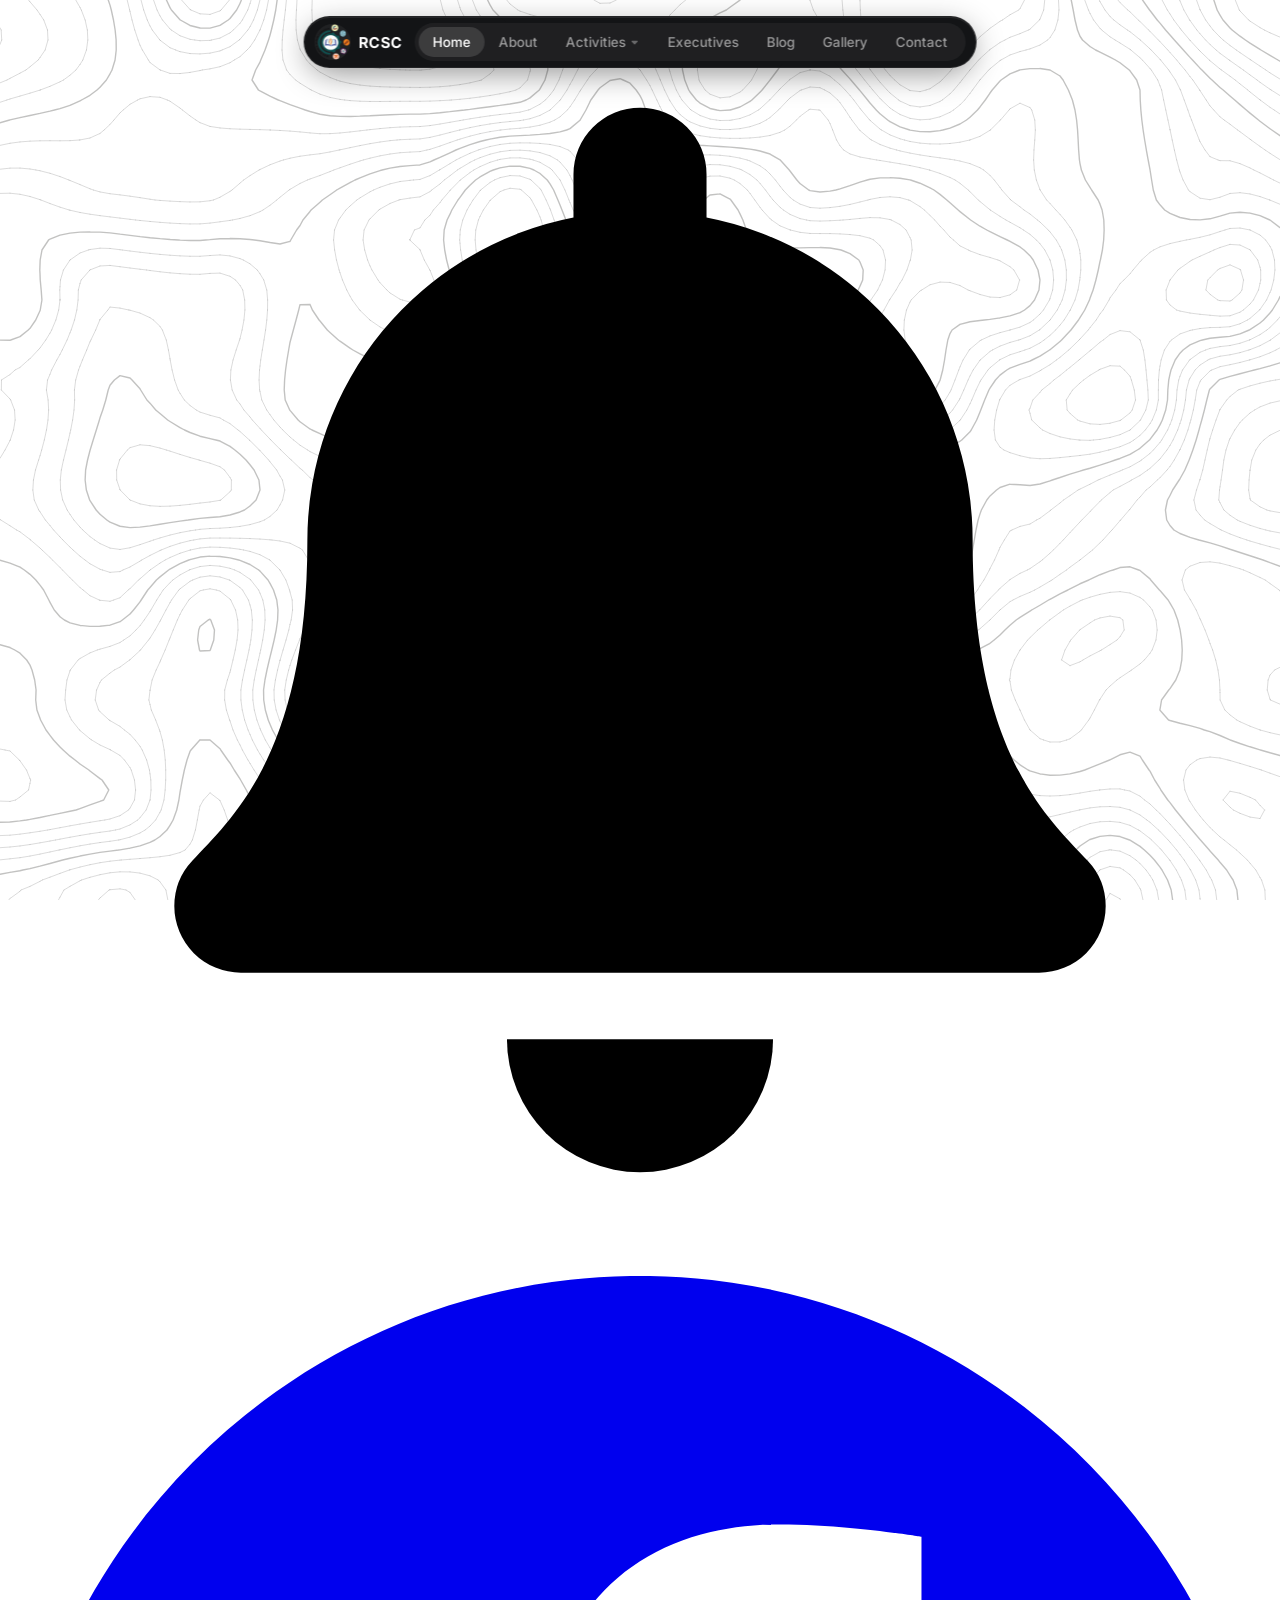
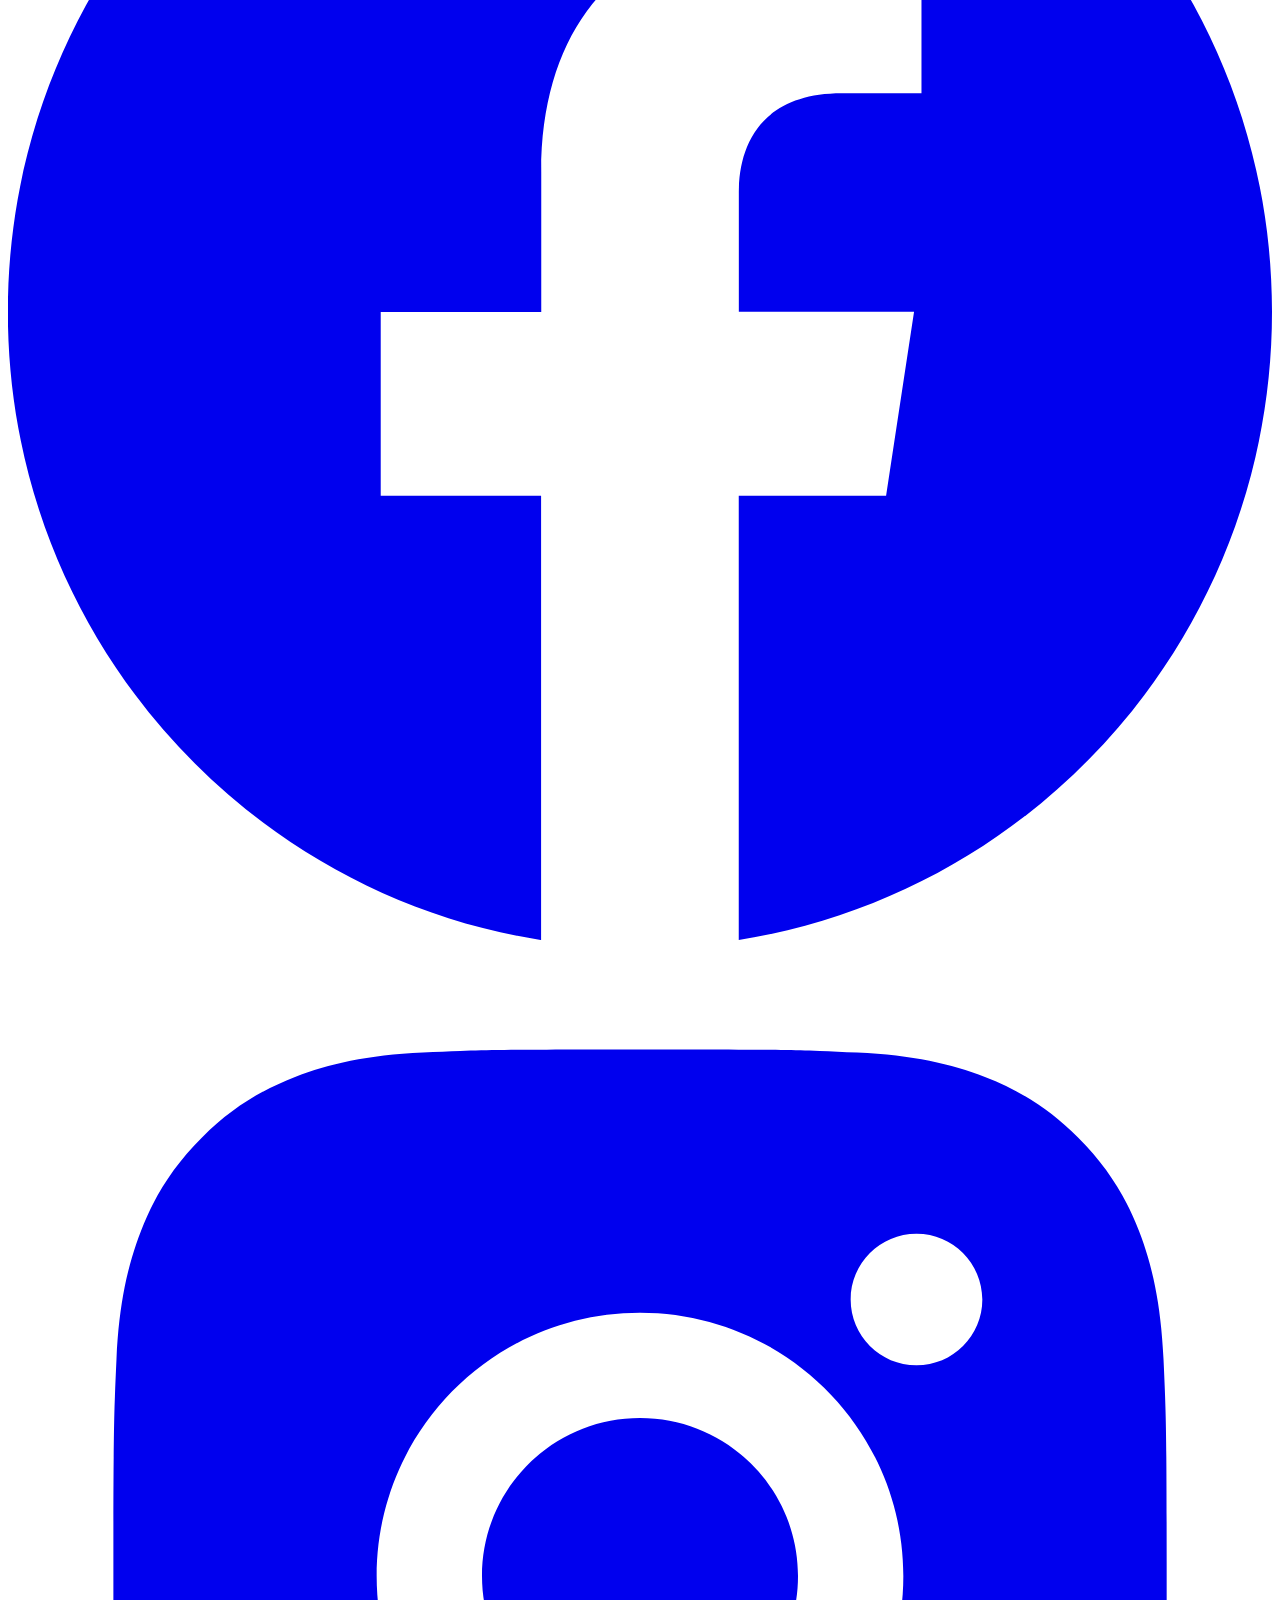
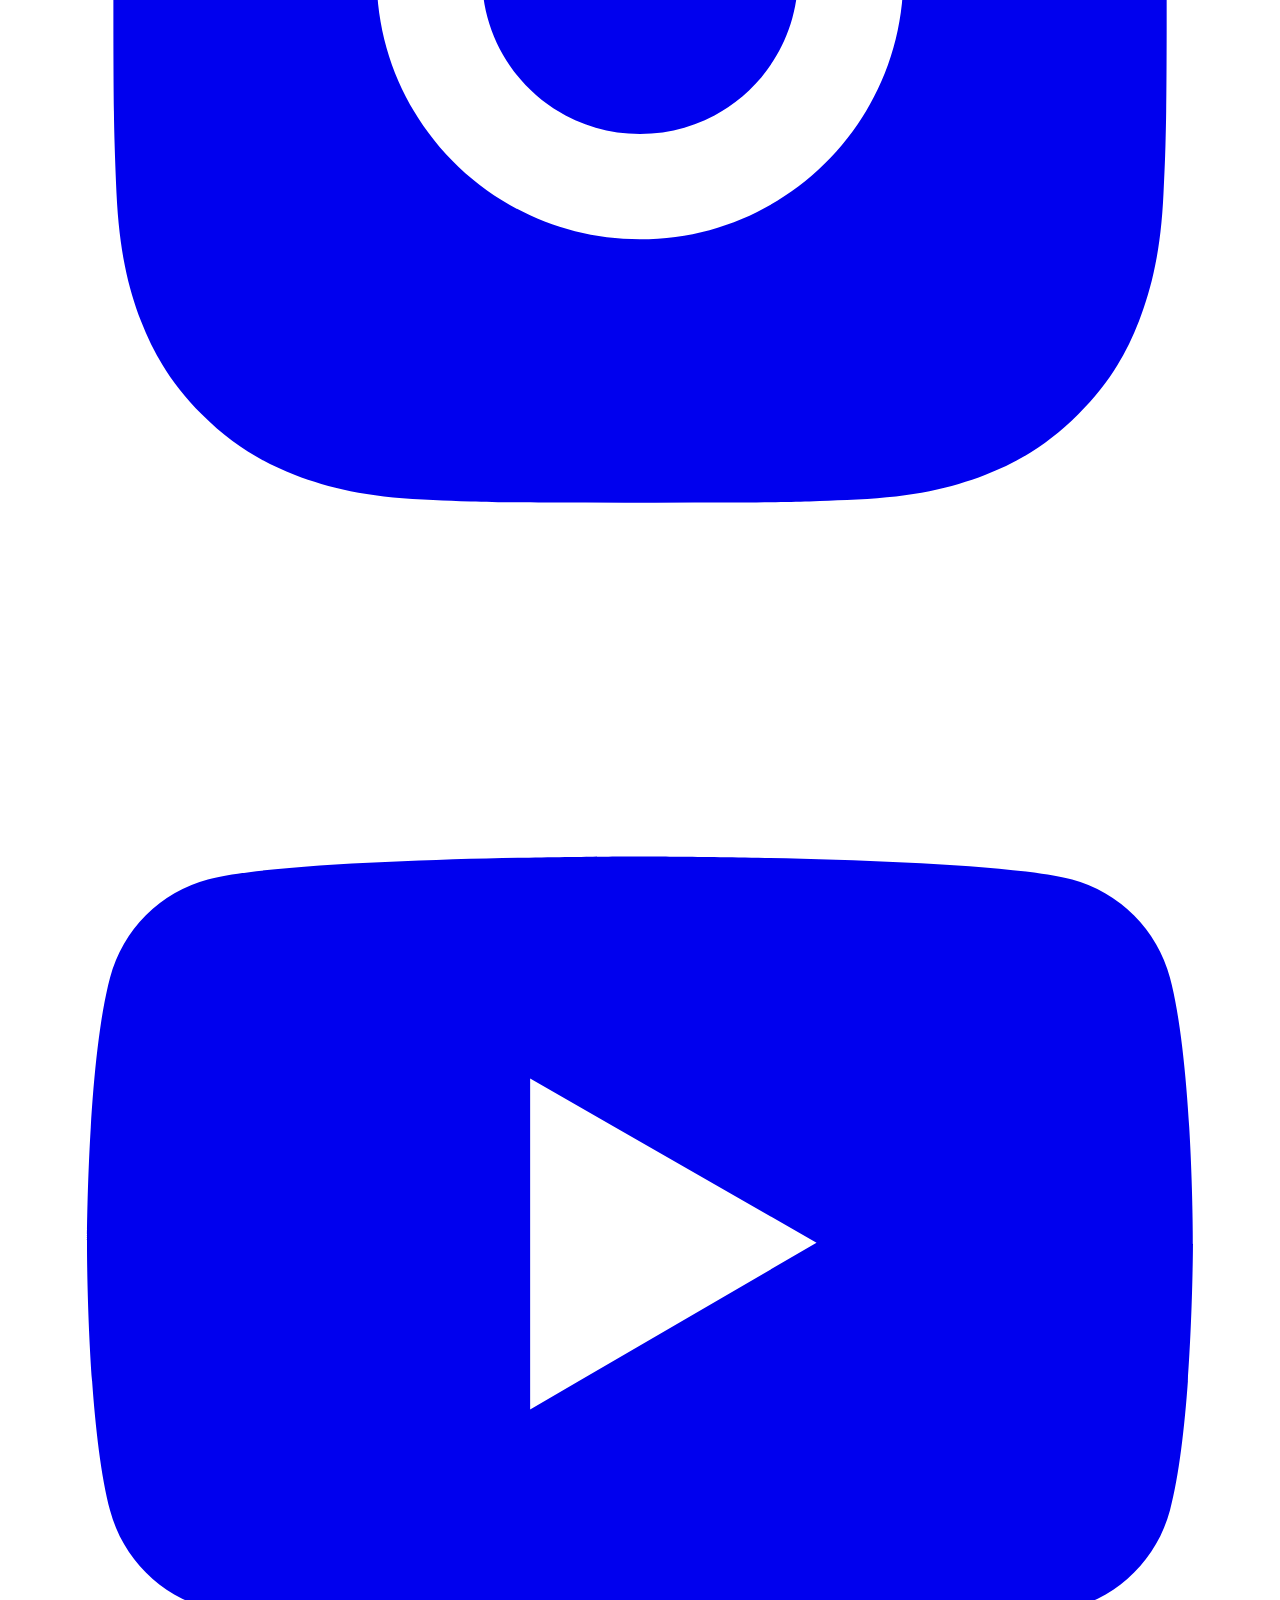
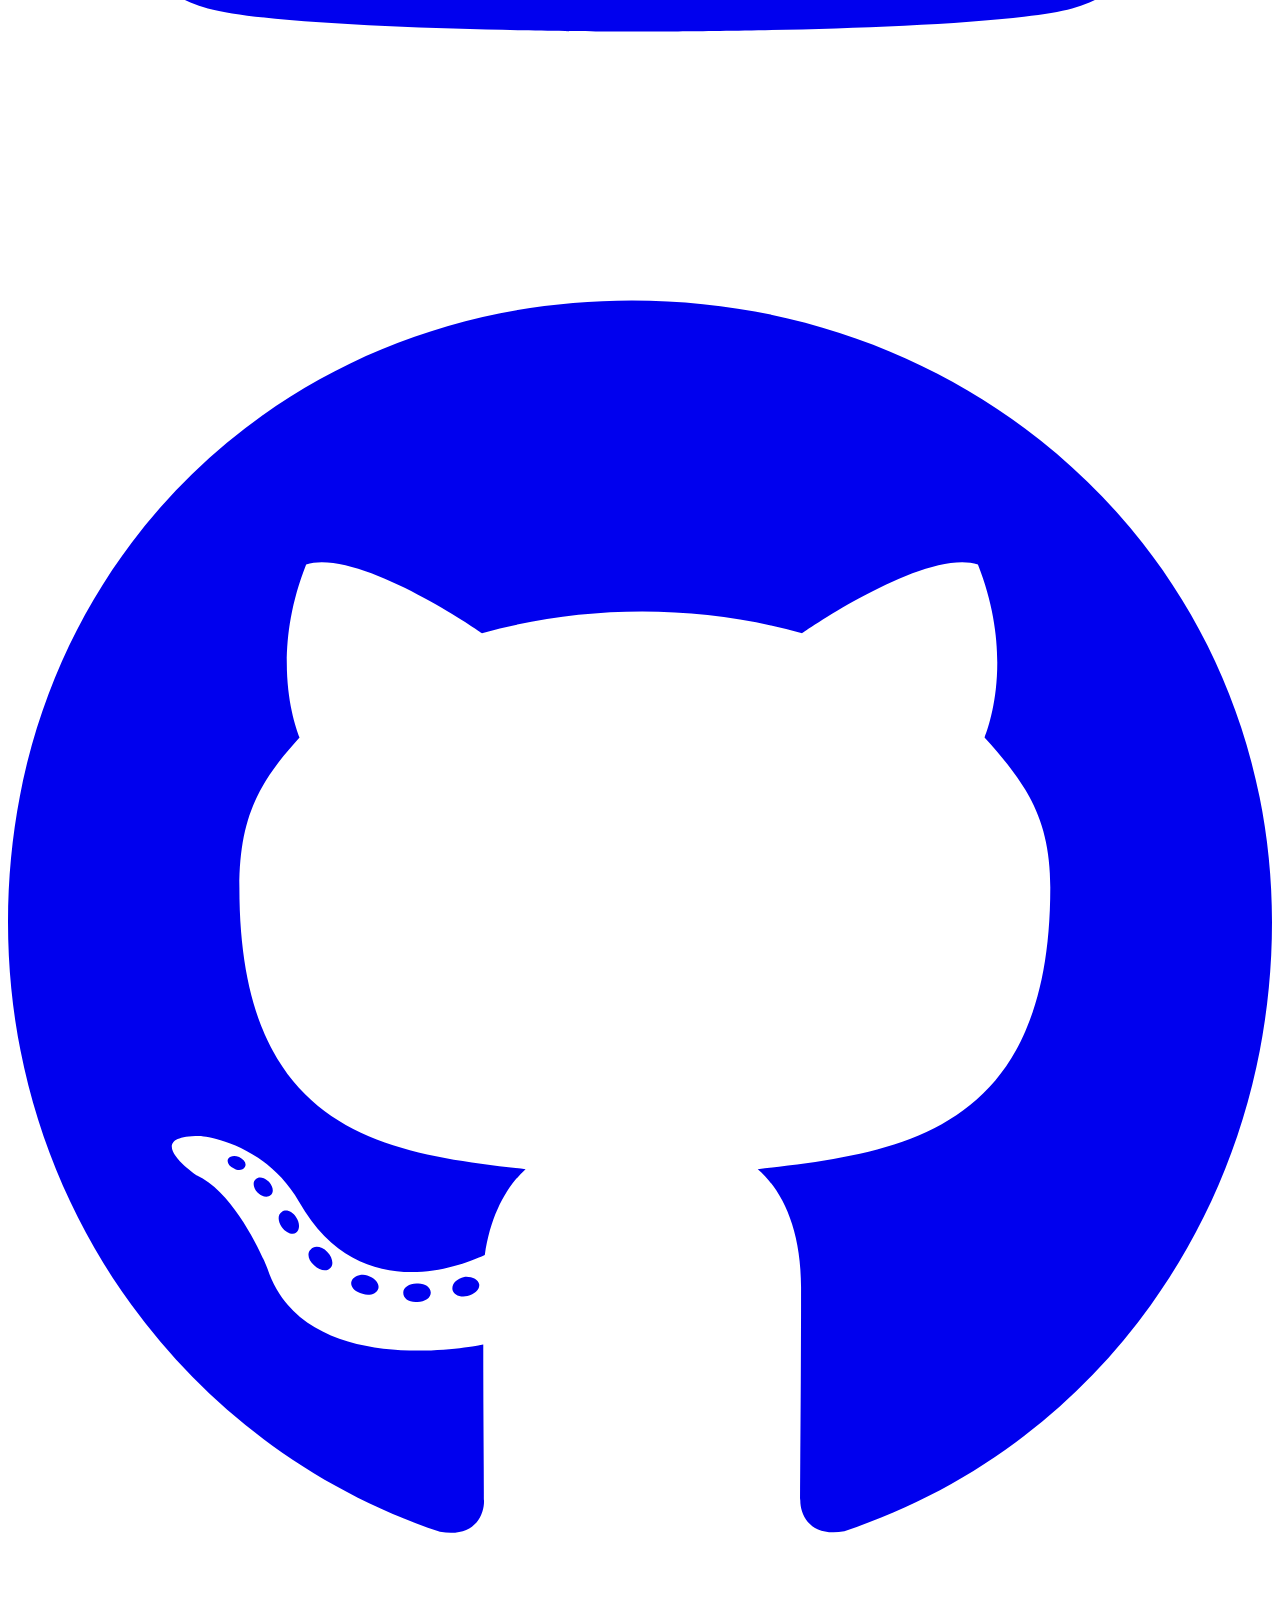
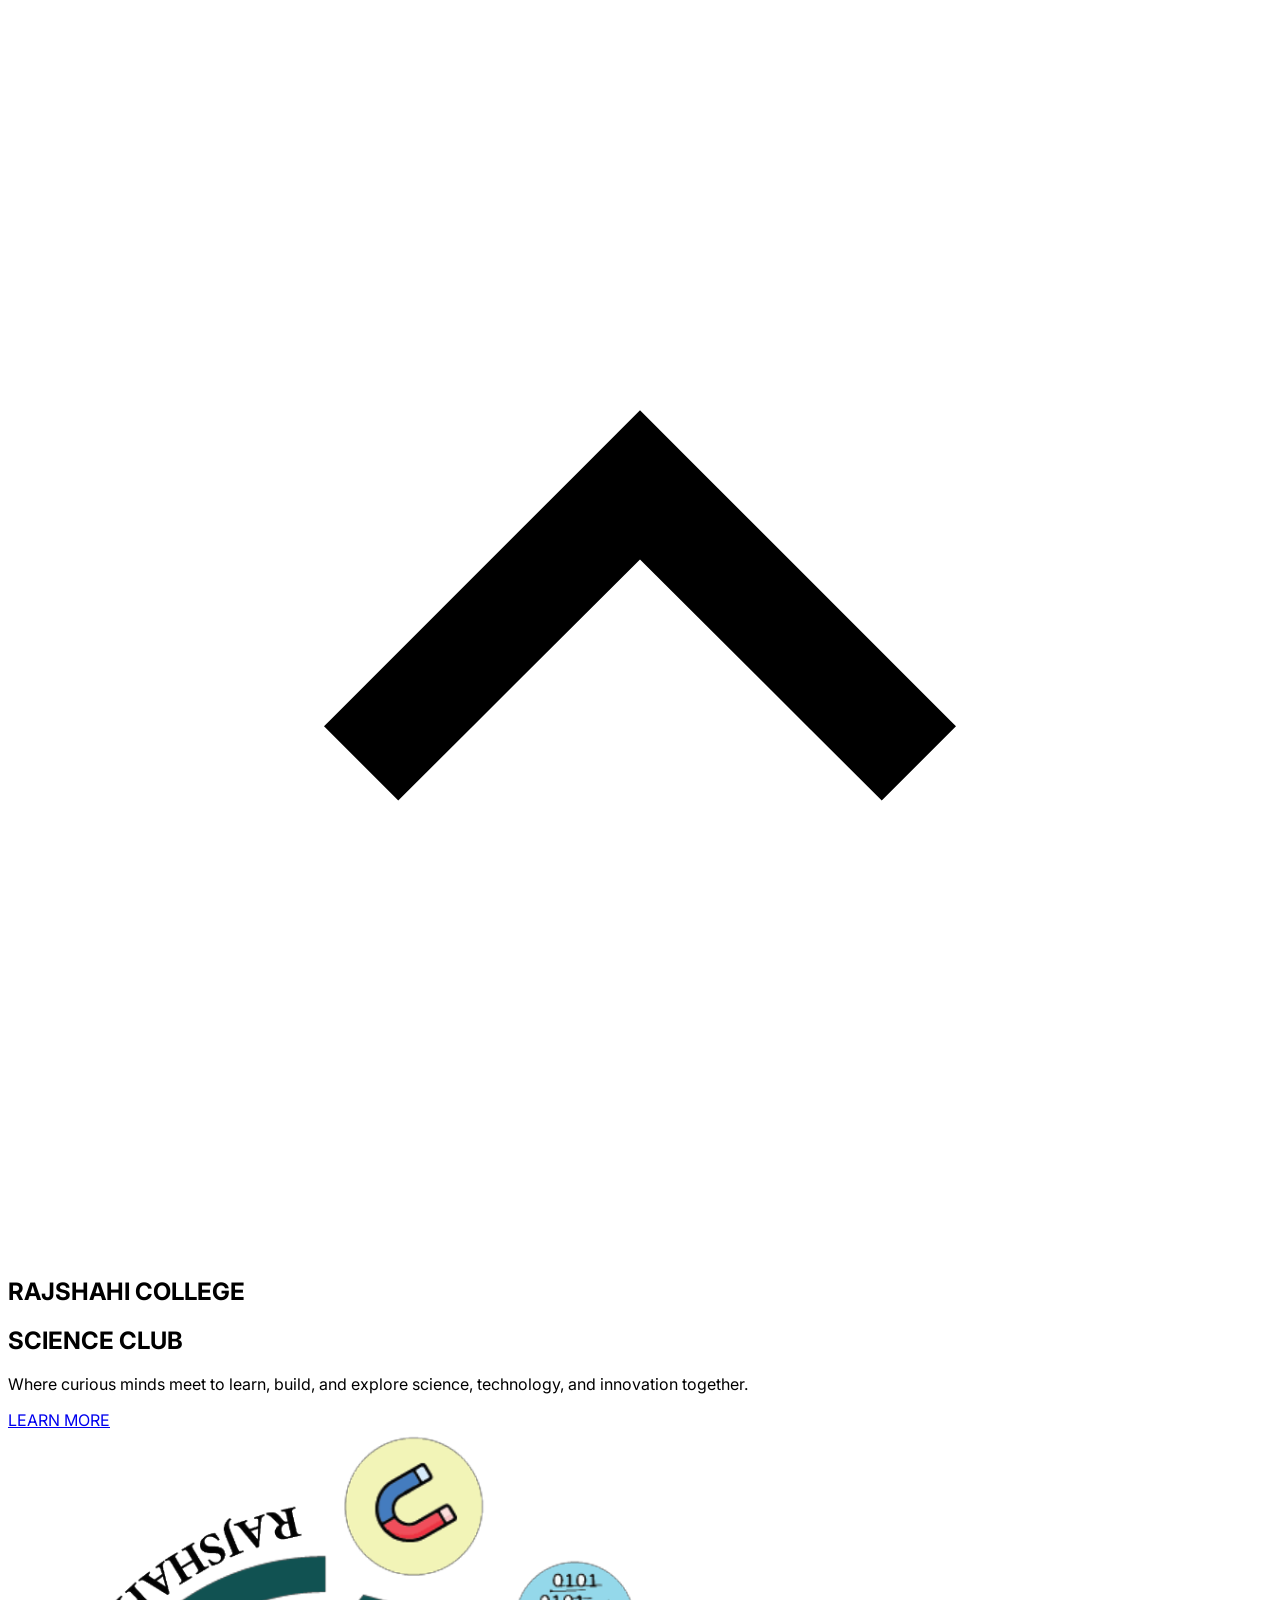
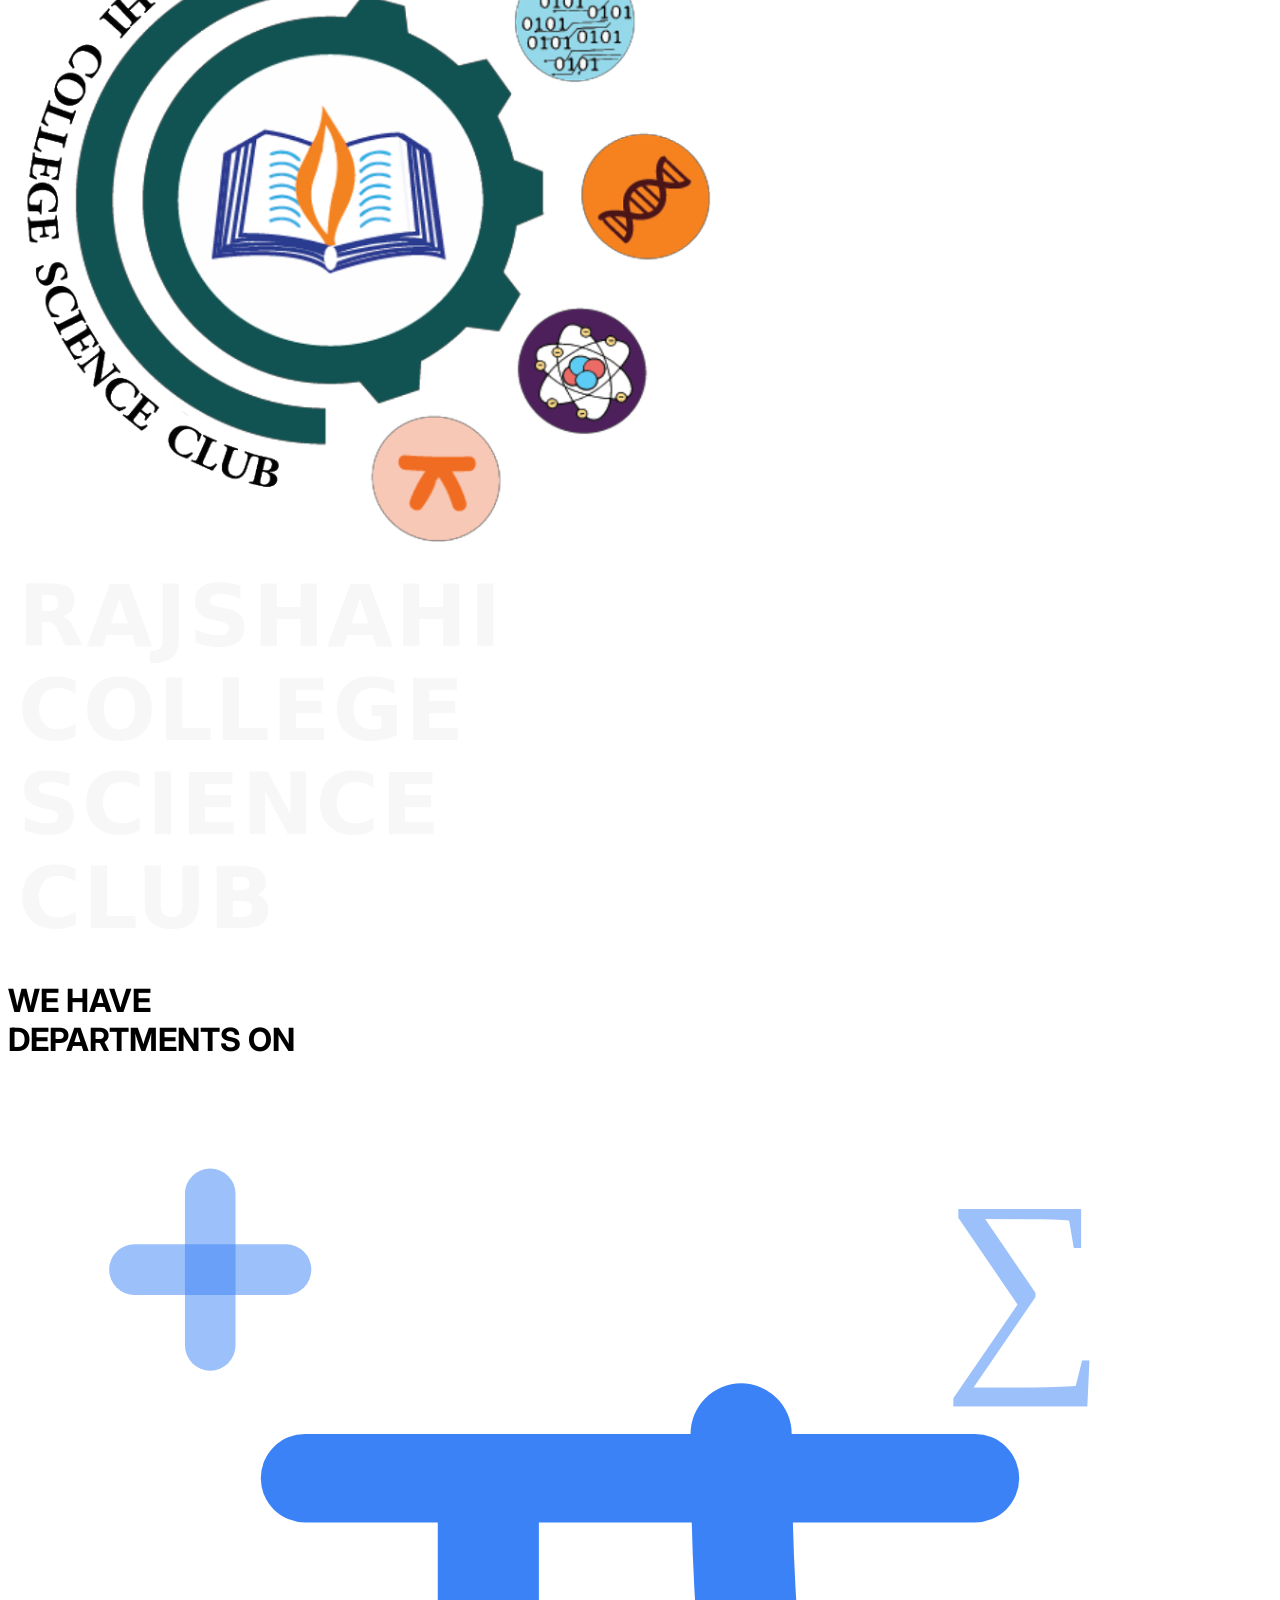
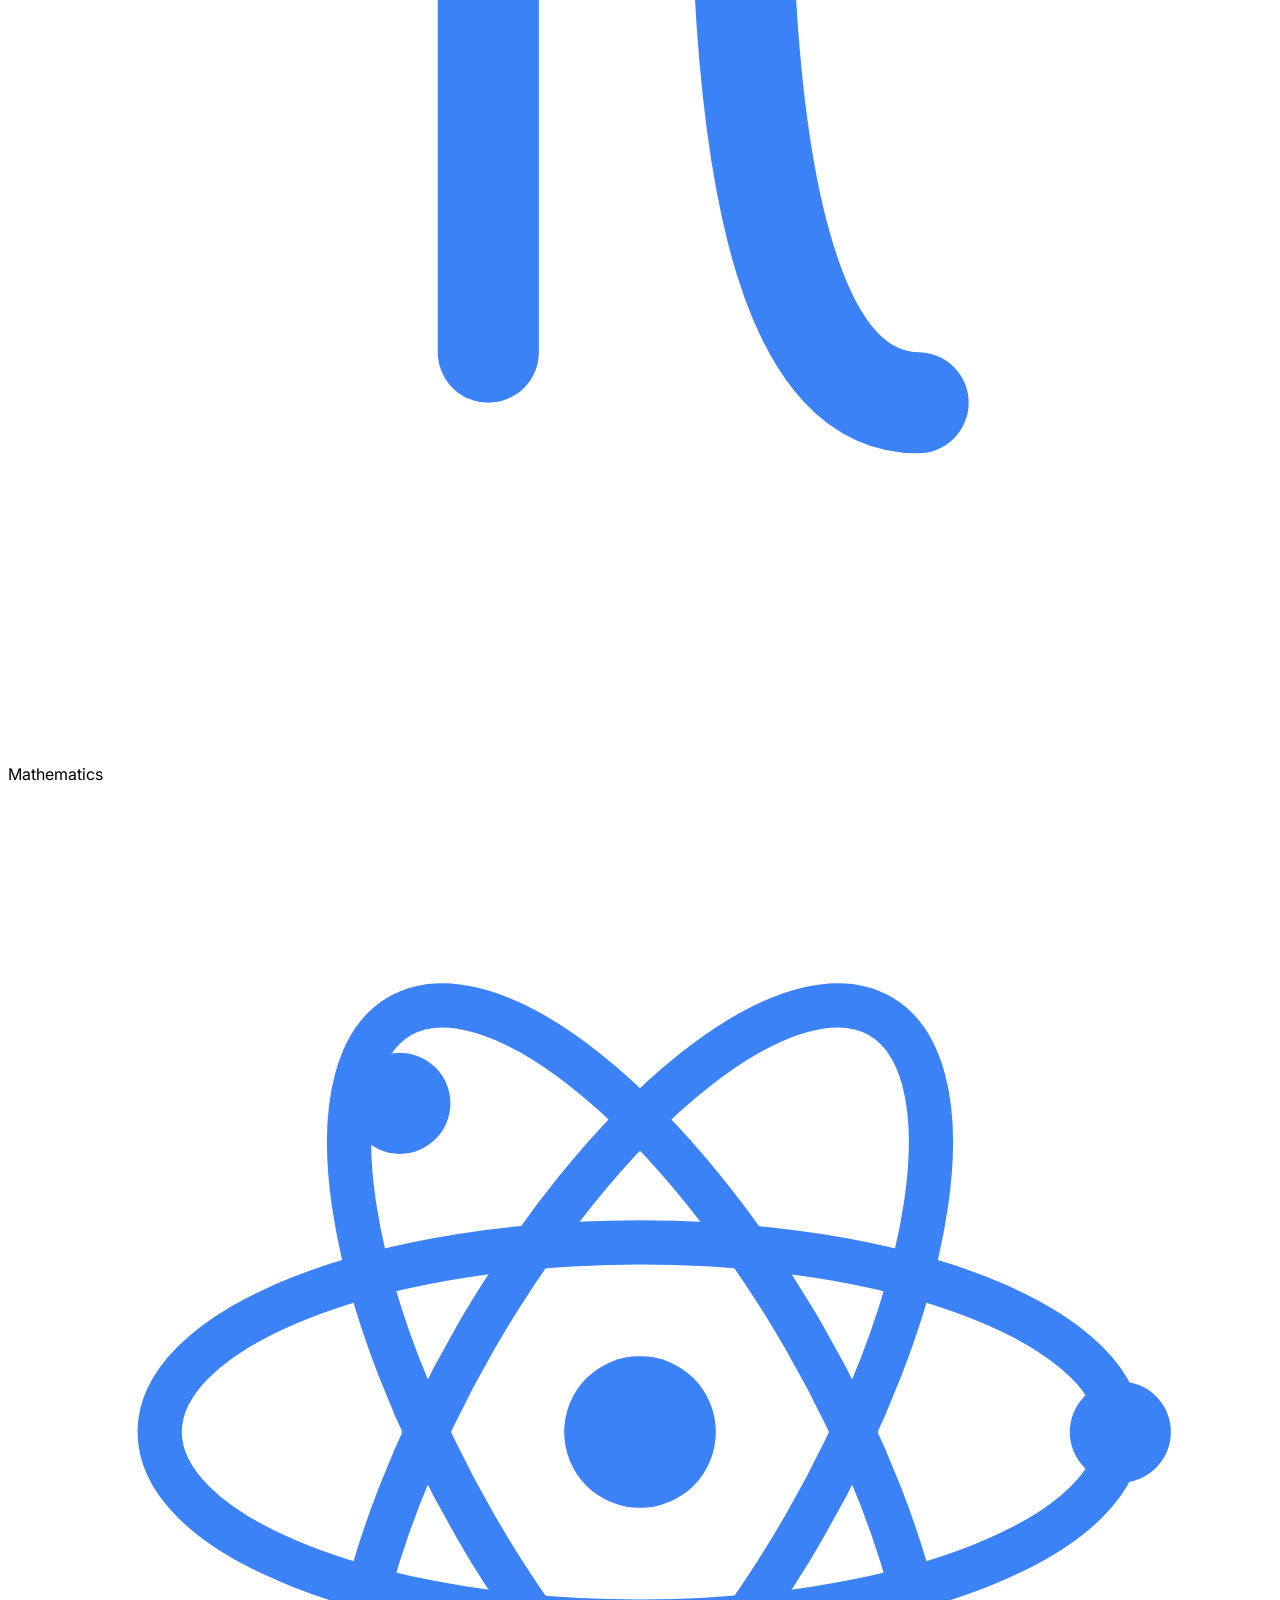
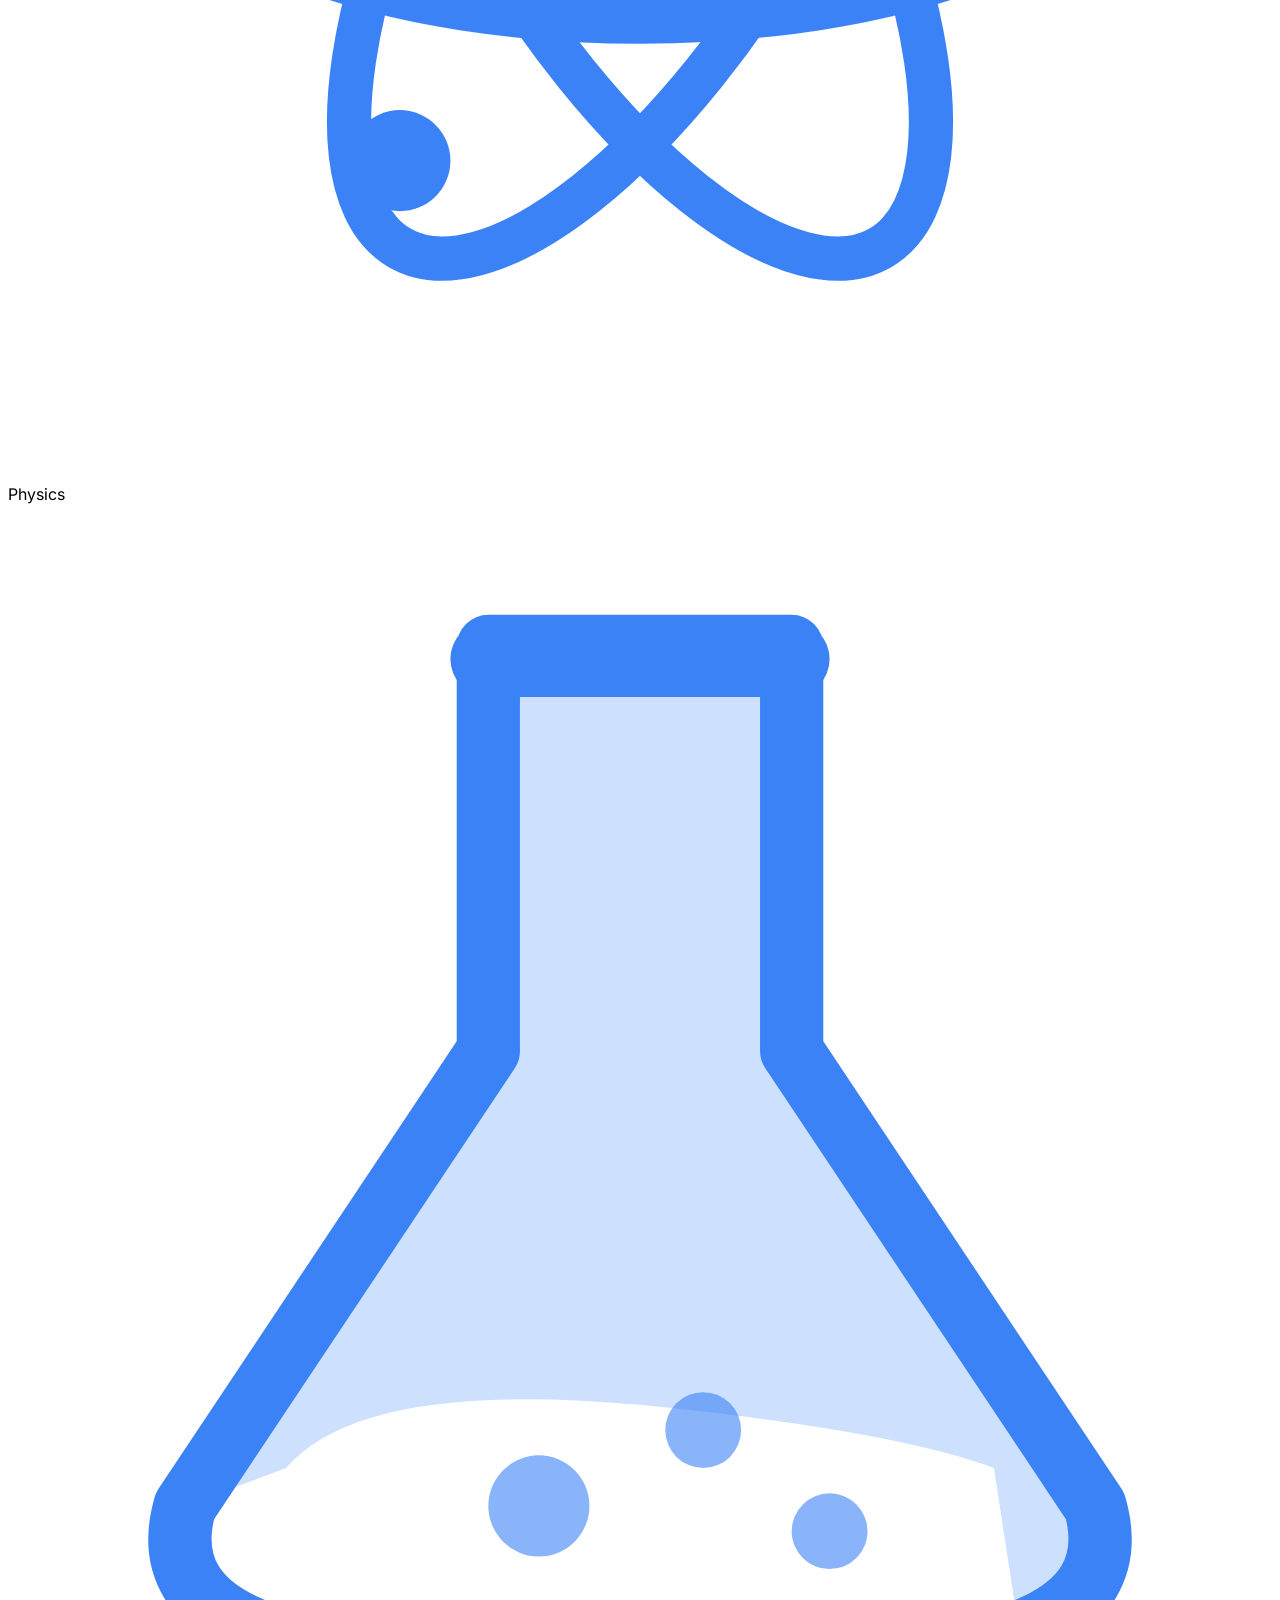
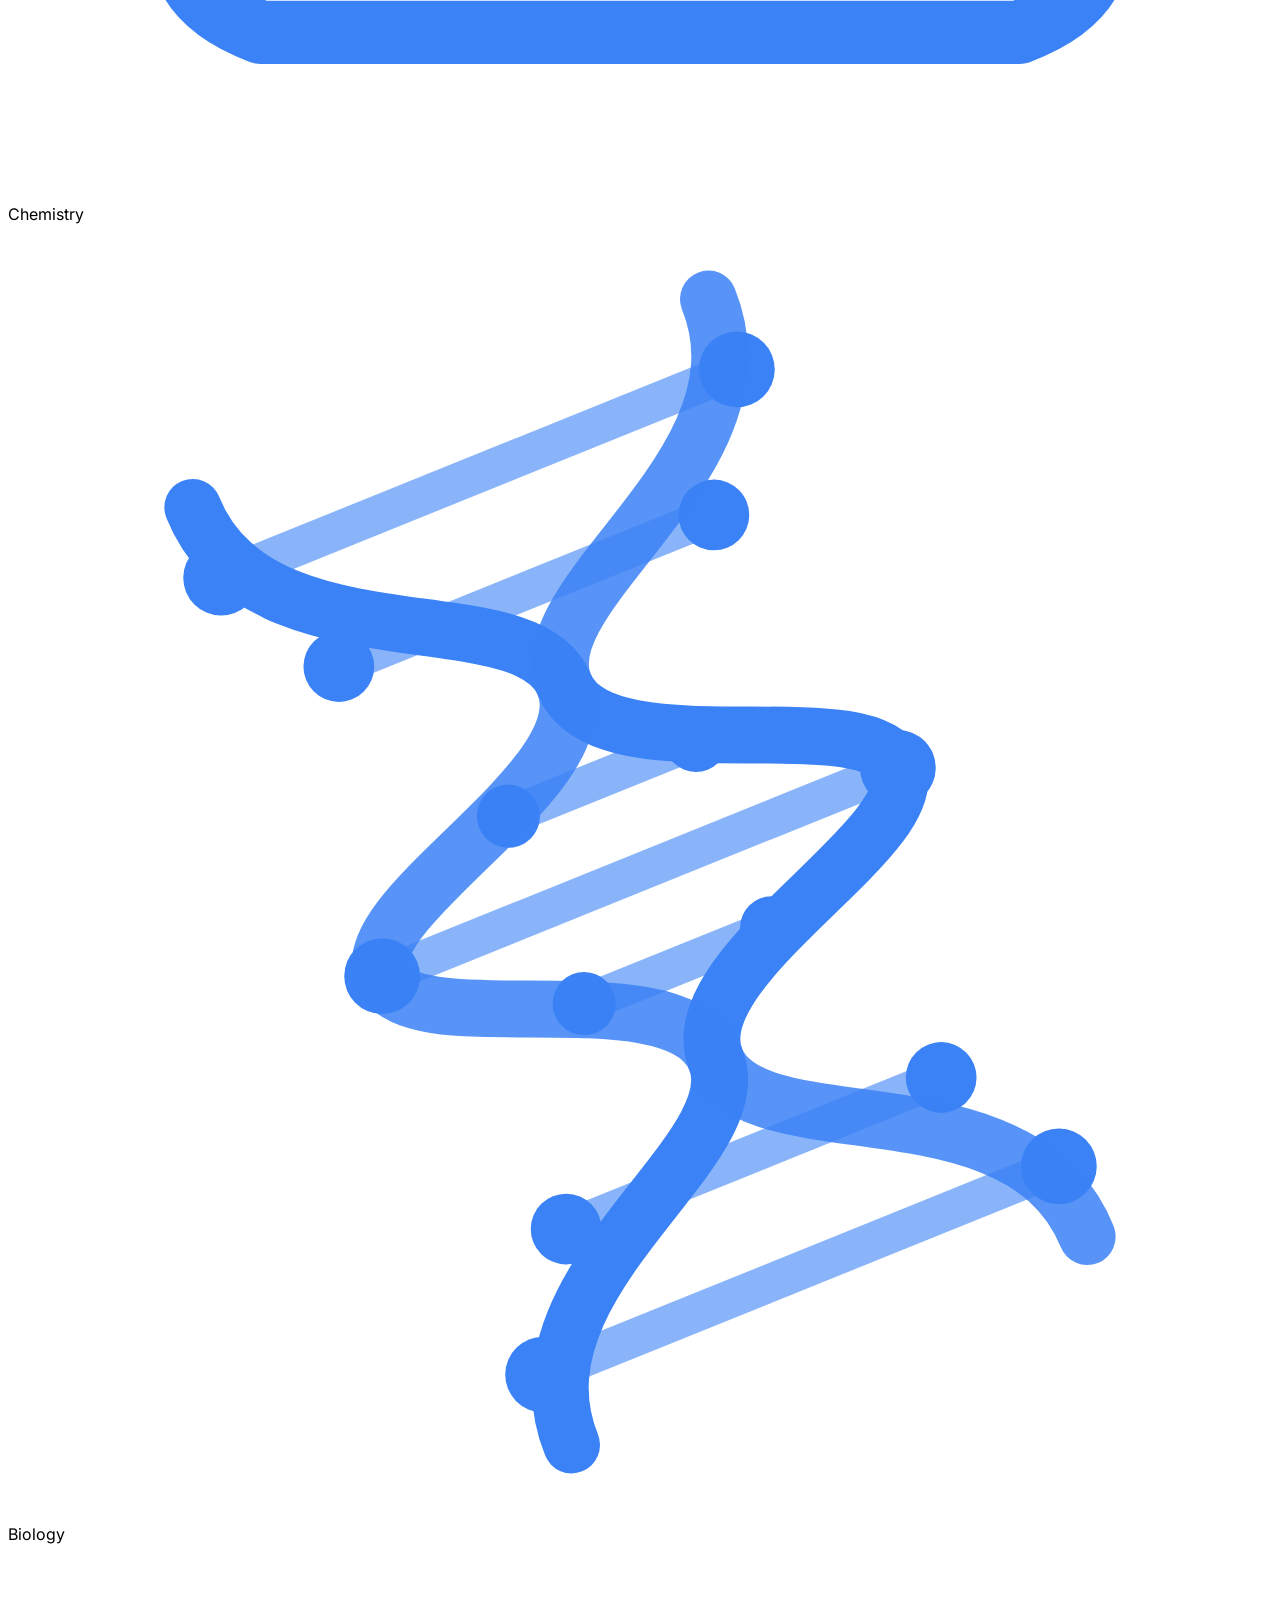
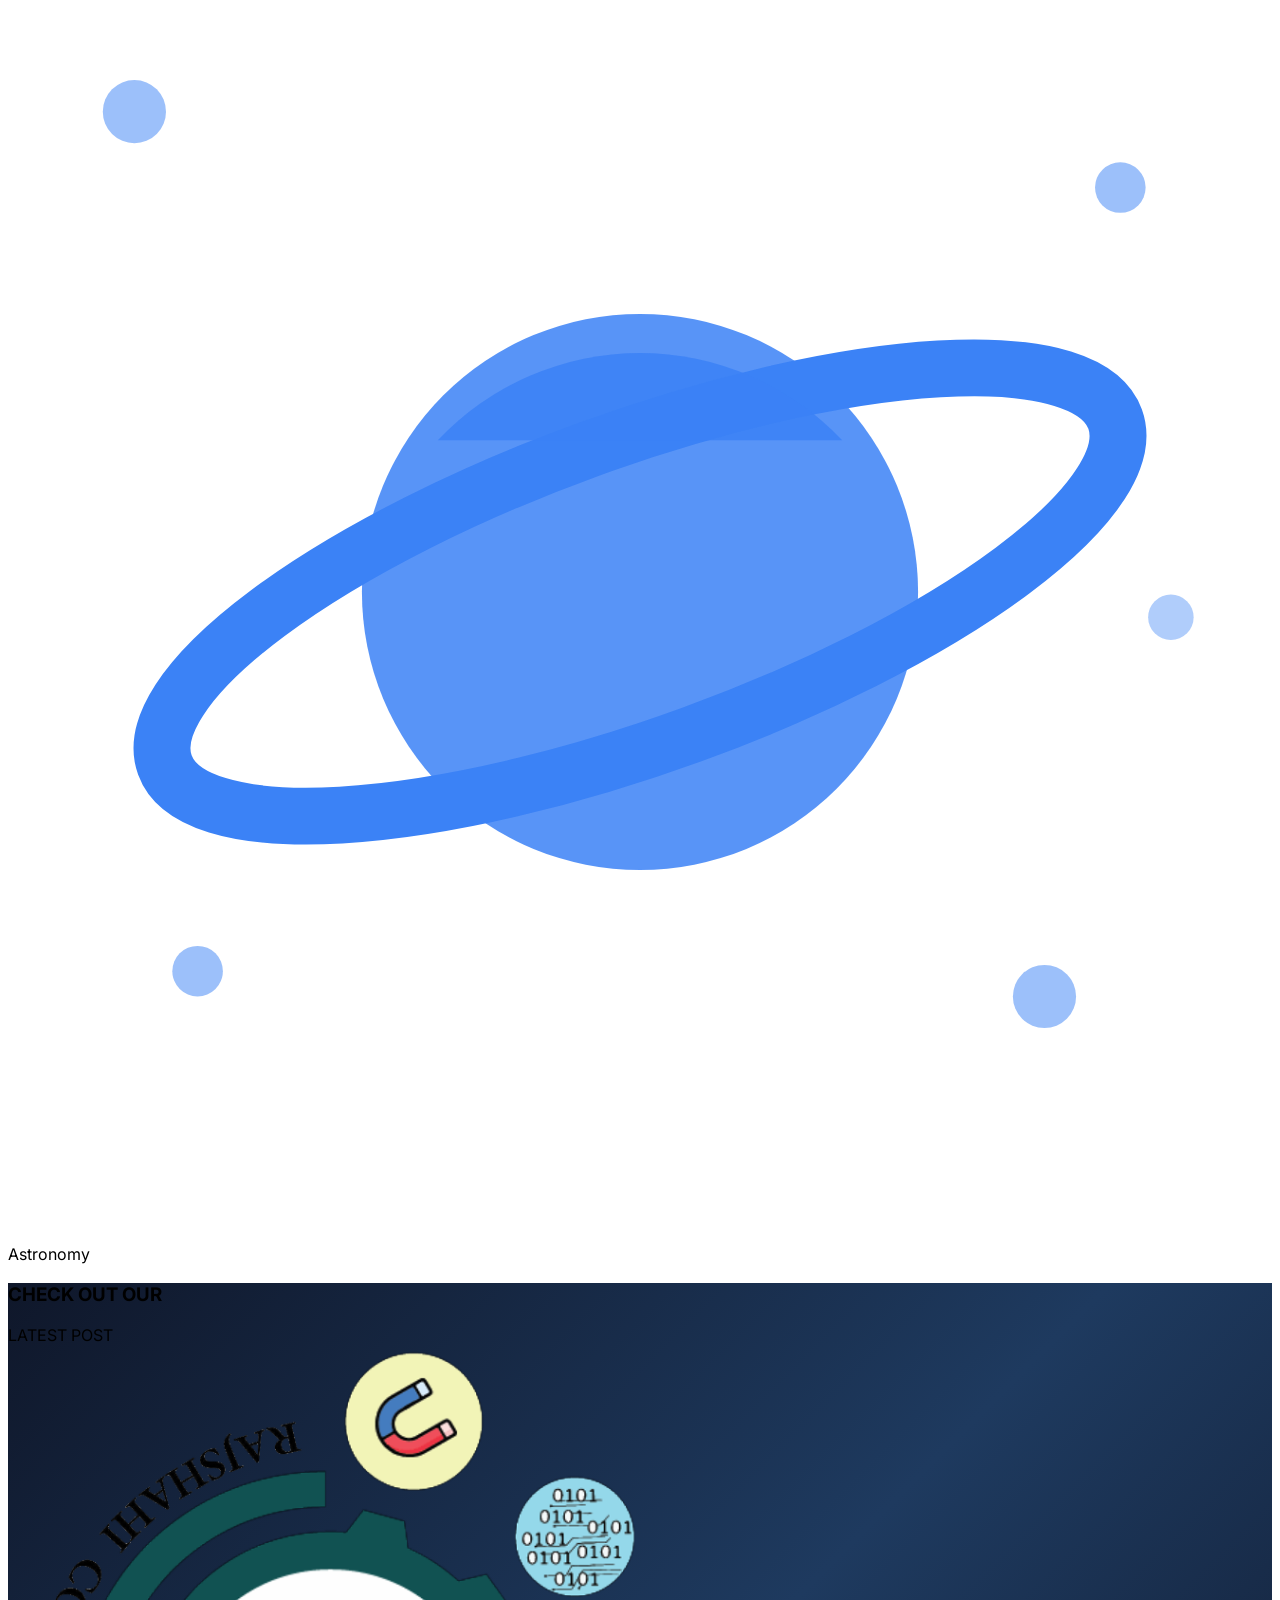
==== index.html @ a577c225 "Re-apply navbar to all pages (mobile bottom dock, animated icons, logo-only mobile top pill)" ====
<!DOCTYPE html>
<html lang="en" data-page="index">

<head>
  <meta charset="utf-8" />
  <meta name="viewport" content="width=device-width, initial-scale=1" />
  <title>RCSC</title>
  <meta name="description" content="Igniting Scientific Curiosity" />
  <link rel="icon" href="logo.png" />
  <script src="https://cdn.tailwindcss.com"></script>
  <link rel="preconnect" href="https://fonts.googleapis.com" />
  <link rel="preconnect" href="https://fonts.gstatic.com" crossorigin />
  <link
    href="https://fonts.googleapis.com/css2?family=Inter:wght@300;400;500;600;700;800&family=Nunito:wght@300;400;600;700&family=Share+Tech+Mono&family=Bebas+Neue&display=swap"
    rel="stylesheet" />
  <script>
    tailwind.config = {
      theme: {
        extend: {
          fontFamily: {
            Inter: ['Inter', 'sans-serif'],
            Nunito: ['Nunito', 'sans-serif'],
            ShareTechTown: ['Share Tech Mono', 'monospace'],
            Bebas: ['Bebas Neue', 'sans-serif'],
          },
          colors: {
            primary: '#3b82f6',
            secondary_light: '#dbeafe',
          }
        },
        container: {
          center: true,
          padding: '1rem',
        }
      }
    }
  </script>
  <style>
    html,
    body {
      overflow-x: hidden;
      max-width: 100%;
    }

    body {
      font-family: 'Inter', sans-serif;
    }

    .bellSVG:hover .bell-part--main {
      animation: bellSwing 0.5s ease-in-out;
      transform-origin: top center;
    }

    @keyframes bellSwing {
      0% {
        transform: rotate(0);
      }

      25% {
        transform: rotate(15deg);
      }

      50% {
        transform: rotate(-15deg);
      }

      75% {
        transform: rotate(7deg);
      }

      100% {
        transform: rotate(0);
      }
    }

    .blog-section {
      position: relative;
      display: flex;
      flex-direction: column;
      overflow: hidden;
      border-radius: 1rem;
      min-height: 220px;
    }

    @media(min-width:768px) {
      .blog-section {
        flex-direction: row;
        min-height: 260px;
      }
    }

    .blog-section .left-part {
      flex: 1.2;
      z-index: 10;
      display: flex;
      flex-direction: column;
      justify-content: center;
    }

    .blog-section .right-part {
      display: flex;
      gap: 1rem;
      z-index: 10;
      align-items: center;
      justify-content: center;
      padding-bottom: 1.25rem;
    }

    @media(min-width:768px) {
      .blog-section .right-part {
        flex-direction: column;
        padding: 1.5rem;
      }
    }

    .blog-title-1 {
      font-family: 'Bebas Neue', sans-serif;
      font-size: 2.5rem;
      line-height: 1;
      color: #3b82f6;
    }

    .blog-title-2 {
      font-family: 'Bebas Neue', sans-serif;
      font-size: 2.5rem;
      line-height: 1;
      color: #ffffff;
    }

    .blog-content {
      color: #ffffff;
      font-size: 0.95rem;
      margin-top: 0.5rem;
    }

    .circle1,
    .circle2,
    .circle3 {
      width: 80px;
      height: 80px;
      border-radius: 50%;
      display: flex;
      flex-direction: column;
      align-items: center;
      justify-content: center;
      font-family: 'Bebas Neue', sans-serif;
    }

    .circle1 {
      background: #3b82f6;
    }

    .circle2 {
      background: #2563eb;
    }

    .circle3 {
      background: #1d4ed8;
    }

    .circle1 .number,
    .circle2 .number,
    .circle3 .number {
      font-size: 1.75rem;
      font-weight: 700;
      line-height: 1;
    }

    .circle1 .word,
    .circle2 .word,
    .circle3 .word {
      font-size: 0.7rem;
      text-transform: uppercase;
    }

    .learn-more-button {
      font-family: 'Bebas Neue', sans-serif;
      padding: 0.5rem 1.5rem;
      border-radius: 0.5rem;
      border: 1px solid #3b82f6;
      background: #3b82f6;
      color: white;
      font-size: 1rem;
      transition: all 0.3s;
      cursor: pointer;
      text-decoration: none;
      letter-spacing: 0.05em;
    }

    .learn-more-button:hover {
      background: #000000;
      border-color: #000000;
      color: white;
    }

    #nwslttr_crd {
      position: relative;
      background: linear-gradient(135deg, #1e3a5f 0%, #0f172a 100%);
      border-radius: 1rem;
      padding: 2rem;
      color: white;
      overflow: hidden;
      display: flex;
      flex-direction: column;
      gap: 1rem;
      min-height: 220px;
    }

    #nwslttr_crd #hdr {
      font-size: 1.5rem;
      font-weight: 700;
    }

    #nwslttr_crd #hdr span {
      color: #60a5fa;
    }

    #nwslttr_crd #abt {
      font-size: 0.875rem;
      color: #94a3b8;
      max-width: 350px;
    }

    #nwslttr_crd #usr_inf {
      display: flex;
      gap: 0.5rem;
      flex-wrap: wrap;
    }

    #nwslttr_crd #eml {
      padding: 0.6rem 1rem;
      border-radius: 0.5rem;
      border: 1px solid #475569;
      background: rgba(255, 255, 255, 0.1);
      color: white;
      font-size: 0.875rem;
      flex: 1;
      min-width: 180px;
    }

    #nwslttr_crd #eml::placeholder {
      color: #94a3b8;
    }

    #nwslttr_crd #sbscrb {
      padding: 0.6rem 1.5rem;
      border-radius: 0.5rem;
      background: #3b82f6;
      color: white;
      font-weight: 600;
      cursor: pointer;
      border: none;
      transition: all 0.3s;
    }

    #nwslttr_crd #sbscrb:hover {
      background: #2563eb;
    }

    #nwslttr_crd #smbl_div {
      position: absolute;
      right: 1rem;
      bottom: 1rem;
      opacity: 0.15;
    }

    #nwslttr_crd #smbl {
      width: 120px;
    }

    #dwnld_app_container {
      background: linear-gradient(135deg, #0f172a 0%, #1e293b 100%);
      border-radius: 1rem;
      padding: 2rem;
      color: white;
      overflow: hidden;
      margin-top: 1.5rem;
    }

    #dwnld_app_container #caps #try {
      font-size: 0.875rem;
      color: #94a3b8;
      margin-bottom: 0.25rem;
    }

    #dwnld_app_container #caps h1 {
      font-size: 1.75rem;
      font-weight: 700;
      line-height: 1.2;
    }

    #dwnld_app_container #caps #mbl {
      color: #60a5fa;
    }

    #dwnld_app_container #botom {
      margin-top: 1rem;
    }

    #dwnld_app_container #botom #appl {
      font-family: 'Bebas Neue', sans-serif;
      font-size: 2.5rem;
      color: #60a5fa;
      line-height: 1;
    }

    #dwnld_app_container #botom #inf {
      font-size: 0.875rem;
      color: #94a3b8;
      margin-top: 0.5rem;
      max-width: 500px;
    }

    #dwnld_app_container #dwnld_btn {
      display: inline-block;
      margin-top: 1rem;
      padding: 0.6rem 2rem;
      background: #3b82f6;
      color: white;
      border-radius: 0.5rem;
      font-weight: 600;
      text-decoration: none;
      transition: all 0.3s;
    }

    #dwnld_app_container #dwnld_btn:hover {
      background: #2563eb;
    }

    .gradient-mask-l-0 {
      -webkit-mask-image: linear-gradient(to right, transparent 0%, black 60%);
      mask-image: linear-gradient(to right, transparent 0%, black 60%);
    }

    .gradient-mask-b-30 {
      -webkit-mask-image: linear-gradient(to bottom, black 30%, transparent 100%);
      mask-image: linear-gradient(to bottom, black 30%, transparent 100%);
    }

    @media(min-width:768px) {
      .md-gradient-mask-l-0 {
        -webkit-mask-image: linear-gradient(to right, transparent 0%, black 60%);
        mask-image: linear-gradient(to right, transparent 0%, black 60%);
      }
    }

    html {
      scroll-behavior: smooth;
    }

    .dept-card::before {
      content: '';
      position: absolute;
      bottom: 0;
      left: 0;
      z-index: 0;
      height: 100%;
      width: 100%;
      transform-origin: left;
      transform: scaleX(0);
      background: #3b82f6;
      transition: transform 0.4s ease-in-out;
    }

    .dept-card:hover::before {
      transform: scaleX(1);
    }

    .dept-card:hover {
      border-color: #93c5fd;
      color: white;
    }

    .dept-card:hover img,
    .dept-card:hover svg {
      filter: brightness(0) invert(1);
    }

    .nav-dropdown-trigger:hover
  
    /* ── Page Transition ── */
    @keyframes rcsc-fade-in  { from { opacity: 0; transform: translateY(8px); } to { opacity: 1; transform: translateY(0); } }
    @keyframes rcsc-fade-out { from { opacity: 1; } to { opacity: 0; } }
    body.page-leaving { animation: rcsc-fade-out 0.18s ease forwards; }
    body { animation: rcsc-fade-in 0.3s ease; }

    
  
    /* ── Universal Card Hover State ── */
    .rcsc-card-hover {
      transition: transform 0.25s cubic-bezier(0.16, 1, 0.3, 1), box-shadow 0.25s cubic-bezier(0.16, 1, 0.3, 1) !important;
    }
    .rcsc-card-hover:hover {
      transform: translateY(-4px) !important;
      box-shadow: 0 16px 32px -4px rgba(0, 0, 0, 0.12) !important;
    }
  </style>
  <link rel="stylesheet" href="https://unpkg.com/aos@2.3.4/dist/aos.css" />
  <script src="https://unpkg.com/typed.js@2.1.0/dist/typed.umd.js"></script>
  <script src="https://unpkg.com/vanilla-tilt@1.8.1/dist/vanilla-tilt.min.js"></script>
</head>

<body class="font-Inter bg-white text-gray-900">
<!-- [RCSC-NAV-START] -->
<style id="rcsc-nav-styles">
  /* ══ RCSC Floating Pill Navbar ══════════════════════════════════════════ */

  /* ── Top pill ───────────────────────────────────────────────────── */
  #rcsc-nav {
    position: fixed;
    top: 16px;
    left: 50%;
    transform: translateX(-50%);
    z-index: 9999;
    display: flex;
    align-items: center;
    gap: 8px;
    padding: 6px 10px 6px 10px;
    background: rgba(10, 11, 13, 0.96);
    backdrop-filter: blur(14px) saturate(180%);
    -webkit-backdrop-filter: blur(14px) saturate(180%);
    border: 1px solid rgba(255,255,255,0.07);
    border-radius: 9999px;
    box-shadow: 0 8px 32px -4px rgba(0,0,0,0.45), inset 0 1px 0 rgba(255,255,255,0.08);
    transition: transform 0.4s cubic-bezier(0.16,1,0.3,1), opacity 0.4s ease;
    white-space: nowrap;
  }
  #rcsc-nav.nav-hidden {
    transform: translateX(-50%) translateY(-130%);
    opacity: 0;
    pointer-events: none;
  }
  #rcsc-nav .n-logo {
    display: flex; align-items: center; gap: 8px;
    text-decoration: none; padding-right: 4px; flex-shrink: 0;
  }
  #rcsc-nav .n-logo img {
    width: 36px; height: 36px; object-fit: contain;
    border-radius: 50%; background: rgba(255,255,255,0.06);
  }
  #rcsc-nav .n-logo span {
    font-size: 15px; font-weight: 700; color: #fff; letter-spacing: 0.03em;
  }
  #rcsc-nav .n-links {
    position: relative; display: flex; align-items: center;
    background: rgba(255,255,255,0.05); border-radius: 9999px; padding: 4px;
  }
  #rcsc-nav .n-pill {
    position: absolute; top: 4px; left: 4px; height: calc(100% - 8px);
    background: rgba(255,255,255,0.13); border-radius: 9999px;
    pointer-events: none;
    transition: transform 0.42s cubic-bezier(0.16,1,0.3,1), width 0.42s cubic-bezier(0.16,1,0.3,1);
    will-change: transform, width;
  }
  #rcsc-nav .n-link {
    position: relative; z-index: 1; display: flex; align-items: center; gap: 4px;
    padding: 7px 14px; border-radius: 9999px; font-size: 13.5px; font-weight: 500;
    color: rgba(255,255,255,0.55); text-decoration: none;
    transition: color 0.2s ease; cursor: pointer;
    background: none; border: none; font-family: inherit;
  }
  #rcsc-nav .n-link:hover, #rcsc-nav .n-link.n-active { color: #fff; }
  #rcsc-nav .n-drop-wrap { position: relative; }
  #rcsc-nav .n-dropdown {
    display: none; position: absolute; top: calc(100% + 10px); left: 50%;
    transform: translateX(-50%); background: rgba(10,11,13,0.97);
    border: 1px solid rgba(255,255,255,0.1); border-radius: 14px;
    padding: 6px; min-width: 150px;
    box-shadow: 0 12px 32px -4px rgba(0,0,0,0.5); backdrop-filter: blur(14px);
  }
  #rcsc-nav .n-drop-wrap:hover .n-dropdown,
  #rcsc-nav .n-drop-wrap:focus-within .n-dropdown { display: block; }
  #rcsc-nav .n-dropdown a {
    display: block; padding: 8px 14px; border-radius: 8px;
    color: rgba(255,255,255,0.65); font-size: 13px; font-weight: 500;
    text-decoration: none; transition: background 0.15s, color 0.15s;
  }
  #rcsc-nav .n-dropdown a:hover { background: rgba(255,255,255,0.08); color: #fff; }
  #rcsc-nav .n-chevron { width: 10px; height: 10px; opacity: 0.6; transition: transform 0.2s; }
  #rcsc-nav .n-drop-wrap:hover .n-chevron { transform: rotate(180deg); }

  /* ── Desktop/tablet only ── */
  @media (min-width: 768px) {
    #rcsc-nav .n-burger { display: none; }
  }
  /* ── Mobile top nav: logo only, centered ── */
  @media (max-width: 767px) {
    #rcsc-nav .n-links { display: none; }
    #rcsc-nav .n-logo span { display: none; }
    #rcsc-nav { justify-content: center; padding: 6px; gap: 0; }
  }
  /* Tablet: smaller links */
  @media (max-width: 1023px) and (min-width: 768px) {
    #rcsc-nav .n-link { padding: 7px 10px; font-size: 12.5px; }
  }

  /* ══ Mobile bottom nav ════════════════════════════════════════════════ */
  #rcsc-bottom-nav {
    display: none;
    position: fixed;
    bottom: 16px;
    left: 50%;
    transform: translateX(-50%);
    z-index: 9999;
    align-items: center;
    gap: 2px;
    padding: 6px;
    background: rgba(10, 11, 13, 0.96);
    backdrop-filter: blur(14px) saturate(180%);
    -webkit-backdrop-filter: blur(14px) saturate(180%);
    border: 1px solid rgba(255,255,255,0.07);
    border-radius: 9999px;
    box-shadow: 0 8px 32px -4px rgba(0,0,0,0.5), inset 0 1px 0 rgba(255,255,255,0.08);
    white-space: nowrap;
    transition: transform 0.4s cubic-bezier(0.16,1,0.3,1), opacity 0.4s ease;
  }
  #rcsc-bottom-nav.nav-hidden {
    transform: translateX(-50%) translateY(130%);
    opacity: 0; pointer-events: none;
  }
  @media (max-width: 767px) {
    #rcsc-bottom-nav { display: flex; }
  }

  /* ── Sliding background pill ── */
  #bbn-pill {
    position: absolute;
    top: 6px;
    height: calc(100% - 12px);
    background: rgba(255,255,255,0.12);
    border-radius: 9999px;
    pointer-events: none;
    transition: left 0.42s cubic-bezier(0.16,1,0.3,1), width 0.42s cubic-bezier(0.16,1,0.3,1);
    will-change: left, width;
  }

  /* ── Each nav item ── */
  .bbn-item {
    position: relative; z-index: 1;
    display: flex; align-items: center; justify-content: center; gap: 6px;
    padding: 9px 10px;
    border-radius: 9999px;
    text-decoration: none;
    color: rgba(255,255,255,0.4);
    transition: color 0.25s ease, padding 0.4s cubic-bezier(0.16,1,0.3,1);
    cursor: pointer;
    flex-shrink: 0;
  }
  .bbn-item.bbn-active { color: #fff; padding: 9px 15px; }
  .bbn-item:hover:not(.bbn-active) { color: rgba(255,255,255,0.75); }

  /* Label — only shown on active item */
  .bbn-label {
    font-size: 13px; font-weight: 500; letter-spacing: 0.01em;
    max-width: 0; overflow: hidden; opacity: 0;
    transition: max-width 0.4s cubic-bezier(0.16,1,0.3,1), opacity 0.25s ease 0.1s;
    white-space: nowrap;
  }
  .bbn-item.bbn-active .bbn-label { max-width: 60px; opacity: 1; }

  /* ── SVG icon size ── */
  .bbn-item svg { width: 20px; height: 20px; flex-shrink: 0; }

  /* ══ Icon animations ════════════════════════════════════════════════════ */

  /* Draw (stroke-dashoffset) — Home door, Activities checkmark */
  .bn-draw {
    stroke-dasharray: 30;
    stroke-dashoffset: 30;
    transition: stroke-dashoffset 0.4s ease;
  }
  .bbn-item.bbn-active .bn-draw,
  .bbn-item:hover .bn-draw { stroke-dashoffset: 0; }

  /* Wobble — About/Info */
  @keyframes bnWobble {
    0%   { transform: rotate(0) scale(1); }
    25%  { transform: rotate(-2deg) scale(1.1); }
    75%  { transform: rotate(2deg) scale(0.95); }
    100% { transform: rotate(0) scale(1); }
  }
  .bbn-item.bbn-active .bn-wobble,
  .bbn-item:hover .bn-wobble { animation: bnWobble 0.65s ease-in-out; }

  /* Phone ring — Contact */
  @keyframes bnRing {
    0%, 100% { transform: rotate(0); }
    15%  { transform: rotate(-10deg); }
    30%  { transform: rotate(10deg); }
    45%  { transform: rotate(-10deg); }
    60%  { transform: rotate(10deg); }
    75%  { transform: rotate(-5deg); }
    90%  { transform: rotate(5deg); }
  }
  .bbn-item.bbn-active .bn-ring,
  .bbn-item:hover .bn-ring { animation: bnRing 0.6s ease-in-out; }

  /* Pulse — dots on Info icon */
  @keyframes bnPulse {
    0%, 100% { transform: scale(1); opacity: 1; }
    50%  { transform: scale(1.4); opacity: 0.6; }
  }
  .bbn-item.bbn-active .bn-pulse,
  .bbn-item:hover .bn-pulse { animation: bnPulse 0.5s ease-in-out; }

  /* Gallery fade-slide */
  @keyframes bnSlide {
    from { opacity: 0.4; transform: translateY(3px); }
    to   { opacity: 1; transform: translateY(0); }
  }
  .bbn-item.bbn-active .bn-slide,
  .bbn-item:hover .bn-slide { animation: bnSlide 0.35s ease; }

  /* Blog bounce */
  @keyframes bnBounce {
    0%, 100% { transform: scale(1); }
    40%  { transform: scale(1.15); }
    70%  { transform: scale(0.9); }
  }
  .bbn-item.bbn-active .bn-bounce,
  .bbn-item:hover .bn-bounce { animation: bnBounce 0.5s ease; }

  /* Account stroke-dash (CSS fallback for SMIL) */
  .bn-acc-path { stroke-dasharray: 28; stroke-dashoffset: 28; transition: stroke-dashoffset 0.35s ease; }
  .bn-acc-path2 { stroke-dasharray: 28; stroke-dashoffset: 28; transition: stroke-dashoffset 0.35s ease 0.35s; }
  .bbn-item.bbn-active .bn-acc-path,
  .bbn-item:hover .bn-acc-path { stroke-dashoffset: 0; }
  .bbn-item.bbn-active .bn-acc-path2,
  .bbn-item:hover .bn-acc-path2 { stroke-dashoffset: 0; }

  /* Body bottom padding so content isn't hidden behind bottom nav */
  @media (max-width: 767px) {
    body { padding-bottom: 80px !important; }
  }
</style>

<nav id="rcsc-nav">
  <a class="n-logo" href="index.html">
    <img src="logo.png" alt="RCSC" />
    <span>RCSC</span>
  </a>
  <div class="n-links" id="n-links">
    <div class="n-pill" id="n-pill"></div>
    <a class="n-link" href="index.html" data-page="index">Home</a>
    <a class="n-link" href="about.html" data-page="about">About</a>
    <div class="n-drop-wrap">
      <button class="n-link" data-page="activities">
        Activities
        <svg class="n-chevron" fill="currentColor" viewBox="0 0 320 512"><path d="M137.4 374.6c12.5 12.5 32.8 12.5 45.3 0l128-128c9.2-9.2 11.9-22.9 6.9-34.9s-16.6-19.8-29.6-19.8L32 192c-12.9 0-24.6 7.8-29.6 19.8s-2.2 25.7 6.9 34.9l128 128z"/></svg>
      </button>
      <div class="n-dropdown">
        <a href="activities.html">Events</a>
        <a href="publication.html">Publication</a>
      </div>
    </div>
    <a class="n-link" href="executive.html" data-page="executive">Executives</a>
    <a class="n-link" href="blog.html" data-page="blog">Blog</a>
    <a class="n-link" href="gallery.html" data-page="gallery">Gallery</a>
    <a class="n-link" href="contact.html" data-page="contact">Contact</a>
  </div>
</nav>

<!-- Mobile bottom nav -->
<nav id="rcsc-bottom-nav" aria-label="Mobile navigation">
  <div id="bbn-pill"></div>

  <!-- Home -->
  <a class="bbn-item" href="index.html" data-page="index">
    <svg fill="none" stroke="currentColor" stroke-linecap="round" stroke-linejoin="round" stroke-width="2" viewBox="0 0 24 24" xmlns="http://www.w3.org/2000/svg">
      <path d="M3 10a2 2 0 0 1 .709-1.528l7-5.999a2 2 0 0 1 2.582 0l7 5.999A2 2 0 0 1 21 10v9a2 2 0 0 1-2 2H5a2 2 0 0 1-2-2z"/>
      <path class="bn-draw" d="M15 21v-8a1 1 0 0 0-1-1h-4a1 1 0 0 0-1 1v8"/>
    </svg>
    <span class="bbn-label">Home</span>
  </a>

  <!-- About -->
  <a class="bbn-item" href="about.html" data-page="about">
    <svg class="bn-wobble" xmlns="http://www.w3.org/2000/svg" viewBox="0 0 24 24" fill="none" stroke="currentColor" stroke-width="2" stroke-linecap="round" stroke-linejoin="round">
      <circle cx="12" cy="12" r="10"/>
      <path class="bn-pulse" d="M12 16v-4"/>
      <path class="bn-pulse" d="M12 8h.01"/>
    </svg>
    <span class="bbn-label">About</span>
  </a>

  <!-- Activities -->
  <a class="bbn-item" href="activities.html" data-page="activities">
    <svg fill="none" stroke="currentColor" stroke-linecap="round" stroke-linejoin="round" stroke-width="2" viewBox="0 0 24 24" xmlns="http://www.w3.org/2000/svg">
      <circle cx="12" cy="12" r="10"/>
      <path class="bn-draw" d="m9 12 2 2 4-4"/>
    </svg>
    <span class="bbn-label">Activities</span>
  </a>

  <!-- Executives -->
  <a class="bbn-item" href="executive.html" data-page="executive">
    <svg xmlns="http://www.w3.org/2000/svg" viewBox="0 0 24 24" fill="none" stroke="currentColor" stroke-linecap="round" stroke-linejoin="round" stroke-width="2">
      <path class="bn-acc-path" d="M4 21v-1c0-3.31 2.69-6 6-6h4c3.31 0 6 2.69 6 6v1"/>
      <path class="bn-acc-path2" d="M12 11c-2.21 0-4-1.79-4-4c0-2.21 1.79-4 4-4c2.21 0 4 1.79 4 4c0 2.21-1.79 4-4 4z"/>
    </svg>
    <span class="bbn-label">Execs</span>
  </a>

  <!-- Blog -->
  <a class="bbn-item" href="blog.html" data-page="blog">
    <svg class="bn-bounce" xmlns="http://www.w3.org/2000/svg" viewBox="0 0 24 24" fill="none" stroke="currentColor" stroke-width="2" stroke-linecap="round" stroke-linejoin="round">
      <rect x="4" y="4" width="16" height="16" rx="4"/>
      <path d="M8 8h4a2 2 0 1 1 0 4H8V8z"/>
      <path d="M8 12h5a2 2 0 1 1 0 4H8v-4z"/>
    </svg>
    <span class="bbn-label">Blog</span>
  </a>

  <!-- Gallery -->
  <a class="bbn-item" href="gallery.html" data-page="gallery">
    <svg class="bn-slide" xmlns="http://www.w3.org/2000/svg" viewBox="0 0 24 24" fill="none" stroke="currentColor" stroke-width="2" stroke-linecap="round" stroke-linejoin="round">
      <rect x="3" y="3" width="18" height="18" rx="2"/>
      <circle cx="9" cy="9" r="2"/>
      <path d="m21 15-3.086-3.086a2 2 0 0 0-2.828 0L6 21"/>
    </svg>
    <span class="bbn-label">Gallery</span>
  </a>

  <!-- Contact -->
  <a class="bbn-item" href="contact.html" data-page="contact">
    <svg class="bn-ring" xmlns="http://www.w3.org/2000/svg" viewBox="0 0 24 24" fill="none" stroke="currentColor" stroke-width="1.75" stroke-linecap="round" stroke-linejoin="round">
      <path d="M2.25 6.75C2.25 15.034 8.966 21.75 17.25 21.75H19.5A2.25 2.25 0 0 0 21.75 19.5v-1.372c0-.516-.35-.966-.851-1.091l-4.423-1.106a1.125 1.125 0 0 0-1.085.228l-.97 1.293c-.282.376-.769.542-1.21.38C9.815 16.81 7.19 14.185 5.978 10.878c-.162-.44.004-.928.38-1.21l1.293-.97a1.125 1.125 0 0 0 .228-1.085L6.773 3.17A1.125 1.125 0 0 0 5.682 2.25H4.5A2.25 2.25 0 0 0 2.25 4.5v2.25z"/>
    </svg>
    <span class="bbn-label">Contact</span>
  </a>
</nav>

<script id="rcsc-nav-script">
(function () {
  // ── Page detection ───────────────────────────────────────────────────────
  const PAGE = document.documentElement.dataset.page || '';

  // Pages that map to the "activities" bottom nav item
  const ACT_PAGES = ['activities', 'devsprint', 'chess-hub', 'science-fest', 'publication'];

  function matchesPage(itemPage) {
    if (itemPage === PAGE) return true;
    if (itemPage === 'activities' && ACT_PAGES.includes(PAGE)) return true;
    return false;
  }

  // ── Desktop top pill: sliding highlight ──────────────────────────────────
  const topLinks = document.getElementById('n-links');
  const topPill  = document.getElementById('n-pill');

  if (topLinks && topPill) {
    // Mark active
    topLinks.querySelectorAll('[data-page]').forEach(el => {
      if (matchesPage(el.dataset.page)) el.classList.add('n-active');
    });

    const topActive = topLinks.querySelector('.n-active');

    function movePill(el, instant) {
      if (!el || !topPill || !topLinks) return;
      const lRect = topLinks.getBoundingClientRect();
      const eRect = el.getBoundingClientRect();
      const left = eRect.left - lRect.left - 4;
      if (instant) {
        topPill.style.transition = 'none';
        topPill.style.transform = `translateX(${left}px)`;
        topPill.style.width = eRect.width + 'px';
        topPill.getBoundingClientRect();
        topPill.style.transition = '';
      } else {
        topPill.style.transform = `translateX(${left}px)`;
        topPill.style.width = eRect.width + 'px';
      }
    }

    if (topActive) movePill(topActive, true);
    else { topPill.style.width = '0'; topPill.style.opacity = '0'; }

    topLinks.querySelectorAll('.n-link').forEach(link => {
      link.addEventListener('mouseenter', () => movePill(link));
    });
    topLinks.addEventListener('mouseleave', () => {
      if (topActive) movePill(topActive);
      else { topPill.style.width = '0'; topPill.style.opacity = '0'; }
    });

    window.addEventListener('resize', () => {
      if (topActive) movePill(topActive, true);
    });
  }

  // ── Mobile bottom nav: sliding pill ─────────────────────────────────────
  const bottomNav = document.getElementById('rcsc-bottom-nav');
  const bbnPill   = document.getElementById('bbn-pill');
  const bbnItems  = document.querySelectorAll('.bbn-item');

  let activeBbn = null;

  function positionBbnPill(item, instant) {
    if (!item || !bbnPill || !bottomNav) return;
    const navRect  = bottomNav.getBoundingClientRect();
    const itemRect = item.getBoundingClientRect();
    const left = itemRect.left - navRect.left;
    if (instant) {
      bbnPill.style.transition = 'none';
      bbnPill.style.left  = left + 'px';
      bbnPill.style.width = itemRect.width + 'px';
      bbnPill.getBoundingClientRect();
      bbnPill.style.transition = '';
    } else {
      bbnPill.style.left  = left + 'px';
      bbnPill.style.width = itemRect.width + 'px';
    }
  }

  function activateBbn(item, instant) {
    bbnItems.forEach(i => i.classList.remove('bbn-active'));
    item.classList.add('bbn-active');
    activeBbn = item;
    // Wait a frame so the label expands before we measure
    requestAnimationFrame(() => positionBbnPill(item, instant));
  }

  // Set initial active state
  bbnItems.forEach(item => {
    if (matchesPage(item.dataset.page)) {
      activateBbn(item, true);
    }
  });

  // Click handlers (non-active items only animate, then navigate)
  bbnItems.forEach(item => {
    item.addEventListener('click', (e) => {
      if (item.classList.contains('bbn-active')) return;
      e.preventDefault();
      const href = item.getAttribute('href');
      activateBbn(item, false);
      // Navigate after animation
      setTimeout(() => { window.location.href = href; }, 320);
    });
  });

  window.addEventListener('resize', () => {
    if (activeBbn) positionBbnPill(activeBbn, true);
  });

  // ── Scroll hide/show (both navs) ─────────────────────────────────────────
  const topNav = document.getElementById('rcsc-nav');
  let lastY = window.scrollY, ticking = false;

  window.addEventListener('scroll', () => {
    if (ticking) return;
    ticking = true;
    requestAnimationFrame(() => {
      const y = window.scrollY;
      const hide = y > lastY && y > 80;
      if (topNav) topNav.classList.toggle('nav-hidden', hide);
      if (bottomNav) bottomNav.classList.toggle('nav-hidden', hide);
      lastY = y; ticking = false;
    });
  }, { passive: true });
})();
</script>
<!-- [RCSC-NAV-END] -->




  <!-- FLOATING SIDEBAR -->
  <div class="fixed right-0 top-[50%] z-50 -translate-y-1/2">
    <div class="mr-2 flex w-8 flex-col items-center gap-3">
      <div class="rounded-full bg-white p-1 shadow-[5px_5px_20px_15px_#00000024]">
        <a class="relative mt-2 text-black" href="#">
          <svg class="bellSVG h-6 w-6 transition-all hover:scale-125" xmlns="http://www.w3.org/2000/svg"
            viewBox="0 0 19 19">
            <g>
              <g>
                <path class="bell-part" d="M9.5,17.5a2,2,0,0,0,2-2h-4A2,2,0,0,0,9.5,17.5Z" />
                <path class="bell-part bell-part--main"
                  d="M16.23,12.82c-.6-.65-1.73-1.62-1.73-4.82a4.93,4.93,0,0,0-4-4.85V2.5a1,1,0,0,0-2,0v.65A4.94,4.94,0,0,0,4.5,8c0,3.2-1.13,4.17-1.73,4.82a1,1,0,0,0-.27.68,1,1,0,0,0,1,1h12a1,1,0,0,0,1-1A1,1,0,0,0,16.23,12.82Z" />
              </g>
            </g>
          </svg>
        </a>
      </div>
      <div
        class="flex h-fit flex-col items-center gap-2 rounded-full bg-white p-1 shadow-[5px_5px_20px_15px_#00000024]">
        <a href="https://www.facebook.com/rajshahicollegescienceclub" target="_blank"
          class="mb-1 transition-all hover:scale-125">
          <svg fill="currentColor" viewBox="0 0 16 16" class="h-6 w-6" xmlns="http://www.w3.org/2000/svg">
            <path
              d="M16 8.049c0-4.446-3.582-8.05-8-8.05C3.58 0-.002 3.603-.002 8.05c0 4.017 2.926 7.347 6.75 7.951v-5.625h-2.03V8.05H6.75V6.275c0-2.017 1.195-3.131 3.022-3.131.876 0 1.791.157 1.791.157v1.98h-1.009c-.993 0-1.303.621-1.303 1.258v1.51h2.218l-.354 2.326H9.25V16c3.824-.604 6.75-3.934 6.75-7.951" />
          </svg>
        </a>
        <a href="https://www.instagram.com/rajshahi_college_science_club/" target="_blank"
          class="mb-1 transition-all hover:scale-125">
          <svg fill="currentColor" viewBox="0 0 24 24" class="h-7 w-7" xmlns="http://www.w3.org/2000/svg">
            <path
              d="M13.028 2.001C14.154 2.003 14.724 2.009 15.217 2.023L15.411 2.03C15.635 2.038 15.856 2.048 16.123 2.06C17.187 2.109 17.913 2.278 18.55 2.525C19.209 2.779 19.766 3.123 20.322 3.678C20.877 4.234 21.22 4.793 21.475 5.45C21.722 6.087 21.89 6.813 21.94 7.878C21.952 8.144 21.962 8.365 21.97 8.59L21.976 8.784C21.991 9.276 21.997 9.847 21.999 10.972L22 11.718C22 11.809 22 11.903 22 12L22 12.282L22 13.028C21.998 14.153 21.992 14.724 21.977 15.216L21.971 15.41C21.963 15.635 21.953 15.856 21.94 16.123C21.891 17.187 21.722 17.913 21.475 18.55C21.221 19.209 20.877 19.766 20.322 20.322C19.766 20.877 19.207 21.22 18.55 21.475C17.913 21.722 17.187 21.89 16.123 21.94C15.856 21.952 15.635 21.962 15.411 21.969L15.217 21.976C14.724 21.99 14.154 21.997 13.028 21.999L12.282 22C12.191 22 12.097 22 12 22L11.718 22L10.973 21.999C9.847 21.998 9.277 21.992 8.784 21.977L8.59 21.971C8.366 21.963 8.144 21.953 7.878 21.94C6.814 21.891 6.089 21.722 5.45 21.475C4.792 21.221 4.234 20.877 3.679 20.322C3.123 19.766 2.78 19.207 2.525 18.55C2.278 17.913 2.11 17.187 2.06 16.123C2.048 15.856 2.039 15.635 2.031 15.41L2.025 15.216C2.01 14.724 2.003 14.153 2.001 13.028L2.001 10.972C2.003 9.847 2.009 9.276 2.023 8.784L2.03 8.59C2.038 8.365 2.048 8.144 2.06 7.878C2.109 6.813 2.278 6.088 2.525 5.45C2.779 4.792 3.123 4.234 3.679 3.678C4.234 3.123 4.793 2.78 5.45 2.525C6.088 2.278 6.813 2.11 7.878 2.06C8.144 2.048 8.366 2.038 8.59 2.031L8.784 2.024C9.277 2.01 9.847 2.003 10.973 2.001L13.028 2.001ZM12 7C9.237 7 7 9.24 7 12C7 14.763 9.24 17 12 17C14.763 17 17 14.761 17 12C17 9.237 14.761 7 12 7ZM12 9C13.657 9 15 10.343 15 12C15 13.657 13.658 15 12 15C10.343 15 9 13.657 9 12C9 10.343 10.343 9 12 9ZM17.25 5.5C16.561 5.5 16 6.06 16 6.749C16 7.438 16.56 7.999 17.25 7.999C17.94 7.999 18.5 7.439 18.5 6.749C18.5 6.06 17.939 5.499 17.25 5.5Z" />
          </svg>
        </a>
        <a href="https://www.youtube.com/@rcscofficial" class="mb-1 transition-all hover:scale-125" target="_blank">
          <svg fill="currentColor" viewBox="0 0 1024 1024" class="h-7 w-7" xmlns="http://www.w3.org/2000/svg">
            <path
              d="M941.3 296.1a112.3 112.3 0 0 0-79.2-79.3C792.2 198 512 198 512 198s-280.2 0-350.1 18.7A112.12 112.12 0 0 0 82.7 296C64 366 64 512 64 512s0 146 18.7 215.9c10.3 38.6 40.7 69 79.2 79.3C231.8 826 512 826 512 826s280.2 0 350.1-18.8c38.6-10.3 68.9-40.7 79.2-79.3C960 658 960 512 960 512s0-146-18.7-215.9zM423 646V378l232 133-232 135z" />
          </svg>
        </a>
        <a href="https://github.com/rcsc" class="mb-1 transition-all hover:scale-125" target="_blank">
          <svg fill="currentColor" viewBox="0 0 496 512" class="h-7 w-7" xmlns="http://www.w3.org/2000/svg">
            <path
              d="M165.9 397.4c0 2-2.3 3.6-5.2 3.6-3.3.3-5.6-1.3-5.6-3.6 0-2 2.3-3.6 5.2-3.6 3-.3 5.6 1.3 5.6 3.6zm-31.1-4.5c-.7 2 1.3 4.3 4.3 4.9 2.6 1 5.6 0 6.2-2s-1.3-4.3-4.3-5.2c-2.6-.7-5.5.3-6.2 2.3zm44.2-1.7c-2.9.7-4.9 2.6-4.6 4.9.3 2 2.9 3.3 5.9 2.6 2.9-.7 4.9-2.6 4.6-4.6-.3-1.9-3-3.2-5.9-2.9zM244.8 8C106.1 8 0 113.3 0 252c0 110.9 69.8 205.8 169.5 239.2 12.8 2.3 17.3-5.6 17.3-12.1 0-6.2-.3-40.4-.3-61.4 0 0-70 15-84.7-29.8 0 0-11.4-29.1-27.8-36.6 0 0-22.9-15.7 1.6-15.4 0 0 24.9 2 38.6 25.8 21.9 38.6 58.6 27.5 72.9 20.9 2.3-16 8.8-27.1 16-33.7-55.9-6.2-112.3-14.3-112.3-110.5 0-27.5 7.6-41.3 23.6-58.9-2.6-6.5-11.1-33.3 2.6-67.9 20.9-6.5 69 27 69 27 20-5.6 41.5-8.5 62.8-8.5s42.8 2.9 62.8 8.5c0 0 48.1-33.6 69-27 13.7 34.7 5.2 61.4 2.6 67.9 16 17.7 25.8 31.5 25.8 58.9 0 96.5-58.9 104.2-114.8 110.5 9.2 7.9 17 22.9 17 46.4 0 33.7-.3 75.4-.3 83.6 0 6.5 4.6 14.4 17.3 12.1C428.2 457.8 496 362.9 496 252 496 113.3 383.5 8 244.8 8zM97.2 352.9c-1.3 1-1 3.3.7 5.2 1.6 1.6 3.9 2.3 5.2 1 1.3-1 1-3.3-.7-5.2-1.6-1.6-3.9-2.3-5.2-1zm-10.8-8.1c-.7 1.3.3 2.9 2.3 3.9 1.6 1 3.6.7 4.3-.7.7-1.3-.3-2.9-2.3-3.9-2-.6-3.6-.3-4.3.7zm32.4 35.6c-1.6 1.3-1 4.3 1.3 6.2 2.3 2.3 5.2 2.6 6.5 1 1.3-1.3.7-4.3-1.3-6.2-2.2-2.3-5.2-2.6-6.5-1zm-11.4-14.7c-1.6 1-1.6 3.6 0 5.9 1.6 2.3 4.3 3.3 5.6 2.3 1.6-1.3 1.6-3.9 0-6.2-1.4-2.3-4-3.3-5.6-2z" />
          </svg>
        </a>
      </div>
      <div class="cursor-pointer bg-white rounded-full shadow-[5px_5px_20px_15px_#00000024] p-1"
        onclick="window.scrollTo({top:0,behavior:'smooth'})">
        <svg fill="currentColor" viewBox="0 0 24 24" class="w-6 h-6" xmlns="http://www.w3.org/2000/svg">
          <path fill="none" d="M0 0h24v24H0z" />
          <path d="M7.41 15.41 12 10.83l4.59 4.58L18 14l-6-6-6 6z" />
        </svg>
      </div>
    </div>
  </div>

  <!-- MAIN -->
  <main class="container mx-auto flex flex-col items-center justify-center px-4 sm:px-6">

    <!-- HERO -->
    <section
      class="relative flex w-full flex-col items-center justify-between pt-20 pb-2 md:pt-28 md:pb-3 md:flex-row overflow-hidden" id="hero-section">
      <div
        data-aos="fade-right" data-aos-duration="800" class="order-2 flex flex-col items-center md:order-1 md:max-w-[48vw] md:items-start md:gap-1 lg:max-w-[45vw] px-2 sm:px-0 relative z-10">
        <h1
          class="w-full text-center text-3xl sm:text-4xl md:text-5xl font-bold tracking-wide md:text-left lg:tracking-widest 2xl:text-6xl text-gray-900">
          RAJSHAHI COLLEGE</h1>
        <h1
          class="w-full text-center text-3xl sm:text-4xl md:text-5xl font-bold tracking-wide text-blue-500 md:text-left lg:tracking-widest 2xl:text-6xl">
          SCIENCE CLUB</h1>
        <p
          class="mt-3 w-full max-w-md break-words text-center text-base sm:text-lg md:max-w-none md:text-left 2xl:text-[1.375rem] 2xl:leading-8 text-gray-600 leading-relaxed min-h-[4.5rem] sm:min-h-[3.75rem]">
          <span id="rcsc-typewriter">Where curious minds meet to learn, build, and explore science, technology, and innovation together.</span></p>
        <a class="relative mb-2 me-2 mt-5 flex items-center justify-center overflow-hidden rounded-lg border border-gray-600 bg-black px-7 py-2 font-Bebas text-xl font-medium text-white shadow-2xl transition-all hover:border-blue-500 hover:bg-zinc-700 hover:shadow-blue-500"
          href="#about">
          <span class="relative z-10">LEARN MORE</span>
        </a>
      </div>
      <img src="logo.png" alt="RCSC Hero"
        data-aos="zoom-in" data-aos-duration="800" data-aos-delay="150" class="relative z-10 order-1 aspect-square max-h-[50vh] max-w-[85vw] object-contain sm:max-w-[50vw] md:order-2 md:max-w-[40vw] md:max-h-[440px] lg:mt-0 xl:ml-0 2xl:max-h-[480px]" />
      <img src="rcsc-watermark-text.svg"
        class="absolute bottom-0 right-0 -z-10 max-h-[75%] max-w-[50vw] object-contain select-none pointer-events-none opacity-80"
        alt="Rajshahi College Science Club" />
    </section>

    <!-- DEPARTMENTS -->
    <div class="mt-2 md:mt-3 h-fit w-full pb-10 text-center overflow-hidden">
      <h1 data-aos="fade-up" class="mx-auto mb-5 md:mb-8">
        <span class="text-center text-3xl sm:text-4xl md:text-5xl">WE HAVE </span>
        <br class="inline md:hidden" />
        <span class="text-center text-3xl sm:text-4xl text-blue-500 md:text-5xl">DEPARTMENTS </span>
        <span class="text-center text-3xl sm:text-4xl md:text-5xl">ON</span>
      </h1>
      <div class="container flex flex-wrap items-stretch justify-between gap-4 md:gap-6">

        <!-- MATH -->
        <div data-aos="fade-up" data-aos-delay="0" class="dept-card group relative z-10 flex min-w-[160px] flex-1 cursor-pointer flex-col items-center justify-center gap-3 overflow-hidden rounded-xl border border-gray-200 bg-gray-100 p-6 transition-all">
          <div class="z-10 flex flex-1 flex-col items-center justify-center gap-3">
            <svg class="w-[80px] md:w-[100px] transition-all text-blue-500" viewBox="0 0 100 100" fill="none"
              xmlns="http://www.w3.org/2000/svg" style="color:#3b82f6;transition:filter 0.3s;">
              <!-- Pi symbol -->
              <rect x="20" y="28" width="60" height="7" rx="3.5" fill="currentColor" />
              <rect x="34" y="28" width="8" height="45" rx="4" fill="currentColor" />
              <path d="M58 28 Q58 73 72 73" stroke="currentColor" stroke-width="8" stroke-linecap="round" fill="none" />
              <!-- Plus -->
              <rect x="8" y="13" width="16" height="4" rx="2" fill="currentColor" opacity="0.5" />
              <rect x="14" y="7" width="4" height="16" rx="2" fill="currentColor" opacity="0.5" />
              <!-- Sigma hint -->
              <text x="74" y="22" font-size="18" fill="currentColor" font-family="serif" opacity="0.5">∑</text>
            </svg>
            <p class="text-center text-lg">Mathematics</p>
          </div>
        </div>

        <!-- PHYSICS -->
        <div data-aos="fade-up" data-aos-delay="60" class="dept-card group relative z-10 flex min-w-[160px] flex-1 cursor-pointer flex-col items-center justify-center gap-3 overflow-hidden rounded-xl border border-gray-200 bg-gray-100 p-6 transition-all">
          <div class="z-10 flex flex-1 flex-col items-center justify-center gap-3">
            <svg class="w-[80px] md:w-[100px] transition-all" viewBox="0 0 100 100" fill="none"
              xmlns="http://www.w3.org/2000/svg" style="color:#3b82f6;transition:filter 0.3s;">
              <!-- Atom: nucleus -->
              <circle cx="50" cy="50" r="6" fill="currentColor" />
              <!-- Orbit 1 -->
              <ellipse cx="50" cy="50" rx="38" ry="15" stroke="currentColor" stroke-width="3.5" fill="none" />
              <!-- Orbit 2 (rotated 60deg) -->
              <ellipse cx="50" cy="50" rx="38" ry="15" stroke="currentColor" stroke-width="3.5" fill="none"
                transform="rotate(60 50 50)" />
              <!-- Orbit 3 (rotated 120deg) -->
              <ellipse cx="50" cy="50" rx="38" ry="15" stroke="currentColor" stroke-width="3.5" fill="none"
                transform="rotate(120 50 50)" />
              <!-- Electrons -->
              <circle cx="88" cy="50" r="4" fill="currentColor" />
              <circle cx="31" cy="24" r="4" fill="currentColor" />
              <circle cx="31" cy="76" r="4" fill="currentColor" />
            </svg>
            <p class="text-center text-lg">Physics</p>
          </div>
        </div>

        <!-- CHEMISTRY -->
        <div data-aos="fade-up" data-aos-delay="120" class="dept-card group relative z-10 flex min-w-[160px] flex-1 cursor-pointer flex-col items-center justify-center gap-3 overflow-hidden rounded-xl border border-gray-200 bg-gray-100 p-6 transition-all">
          <div class="z-10 flex flex-1 flex-col items-center justify-center gap-3">
            <svg class="w-[80px] md:w-[100px] transition-all" viewBox="0 0 100 100" fill="none"
              xmlns="http://www.w3.org/2000/svg" style="color:#3b82f6;transition:filter 0.3s;">
              <!-- Erlenmeyer flask -->
              <path d="M38 10 L38 42 L14 78 Q12 85 20 88 L80 88 Q88 85 86 78 L62 42 L62 10 Z" stroke="currentColor"
                stroke-width="5" stroke-linejoin="round" fill="none" />
              <!-- Liquid inside -->
              <path d="M22 75 Q28 68 50 70 Q70 72 78 75 L80 88 Q88 85 86 78 L62 42 L62 10 L38 10 L38 42 L14 78 Z"
                fill="currentColor" opacity="0.25" />
              <!-- Bubbles -->
              <circle cx="42" cy="78" r="4" fill="currentColor" opacity="0.6" />
              <circle cx="55" cy="72" r="3" fill="currentColor" opacity="0.6" />
              <circle cx="65" cy="80" r="3" fill="currentColor" opacity="0.6" />
              <!-- Flask neck band -->
              <rect x="35" y="8" width="30" height="6" rx="3" fill="currentColor" />
            </svg>
            <p class="text-center text-lg">Chemistry</p>
          </div>
        </div>

        <!-- BIOLOGY -->
        <div data-aos="fade-up" data-aos-delay="180" class="dept-card group relative z-10 flex min-w-[160px] flex-1 cursor-pointer flex-col items-center justify-center gap-3 overflow-hidden rounded-xl border border-gray-200 bg-gray-100 p-6 transition-all">
          <div class="z-10 flex flex-1 flex-col items-center justify-center gap-3">
            <svg class="w-[80px] md:w-[100px] transition-all" viewBox="0 0 100 100" fill="none"
              xmlns="http://www.w3.org/2000/svg" style="color:#3b82f6;transition:filter 0.3s;">
              <!-- DNA Double Helix Structure -->
              <g transform="rotate(-22 50 50)">
                <!-- Base Pairs / Hydrogen bonds with nucleotide endcaps -->
                <line x1="28" y1="16" x2="72" y2="16" stroke="currentColor" stroke-width="3" stroke-linecap="round"
                  opacity="0.6" />
                <circle cx="28" cy="16" r="3" fill="currentColor" />
                <circle cx="72" cy="16" r="3" fill="currentColor" />

                <line x1="34" y1="26" x2="66" y2="26" stroke="currentColor" stroke-width="3" stroke-linecap="round"
                  opacity="0.6" />
                <circle cx="34" cy="26" r="2.8" fill="currentColor" />
                <circle cx="66" cy="26" r="2.8" fill="currentColor" />

                <line x1="42" y1="42" x2="58" y2="42" stroke="currentColor" stroke-width="3" stroke-linecap="round"
                  opacity="0.6" />
                <circle cx="42" cy="42" r="2.5" fill="currentColor" />
                <circle cx="58" cy="42" r="2.5" fill="currentColor" />

                <line x1="28" y1="50" x2="72" y2="50" stroke="currentColor" stroke-width="3" stroke-linecap="round"
                  opacity="0.6" />
                <circle cx="28" cy="50" r="3" fill="currentColor" />
                <circle cx="72" cy="50" r="3" fill="currentColor" />

                <line x1="42" y1="58" x2="58" y2="58" stroke="currentColor" stroke-width="3" stroke-linecap="round"
                  opacity="0.6" />
                <circle cx="42" cy="58" r="2.5" fill="currentColor" />
                <circle cx="58" cy="58" r="2.5" fill="currentColor" />

                <line x1="34" y1="74" x2="66" y2="74" stroke="currentColor" stroke-width="3" stroke-linecap="round"
                  opacity="0.6" />
                <circle cx="34" cy="74" r="2.8" fill="currentColor" />
                <circle cx="66" cy="74" r="2.8" fill="currentColor" />

                <line x1="28" y1="84" x2="72" y2="84" stroke="currentColor" stroke-width="3" stroke-linecap="round"
                  opacity="0.6" />
                <circle cx="28" cy="84" r="3" fill="currentColor" />
                <circle cx="72" cy="84" r="3" fill="currentColor" />

                <!-- Helical Backbone Strands -->
                <path
                  d="M 28 10 C 28 24, 50 26, 50 34 C 50 42, 72 44, 72 50 C 72 56, 50 58, 50 66 C 50 74, 28 76, 28 90"
                  stroke="currentColor" stroke-width="4.5" stroke-linecap="round" fill="none" />
                <path
                  d="M 72 10 C 72 24, 50 26, 50 34 C 50 42, 28 44, 28 50 C 28 56, 50 58, 50 66 C 50 74, 72 76, 72 90"
                  stroke="currentColor" stroke-width="4.5" stroke-linecap="round" fill="none" opacity="0.85" />
              </g>
            </svg>
            <p class="text-center text-lg">Biology</p>
          </div>
        </div>

        <!-- ASTRONOMY -->
        <div data-aos="fade-up" data-aos-delay="240" class="dept-card group relative z-10 flex min-w-[160px] flex-1 cursor-pointer flex-col items-center justify-center gap-3 overflow-hidden rounded-xl border border-gray-200 bg-gray-100 p-6 transition-all">
          <div class="z-10 flex flex-1 flex-col items-center justify-center gap-3">
            <svg class="w-[80px] md:w-[100px] transition-all" viewBox="0 0 100 100" fill="none"
              xmlns="http://www.w3.org/2000/svg" style="color:#3b82f6;transition:filter 0.3s;">
              <!-- Planet body -->
              <circle cx="50" cy="50" r="22" fill="currentColor" opacity="0.85" />
              <!-- Ring -->
              <ellipse cx="50" cy="50" rx="40" ry="12" stroke="currentColor" stroke-width="4.5" fill="none"
                transform="rotate(-20 50 50)" />
              <!-- Clip ring behind planet (overlay) -->
              <path d="M34 38 A22 22 0 0 1 66 38" fill="currentColor" opacity="0.85" />
              <!-- Stars -->
              <circle cx="10" cy="12" r="2.5" fill="currentColor" opacity="0.5" />
              <circle cx="88" cy="18" r="2" fill="currentColor" opacity="0.5" />
              <circle cx="82" cy="82" r="2.5" fill="currentColor" opacity="0.5" />
              <circle cx="15" cy="80" r="2" fill="currentColor" opacity="0.5" />
              <circle cx="92" cy="52" r="1.8" fill="currentColor" opacity="0.4" />
            </svg>
            <p class="text-center text-lg">Astronomy</p>
          </div>
        </div>

      </div>
    </div>

    <!-- LATEST POST HIGHLIGHT -->
    <section class="relative my-auto w-full bg-cover bg-center bg-no-repeat"
      style="background: linear-gradient(135deg, #0f172a 0%, #1e3a5f 50%, #0f172a 100%);">
      <section class="container my-auto flex flex-col items-center gap-4 py-10">
        <div class="z-10 flex flex-col items-center self-center text-white md:flex-row md:gap-3">
          <h1 class="text-[2.55rem] md:text-5xl font-bold tracking-wide">CHECK OUT OUR</h1>
          <span class="text-[2.55rem] md:text-5xl font-bold tracking-wide text-blue-400 ml-2">LATEST POST</span>
        </div>
        <div
          data-aos="fade-up" data-aos-duration="750" class="flex h-fit w-full max-w-4xl flex-col sm:flex-row items-stretch overflow-hidden rounded-2xl border border-blue-500/30 bg-white/10 shadow-2xl shadow-black/50 backdrop-blur-md">
          <!-- Post Picture -->
          <div id="latest-banner-img-wrap"
            class="w-full sm:w-72 md:w-80 h-56 sm:h-auto min-h-[220px] flex-shrink-0 relative overflow-hidden bg-black/20">
            <img id="latest-banner-img" src="logo.png" alt="Latest Blog Post"
              class="w-full h-full object-cover transition-transform duration-500 hover:scale-105"
              onerror="this.src='logo.png'" />
          </div>
          <!-- Post Content -->
          <div class="flex flex-1 flex-col justify-between p-6 gap-4">
            <div class="flex flex-col gap-2">
              <div class="flex items-center gap-2">
                <span
                  class="bg-blue-500/30 text-blue-300 text-xs font-semibold px-2.5 py-1 rounded-full border border-blue-500/40">Featured</span>
                <span id="latest-banner-tag"
                  class="bg-white/10 text-gray-300 text-xs px-2.5 py-1 rounded-full">Blog</span>
              </div>
              <h3 id="latest-banner-title" class="font-bold text-xl sm:text-2xl leading-snug text-white">Introducing Our
                Very Own
                Blog Site</h3>
              <p id="latest-banner-excerpt"
                class="break-words text-xs sm:text-sm leading-relaxed text-gray-300 line-clamp-3">After
                months of development, the RCSC blog is officially live. This platform will serve as a space for student
                voices, science articles, and club announcements.</p>
              <div id="latest-banner-meta" class="text-xs text-gray-400 mt-1">By RCSC Team &bull; September 19, 2026
              </div>
            </div>
            <a target="_blank" href="blog.html"
              class="inline-flex self-start sm:self-auto items-center justify-center rounded-lg border border-blue-500/40 bg-blue-500/20 px-6 py-2.5 font-bold text-base text-white shadow-xl transition-all hover:bg-blue-500">
              <span class="relative z-10">READ NOW</span>
            </a>
          </div>
        </div>
      </section>
    </section>

    <!-- UPCOMING EVENTS -->
    <div id="events" class="mt-16 w-full">
      <div data-aos="fade-up" class="mb-4 flex items-end justify-center gap-3 self-start md:justify-start">

        <h1 class="pb-1 text-3xl md:text-5xl">UPCOMING</h1>
        <h1 class="text-5xl text-blue-500 md:text-7xl">EVENTS</h1>
      </div>
      <section class="mb-8 flex h-fit w-full flex-col gap-8">

        <!-- Event 1: Chess Hub -->
        <div>
          <div data-aos="fade-up" data-aos-duration="700" class="blog-section shadow-[0px_13px_40px_10px_#00000024]">
            <div class="absolute right-0 -z-10 h-full w-full bg-gray-900">
              <img src="banner-chess.jpg" alt="Chess Tournament"
                class="w-full h-full object-cover object-right opacity-90 gradient-mask-b-30 md-gradient-mask-l-0" />
            </div>
            <div class="left-part m-5 md:ml-10 md:mr-0">
              <div>
                <h1 class="blog-title-1">RCSC Chess Hub</h1>
                <h1 class="blog-title-2">1st Intra-City Online Chess Tournament</h1>
              </div>
              <p class="blog-content line-clamp-5 text-base">The RCSC Chess Hub is proud to host its 1st Intra-City
                Online Chess Tournament — a thrilling battle of minds open to players across Rajshahi. Sharpen your
                strategy and compete for glory on the board.</p>
              <div class="buttons mt-2 flex flex-col gap-2 sm:mt-4 sm:flex-row sm:gap-5">
                <a class="learn-more-button flex items-center justify-center" href="chess-hub.html">Learn More</a>
              </div>
            </div>
            <div class="right-part ml-5 pt-5 md:ml-0">
              <div class="circle1">
                <div class="number text-white" id="chess-m">0</div>
                <div class="word text-white">Months</div>
              </div>
              <div class="circle2">
                <div class="number text-white" id="chess-d">0</div>
                <div class="word text-white">Days</div>
              </div>
              <div class="circle3">
                <span class="number text-white" id="chess-h">0</span>
                <span class="word text-white">Hours</span>
              </div>
            </div>
          </div>
        </div>

        <!-- Event 2: DevSprint -->
        <div>
          <div data-aos="fade-up" data-aos-duration="700" class="blog-section shadow-[0px_13px_40px_10px_#00000024]">
            <div class="absolute right-0 -z-10 h-full w-full bg-gray-900">
              <img src="banner-devsprint.jpg" alt="DevSprint"
                class="w-full h-full object-cover object-right opacity-90 gradient-mask-b-30 md-gradient-mask-l-0" />
            </div>
            <div class="left-part m-5 md:ml-10 md:mr-0">
              <div>
                <h1 class="blog-title-1">RCSC</h1>
                <h1 class="blog-title-2">DevSprint</h1>
              </div>
              <p class="blog-content line-clamp-5 text-base">DevSprint is a 2-week app building competition where teams
                design, develop, and ship a complete mobile or web application from scratch. Push your coding limits,
                collaborate under pressure, and build something real.</p>
              <div class="buttons mt-2 flex flex-col gap-2 sm:mt-4 sm:flex-row sm:gap-5">
                <a class="learn-more-button flex items-center justify-center" href="devsprint.html">Learn More</a>
              </div>
            </div>
            <div class="right-part ml-5 pt-5 md:ml-0">
              <div class="circle1">
                <div class="number text-white" id="dev-m">0</div>
                <div class="word text-white">Months</div>
              </div>
              <div class="circle2">
                <div class="number text-white" id="dev-d">0</div>
                <div class="word text-white">Days</div>
              </div>
              <div class="circle3">
                <span class="number text-white" id="dev-h">0</span>
                <span class="word text-white">Hours</span>
              </div>
            </div>
          </div>
        </div>

        <!-- Event 3: National Science Fest -->
        <div>
          <div data-aos="fade-up" data-aos-duration="700" class="blog-section shadow-[0px_13px_40px_10px_#00000024]">
            <div class="absolute right-0 -z-10 h-full w-full bg-gray-900">
              <img
                src="https://res.cloudinary.com/dqnhzfqbu/image/upload/v1790440561/content/4eadcaf4-7843-4bdd-a0e7-18de4c4c0e3c.jpg"
                alt="National Science Fest"
                class="w-full h-full object-cover object-right opacity-90 gradient-mask-b-30 md-gradient-mask-l-0" />
            </div>
            <div class="left-part m-5 md:ml-10 md:mr-0">
              <div>
                <h1 class="blog-title-1">National Science Fest</h1>
                <h1 class="blog-title-2">10th Rajshahi College</h1>
              </div>
              <p class="blog-content line-clamp-5 text-base">The 10th Rajshahi College National Science Fest returns —
                bigger, bolder, and more inspiring than ever. Featuring competitions across physics, chemistry, biology,
                astronomy, and more, open to students from across Bangladesh.</p>
              <div class="buttons mt-2 flex flex-col gap-2 sm:mt-4 sm:flex-row sm:gap-5">
                <a class="learn-more-button flex items-center justify-center" href="science-fest.html">Learn More</a>
              </div>
            </div>
            <div class="right-part ml-5 pt-5 md:ml-0">
              <div class="circle1">
                <div class="number text-white" id="sci-m">0</div>
                <div class="word text-white">Months</div>
              </div>
              <div class="circle2">
                <div class="number text-white" id="sci-d">0</div>
                <div class="word text-white">Days</div>
              </div>
              <div class="circle3">
                <span class="number text-white" id="sci-h">0</span>
                <span class="word text-white">Hours</span>
              </div>
            </div>
          </div>
        </div>

      </section>
    </div>

    <!-- OUR ACTIVITIES -->
    <div id="activities" class="relative mt-12 md:mt-16 w-full overflow-hidden">
      <section class="container relative flex w-full flex-col items-start justify-start md:gap-3">
        <div class="flex flex-col self-center md:flex-row md:gap-2">
          <h1 class="mx-auto text-center text-4xl text-blue-500 md:text-left md:text-5xl">OUR ACTIVITIES</h1>
          <h1 class="mx-auto text-center text-4xl md:text-left md:text-5xl">INCLUDE</h1>
        </div>
        <div class="grid w-full justify-center gap-5 py-5 sm:grid-cols-2 lg:grid-cols-4">
          <a href="activities.html" class="activity-card">
            <div
              class="relative h-full min-h-[360px] cursor-pointer overflow-hidden rounded-xl bg-[#2E2E2E] shadow-lg transition duration-300">
              <img src="activity-fest.jpg" alt="National Science Fest"
                class="aspect-video w-full rounded-t-xl object-cover" />
              <div class="flex flex-1 flex-col gap-2 p-5 text-center">
                <h1 class="grid min-h-[64px] place-items-center break-words text-2xl text-white">National Level Events
                  &amp; Festivals</h1>
                <p class="pb-2 text-center font-Nunito text-base font-light text-white">RCSC hosts the annual Rajshahi
                  College National Science Fest, bringing students from across the country together to compete, create,
                  and celebrate science.</p>
              </div>
            </div>
          </a>
          <a href="activities.html" class="activity-card">
            <div
              class="relative h-full min-h-[360px] cursor-pointer overflow-hidden rounded-xl bg-[#2E2E2E] shadow-lg transition duration-300">
              <img src="activity-workshop.jpg" alt="Workshops &amp; Seminars"
                class="aspect-video w-full rounded-t-xl object-cover" />
              <div class="flex flex-1 flex-col gap-2 p-5 text-center">
                <h1 class="grid min-h-[64px] place-items-center break-words text-2xl text-white">Regular Workshops &amp;
                  Seminars</h1>
                <p class="pb-2 text-center font-Nunito text-base font-light text-white">RCSC regularly holds workshops
                  and seminars on science, technology, and research, from hands-on skill-building sessions to talks by
                  experts and guest speakers.</p>
              </div>
            </div>
          </a>
          <a href="activities.html" class="activity-card">
            <div
              class="relative h-full min-h-[360px] cursor-pointer overflow-hidden rounded-xl bg-[#2E2E2E] shadow-lg transition duration-300">
              <img src="activity-project.jpg" alt="Project &amp; Research"
                class="aspect-video w-full rounded-t-xl object-cover" />
              <div class="flex flex-1 flex-col gap-2 p-5 text-center">
                <h1 class="grid min-h-[64px] place-items-center break-words text-2xl text-white">Research &amp; Project
                  Teams</h1>
                <p class="pb-2 text-center font-Nunito text-base font-light text-white">RCSC innovates with student-led
                  science and technology projects, fostering hands-on research and team collaboration across multiple
                  fields.</p>
              </div>
            </div>
          </a>
          <a href="publication.html" class="activity-card">
            <div
              class="relative h-full min-h-[360px] cursor-pointer overflow-hidden rounded-xl bg-[#2E2E2E] shadow-lg transition duration-300">
              <img src="activity-quark.jpg" alt="Annual Publication Quark"
                class="aspect-video w-full rounded-t-xl object-cover" />
              <div class="flex flex-1 flex-col gap-2 p-5 text-center">
                <h1 class="grid min-h-[64px] place-items-center break-words text-2xl text-white">Annual Publication —
                  Quark</h1>
                <p class="pb-2 text-center font-Nunito text-base font-light text-white">Quark, our annual magazine,
                  showcases student articles, research, and achievements, capturing RCSC's science and innovation
                  journey throughout the year.</p>
              </div>
            </div>
          </a>
        </div>
      </section>
    </div>

    <!-- LATEST BLOGS -->
    <section id="blogs" class="mt-16 w-full">
      <div class="flex w-full items-center justify-center gap-3.5 md:justify-start">
        <div class="grid h-11 w-11 shrink-0 place-items-center rounded-full bg-white shadow-md">
          <svg stroke="currentColor" fill="none" stroke-width="2" viewBox="0 0 24 24" stroke-linecap="round"
            stroke-linejoin="round" class="h-6 w-6 text-gray-800" xmlns="http://www.w3.org/2000/svg">
            <path d="M12 20h9" />
            <path d="M16.5 3.5a2.12 2.12 0 0 1 3 3L7 19l-4 1 1-4Z" />
          </svg>
        </div>
        <h1 class="text-[2.5rem] leading-none md:text-5xl">LATEST</h1>
        <h1 class="text-[2.5rem] leading-none text-blue-500 md:text-5xl">BLOGS</h1>
      </div>
      <div id="latest-blogs-container" class="mt-10 grid w-full grid-cols-1 gap-7 md:grid-cols-3">
        <!-- Rendered dynamically from Firestore / localStorage -->
      </div>
      <div class="mt-8 flex w-full justify-center">
        <a class="rounded-xl bg-blue-500 px-6 py-2.5 text-sm font-medium text-white transition-colors hover:bg-blue-600"
          href="blog.html">View all blogs</a>
      </div>
    </section>

    <!-- WHY JOIN RCSC -->
    <div id="about" class="relative w-full overflow-hidden mt-8">
      <img
        class="absolute left-0 top-[20%] -z-10 max-w-full md:max-w-[750px] md:-top-1/2 md:w-[80%] select-none pointer-events-none object-contain"
        src="rcsc-watermark-logo.svg" onerror="this.src='logo.png';this.classList.add('opacity-[0.04]','grayscale')"
        alt="RCSC Logo Watermark" />
      <section class="container relative mb-10 mt-8 flex flex-col items-center gap-7 md:mb-20 md:mt-16">
        <div class="flex flex-col gap-1 md:flex-row">
          <h1 class="text-center text-4xl md:text-5xl">WHY YOU SHOULD</h1>
          <h1 class="text-center text-4xl text-blue-500 md:text-5xl">JOIN RCSC?</h1>
        </div>
        <div class="flex flex-col items-center justify-center gap-10 md:flex-row md:items-start">
          <div class="flex flex-1 flex-col items-center gap-3 max-w-sm">
            <img src="join-projects.jpg" alt="Science Projects"
              class="w-[150px] h-[150px] rounded-full object-cover shadow-lg transition-all duration-300 hover:scale-110"
              loading="lazy" />
            <h1 class="px-3 text-center text-2xl 2xl:text-3xl">GAIN HANDS-ON EXPERIENCE THROUGH SCIENCE PROJECTS</h1>
            <p class="text-center text-base text-gray-600">Build real experience with RCSC by working on science
              projects, experiments, and research, turning classroom knowledge into practical skills and discovery.</p>
          </div>
          <div class="flex flex-1 flex-col items-center gap-3 max-w-sm">
            <img src="join-learning.jpg" alt="Learning Journey"
              class="w-[150px] h-[150px] rounded-full object-cover shadow-lg transition-all duration-300 hover:scale-110"
              loading="lazy" />
            <h1 class="px-3 text-center text-2xl 2xl:text-3xl">EXPLORE A LEARNING-BASED CLUB JOURNEY WITH RCSC</h1>
            <p class="text-center text-base text-gray-600">Join RCSC's workshops, seminars, and our annual National
              Science Fest, and enjoy an engaging learning experience that goes beyond the textbook.</p>
          </div>
          <div class="flex flex-1 flex-col items-center gap-3 max-w-sm">
            <img src="join-network.jpg" alt="Network and Mentors"
              class="w-[150px] h-[150px] rounded-full object-cover shadow-lg transition-all duration-300 hover:scale-110"
              loading="lazy" />
            <h1 class="px-3 text-center text-2xl 2xl:text-3xl">NETWORK WITH PEERS AND MENTORS &amp; SHOWCASE YOUR TALENT
            </h1>
            <p class="text-center text-base text-gray-600">Connect with fellow science enthusiasts and mentors, present
              your ideas, and get recognized through competitions, Quark magazine, and national-level events.</p>
          </div>
        </div>
      </section>
    </div>

    <!-- NEWSLETTER -->
    <div class="container mb-12">
      <div id="nwslttr_crd" data-aos="fade-up" class="max-w-2xl mx-auto shadow-xl">
        <h3 id="hdr">Subscribe to our <span>Newsletter</span></h3>
        <p id="abt">Quark is our official club publication. Subscribe now for the latest updates on Science Fest,
          workshops, student research, and innovation!</p>
        <div id="usr_inf">
          <input type="email" placeholder="Your Email" id="eml" value="" />
          <button id="sbscrb"><span>Subscribe</span></button>
        </div>
      </div>
    </div>

    <!-- CONTACT CTA -->
    <section class="mt-16 w-full mb-10">
      <div class="container mx-auto px-4">
        <div
          class="relative overflow-hidden rounded-2xl bg-gradient-to-br from-[#0f172a] to-[#1e3a5f] px-8 py-14 text-white text-center">
          <!-- Background decoration -->
          <div class="absolute -top-10 -right-10 w-64 h-64 rounded-full bg-blue-500/10 blur-3xl pointer-events-none">
          </div>
          <div class="absolute -bottom-10 -left-10 w-48 h-48 rounded-full bg-blue-400/10 blur-2xl pointer-events-none">
          </div>
          <div class="relative z-10">
            <p class="font-ShareTechTown text-xs text-blue-400 uppercase tracking-widest mb-3">Get In Touch</p>
            <h2 class="font-Bebas text-5xl md:text-6xl tracking-widest mb-4">
              Have a <span class="text-blue-400">Question?</span>
            </h2>
            <p class="text-slate-300 text-base max-w-lg mx-auto mb-8">
              Whether you want to join RCSC, collaborate on an event, or just say hello — we're always happy to hear
              from you.
            </p>
            <div class="flex flex-wrap gap-4 justify-center">
              <a href="contact.html"
                class="inline-flex items-center gap-2 bg-blue-500 hover:bg-blue-600 text-white font-semibold px-8 py-3 rounded-xl transition shadow-lg">
                Contact Us
                <svg class="w-4 h-4" fill="none" viewBox="0 0 24 24" stroke="currentColor" stroke-width="2">
                  <path stroke-linecap="round" stroke-linejoin="round" d="M17 8l4 4m0 0l-4 4m4-4H3" />
                </svg>
              </a>
              <a href="mailto:rcsc.official@gmail.com"
                class="inline-flex items-center gap-2 border border-slate-500 hover:border-blue-400 text-slate-300 hover:text-white font-semibold px-8 py-3 rounded-xl transition">
                <svg class="w-4 h-4" fill="none" viewBox="0 0 24 24" stroke="currentColor" stroke-width="2">
                  <path stroke-linecap="round" stroke-linejoin="round"
                    d="M3 8l7.89 5.26a2 2 0 002.22 0L21 8M5 19h14a2 2 0 002-2V7a2 2 0 00-2-2H5a2 2 0 00-2 2v10a2 2 0 002 2z" />
                </svg>
                rcsc.official@gmail.com
              </a>
            </div>
          </div>
        </div>
      </div>
    </section>
  </main>

  <!-- FOOTER -->
  <footer class="relative bg-[#1F1F1F] text-base">
    <span class="absolute bottom-3 left-3 mt-7 text-xs text-zinc-700 sm:text-center">&copy; 2026 <a
        class="hover:underline" href="#">RCSC&trade;</a>. All Rights Reserved. <a href="dashboard.html"
        class="ml-2 opacity-40 hover:opacity-100 hover:text-blue-400 transition-opacity">Admin</a></span>
    <div
      class="mx-auto flex w-full max-w-screen-xl flex-col justify-evenly gap-10 p-4 py-6 pb-12 md:flex-row md:pb-8 lg:py-8">
      <div class="order-3 flex justify-between gap-3 md:order-1 md:gap-24">
        <div class="order-2 flex flex-col items-center md:hidden">
          <div class="text-center font-ShareTechTown font-semibold text-white">A CLUB OF</div>
          <a href="https://rc.gov.bd/" target="_blank" rel="noopener noreferrer">
            <img loading="lazy" src="rc-logo.png" alt="Rajshahi College Logo" width="128" height="128"
              class="scale-75" />
          </a>
        </div>
        <div class="flex flex-col gap-3">
          <a class="cursor-pointer font-medium text-zinc-400 hover:underline" href="#">Home</a>
          <a class="cursor-pointer font-medium text-zinc-400 hover:underline" href="#">Activities</a>
          <a class="cursor-pointer font-medium text-zinc-400 hover:underline" href="#about">About</a>
          <a class="cursor-pointer font-medium text-zinc-400 hover:underline" href="#">Policy</a>
        </div>
        <div class="flex flex-col gap-3">
          <a class="cursor-pointer font-medium text-zinc-400 hover:underline" href="publication.html">Publication</a>
          <a class="cursor-pointer font-medium text-zinc-400 hover:underline" href="executive.html">Executives</a>
          <a class="cursor-pointer font-medium text-zinc-400 hover:underline" href="#">Developers</a>
        </div>
      </div>
      <div class="order-2 hidden flex-col items-center gap-3 md:flex">
        <div class="text-center font-ShareTechTown font-semibold text-white">A CLUB OF</div>
        <a href="https://rc.gov.bd/" target="_blank" rel="noopener noreferrer">
          <img loading="lazy" src="rc-logo.png" alt="Rajshahi College Logo" width="128" height="128" />
        </a>
      </div>
      <div class="order-1 flex flex-col items-start gap-3 md:order-3">
        <div class="cursor-pointer font-ShareTechTown text-xl font-semibold text-white">CONTACT US</div>
        <div class="flex items-center gap-1 font-medium text-zinc-400 hover:underline">
          <svg class="mr-2 h-5 w-5 text-white" xmlns="http://www.w3.org/2000/svg" fill="none" viewBox="0 0 20 20">
            <path stroke="currentColor" stroke-linecap="round" stroke-linejoin="round" stroke-width="2"
              d="M5 4a4 4 0 0 1 4 4v6M5 4a4 4 0 0 0-4 4v6h8M5 4h9M9 14h10V8a3.999 3.999 0 0 0-2.066-3.5M9 14v5m0-5h4v5m-9-8h2m8-4V1h2" />
          </svg>
          <p>rcsc.official@gmail.com</p>
        </div>
        <div class="flex items-center gap-1 font-medium text-zinc-400 hover:underline">
          <svg class="mr-2 h-5 w-5 text-white" xmlns="http://www.w3.org/2000/svg" fill="none" viewBox="0 0 17 21">
            <g stroke="currentColor" stroke-linecap="round" stroke-linejoin="round" stroke-width="2">
              <path d="M8 12a3 3 0 1 0 0-6 3 3 0 0 0 0 6Z" />
              <path
                d="M13.8 12.938h-.01a7 7 0 1 0-11.465.144h-.016l.141.17c.1.128.2.252.3.372L8 20l5.13-6.248c.193-.209.373-.429.54-.66l.13-.154Z" />
            </g>
          </svg>
          <p>Rajshahi College Rd, Rajshahi 6000</p>
        </div>
      </div>
    </div>
  </footer>

  <script>
    const observer = new IntersectionObserver((entries) => {
      entries.forEach(entry => {
        if (entry.isIntersecting) {
          entry.target.style.opacity = '1';
          entry.target.style.transform = 'translateX(0)';
        }
      });
    }, { threshold: 0.1 });
    document.querySelectorAll('.activity-card').forEach(card => {
      card.style.opacity = '0';
      card.style.transform = 'translateX(-100px)';
      card.style.transition = 'all 0.6s ease-out';
      observer.observe(card);
    });
  </script>

  <script>
    // Live countdown timers strictly synchronized with official event pages:
    // 1. Chess Hub: 20 Nov 2026, 9:00 PM (chess-hub.html)
    // 2. DevSprint: 15 Jan 2027, 9:00 AM (devsprint.html)
    // 3. Science Fest: 10 Feb 2027, 8:00 AM (science-fest.html)
    const TARGET_DATES = {
      chess: new Date('2026-11-20T21:00:00+06:00'),
      dev:   new Date('2027-01-15T09:00:00+06:00'),
      sci:   new Date('2027-02-10T08:00:00+06:00')
    };

    function syncEventDates() {
      try {
        const raw = localStorage.getItem('rcsc_events');
        if (raw) {
          const list = JSON.parse(raw);
          list.forEach(ev => {
            if (ev.id === 'chess-hub-2026' && ev.date && ev.date !== 'TBA') {
              const d = new Date(ev.date.includes('T') ? ev.date : ev.date + 'T21:00:00+06:00');
              if (!isNaN(d.getTime())) TARGET_DATES.chess = d;
            }
            if (ev.id === 'devsprint-2026' && ev.date && ev.date !== 'TBA') {
              const d = new Date(ev.date.includes('T') ? ev.date : ev.date + 'T09:00:00+06:00');
              if (!isNaN(d.getTime())) TARGET_DATES.dev = d;
            }
            if (ev.id === 'science-fest-10' && ev.date && ev.date !== 'TBA') {
              const d = new Date(ev.date.includes('T') ? ev.date : ev.date + 'T08:00:00+06:00');
              if (!isNaN(d.getTime())) TARGET_DATES.sci = d;
            }
          });
        }
      } catch (e) {}
    }
    syncEventDates();

    function updateCountdowns() {
      const now = Date.now();
      const eventConfigs = [
        { m: 'chess-m', d: 'chess-d', h: 'chess-h', target: TARGET_DATES.chess },
        { m: 'dev-m',   d: 'dev-d',   h: 'dev-h',   target: TARGET_DATES.dev },
        { m: 'sci-m',   d: 'sci-d',   h: 'sci-h',   target: TARGET_DATES.sci },
      ];

      eventConfigs.forEach(ev => {
        const diff = ev.target.getTime() - now;
        const elM = document.getElementById(ev.m);
        const elD = document.getElementById(ev.d);
        const elH = document.getElementById(ev.h);
        if (!elM || !elD || !elH) return;

        if (diff <= 0) {
          elM.textContent = '00';
          elD.textContent = '00';
          elH.textContent = '00';
          return;
        }
        const totalSecs = Math.floor(diff / 1000);
        const days = Math.floor(totalSecs / 86400);
        const hours = Math.floor((totalSecs % 86400) / 3600);
        const mins = Math.floor((totalSecs % 3600) / 60);

        elM.textContent = String(days).padStart(2, '0');
        elD.textContent = String(hours).padStart(2, '0');
        elH.textContent = String(mins).padStart(2, '0');

        // Update labels to Days, Hours, Mins
        const p1 = elM.parentElement.querySelector('.word'); if (p1 && p1.textContent !== 'Days') p1.textContent = 'Days';
        const p2 = elD.parentElement.querySelector('.word'); if (p2 && p2.textContent !== 'Hours') p2.textContent = 'Hours';
        const p3 = elH.parentElement.querySelector('.word'); if (p3 && p3.textContent !== 'Mins') p3.textContent = 'Mins';
      });
    }

    updateCountdowns();
    setInterval(updateCountdowns, 1000); // 1-second live ticking
  </script>

  <!-- Firebase SDK Compat -->
  <script src="https://www.gstatic.com/firebasejs/10.12.0/firebase-app-compat.js"></script>
  <script src="https://www.gstatic.com/firebasejs/10.12.0/firebase-firestore-compat.js"></script>
  <script src="firebase-config.js"></script>

  <script>
    function renderLatestBlogs(posts) {
      if (!posts || !posts.length) return;
      // Sort latest first
      const sorted = [...posts].sort((a, b) => (b.date || '').localeCompare(a.date || ''));

      // 1. Update Latest Post Banner
      const top1 = sorted[0];
      const bannerTitle = document.getElementById('latest-banner-title');
      const bannerExcerpt = document.getElementById('latest-banner-excerpt');
      const bannerMeta = document.getElementById('latest-banner-meta');
      const bannerImg = document.getElementById('latest-banner-img');
      const bannerTag = document.getElementById('latest-banner-tag');
      if (bannerTitle) bannerTitle.textContent = top1.title || '';
      if (bannerExcerpt) bannerExcerpt.textContent = top1.excerpt || top1.content || '';
      if (bannerMeta) bannerMeta.innerHTML = `By ${top1.author || 'RCSC Team'} &bull; ${top1.date || ''}`;
      if (bannerImg) {
        bannerImg.src = top1.thumbnail || 'logo.png';
        bannerImg.alt = top1.title || 'Latest Post';
      }
      if (bannerTag && top1.tags) {
        bannerTag.textContent = top1.tags.split(',')[0].trim();
      }

      // 2. Render up to 3 latest blogs in the LATEST BLOGS section
      const top3 = sorted.slice(0, 3);
      const grid = document.getElementById('latest-blogs-container');
      if (grid) {
        grid.innerHTML = top3.map(p => `
          <a class="group flex flex-col rounded-2xl bg-white p-5 shadow-md transition-all hover:-translate-y-0.5 hover:shadow-lg" href="blog.html">
            <img src="${p.thumbnail || 'logo.png'}" alt="${p.title}" class="mb-4 h-40 w-full rounded-xl object-cover" onerror="this.src='logo.png'" />
            <div class="flex flex-wrap items-center gap-2">
              ${(p.tags || 'Club').split(',').filter(Boolean).map(t => `<span class="rounded-full bg-blue-50 px-2.5 py-0.5 text-xs font-medium text-blue-600">${t.trim()}</span>`).join('')}
            </div>
            <h2 class="mt-2 font-sans text-xl font-bold leading-snug text-gray-900 transition-colors group-hover:text-blue-600">
              ${p.title}
            </h2>
            <p class="mt-1 line-clamp-3 text-sm text-gray-600">
              ${p.excerpt || p.content || ''}
            </p>
            <div class="mt-auto flex items-center gap-2 pt-3 text-xs text-gray-400">
              <span>By ${p.author || 'RCSC Team'}</span><span>&bull;</span><time>${p.date || ''}</time>
            </div>
          </a>
        `).join('');
      }
    }

    (function () {
      // 1. Instant local render
      try {
        const raw = localStorage.getItem('rcsc_blog');
        if (raw) renderLatestBlogs(JSON.parse(raw));
      } catch (e) { }

      // 2. Live fetch from Firestore
      if (typeof db !== 'undefined' && db) {
        db.collection('blogs').get().then(snap => {
          if (!snap.empty) {
            const posts = snap.docs.map(doc => ({ id: doc.id, ...doc.data() }));
            localStorage.setItem('rcsc_blog', JSON.stringify(posts));
            renderLatestBlogs(posts);
          }
        }).catch(err => console.warn('Firestore blog note:', err));

        db.collection('events').get().then(snap => {
          if (!snap.empty) {
            const evs = snap.docs.map(doc => ({ id: doc.id, ...doc.data() }));
            localStorage.setItem('rcsc_events', JSON.stringify(evs));
            syncEventDates();
            updateCountdowns();
          }
        }).catch(() => {});
      }
    })();
  </script>
  <script src="https://unpkg.com/aos@2.3.4/dist/aos.js"></script>
  <script>
    // AOS Scroll Animations
    AOS.init({ duration: 700, once: true, offset: 60, easing: 'ease-out-cubic' });
  </script>

  <script>
    // ── Smooth Page Transitions ──
    document.addEventListener('DOMContentLoaded', function () {
      document.querySelectorAll('a[href]').forEach(function (link) {
        const href = link.getAttribute('href');
        if (!href || href.startsWith('#') || href.startsWith('http') ||
            href.startsWith('mailto') || href.startsWith('tel') ||
            link.target === '_blank' || href.endsWith('.pdf')) return;
        link.addEventListener('click', function (e) {
          e.preventDefault();
          document.body.classList.add('page-leaving');
          setTimeout(function () { window.location.href = href; }, 180);
        });
      });
    });
  </script>

  <script>
    // ── Active Nav Highlighting ──
    (function () {
      const page = location.pathname.split('/').pop() || 'index.html';
      document.querySelectorAll('nav a[href], #mobile-menu a[href]').forEach(function (a) {
        const target = (a.getAttribute('href') || '').split('/').pop();
        const isActive = target === page || (page === '' && target === 'index.html');
        if (isActive) {
          a.classList.remove('text-gray-900', 'text-gray-700');
          a.classList.add('text-blue-500', 'font-semibold', 'rcsc-nav-active');
        }
      });
    })();
  </script>

  <script>
    // ── Typewriter Effect ──
    document.addEventListener('DOMContentLoaded', function () {
      const el = document.getElementById('rcsc-typewriter');
      if (el && window.Typed) {
        new Typed('#rcsc-typewriter', {
          strings: [
            'Where curious minds meet to learn, build, and explore science, technology, and innovation together.',
            'Igniting Scientific Curiosity — one experiment at a time.',
            'Explore · Discover · Innovate with Rajshahi College Science Club.',
            'Connecting students through science, technology and innovation.'
          ],
          typeSpeed: 30,
          backSpeed: 15,
          backDelay: 2800,
          loop: true,
          showCursor: true,
          cursorChar: '|',
        });
      }
    });
  </script>

  <script>
    // ── VanillaTilt on Department Cards ──
    document.addEventListener('DOMContentLoaded', function () {
      VanillaTilt.init(document.querySelectorAll('.dept-card'), {
        max: 10,
        speed: 400,
        glare: true,
        'max-glare': 0.15,
        scale: 1.03,
      });
    });
  </script>

  <script>
    // ── Universal RCSC Toast Notification System ──
    window.rcscToast = function (message, type = 'success') {
      let container = document.getElementById('rcsc-toast-container');
      if (!container) {
        container = document.createElement('div');
        container.id = 'rcsc-toast-container';
        container.className = 'fixed bottom-5 right-5 z-[99999] flex flex-col gap-2.5 pointer-events-none max-w-sm w-full px-4';
        document.body.appendChild(container);
      }
      const toast = document.createElement('div');
      const isErr = type === 'error';
      const isInfo = type === 'info';
      const bg = isErr ? 'bg-red-600' : isInfo ? 'bg-blue-600' : 'bg-emerald-600';
      const icon = isErr ? '✕' : isInfo ? 'ℹ' : '✓';
      toast.className = `${bg} text-white px-4 py-3 rounded-xl shadow-2xl flex items-center gap-3 text-sm font-semibold pointer-events-auto transform transition-all duration-300 translate-y-3 opacity-0`;
      toast.innerHTML = `
        <span class="w-5 h-5 rounded-full bg-white/20 flex-shrink-0 flex items-center justify-center text-xs font-bold">${icon}</span>
        <span class="flex-1">${message}</span>
        <button onclick="this.parentElement.remove()" class="text-white/70 hover:text-white text-xs font-bold ml-2">✕</button>
      `;
      container.appendChild(toast);
      requestAnimationFrame(() => {
        toast.classList.remove('translate-y-3', 'opacity-0');
      });
      setTimeout(() => {
        toast.classList.add('opacity-0', 'translate-y-2');
        setTimeout(() => toast.remove(), 300);
      }, 3500);
    };
  </script>
  <script src="contour-lines.js"></script>
  <script>
    window.addEventListener('DOMContentLoaded', function () {
      ContourLines.mountFixed({ color: '#242423', lines: 14, scale: 1, speed: 0.8 });
    });
  </script>

</body>

</html>
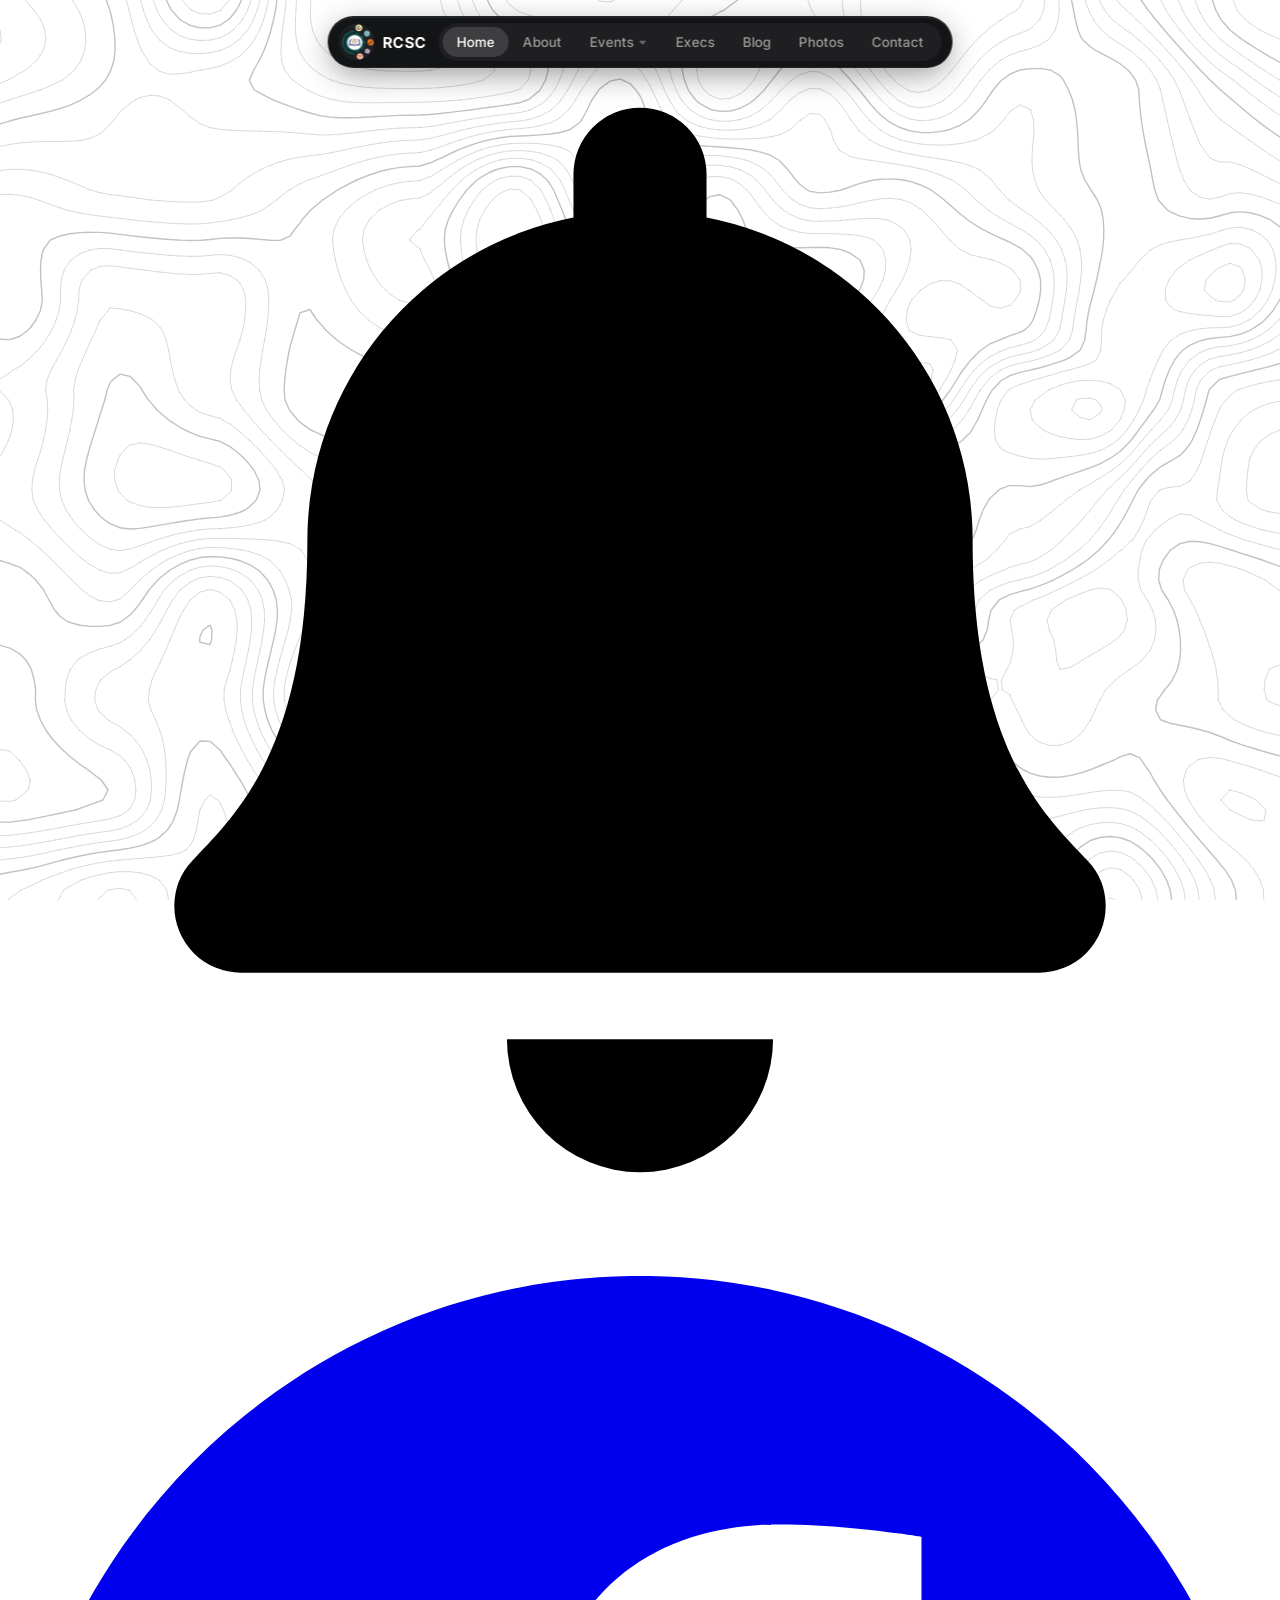
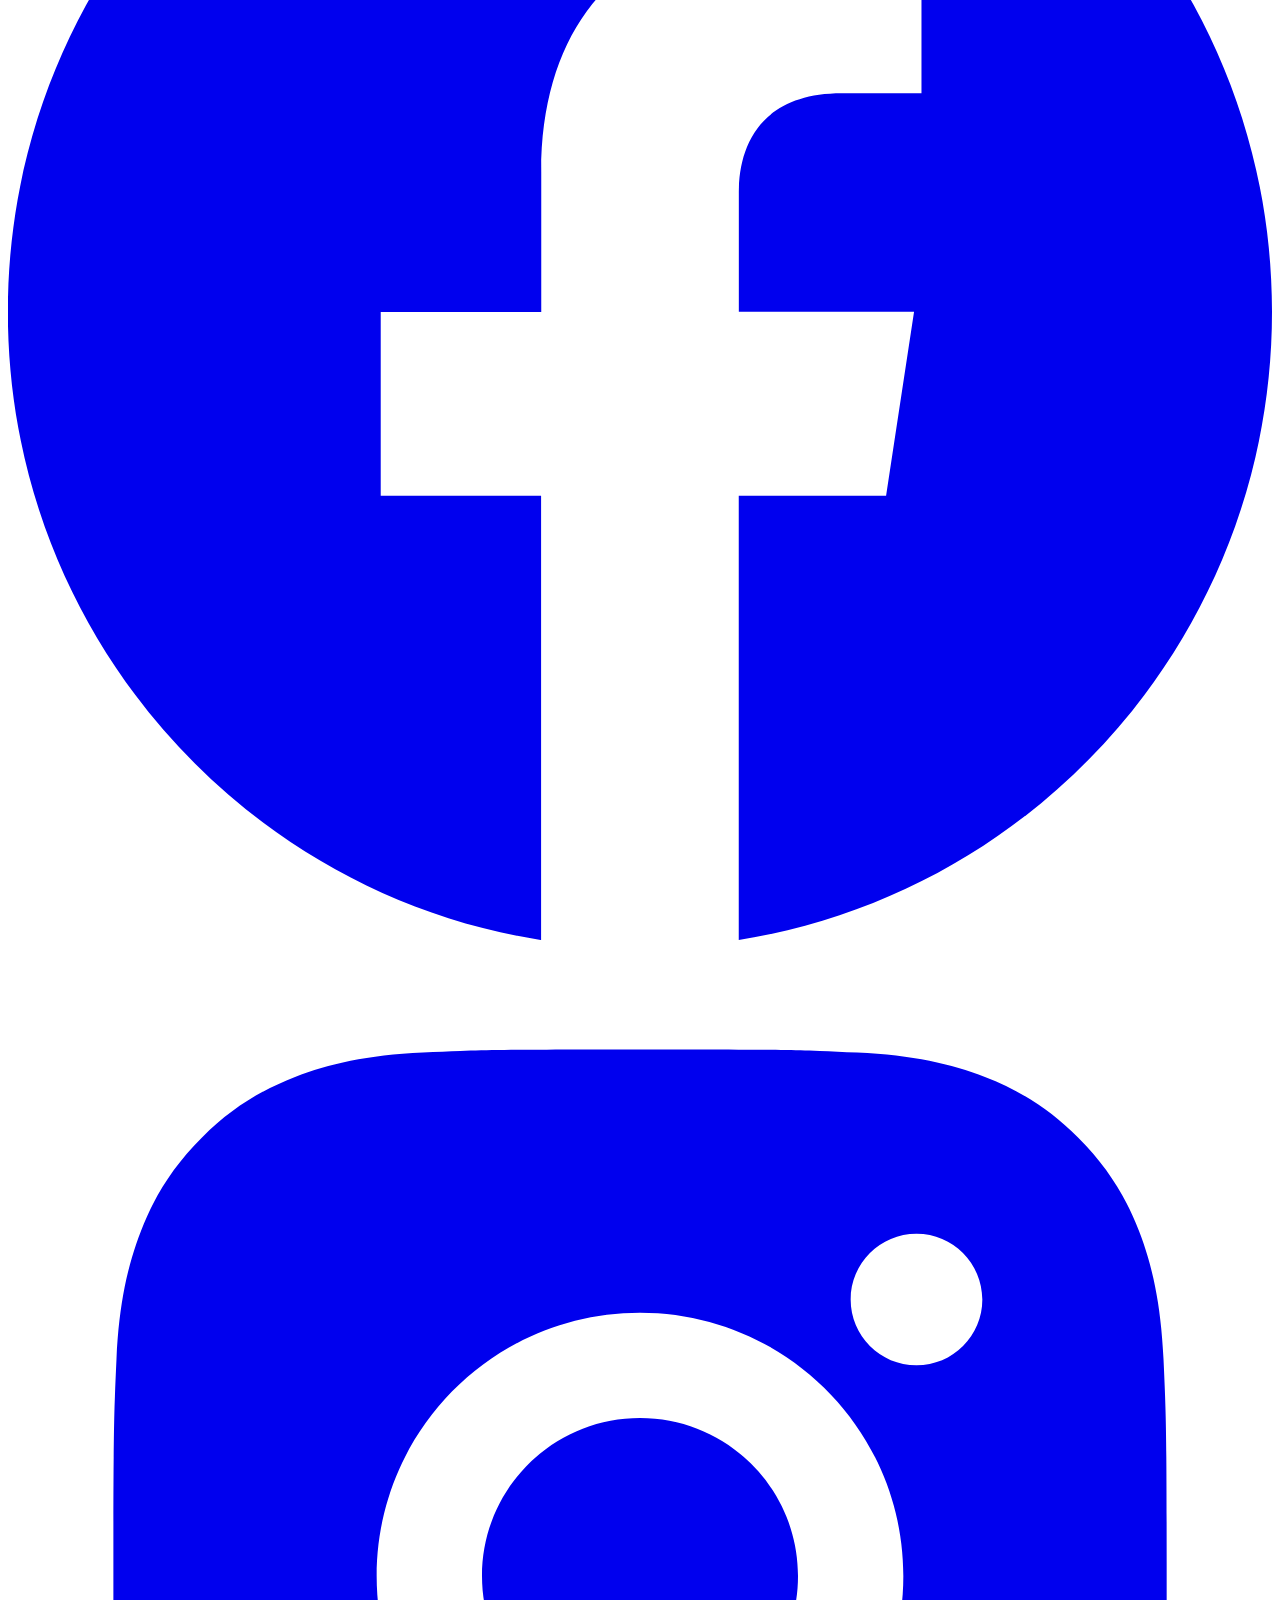
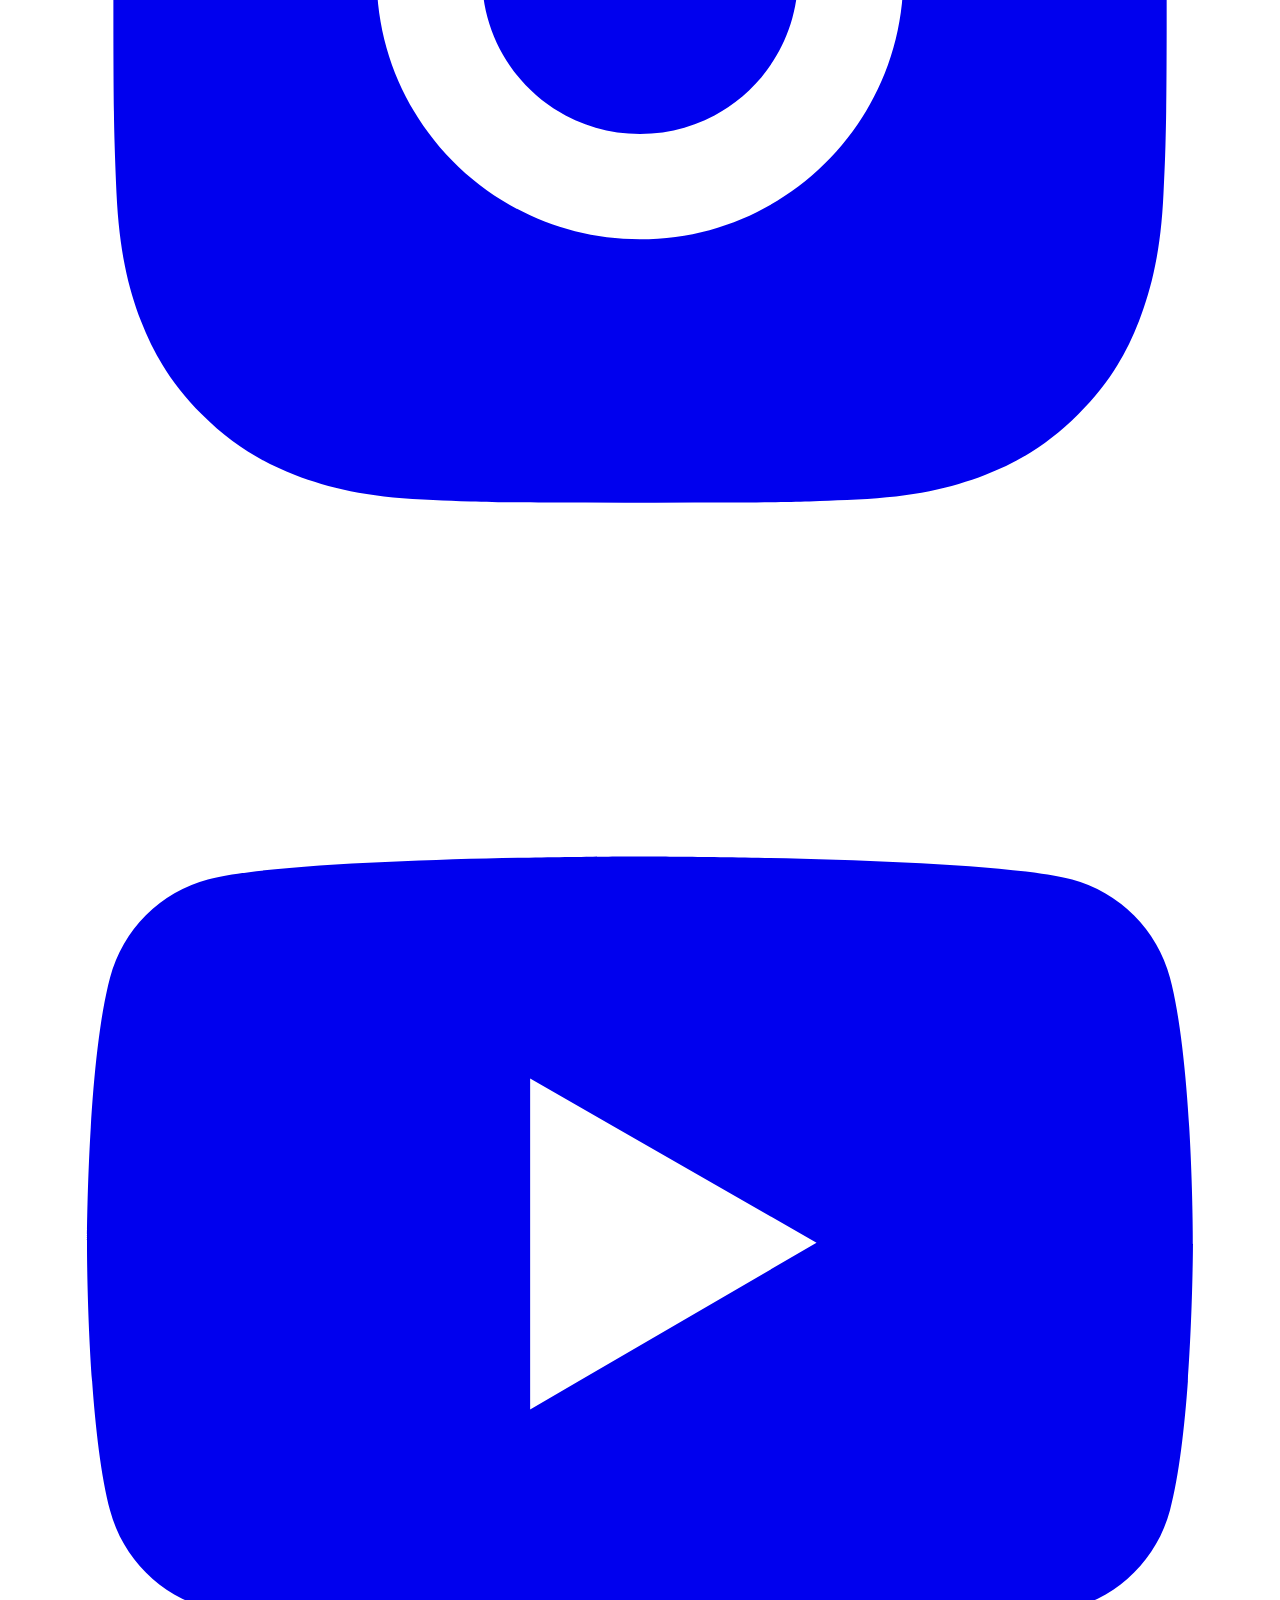
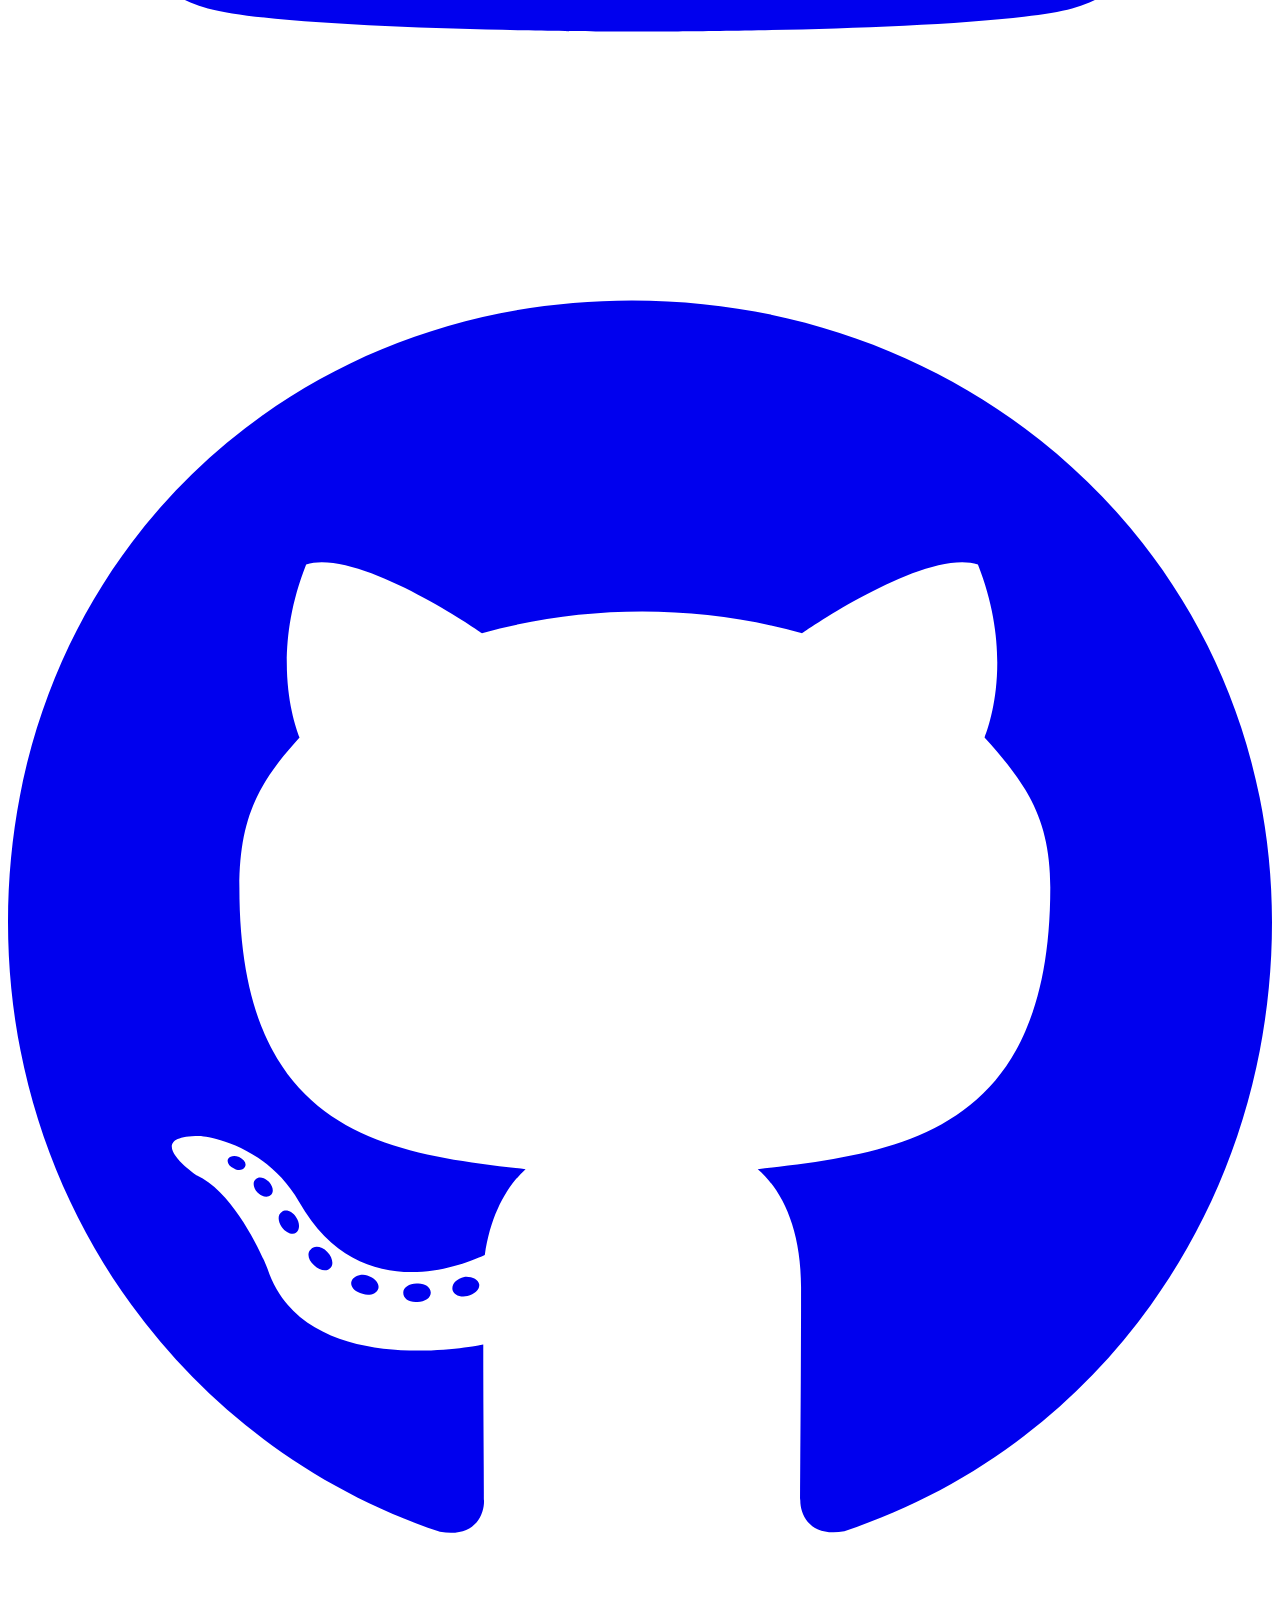
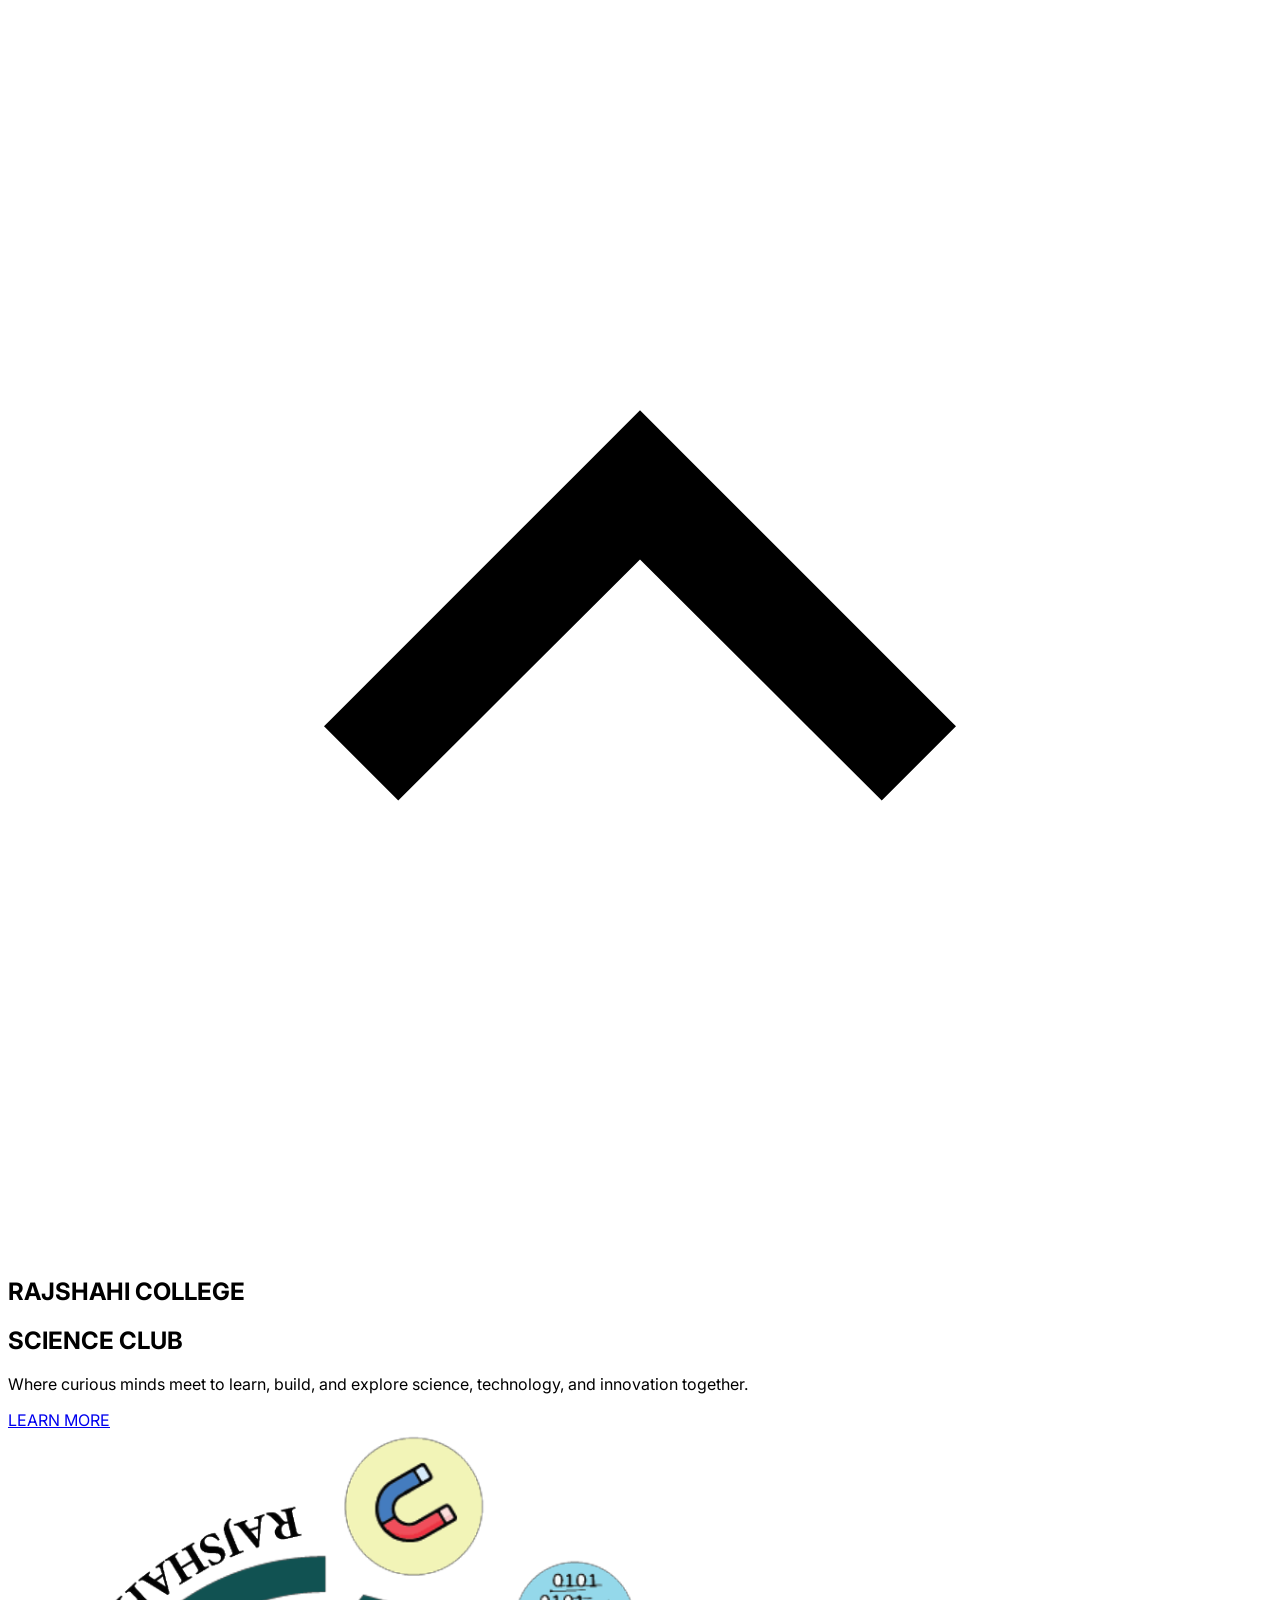
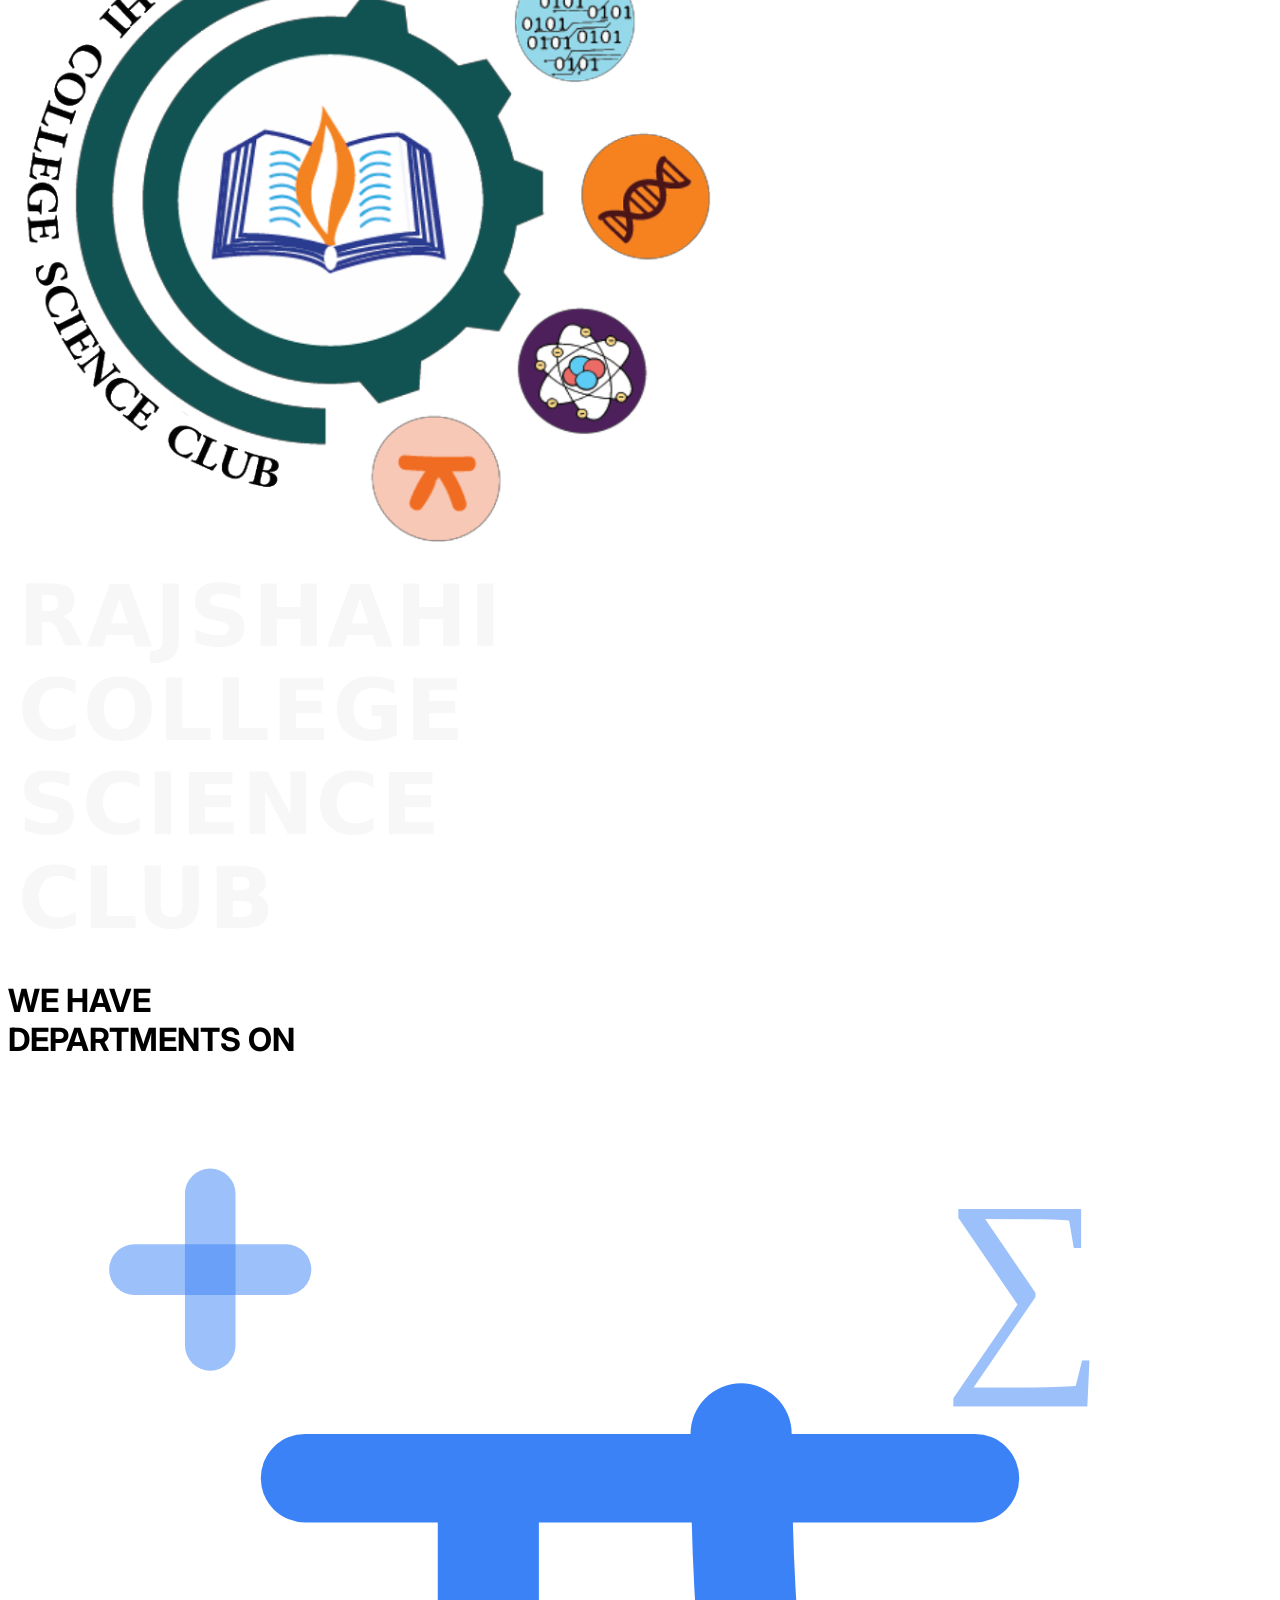
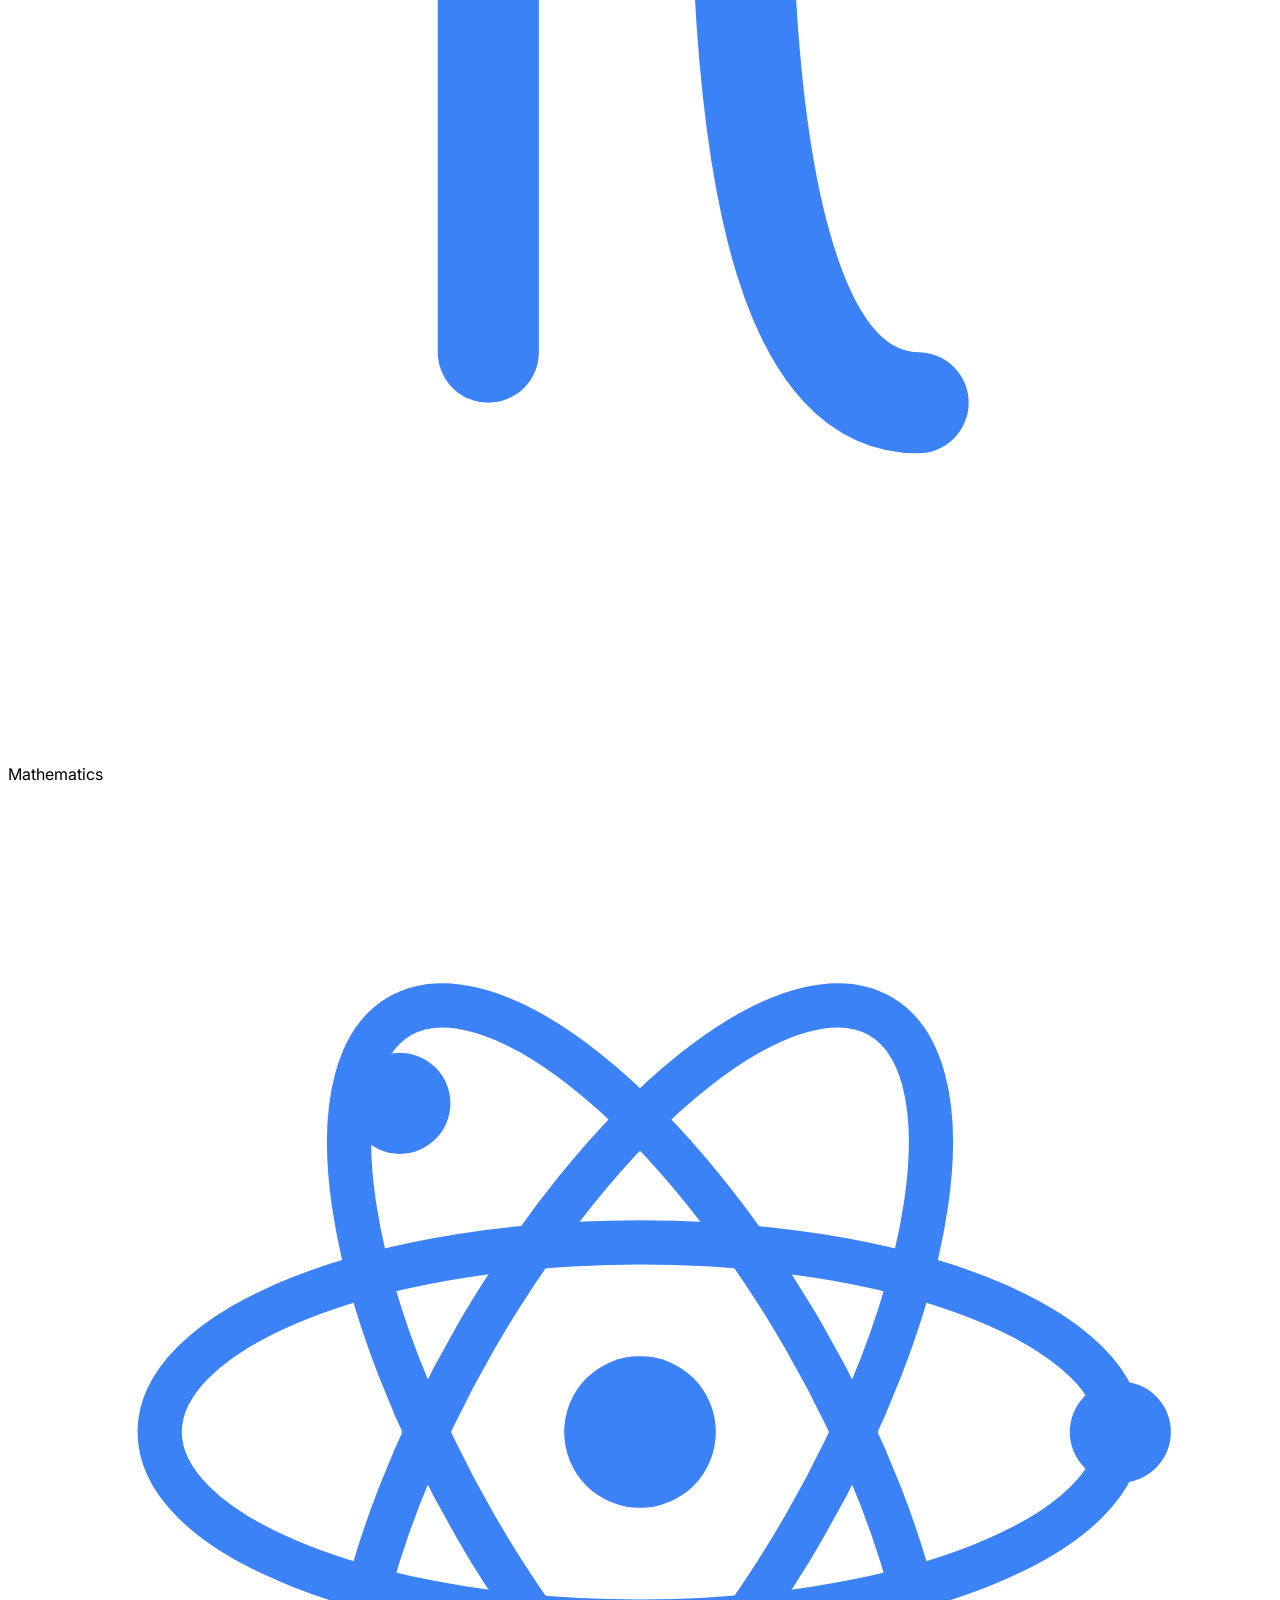
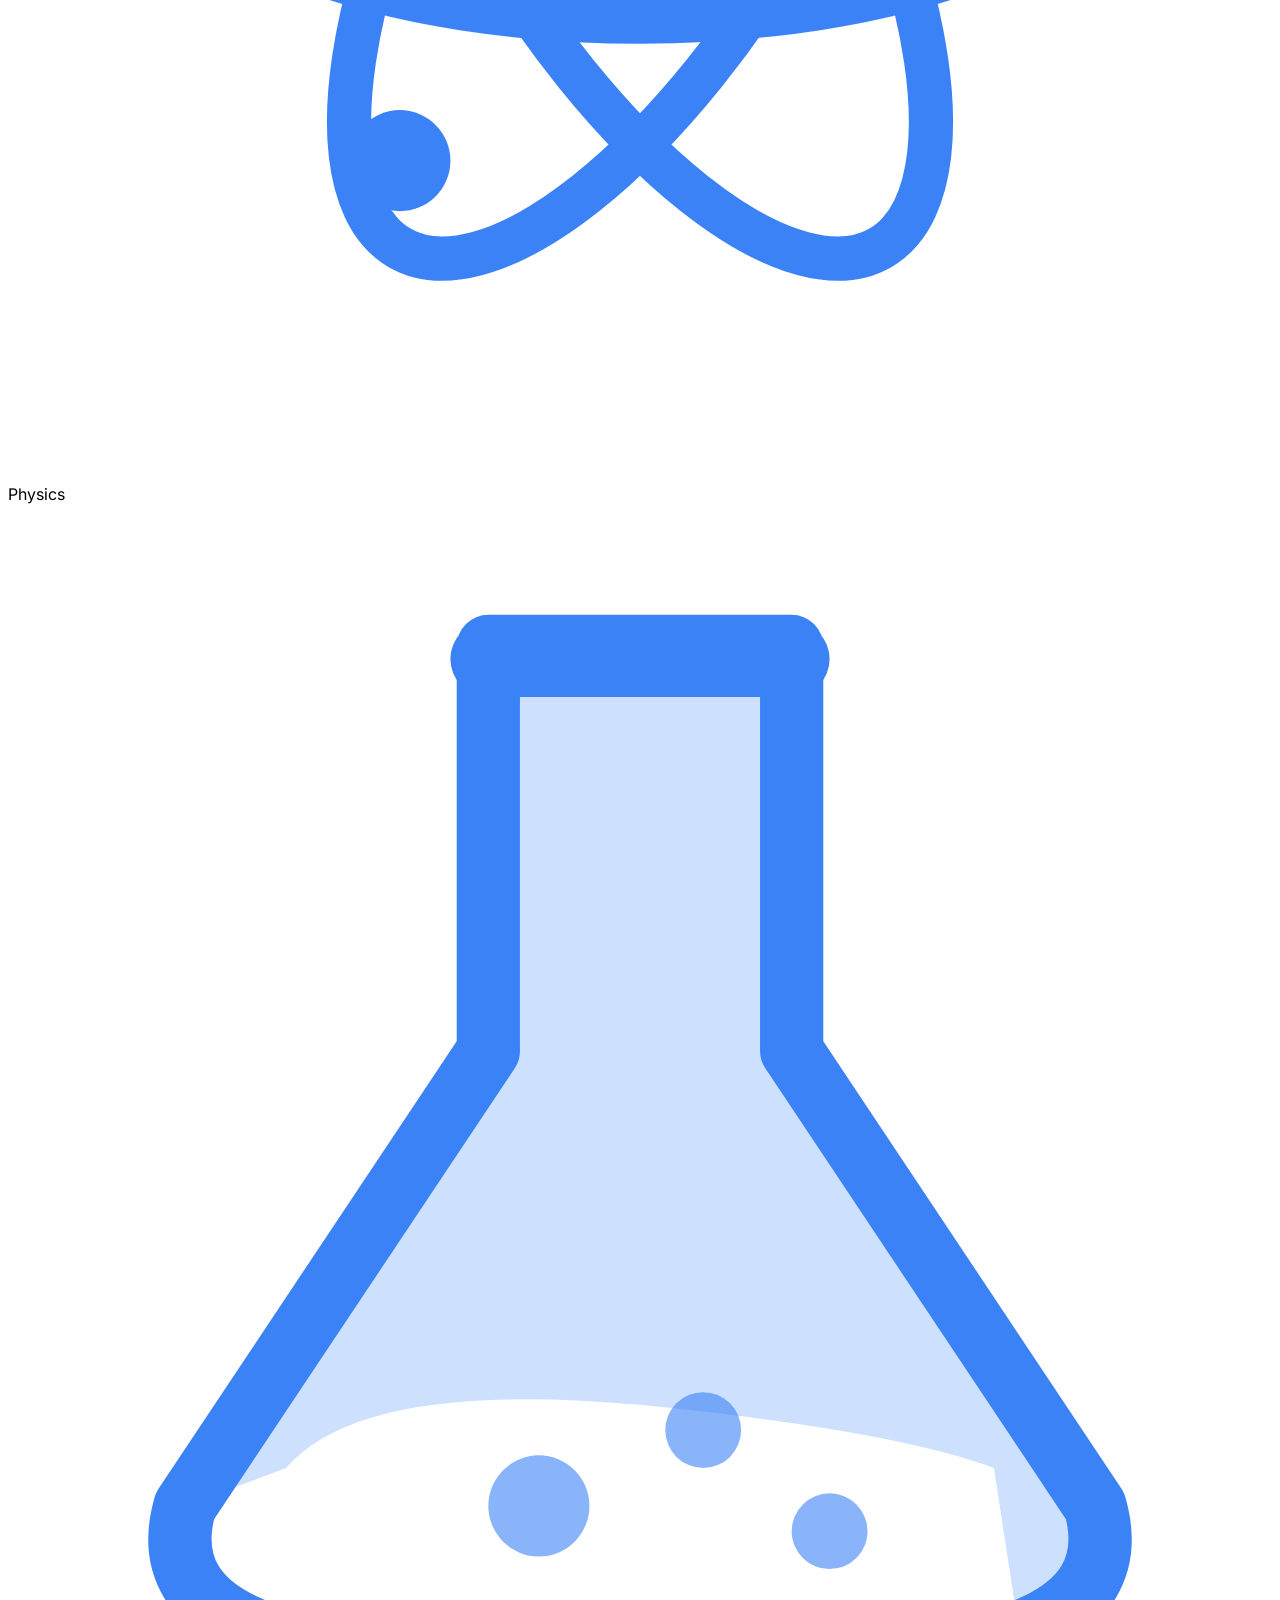
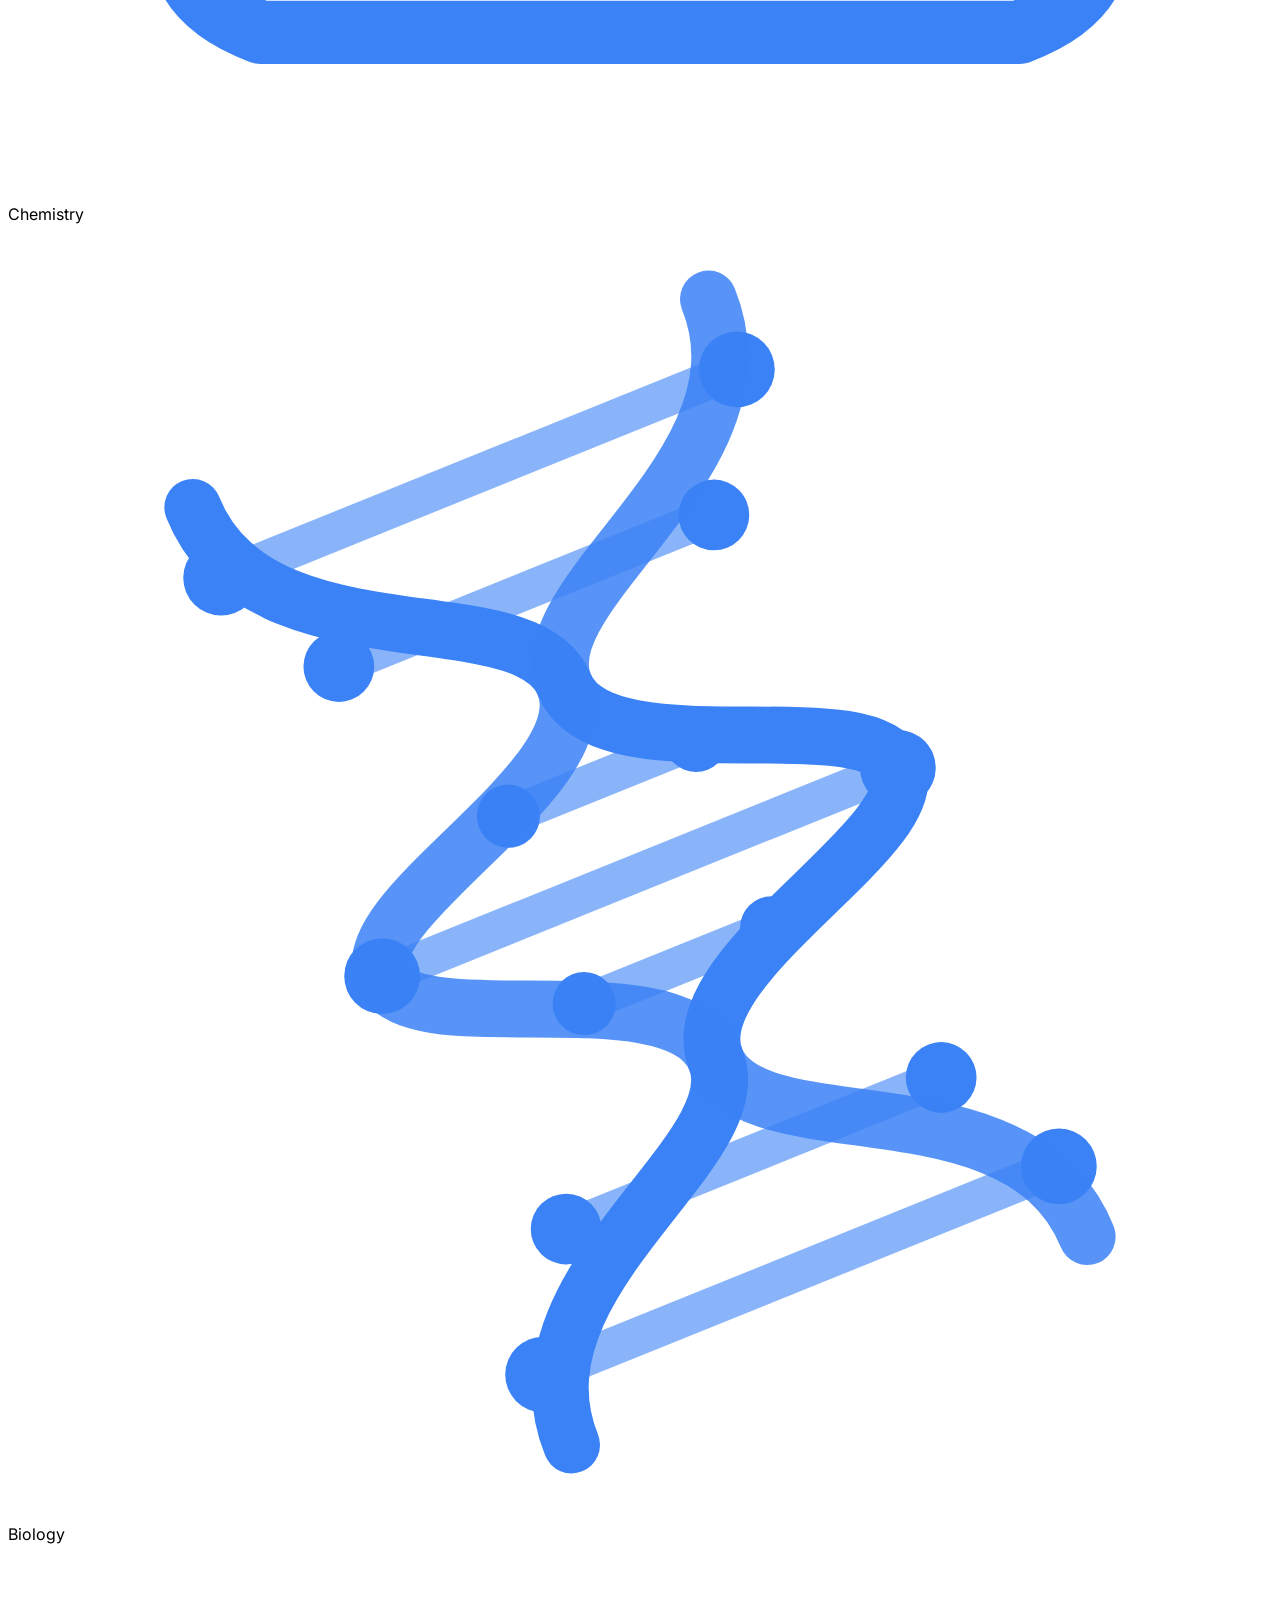
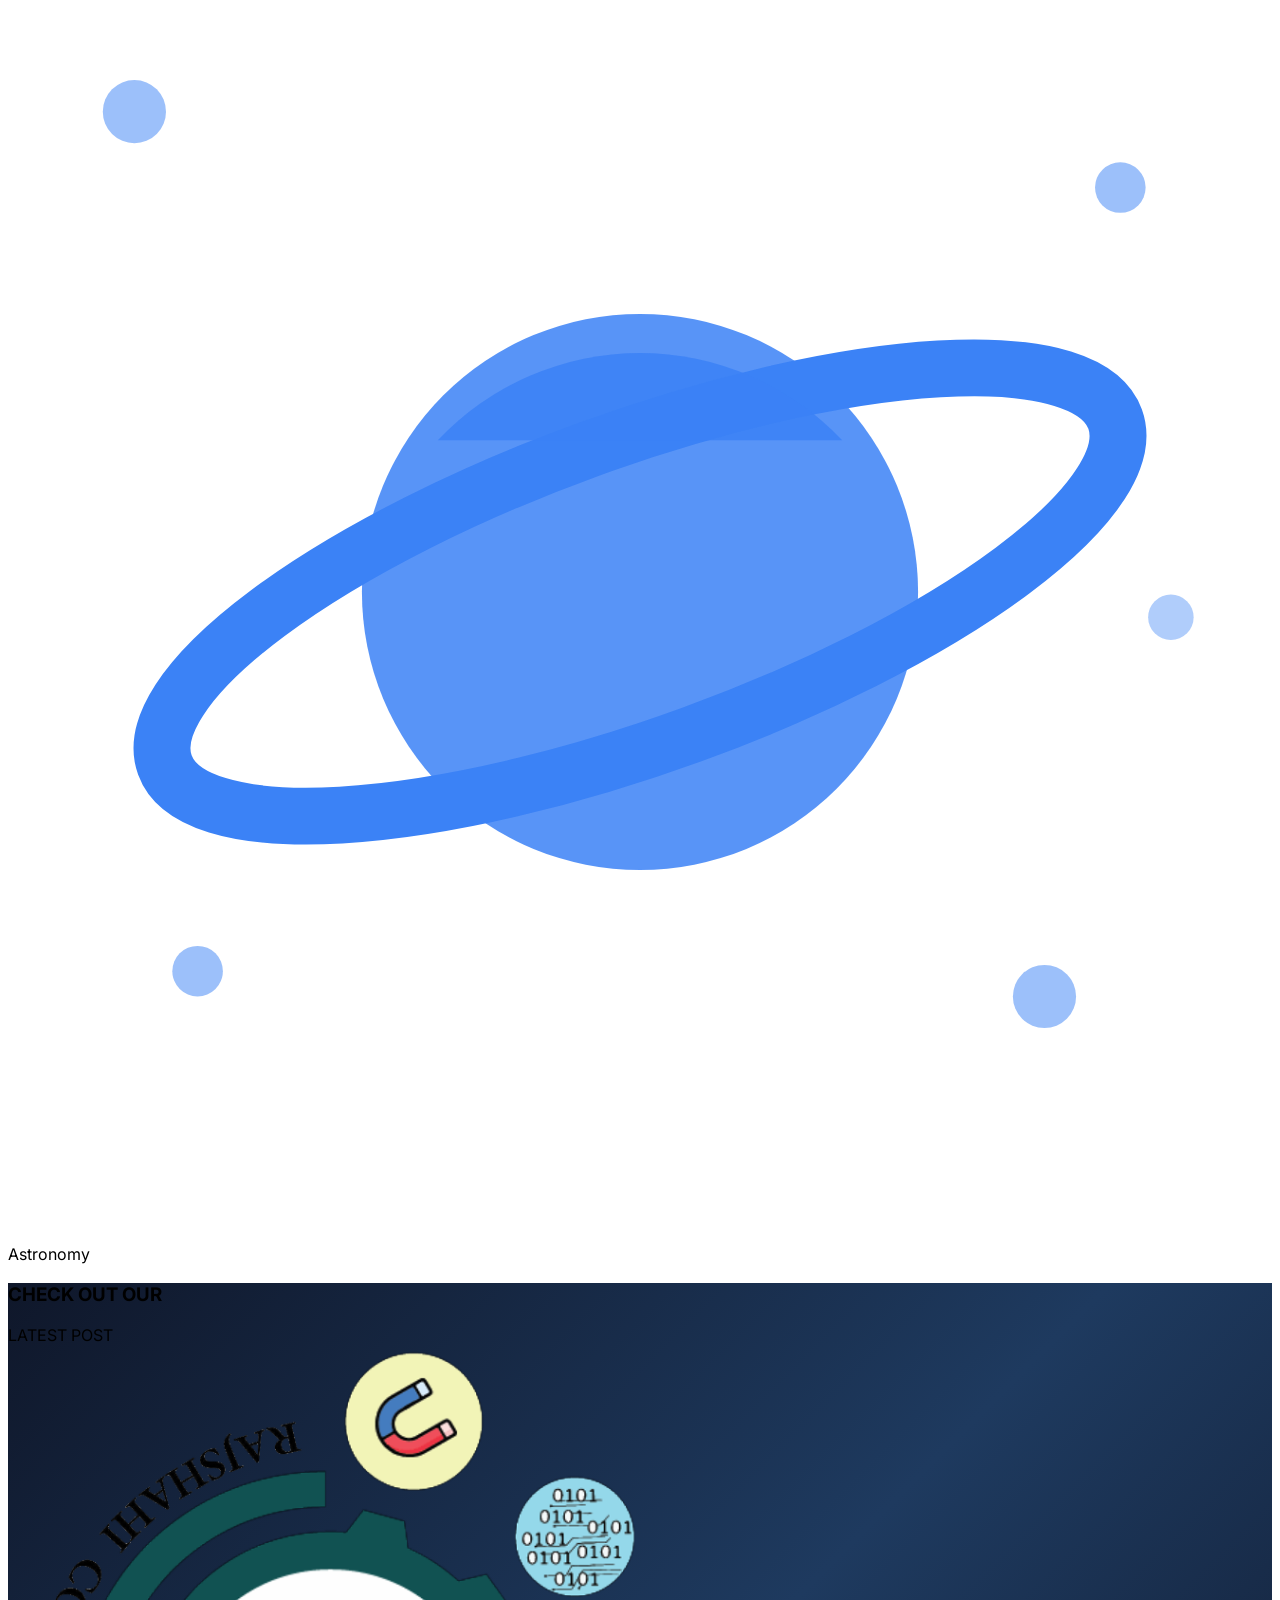
==== commit c751e5f3: "Mobile navbar: single top pill with logo + icon tabs, fix executives icon, no scroll-hide on mobile" ====
--- a/index.html
+++ b/index.html
@@ -405,7 +405,7 @@
 <style id="rcsc-nav-styles">
   /* ══ RCSC Floating Pill Navbar ══════════════════════════════════════════ */
 
-  /* ── Top pill ───────────────────────────────────────────────────── */
+  /* ── Top pill (base — applies on all screen sizes) ─────────────────── */
   #rcsc-nav {
     position: fixed;
     top: 16px;
@@ -415,7 +415,7 @@
     display: flex;
     align-items: center;
     gap: 8px;
-    padding: 6px 10px 6px 10px;
+    padding: 6px 10px;
     background: rgba(10, 11, 13, 0.96);
     backdrop-filter: blur(14px) saturate(180%);
     -webkit-backdrop-filter: blur(14px) saturate(180%);
@@ -430,6 +430,8 @@
     opacity: 0;
     pointer-events: none;
   }
+
+  /* Logo */
   #rcsc-nav .n-logo {
     display: flex; align-items: center; gap: 8px;
     text-decoration: none; padding-right: 4px; flex-shrink: 0;
@@ -441,17 +443,22 @@
   #rcsc-nav .n-logo span {
     font-size: 15px; font-weight: 700; color: #fff; letter-spacing: 0.03em;
   }
+
+  /* Links container */
   #rcsc-nav .n-links {
     position: relative; display: flex; align-items: center;
     background: rgba(255,255,255,0.05); border-radius: 9999px; padding: 4px;
   }
+  /* Sliding pill */
   #rcsc-nav .n-pill {
-    position: absolute; top: 4px; left: 4px; height: calc(100% - 8px);
-    background: rgba(255,255,255,0.13); border-radius: 9999px;
+    position: absolute; top: 4px; left: 0; height: calc(100% - 8px);
+    background: rgba(255,255,255,0.14); border-radius: 9999px;
     pointer-events: none;
     transition: transform 0.42s cubic-bezier(0.16,1,0.3,1), width 0.42s cubic-bezier(0.16,1,0.3,1);
     will-change: transform, width;
   }
+
+  /* Individual link */
   #rcsc-nav .n-link {
     position: relative; z-index: 1; display: flex; align-items: center; gap: 4px;
     padding: 7px 14px; border-radius: 9999px; font-size: 13.5px; font-weight: 500;
@@ -459,7 +466,10 @@
     transition: color 0.2s ease; cursor: pointer;
     background: none; border: none; font-family: inherit;
   }
-  #rcsc-nav .n-link:hover, #rcsc-nav .n-link.n-active { color: #fff; }
+  #rcsc-nav .n-link:hover,
+  #rcsc-nav .n-link.n-active { color: #fff; }
+
+  /* Dropdown (desktop) */
   #rcsc-nav .n-drop-wrap { position: relative; }
   #rcsc-nav .n-dropdown {
     display: none; position: absolute; top: calc(100% + 10px); left: 50%;
@@ -476,161 +486,110 @@
     text-decoration: none; transition: background 0.15s, color 0.15s;
   }
   #rcsc-nav .n-dropdown a:hover { background: rgba(255,255,255,0.08); color: #fff; }
-  #rcsc-nav .n-chevron { width: 10px; height: 10px; opacity: 0.6; transition: transform 0.2s; }
+  #rcsc-nav .n-chevron { width: 10px; height: 10px; opacity: 0.6; transition: transform 0.2s; flex-shrink: 0; }
   #rcsc-nav .n-drop-wrap:hover .n-chevron { transform: rotate(180deg); }
 
-  /* ── Desktop/tablet only ── */
+  /* Icon span: hidden on desktop, shown on mobile */
+  .n-icon {
+    display: none;
+    align-items: center; justify-content: center; flex-shrink: 0;
+  }
+  .n-icon svg { width: 20px; height: 20px; }
+
+  /* Text label: always shown on desktop */
+  .n-text { }
+
+  /* ── Desktop / tablet ── */
   @media (min-width: 768px) {
     #rcsc-nav .n-burger { display: none; }
   }
-  /* ── Mobile top nav: logo only, centered ── */
-  @media (max-width: 767px) {
-    #rcsc-nav .n-links { display: none; }
-    #rcsc-nav .n-logo span { display: none; }
-    #rcsc-nav { justify-content: center; padding: 6px; gap: 0; }
-  }
-  /* Tablet: smaller links */
   @media (max-width: 1023px) and (min-width: 768px) {
     #rcsc-nav .n-link { padding: 7px 10px; font-size: 12.5px; }
   }
 
-  /* ══ Mobile bottom nav ════════════════════════════════════════════════ */
-  #rcsc-bottom-nav {
-    display: none;
-    position: fixed;
-    bottom: 16px;
-    left: 50%;
-    transform: translateX(-50%);
-    z-index: 9999;
-    align-items: center;
-    gap: 2px;
-    padding: 6px;
-    background: rgba(10, 11, 13, 0.96);
-    backdrop-filter: blur(14px) saturate(180%);
-    -webkit-backdrop-filter: blur(14px) saturate(180%);
-    border: 1px solid rgba(255,255,255,0.07);
-    border-radius: 9999px;
-    box-shadow: 0 8px 32px -4px rgba(0,0,0,0.5), inset 0 1px 0 rgba(255,255,255,0.08);
-    white-space: nowrap;
-    transition: transform 0.4s cubic-bezier(0.16,1,0.3,1), opacity 0.4s ease;
-  }
-  #rcsc-bottom-nav.nav-hidden {
-    transform: translateX(-50%) translateY(130%);
-    opacity: 0; pointer-events: none;
-  }
+  /* ══ Mobile: single full-width top pill ════════════════════════════════ */
   @media (max-width: 767px) {
-    #rcsc-bottom-nav { display: flex; }
-  }
-
-  /* ── Sliding background pill ── */
-  #bbn-pill {
-    position: absolute;
-    top: 6px;
-    height: calc(100% - 12px);
-    background: rgba(255,255,255,0.12);
-    border-radius: 9999px;
-    pointer-events: none;
-    transition: left 0.42s cubic-bezier(0.16,1,0.3,1), width 0.42s cubic-bezier(0.16,1,0.3,1);
-    will-change: left, width;
-  }
-
-  /* ── Each nav item ── */
-  .bbn-item {
-    position: relative; z-index: 1;
-    display: flex; align-items: center; justify-content: center; gap: 6px;
-    padding: 9px 10px;
-    border-radius: 9999px;
-    text-decoration: none;
-    color: rgba(255,255,255,0.4);
-    transition: color 0.25s ease, padding 0.4s cubic-bezier(0.16,1,0.3,1);
-    cursor: pointer;
-    flex-shrink: 0;
-  }
-  .bbn-item.bbn-active { color: #fff; padding: 9px 15px; }
-  .bbn-item:hover:not(.bbn-active) { color: rgba(255,255,255,0.75); }
-
-  /* Label — only shown on active item */
-  .bbn-label {
-    font-size: 13px; font-weight: 500; letter-spacing: 0.01em;
-    max-width: 0; overflow: hidden; opacity: 0;
-    transition: max-width 0.4s cubic-bezier(0.16,1,0.3,1), opacity 0.25s ease 0.1s;
-    white-space: nowrap;
-  }
-  .bbn-item.bbn-active .bbn-label { max-width: 60px; opacity: 1; }
-
-  /* ── SVG icon size ── */
-  .bbn-item svg { width: 20px; height: 20px; flex-shrink: 0; }
-
-  /* ══ Icon animations ════════════════════════════════════════════════════ */
-
-  /* Draw (stroke-dashoffset) — Home door, Activities checkmark */
-  .bn-draw {
-    stroke-dasharray: 30;
-    stroke-dashoffset: 30;
-    transition: stroke-dashoffset 0.4s ease;
-  }
-  .bbn-item.bbn-active .bn-draw,
-  .bbn-item:hover .bn-draw { stroke-dashoffset: 0; }
-
-  /* Wobble — About/Info */
-  @keyframes bnWobble {
-    0%   { transform: rotate(0) scale(1); }
-    25%  { transform: rotate(-2deg) scale(1.1); }
-    75%  { transform: rotate(2deg) scale(0.95); }
-    100% { transform: rotate(0) scale(1); }
-  }
-  .bbn-item.bbn-active .bn-wobble,
-  .bbn-item:hover .bn-wobble { animation: bnWobble 0.65s ease-in-out; }
-
-  /* Phone ring — Contact */
-  @keyframes bnRing {
-    0%, 100% { transform: rotate(0); }
-    15%  { transform: rotate(-10deg); }
-    30%  { transform: rotate(10deg); }
-    45%  { transform: rotate(-10deg); }
-    60%  { transform: rotate(10deg); }
-    75%  { transform: rotate(-5deg); }
-    90%  { transform: rotate(5deg); }
-  }
-  .bbn-item.bbn-active .bn-ring,
-  .bbn-item:hover .bn-ring { animation: bnRing 0.6s ease-in-out; }
-
-  /* Pulse — dots on Info icon */
-  @keyframes bnPulse {
-    0%, 100% { transform: scale(1); opacity: 1; }
-    50%  { transform: scale(1.4); opacity: 0.6; }
-  }
-  .bbn-item.bbn-active .bn-pulse,
-  .bbn-item:hover .bn-pulse { animation: bnPulse 0.5s ease-in-out; }
-
-  /* Gallery fade-slide */
-  @keyframes bnSlide {
-    from { opacity: 0.4; transform: translateY(3px); }
-    to   { opacity: 1; transform: translateY(0); }
-  }
-  .bbn-item.bbn-active .bn-slide,
-  .bbn-item:hover .bn-slide { animation: bnSlide 0.35s ease; }
-
-  /* Blog bounce */
-  @keyframes bnBounce {
-    0%, 100% { transform: scale(1); }
-    40%  { transform: scale(1.15); }
-    70%  { transform: scale(0.9); }
-  }
-  .bbn-item.bbn-active .bn-bounce,
-  .bbn-item:hover .bn-bounce { animation: bnBounce 0.5s ease; }
-
-  /* Account stroke-dash (CSS fallback for SMIL) */
-  .bn-acc-path { stroke-dasharray: 28; stroke-dashoffset: 28; transition: stroke-dashoffset 0.35s ease; }
-  .bn-acc-path2 { stroke-dasharray: 28; stroke-dashoffset: 28; transition: stroke-dashoffset 0.35s ease 0.35s; }
-  .bbn-item.bbn-active .bn-acc-path,
-  .bbn-item:hover .bn-acc-path { stroke-dashoffset: 0; }
-  .bbn-item.bbn-active .bn-acc-path2,
-  .bbn-item:hover .bn-acc-path2 { stroke-dashoffset: 0; }
-
-  /* Body bottom padding so content isn't hidden behind bottom nav */
-  @media (max-width: 767px) {
-    body { padding-bottom: 80px !important; }
+
+    /* Stretch pill edge-to-edge */
+    #rcsc-nav {
+      left: 10px;
+      right: 10px;
+      transform: none;
+      padding: 5px 5px 5px 5px;
+      gap: 2px;
+    }
+
+    /* Never hide on mobile — no scroll-hide */
+    #rcsc-nav.nav-hidden {
+      transform: none !important;
+      opacity: 1 !important;
+      pointer-events: auto !important;
+    }
+
+    /* Logo: image only, no text */
+    #rcsc-nav .n-logo span { display: none; }
+    #rcsc-nav .n-logo { padding-right: 0; flex-shrink: 0; }
+    #rcsc-nav .n-logo img { width: 34px; height: 34px; }
+
+    /* Links: fill remaining space, no background of their own */
+    #rcsc-nav .n-links {
+      flex: 1;
+      display: flex;
+      background: none;
+      border-radius: 9999px;
+      padding: 0;
+      overflow: hidden;
+    }
+
+    /* Pill: flush inside n-links */
+    #rcsc-nav .n-pill {
+      top: 1px;
+      height: calc(100% - 2px);
+      background: rgba(255,255,255,0.14);
+      border-radius: 9999px;
+    }
+
+    /* Each nav item: column layout, equal share */
+    #rcsc-nav .n-link {
+      flex: 1;
+      flex-direction: column;
+      justify-content: center;
+      align-items: center;
+      padding: 5px 2px;
+      gap: 2px;
+      font-size: 9px;
+      color: rgba(255,255,255,0.4);
+      min-width: 0;
+    }
+    #rcsc-nav .n-link:hover,
+    #rcsc-nav .n-link.n-active { color: #fff; }
+
+    /* Icons: show on mobile */
+    .n-icon { display: flex; }
+    .n-icon svg { width: 18px; height: 18px; }
+
+    /* Text: always visible, small */
+    .n-text {
+      display: block;
+      font-size: 9px;
+      font-weight: 500;
+      letter-spacing: 0.01em;
+      line-height: 1;
+      overflow: hidden;
+      text-overflow: ellipsis;
+      white-space: nowrap;
+      max-width: 100%;
+    }
+
+    /* Dropdown: disabled on mobile */
+    #rcsc-nav .n-drop-wrap .n-dropdown { display: none !important; }
+    #rcsc-nav .n-chevron { display: none !important; }
+
+    /* Remove old bottom nav */
+    #rcsc-bottom-nav { display: none !important; }
+
+    /* Reset body padding from old bottom nav */
+    body { padding-bottom: 0 !important; }
   }
 </style>
 
@@ -641,101 +600,101 @@
   </a>
   <div class="n-links" id="n-links">
     <div class="n-pill" id="n-pill"></div>
-    <a class="n-link" href="index.html" data-page="index">Home</a>
-    <a class="n-link" href="about.html" data-page="about">About</a>
+
+    <!-- Home -->
+    <a class="n-link" href="index.html" data-page="index">
+      <span class="n-icon">
+        <svg fill="none" stroke="currentColor" stroke-linecap="round" stroke-linejoin="round" stroke-width="2" viewBox="0 0 24 24">
+          <path d="M3 10a2 2 0 0 1 .709-1.528l7-5.999a2 2 0 0 1 2.582 0l7 5.999A2 2 0 0 1 21 10v9a2 2 0 0 1-2 2H5a2 2 0 0 1-2-2z"/>
+          <path d="M15 21v-8a1 1 0 0 0-1-1h-4a1 1 0 0 0-1 1v8"/>
+        </svg>
+      </span>
+      <span class="n-text">Home</span>
+    </a>
+
+    <!-- About -->
+    <a class="n-link" href="about.html" data-page="about">
+      <span class="n-icon">
+        <svg viewBox="0 0 24 24" fill="none" stroke="currentColor" stroke-width="2" stroke-linecap="round" stroke-linejoin="round">
+          <circle cx="12" cy="12" r="10"/>
+          <path d="M12 16v-4"/>
+          <path d="M12 8h.01"/>
+        </svg>
+      </span>
+      <span class="n-text">About</span>
+    </a>
+
+    <!-- Activities (dropdown on desktop, direct link on mobile) -->
     <div class="n-drop-wrap">
-      <button class="n-link" data-page="activities">
-        Activities
-        <svg class="n-chevron" fill="currentColor" viewBox="0 0 320 512"><path d="M137.4 374.6c12.5 12.5 32.8 12.5 45.3 0l128-128c9.2-9.2 11.9-22.9 6.9-34.9s-16.6-19.8-29.6-19.8L32 192c-12.9 0-24.6 7.8-29.6 19.8s-2.2 25.7 6.9 34.9l128 128z"/></svg>
+      <button class="n-link" data-page="activities" data-href="activities.html">
+        <span class="n-icon">
+          <svg viewBox="0 0 24 24" fill="none" stroke="currentColor" stroke-width="2" stroke-linecap="round" stroke-linejoin="round">
+            <path d="M8 2v4M16 2v4M3 10h18"/>
+            <rect x="3" y="4" width="18" height="18" rx="2"/>
+          </svg>
+        </span>
+        <span class="n-text">Events</span>
+        <svg class="n-chevron" fill="currentColor" viewBox="0 0 320 512">
+          <path d="M137.4 374.6c12.5 12.5 32.8 12.5 45.3 0l128-128c9.2-9.2 11.9-22.9 6.9-34.9s-16.6-19.8-29.6-19.8L32 192c-12.9 0-24.6 7.8-29.6 19.8s-2.2 25.7 6.9 34.9l128 128z"/>
+        </svg>
       </button>
       <div class="n-dropdown">
         <a href="activities.html">Events</a>
         <a href="publication.html">Publication</a>
       </div>
     </div>
-    <a class="n-link" href="executive.html" data-page="executive">Executives</a>
-    <a class="n-link" href="blog.html" data-page="blog">Blog</a>
-    <a class="n-link" href="gallery.html" data-page="gallery">Gallery</a>
-    <a class="n-link" href="contact.html" data-page="contact">Contact</a>
+
+    <!-- Executives -->
+    <a class="n-link" href="executive.html" data-page="executive">
+      <span class="n-icon">
+        <svg viewBox="0 0 24 24" fill="none" stroke="currentColor" stroke-width="2" stroke-linecap="round" stroke-linejoin="round">
+          <path d="M20 21v-2a4 4 0 0 0-4-4H8a4 4 0 0 0-4 4v2"/>
+          <circle cx="12" cy="7" r="4"/>
+        </svg>
+      </span>
+      <span class="n-text">Execs</span>
+    </a>
+
+    <!-- Blog -->
+    <a class="n-link" href="blog.html" data-page="blog">
+      <span class="n-icon">
+        <svg viewBox="0 0 24 24" fill="none" stroke="currentColor" stroke-width="2" stroke-linecap="round" stroke-linejoin="round">
+          <rect x="4" y="4" width="16" height="16" rx="4"/>
+          <path d="M8 8h4a2 2 0 1 1 0 4H8V8z"/>
+          <path d="M8 12h5a2 2 0 1 1 0 4H8v-4z"/>
+        </svg>
+      </span>
+      <span class="n-text">Blog</span>
+    </a>
+
+    <!-- Gallery -->
+    <a class="n-link" href="gallery.html" data-page="gallery">
+      <span class="n-icon">
+        <svg viewBox="0 0 24 24" fill="none" stroke="currentColor" stroke-width="2" stroke-linecap="round" stroke-linejoin="round">
+          <rect x="3" y="3" width="18" height="18" rx="2"/>
+          <circle cx="9" cy="9" r="2"/>
+          <path d="m21 15-3.086-3.086a2 2 0 0 0-2.828 0L6 21"/>
+        </svg>
+      </span>
+      <span class="n-text">Photos</span>
+    </a>
+
+    <!-- Contact -->
+    <a class="n-link" href="contact.html" data-page="contact">
+      <span class="n-icon">
+        <svg viewBox="0 0 24 24" fill="none" stroke="currentColor" stroke-width="1.75" stroke-linecap="round" stroke-linejoin="round">
+          <path d="M2.25 6.75C2.25 15.034 8.966 21.75 17.25 21.75H19.5A2.25 2.25 0 0 0 21.75 19.5v-1.372c0-.516-.35-.966-.851-1.091l-4.423-1.106a1.125 1.125 0 0 0-1.085.228l-.97 1.293c-.282.376-.769.542-1.21.38C9.815 16.81 7.19 14.185 5.978 10.878c-.162-.44.004-.928.38-1.21l1.293-.97a1.125 1.125 0 0 0 .228-1.085L6.773 3.17A1.125 1.125 0 0 0 5.682 2.25H4.5A2.25 2.25 0 0 0 2.25 4.5v2.25z"/>
+        </svg>
+      </span>
+      <span class="n-text">Contact</span>
+    </a>
   </div>
 </nav>
 
-<!-- Mobile bottom nav -->
-<nav id="rcsc-bottom-nav" aria-label="Mobile navigation">
-  <div id="bbn-pill"></div>
-
-  <!-- Home -->
-  <a class="bbn-item" href="index.html" data-page="index">
-    <svg fill="none" stroke="currentColor" stroke-linecap="round" stroke-linejoin="round" stroke-width="2" viewBox="0 0 24 24" xmlns="http://www.w3.org/2000/svg">
-      <path d="M3 10a2 2 0 0 1 .709-1.528l7-5.999a2 2 0 0 1 2.582 0l7 5.999A2 2 0 0 1 21 10v9a2 2 0 0 1-2 2H5a2 2 0 0 1-2-2z"/>
-      <path class="bn-draw" d="M15 21v-8a1 1 0 0 0-1-1h-4a1 1 0 0 0-1 1v8"/>
-    </svg>
-    <span class="bbn-label">Home</span>
-  </a>
-
-  <!-- About -->
-  <a class="bbn-item" href="about.html" data-page="about">
-    <svg class="bn-wobble" xmlns="http://www.w3.org/2000/svg" viewBox="0 0 24 24" fill="none" stroke="currentColor" stroke-width="2" stroke-linecap="round" stroke-linejoin="round">
-      <circle cx="12" cy="12" r="10"/>
-      <path class="bn-pulse" d="M12 16v-4"/>
-      <path class="bn-pulse" d="M12 8h.01"/>
-    </svg>
-    <span class="bbn-label">About</span>
-  </a>
-
-  <!-- Activities -->
-  <a class="bbn-item" href="activities.html" data-page="activities">
-    <svg fill="none" stroke="currentColor" stroke-linecap="round" stroke-linejoin="round" stroke-width="2" viewBox="0 0 24 24" xmlns="http://www.w3.org/2000/svg">
-      <circle cx="12" cy="12" r="10"/>
-      <path class="bn-draw" d="m9 12 2 2 4-4"/>
-    </svg>
-    <span class="bbn-label">Activities</span>
-  </a>
-
-  <!-- Executives -->
-  <a class="bbn-item" href="executive.html" data-page="executive">
-    <svg xmlns="http://www.w3.org/2000/svg" viewBox="0 0 24 24" fill="none" stroke="currentColor" stroke-linecap="round" stroke-linejoin="round" stroke-width="2">
-      <path class="bn-acc-path" d="M4 21v-1c0-3.31 2.69-6 6-6h4c3.31 0 6 2.69 6 6v1"/>
-      <path class="bn-acc-path2" d="M12 11c-2.21 0-4-1.79-4-4c0-2.21 1.79-4 4-4c2.21 0 4 1.79 4 4c0 2.21-1.79 4-4 4z"/>
-    </svg>
-    <span class="bbn-label">Execs</span>
-  </a>
-
-  <!-- Blog -->
-  <a class="bbn-item" href="blog.html" data-page="blog">
-    <svg class="bn-bounce" xmlns="http://www.w3.org/2000/svg" viewBox="0 0 24 24" fill="none" stroke="currentColor" stroke-width="2" stroke-linecap="round" stroke-linejoin="round">
-      <rect x="4" y="4" width="16" height="16" rx="4"/>
-      <path d="M8 8h4a2 2 0 1 1 0 4H8V8z"/>
-      <path d="M8 12h5a2 2 0 1 1 0 4H8v-4z"/>
-    </svg>
-    <span class="bbn-label">Blog</span>
-  </a>
-
-  <!-- Gallery -->
-  <a class="bbn-item" href="gallery.html" data-page="gallery">
-    <svg class="bn-slide" xmlns="http://www.w3.org/2000/svg" viewBox="0 0 24 24" fill="none" stroke="currentColor" stroke-width="2" stroke-linecap="round" stroke-linejoin="round">
-      <rect x="3" y="3" width="18" height="18" rx="2"/>
-      <circle cx="9" cy="9" r="2"/>
-      <path d="m21 15-3.086-3.086a2 2 0 0 0-2.828 0L6 21"/>
-    </svg>
-    <span class="bbn-label">Gallery</span>
-  </a>
-
-  <!-- Contact -->
-  <a class="bbn-item" href="contact.html" data-page="contact">
-    <svg class="bn-ring" xmlns="http://www.w3.org/2000/svg" viewBox="0 0 24 24" fill="none" stroke="currentColor" stroke-width="1.75" stroke-linecap="round" stroke-linejoin="round">
-      <path d="M2.25 6.75C2.25 15.034 8.966 21.75 17.25 21.75H19.5A2.25 2.25 0 0 0 21.75 19.5v-1.372c0-.516-.35-.966-.851-1.091l-4.423-1.106a1.125 1.125 0 0 0-1.085.228l-.97 1.293c-.282.376-.769.542-1.21.38C9.815 16.81 7.19 14.185 5.978 10.878c-.162-.44.004-.928.38-1.21l1.293-.97a1.125 1.125 0 0 0 .228-1.085L6.773 3.17A1.125 1.125 0 0 0 5.682 2.25H4.5A2.25 2.25 0 0 0 2.25 4.5v2.25z"/>
-    </svg>
-    <span class="bbn-label">Contact</span>
-  </a>
-</nav>
-
 <script id="rcsc-nav-script">
 (function () {
-  // ── Page detection ───────────────────────────────────────────────────────
+  /* ── Page detection ──────────────────────────────────────────────────── */
   const PAGE = document.documentElement.dataset.page || '';
-
-  // Pages that map to the "activities" bottom nav item
   const ACT_PAGES = ['activities', 'devsprint', 'chess-hub', 'science-fest', 'publication'];
 
   function matchesPage(itemPage) {
@@ -744,12 +703,12 @@
     return false;
   }
 
-  // ── Desktop top pill: sliding highlight ──────────────────────────────────
+  /* ── Sliding pill ────────────────────────────────────────────────────── */
   const topLinks = document.getElementById('n-links');
   const topPill  = document.getElementById('n-pill');
 
   if (topLinks && topPill) {
-    // Mark active
+    // Mark active links
     topLinks.querySelectorAll('[data-page]').forEach(el => {
       if (matchesPage(el.dataset.page)) el.classList.add('n-active');
     });
@@ -760,28 +719,38 @@
       if (!el || !topPill || !topLinks) return;
       const lRect = topLinks.getBoundingClientRect();
       const eRect = el.getBoundingClientRect();
-      const left = eRect.left - lRect.left - 4;
+      // Pill left: item offset from links container left edge
+      const left = eRect.left - lRect.left;
       if (instant) {
         topPill.style.transition = 'none';
-        topPill.style.transform = `translateX(${left}px)`;
+        topPill.style.transform = 'translateX(' + left + 'px)';
         topPill.style.width = eRect.width + 'px';
-        topPill.getBoundingClientRect();
+        topPill.getBoundingClientRect(); // force reflow
         topPill.style.transition = '';
       } else {
-        topPill.style.transform = `translateX(${left}px)`;
+        topPill.style.transform = 'translateX(' + left + 'px)';
         topPill.style.width = eRect.width + 'px';
       }
     }
 
-    if (topActive) movePill(topActive, true);
-    else { topPill.style.width = '0'; topPill.style.opacity = '0'; }
-
+    if (topActive) {
+      movePill(topActive, true);
+    } else {
+      topPill.style.width = '0';
+      topPill.style.opacity = '0';
+    }
+
+    // Desktop: hover moves the pill
     topLinks.querySelectorAll('.n-link').forEach(link => {
-      link.addEventListener('mouseenter', () => movePill(link));
+      link.addEventListener('mouseenter', () => {
+        if (window.innerWidth >= 768) movePill(link);
+      });
     });
     topLinks.addEventListener('mouseleave', () => {
-      if (topActive) movePill(topActive);
-      else { topPill.style.width = '0'; topPill.style.opacity = '0'; }
+      if (window.innerWidth >= 768) {
+        if (topActive) movePill(topActive);
+        else { topPill.style.width = '0'; topPill.style.opacity = '0'; }
+      }
     });
 
     window.addEventListener('resize', () => {
@@ -789,62 +758,16 @@
     });
   }
 
-  // ── Mobile bottom nav: sliding pill ─────────────────────────────────────
-  const bottomNav = document.getElementById('rcsc-bottom-nav');
-  const bbnPill   = document.getElementById('bbn-pill');
-  const bbnItems  = document.querySelectorAll('.bbn-item');
-
-  let activeBbn = null;
-
-  function positionBbnPill(item, instant) {
-    if (!item || !bbnPill || !bottomNav) return;
-    const navRect  = bottomNav.getBoundingClientRect();
-    const itemRect = item.getBoundingClientRect();
-    const left = itemRect.left - navRect.left;
-    if (instant) {
-      bbnPill.style.transition = 'none';
-      bbnPill.style.left  = left + 'px';
-      bbnPill.style.width = itemRect.width + 'px';
-      bbnPill.getBoundingClientRect();
-      bbnPill.style.transition = '';
-    } else {
-      bbnPill.style.left  = left + 'px';
-      bbnPill.style.width = itemRect.width + 'px';
-    }
-  }
-
-  function activateBbn(item, instant) {
-    bbnItems.forEach(i => i.classList.remove('bbn-active'));
-    item.classList.add('bbn-active');
-    activeBbn = item;
-    // Wait a frame so the label expands before we measure
-    requestAnimationFrame(() => positionBbnPill(item, instant));
-  }
-
-  // Set initial active state
-  bbnItems.forEach(item => {
-    if (matchesPage(item.dataset.page)) {
-      activateBbn(item, true);
-    }
-  });
-
-  // Click handlers (non-active items only animate, then navigate)
-  bbnItems.forEach(item => {
-    item.addEventListener('click', (e) => {
-      if (item.classList.contains('bbn-active')) return;
-      e.preventDefault();
-      const href = item.getAttribute('href');
-      activateBbn(item, false);
-      // Navigate after animation
-      setTimeout(() => { window.location.href = href; }, 320);
+  /* ── Mobile: Activities button → navigate directly ───────────────────── */
+  document.querySelectorAll('button.n-link[data-href]').forEach(btn => {
+    btn.addEventListener('click', () => {
+      if (window.innerWidth <= 767) {
+        window.location.href = btn.dataset.href;
+      }
     });
   });
 
-  window.addEventListener('resize', () => {
-    if (activeBbn) positionBbnPill(activeBbn, true);
-  });
-
-  // ── Scroll hide/show (both navs) ─────────────────────────────────────────
+  /* ── Scroll hide/show (desktop only) ────────────────────────────────── */
   const topNav = document.getElementById('rcsc-nav');
   let lastY = window.scrollY, ticking = false;
 
@@ -852,16 +775,19 @@
     if (ticking) return;
     ticking = true;
     requestAnimationFrame(() => {
-      const y = window.scrollY;
-      const hide = y > lastY && y > 80;
-      if (topNav) topNav.classList.toggle('nav-hidden', hide);
-      if (bottomNav) bottomNav.classList.toggle('nav-hidden', hide);
-      lastY = y; ticking = false;
+      if (window.innerWidth >= 768) {
+        const y = window.scrollY;
+        const hide = y > lastY && y > 80;
+        if (topNav) topNav.classList.toggle('nav-hidden', hide);
+        lastY = y;
+      }
+      ticking = false;
     });
   }, { passive: true });
 })();
 </script>
 <!-- [RCSC-NAV-END] -->
+
 
 
 
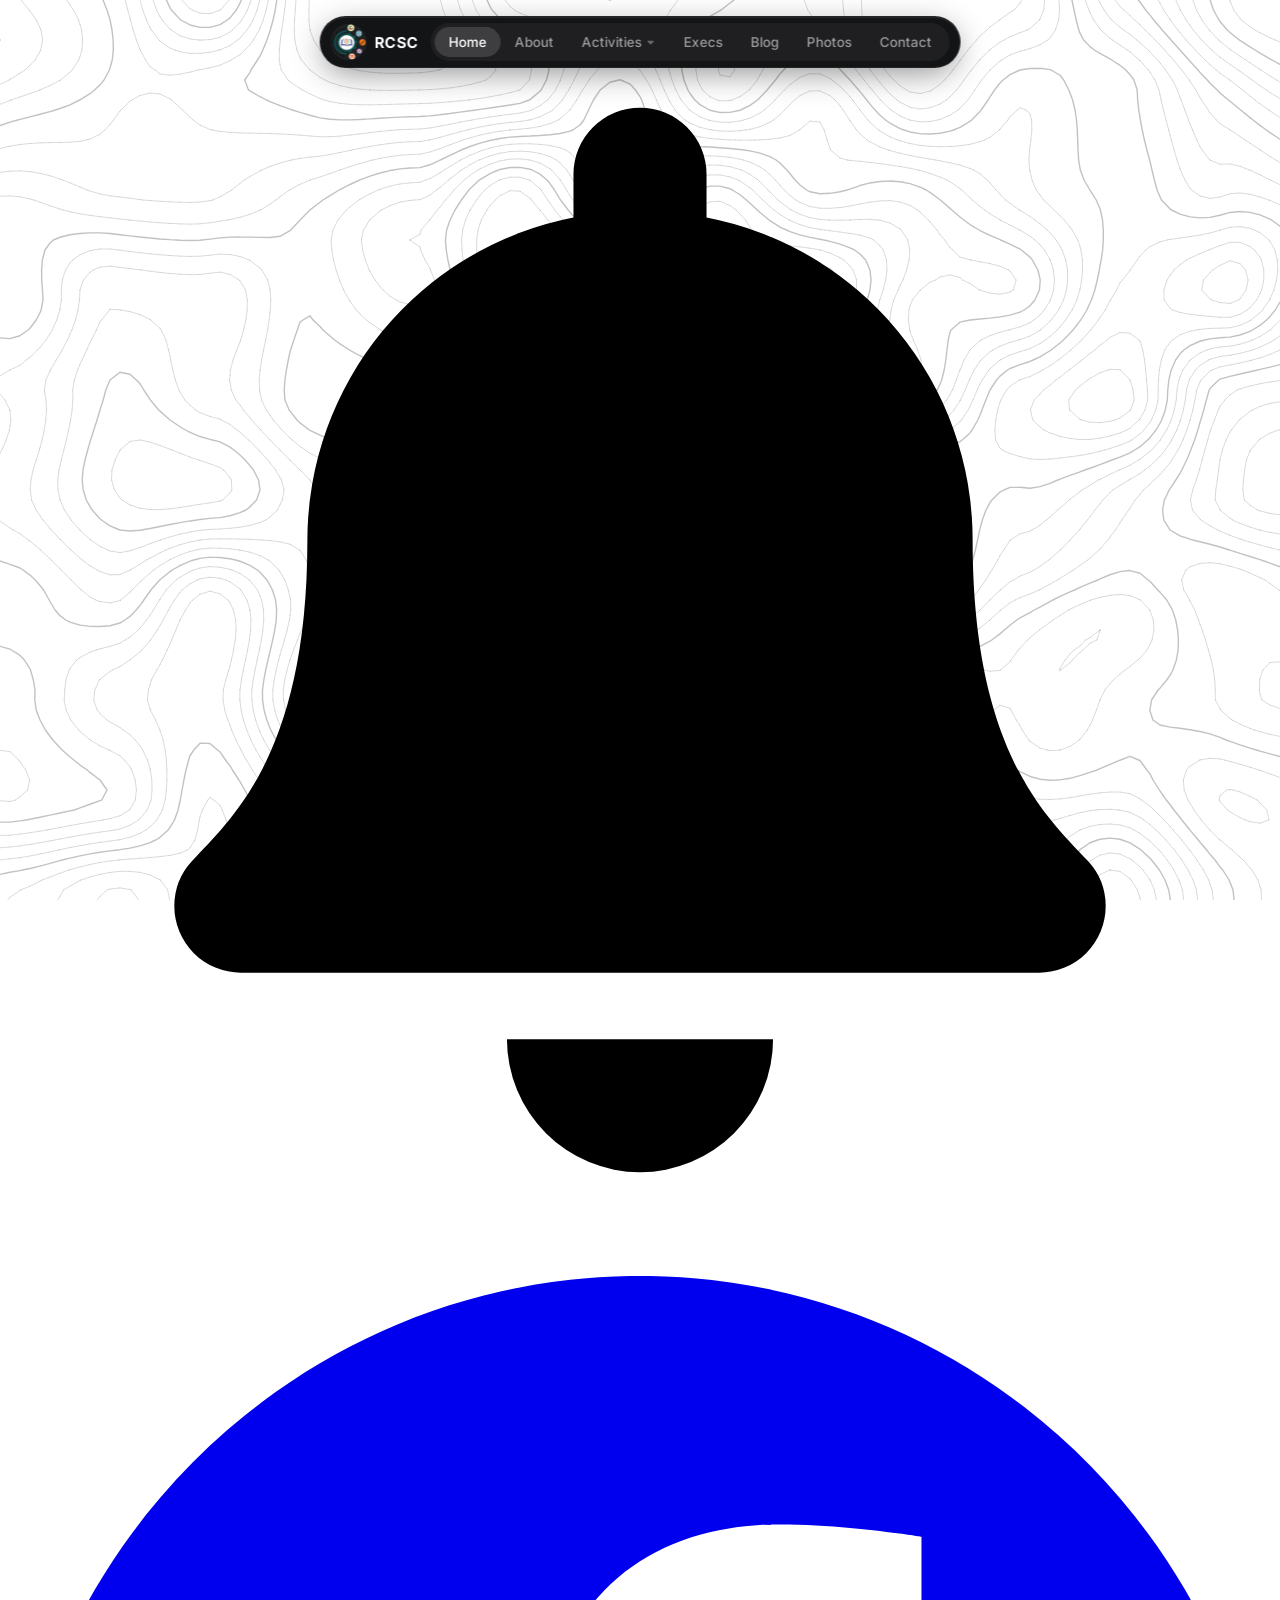
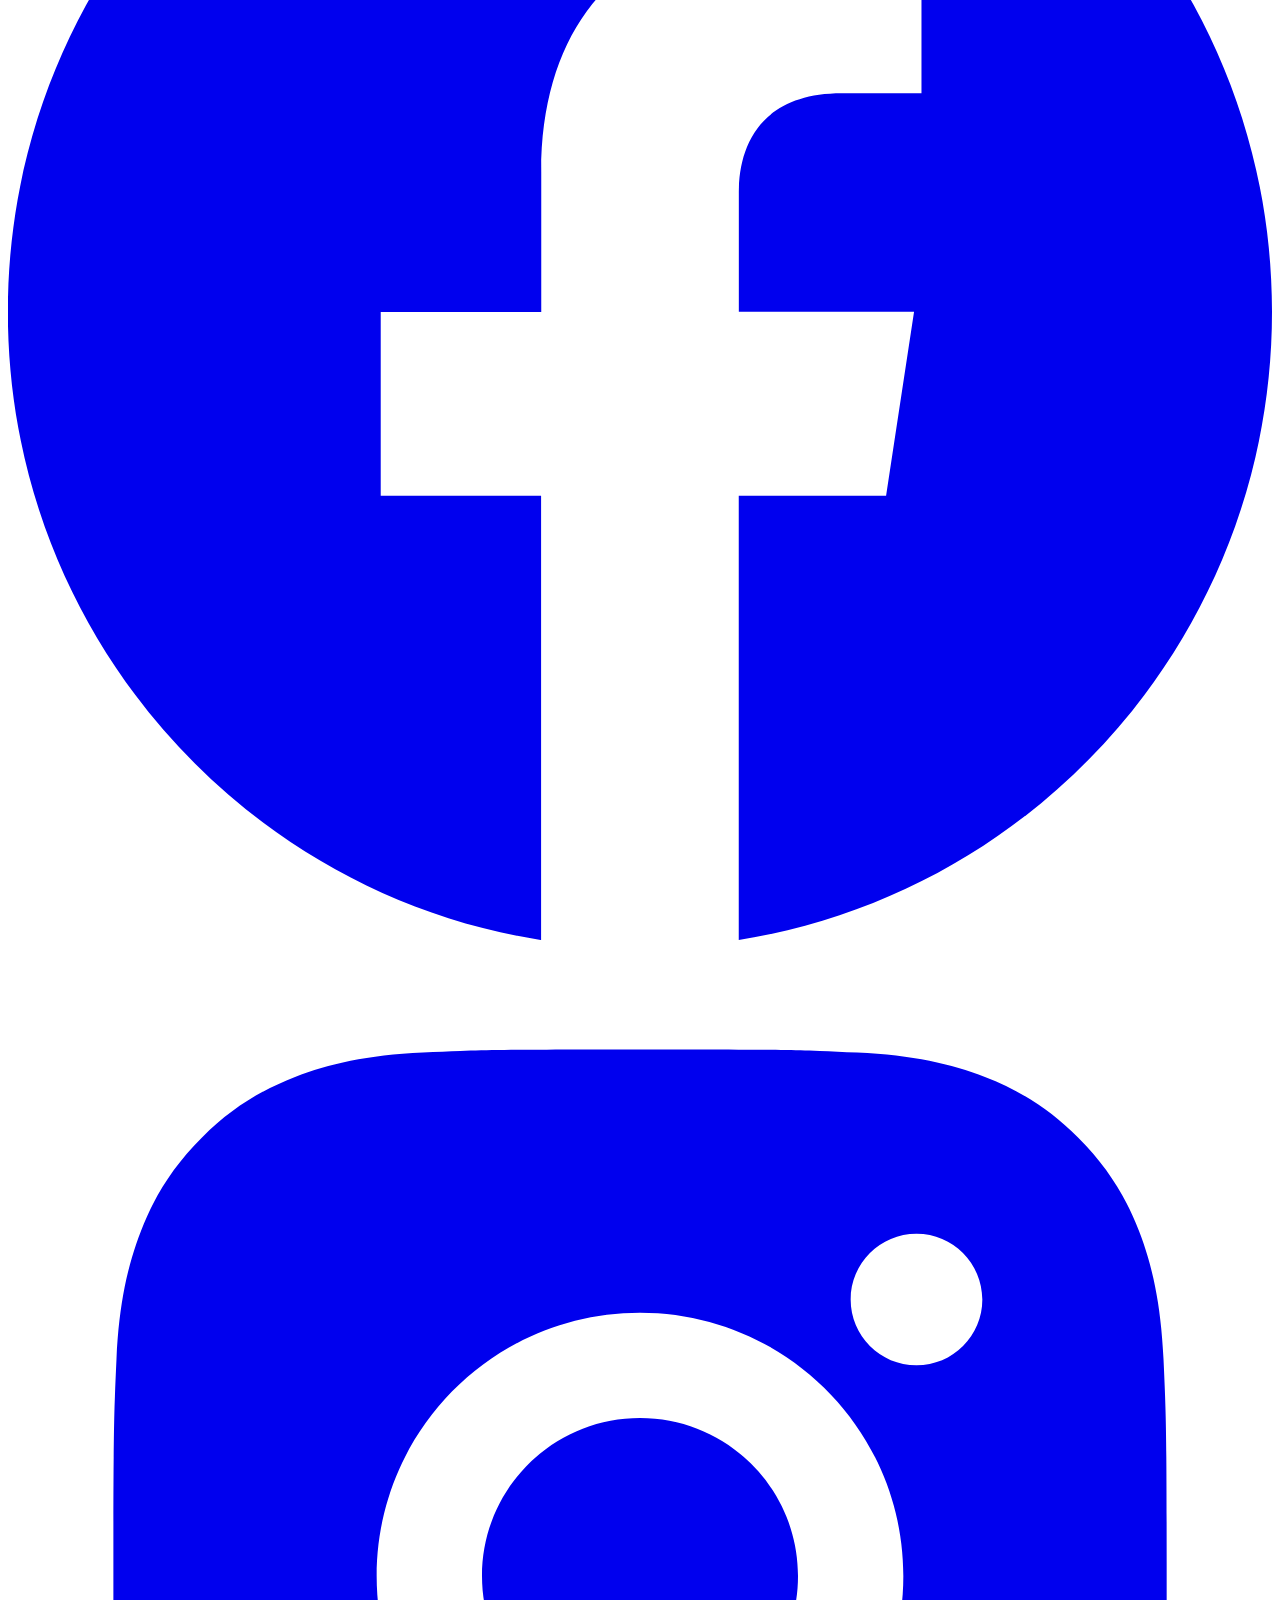
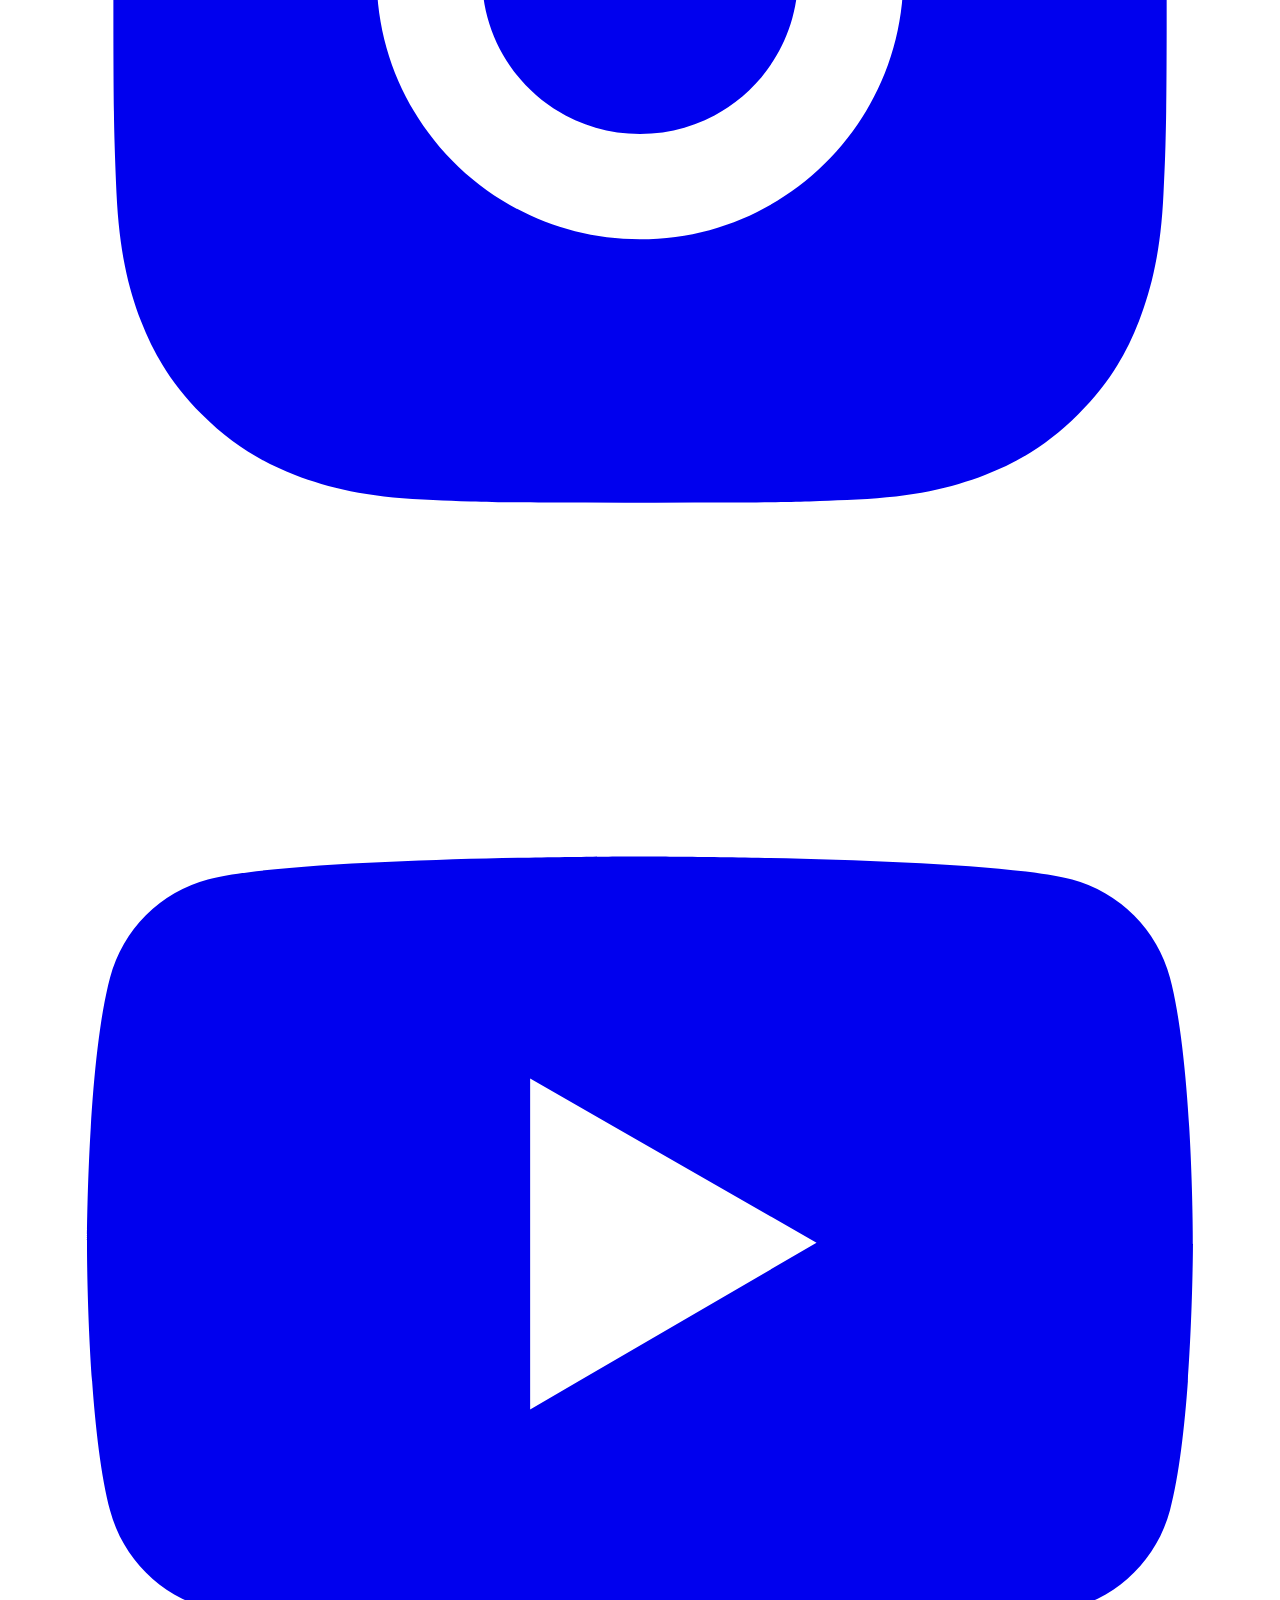
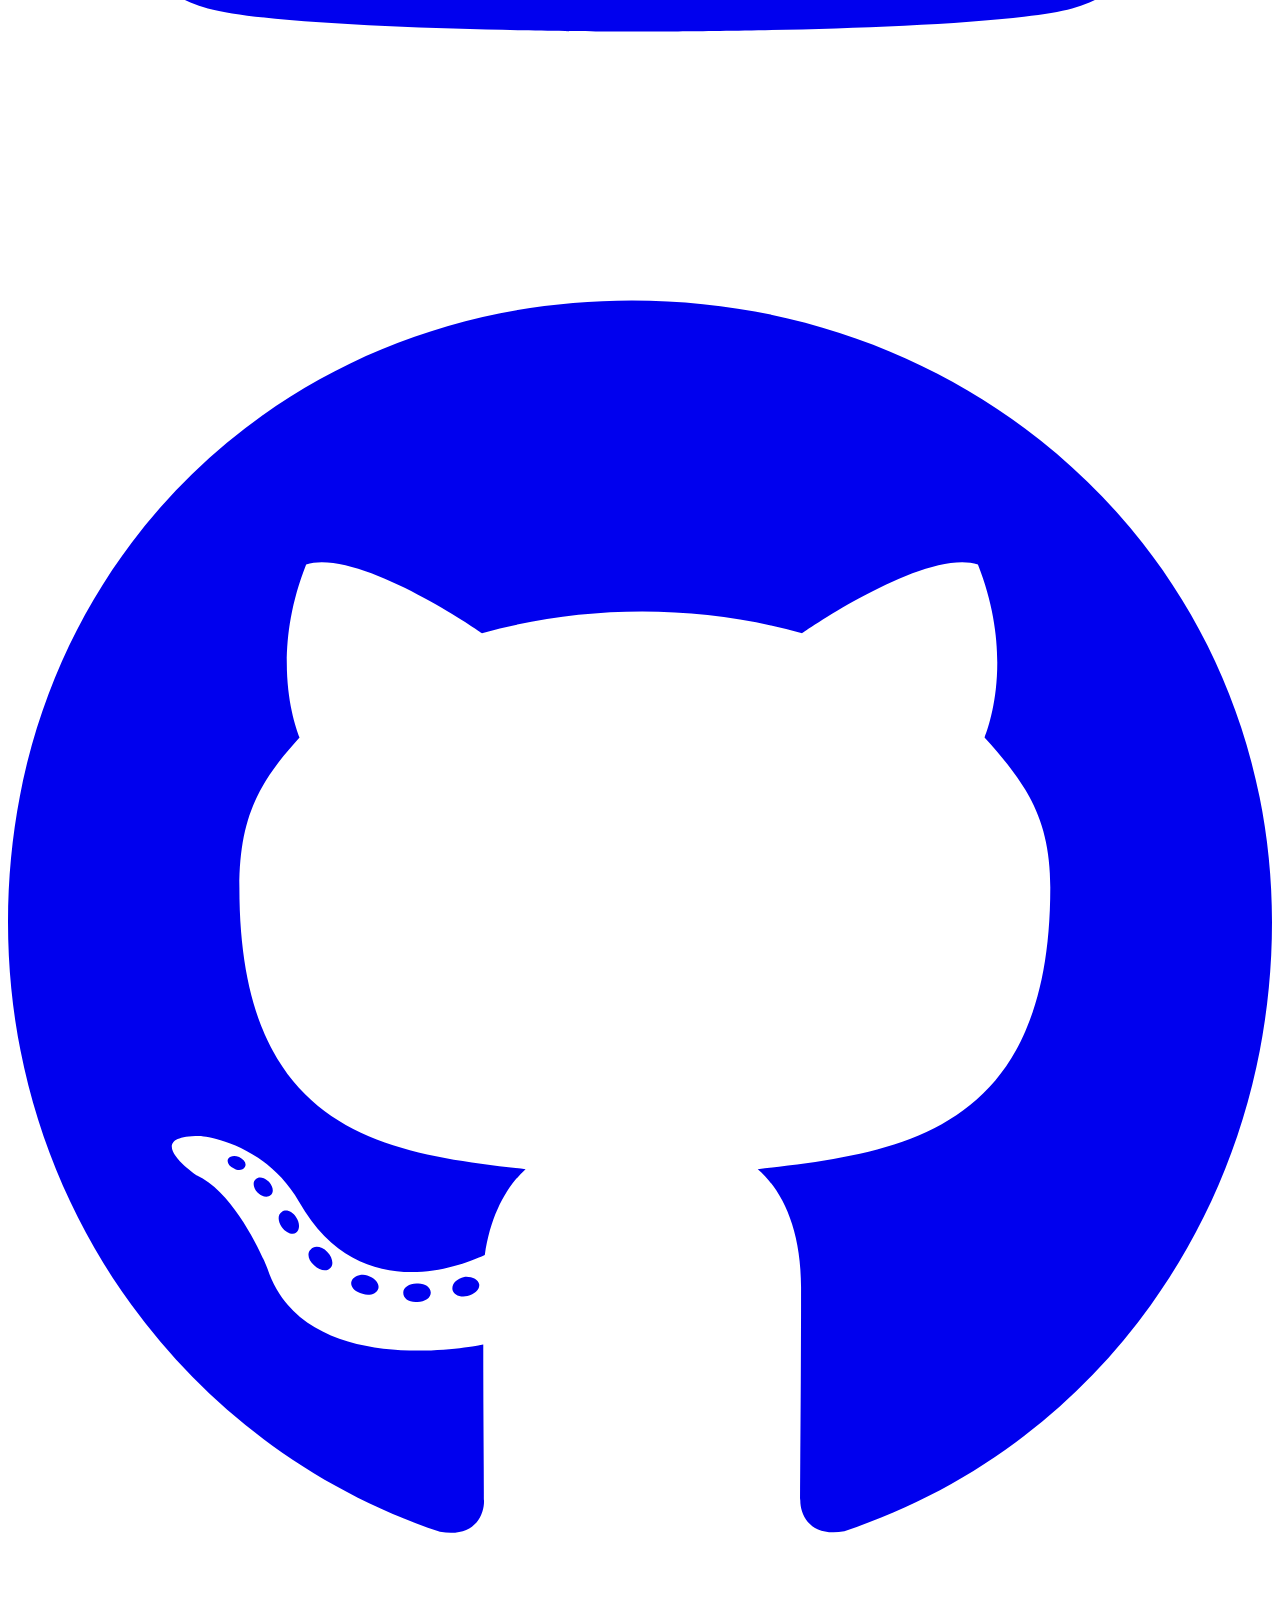
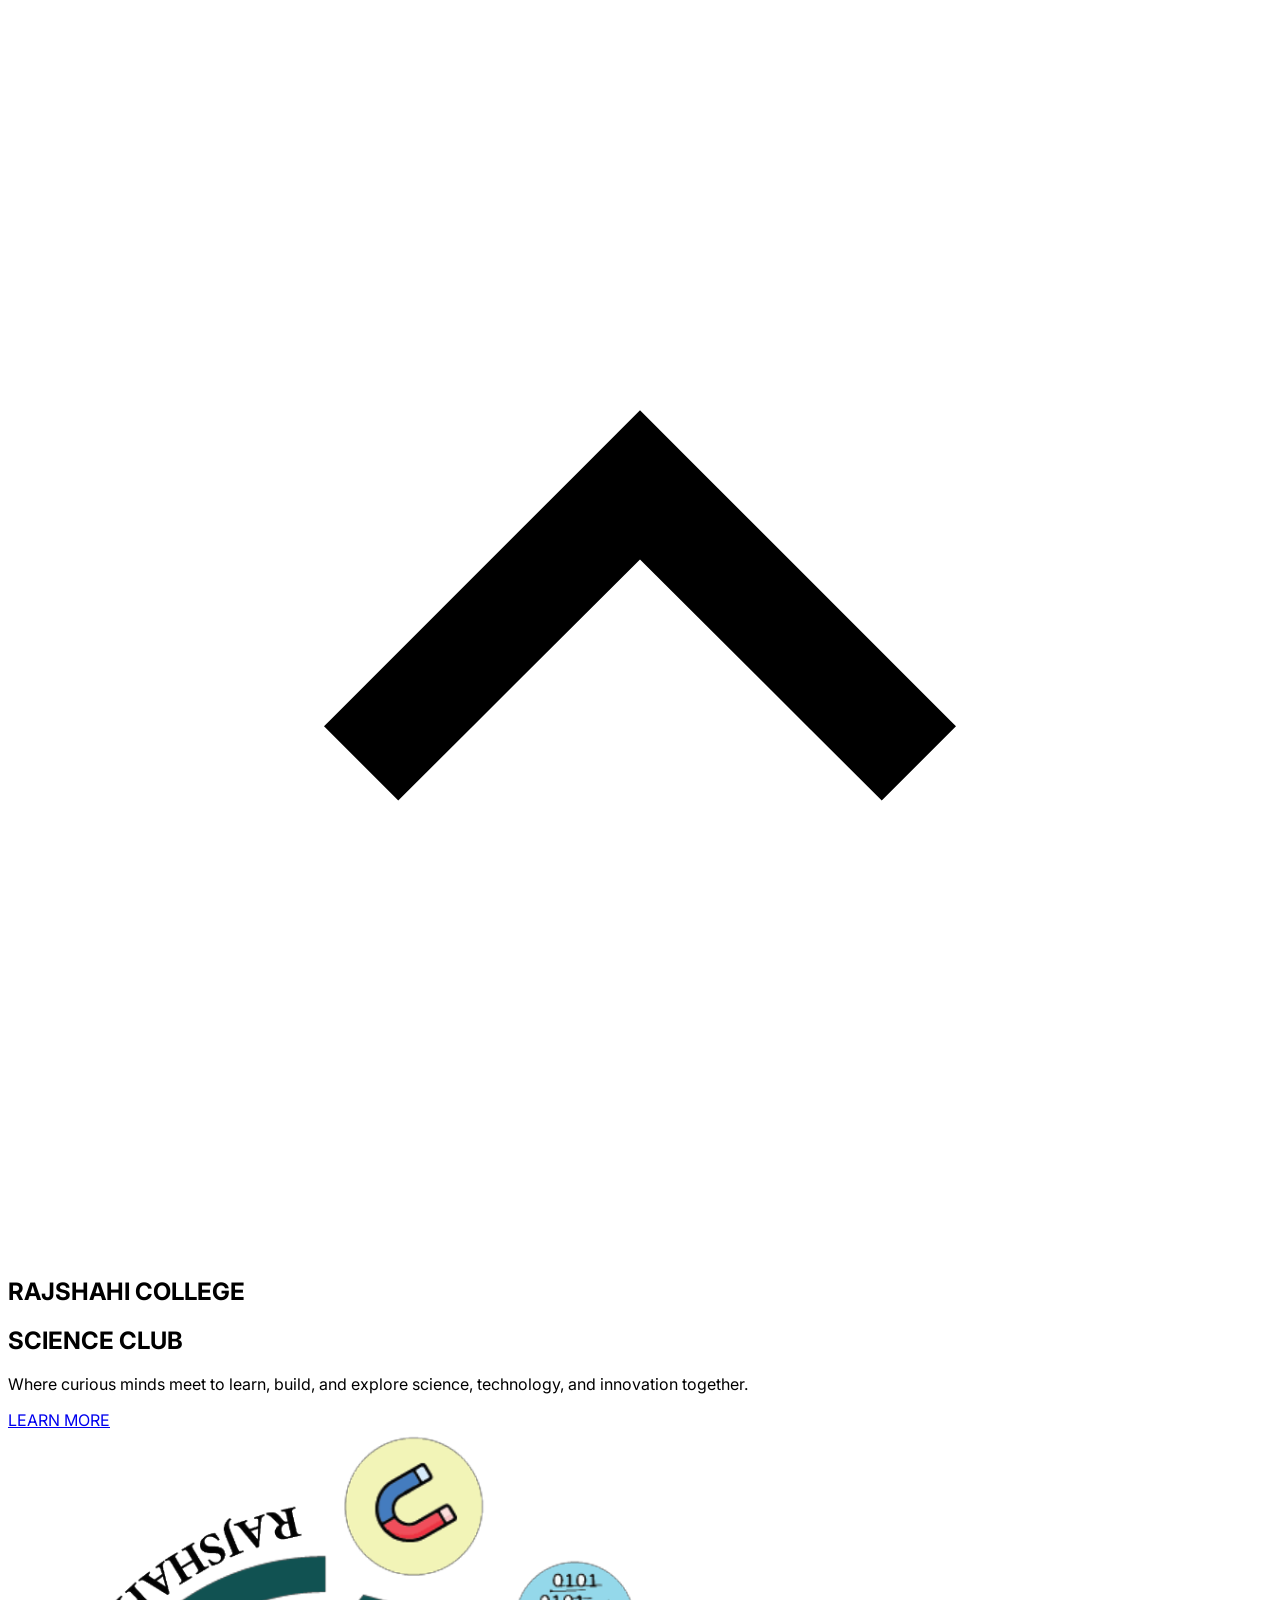
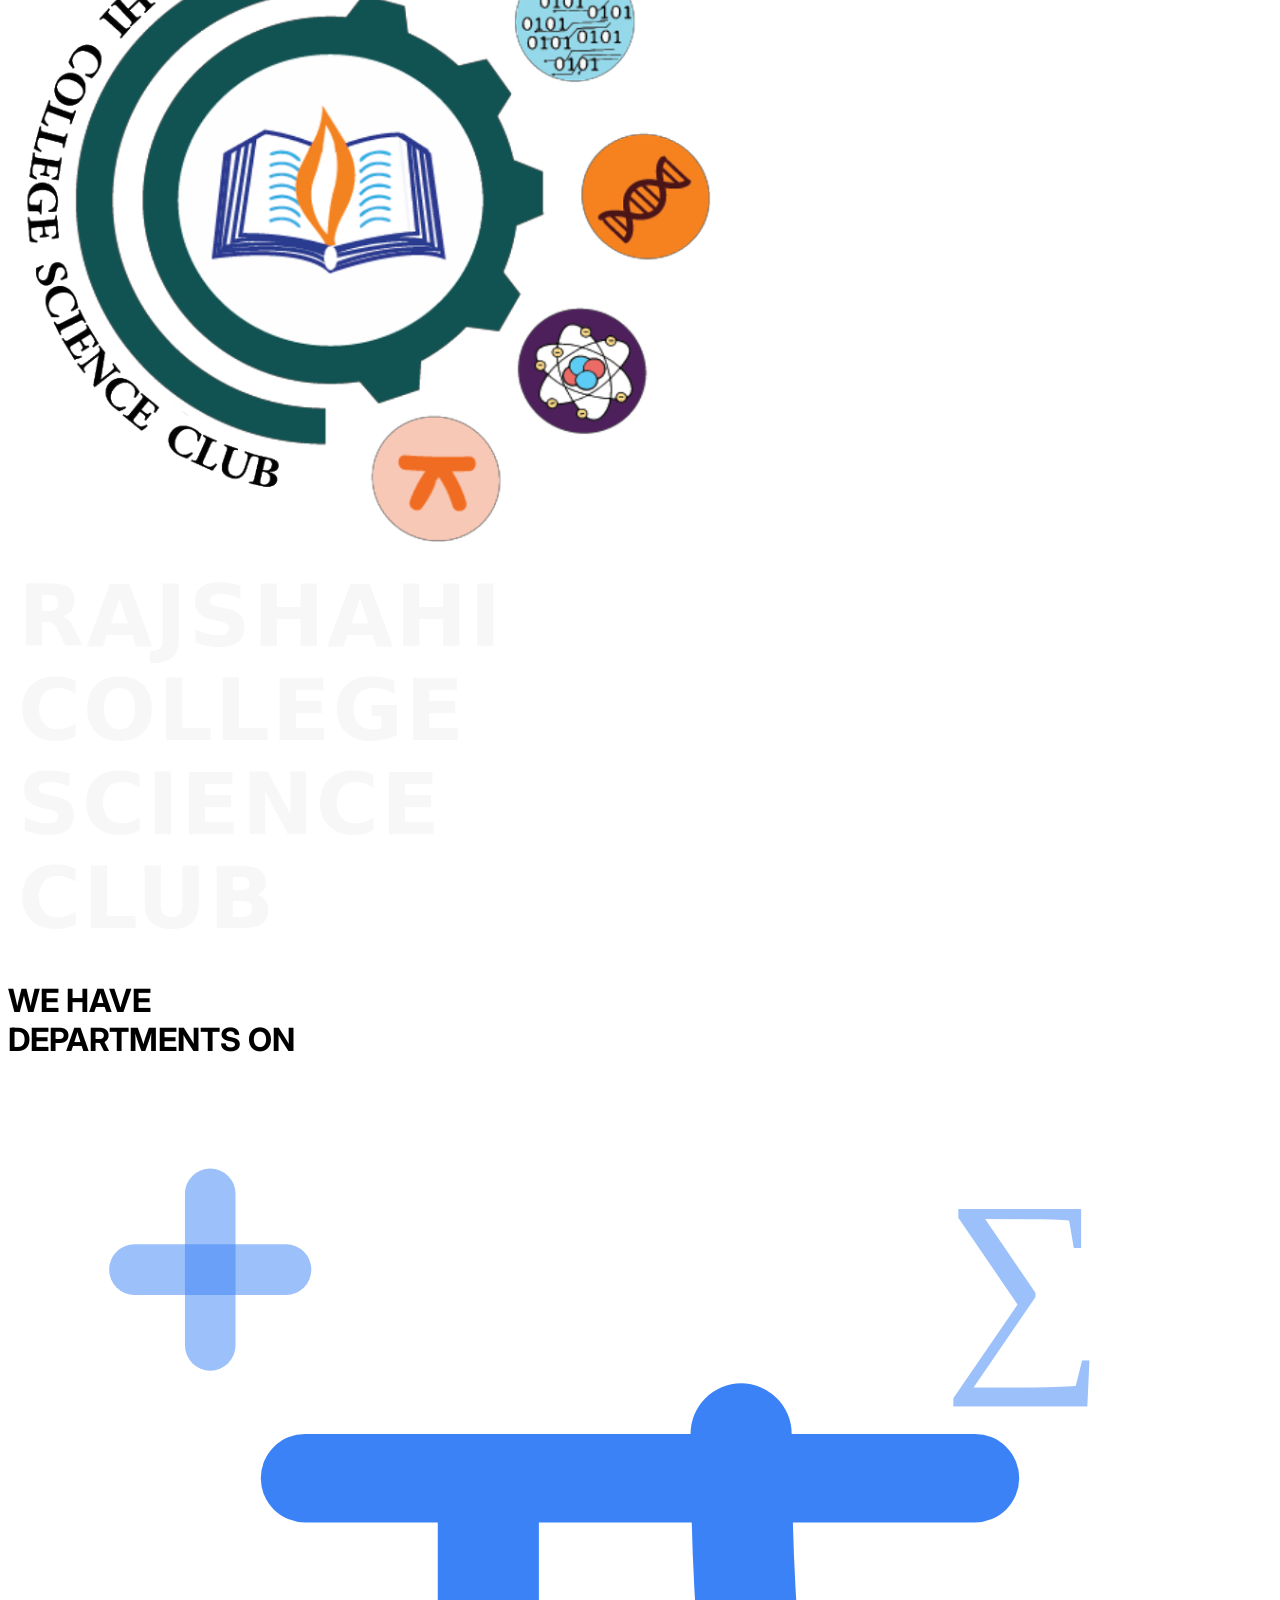
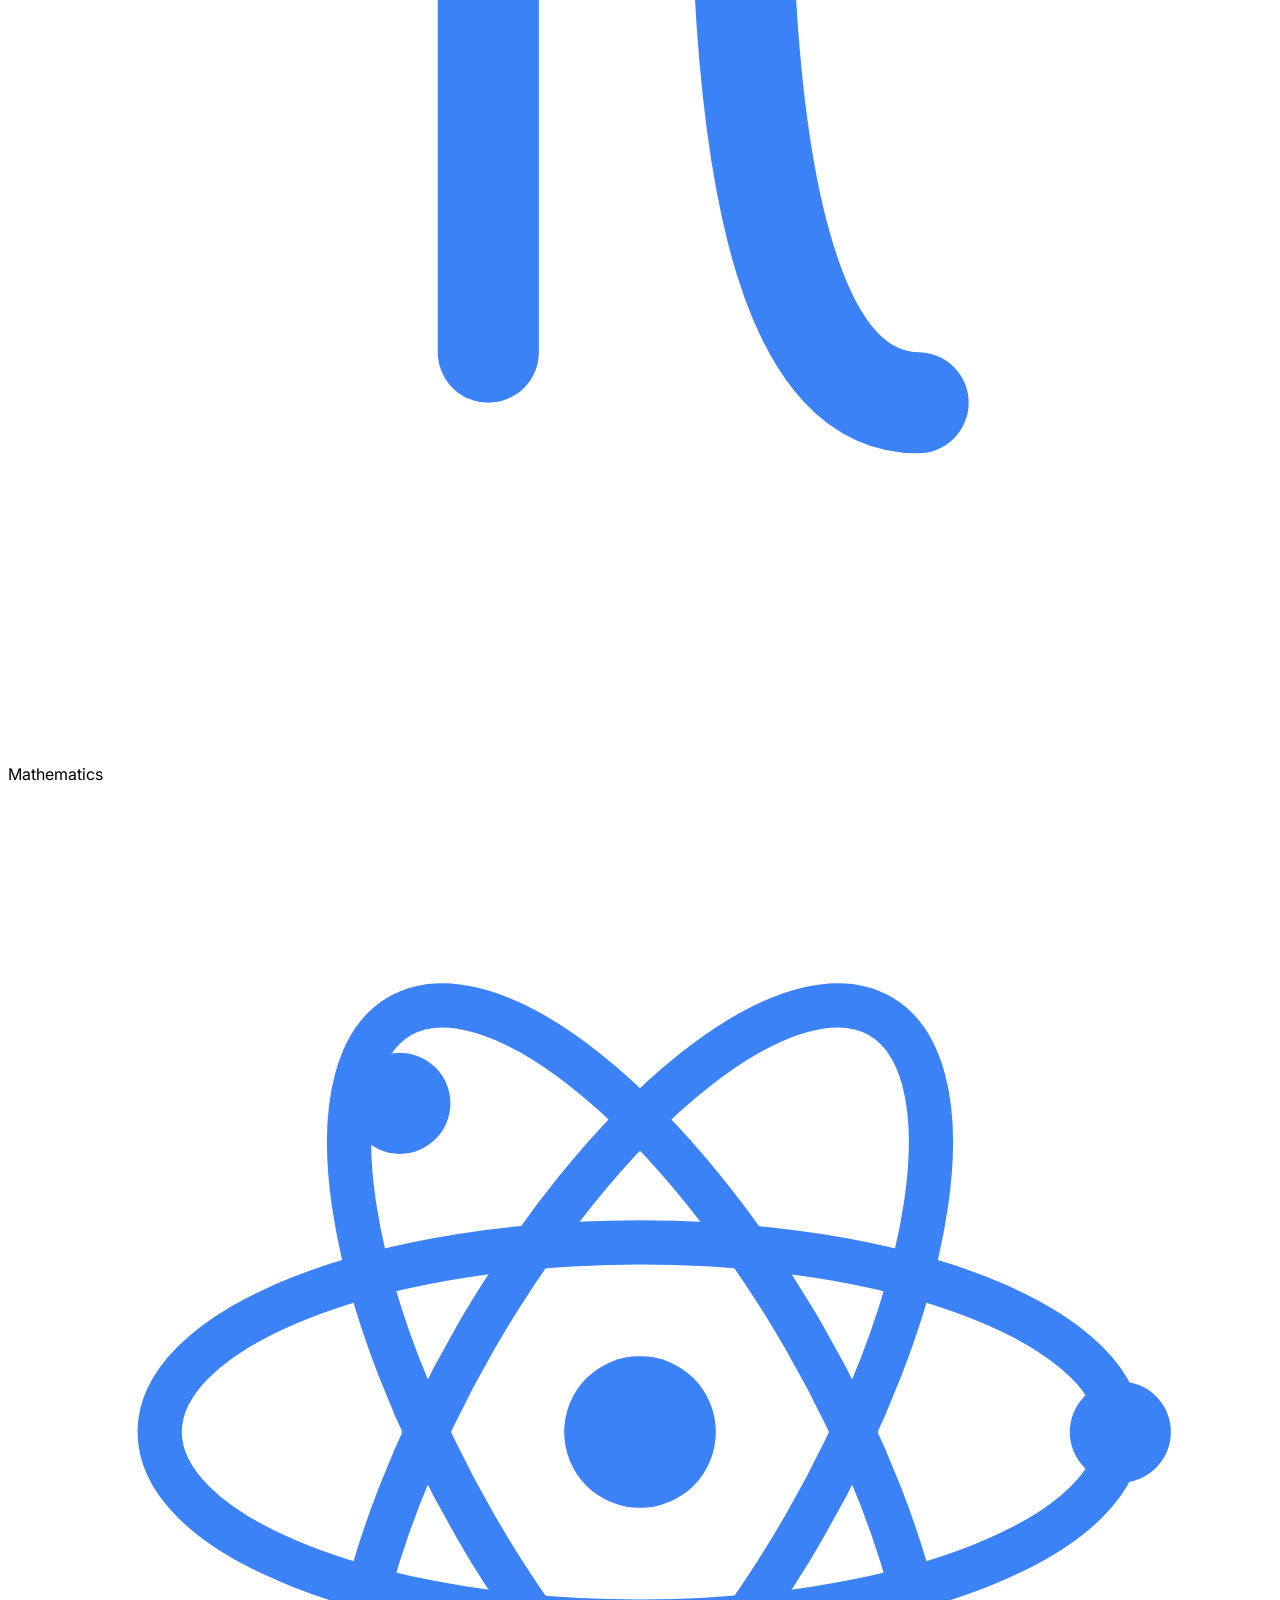
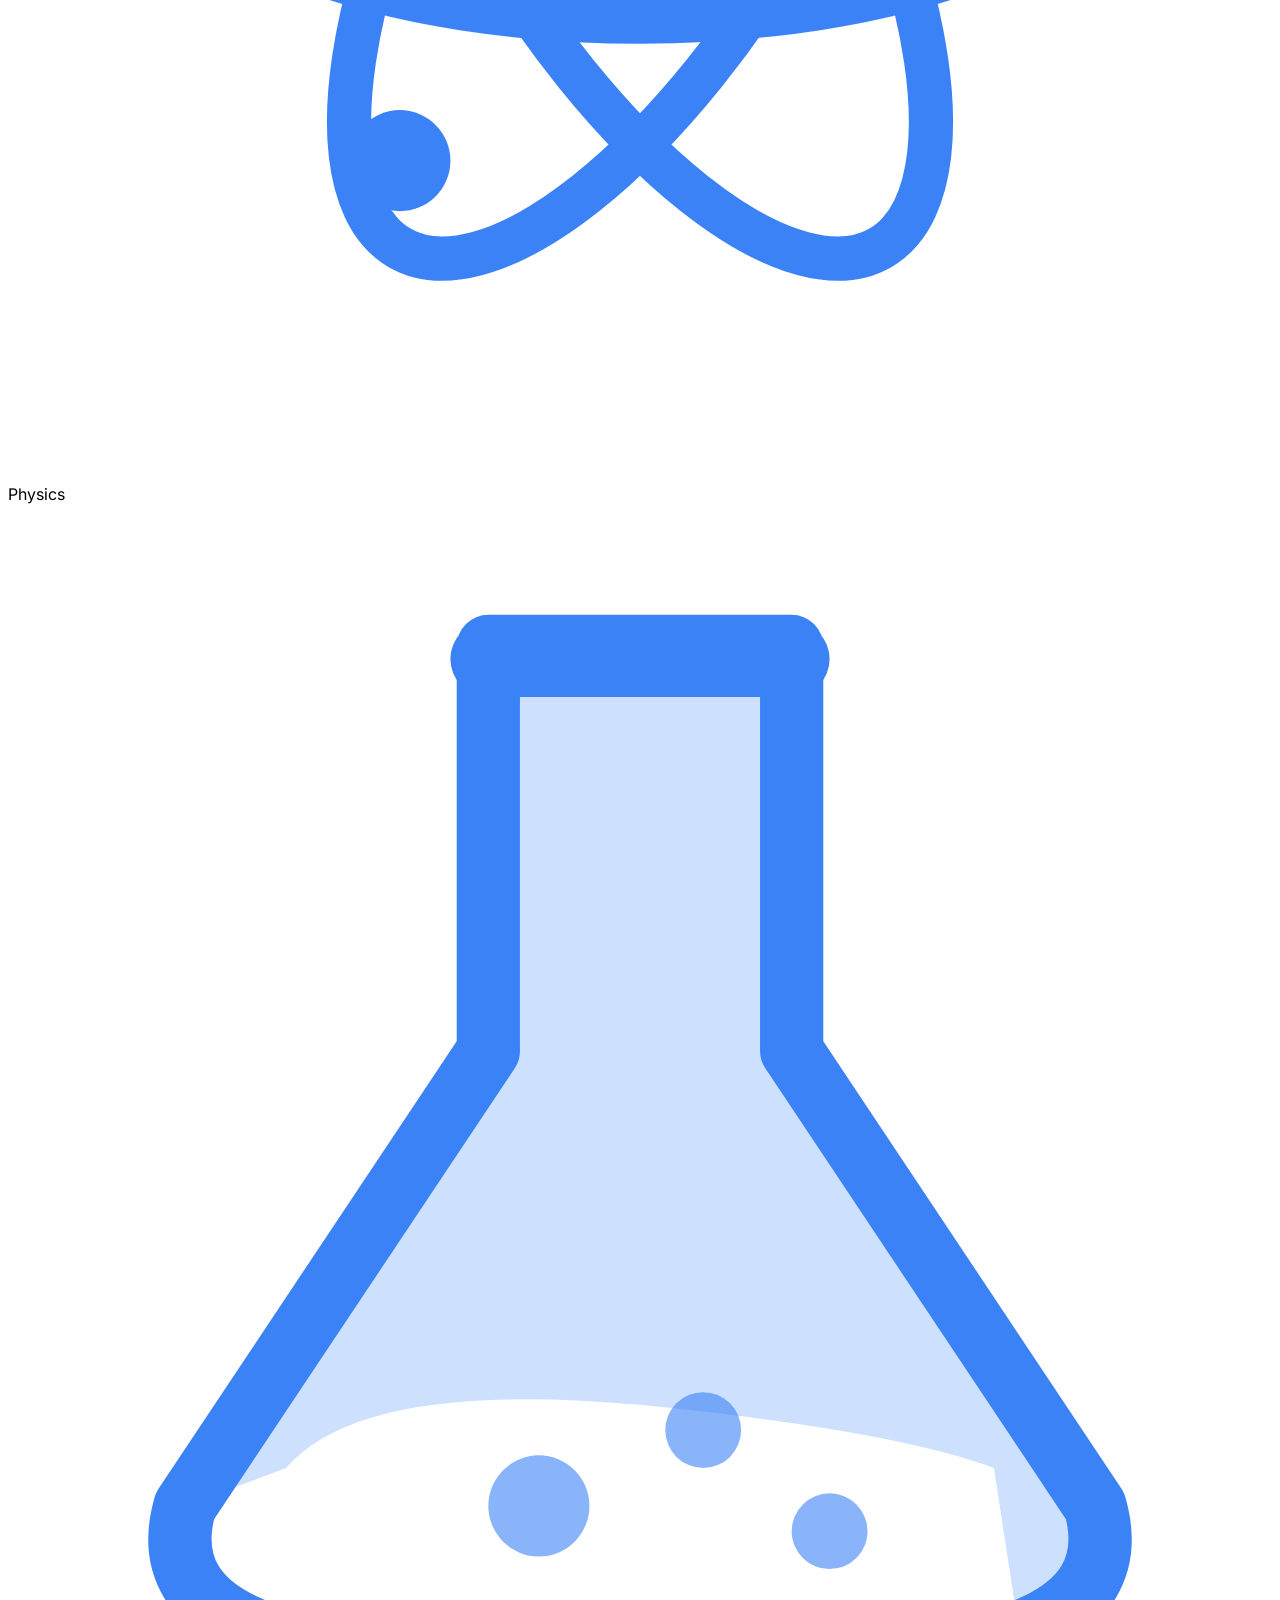
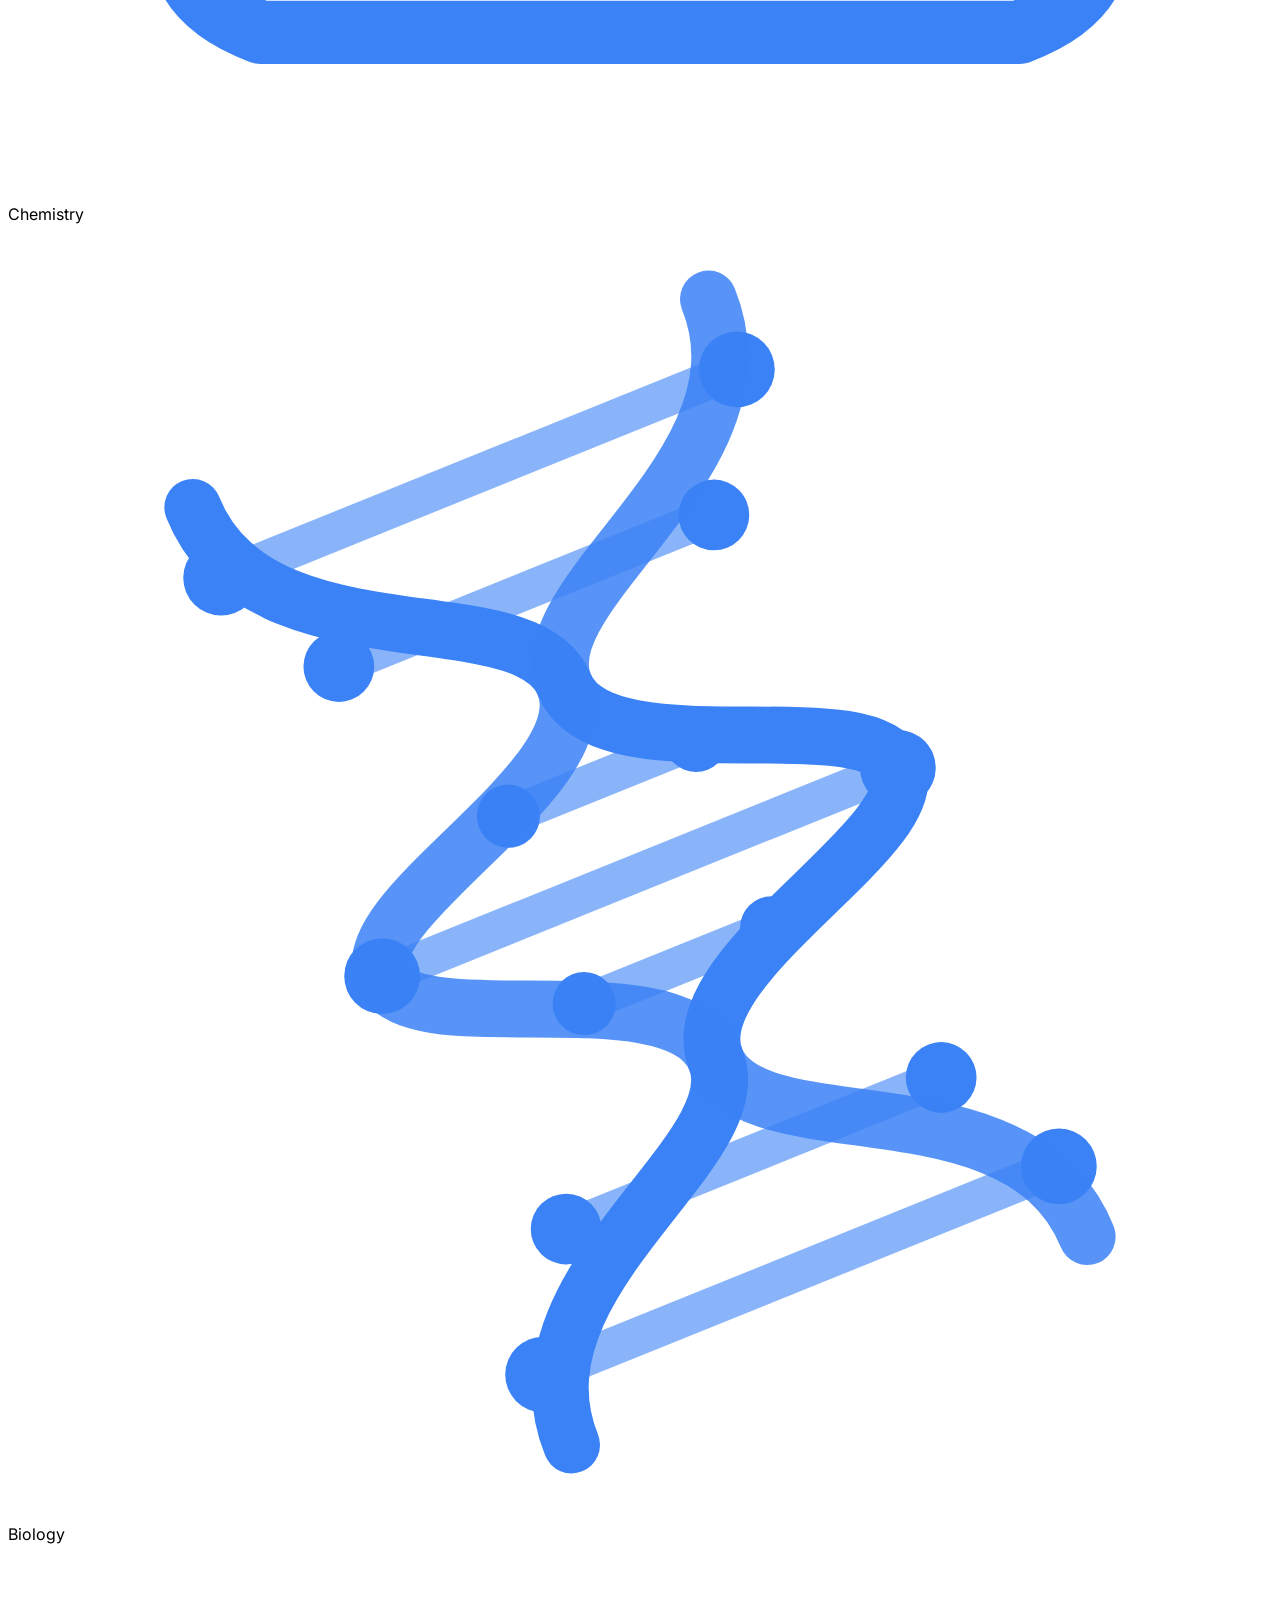
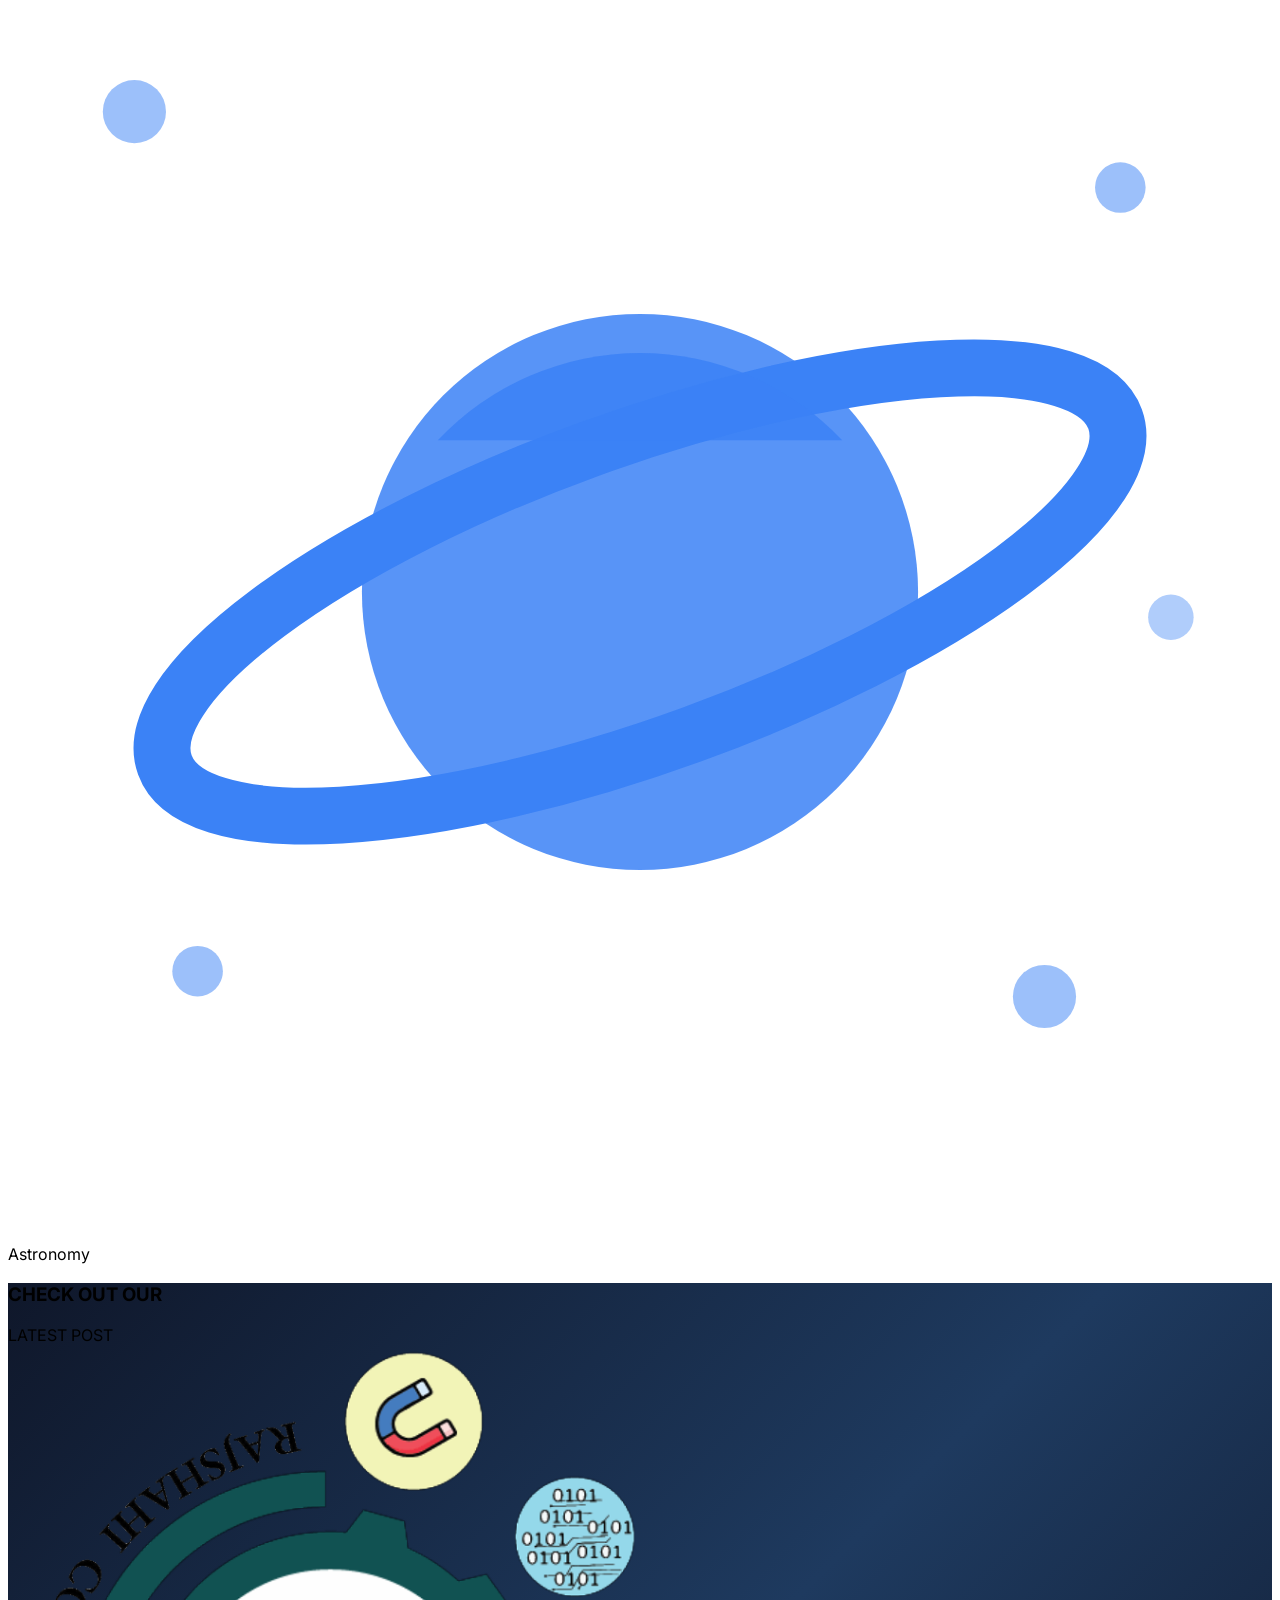
==== commit 7d90d9ce: "Mobile navbar: icon-only tabs, expand sideways on active, hamburger for About+Blog, thicker pill" ====
--- a/index.html
+++ b/index.html
@@ -405,7 +405,6 @@
 <style id="rcsc-nav-styles">
   /* ══ RCSC Floating Pill Navbar ══════════════════════════════════════════ */
 
-  /* ── Top pill (base — applies on all screen sizes) ─────────────────── */
   #rcsc-nav {
     position: fixed;
     top: 16px;
@@ -431,7 +430,7 @@
     pointer-events: none;
   }
 
-  /* Logo */
+  /* ── Logo ─────────────────────────────────────────────────────────────── */
   #rcsc-nav .n-logo {
     display: flex; align-items: center; gap: 8px;
     text-decoration: none; padding-right: 4px; flex-shrink: 0;
@@ -444,21 +443,23 @@
     font-size: 15px; font-weight: 700; color: #fff; letter-spacing: 0.03em;
   }
 
-  /* Links container */
+  /* ── Links container ──────────────────────────────────────────────────── */
   #rcsc-nav .n-links {
     position: relative; display: flex; align-items: center;
     background: rgba(255,255,255,0.05); border-radius: 9999px; padding: 4px;
   }
-  /* Sliding pill */
+
+  /* ── Sliding pill ─────────────────────────────────────────────────────── */
   #rcsc-nav .n-pill {
     position: absolute; top: 4px; left: 0; height: calc(100% - 8px);
     background: rgba(255,255,255,0.14); border-radius: 9999px;
     pointer-events: none;
-    transition: transform 0.42s cubic-bezier(0.16,1,0.3,1), width 0.42s cubic-bezier(0.16,1,0.3,1);
+    transition: transform 0.42s cubic-bezier(0.16,1,0.3,1),
+                width   0.42s cubic-bezier(0.16,1,0.3,1);
     will-change: transform, width;
   }
 
-  /* Individual link */
+  /* ── Desktop link ─────────────────────────────────────────────────────── */
   #rcsc-nav .n-link {
     position: relative; z-index: 1; display: flex; align-items: center; gap: 4px;
     padding: 7px 14px; border-radius: 9999px; font-size: 13.5px; font-weight: 500;
@@ -469,14 +470,15 @@
   #rcsc-nav .n-link:hover,
   #rcsc-nav .n-link.n-active { color: #fff; }
 
-  /* Dropdown (desktop) */
+  /* ── Desktop dropdown ─────────────────────────────────────────────────── */
   #rcsc-nav .n-drop-wrap { position: relative; }
   #rcsc-nav .n-dropdown {
     display: none; position: absolute; top: calc(100% + 10px); left: 50%;
     transform: translateX(-50%); background: rgba(10,11,13,0.97);
     border: 1px solid rgba(255,255,255,0.1); border-radius: 14px;
     padding: 6px; min-width: 150px;
-    box-shadow: 0 12px 32px -4px rgba(0,0,0,0.5); backdrop-filter: blur(14px);
+    box-shadow: 0 12px 32px -4px rgba(0,0,0,0.5);
+    backdrop-filter: blur(14px); -webkit-backdrop-filter: blur(14px);
   }
   #rcsc-nav .n-drop-wrap:hover .n-dropdown,
   #rcsc-nav .n-drop-wrap:focus-within .n-dropdown { display: block; }
@@ -486,40 +488,89 @@
     text-decoration: none; transition: background 0.15s, color 0.15s;
   }
   #rcsc-nav .n-dropdown a:hover { background: rgba(255,255,255,0.08); color: #fff; }
-  #rcsc-nav .n-chevron { width: 10px; height: 10px; opacity: 0.6; transition: transform 0.2s; flex-shrink: 0; }
+  #rcsc-nav .n-chevron {
+    width: 10px; height: 10px; opacity: 0.6;
+    transition: transform 0.2s; flex-shrink: 0;
+  }
   #rcsc-nav .n-drop-wrap:hover .n-chevron { transform: rotate(180deg); }
 
-  /* Icon span: hidden on desktop, shown on mobile */
+  /* ── Icon span: shown only on mobile ─────────────────────────────────── */
   .n-icon {
     display: none;
     align-items: center; justify-content: center; flex-shrink: 0;
   }
   .n-icon svg { width: 20px; height: 20px; }
 
-  /* Text label: always shown on desktop */
-  .n-text { }
-
-  /* ── Desktop / tablet ── */
+  /* ── Text label: expand-on-active (mobile only) ───────────────────────── */
+  .n-text { } /* visible as-is on desktop */
+
+  /* ── Items only shown on desktop ──────────────────────────────────────── */
+  .n-desktop-only { }
+  /* ── Items only shown on mobile ───────────────────────────────────────── */
+  .n-mobile-only { display: none; }
+
+  /* ── Hamburger / overflow menu ────────────────────────────────────────── */
+  .n-menu-wrap {
+    display: none; /* desktop: hidden */
+    position: relative; flex-shrink: 0;
+  }
+  .n-menu-btn {
+    display: flex; align-items: center; justify-content: center;
+    width: 42px; height: 42px;
+    background: rgba(255,255,255,0.08); border-radius: 9999px;
+    border: none; cursor: pointer;
+    color: rgba(255,255,255,0.65);
+    transition: background 0.2s, color 0.2s;
+    flex-shrink: 0;
+  }
+  .n-menu-btn:hover      { background: rgba(255,255,255,0.14); color: #fff; }
+  .n-menu-btn.n-active   { background: rgba(255,255,255,0.14); color: #fff; }
+  .n-menu-btn svg { width: 18px; height: 18px; }
+
+  #n-menu-dropdown {
+    display: none;
+    position: absolute; top: calc(100% + 10px); right: 0;
+    background: rgba(10,11,13,0.97);
+    border: 1px solid rgba(255,255,255,0.1); border-radius: 14px;
+    padding: 6px; min-width: 140px;
+    box-shadow: 0 12px 32px -4px rgba(0,0,0,0.5);
+    backdrop-filter: blur(14px); -webkit-backdrop-filter: blur(14px);
+    z-index: 10;
+  }
+  #n-menu-dropdown.open { display: block; }
+  #n-menu-dropdown a {
+    display: flex; align-items: center; gap: 10px;
+    padding: 10px 14px; border-radius: 9px;
+    color: rgba(255,255,255,0.65); font-size: 14px; font-weight: 500;
+    text-decoration: none; transition: background 0.15s, color 0.15s;
+  }
+  #n-menu-dropdown a.n-active,
+  #n-menu-dropdown a:hover { background: rgba(255,255,255,0.08); color: #fff; }
+  #n-menu-dropdown a svg { width: 17px; height: 17px; flex-shrink: 0; }
+
+  /* ══ Desktop / tablet ════════════════════════════════════════════════════ */
   @media (min-width: 768px) {
-    #rcsc-nav .n-burger { display: none; }
+    .n-mobile-only { display: none !important; }
+    .n-menu-wrap   { display: none !important; }
+    #n-menu-dropdown { display: none !important; }
   }
   @media (max-width: 1023px) and (min-width: 768px) {
     #rcsc-nav .n-link { padding: 7px 10px; font-size: 12.5px; }
   }
 
-  /* ══ Mobile: single full-width top pill ════════════════════════════════ */
+  /* ══ Mobile ══════════════════════════════════════════════════════════════ */
   @media (max-width: 767px) {
 
-    /* Stretch pill edge-to-edge */
+    /* Full-width, slightly thicker pill */
     #rcsc-nav {
       left: 10px;
       right: 10px;
       transform: none;
-      padding: 5px 5px 5px 5px;
-      gap: 2px;
-    }
-
-    /* Never hide on mobile — no scroll-hide */
+      padding: 8px 6px;
+      gap: 4px;
+    }
+
+    /* Never hide on mobile */
     #rcsc-nav.nav-hidden {
       transform: none !important;
       opacity: 1 !important;
@@ -528,80 +579,88 @@
 
     /* Logo: image only, no text */
     #rcsc-nav .n-logo span { display: none; }
-    #rcsc-nav .n-logo { padding-right: 0; flex-shrink: 0; }
+    #rcsc-nav .n-logo { padding-right: 0; }
     #rcsc-nav .n-logo img { width: 34px; height: 34px; }
 
-    /* Links: fill remaining space, no background of their own */
+    /* Links area: fill space, no inner background */
     #rcsc-nav .n-links {
       flex: 1;
       display: flex;
+      align-items: center;
+      justify-content: center;
+      gap: 2px;
       background: none;
-      border-radius: 9999px;
+      border-radius: 0;
       padding: 0;
-      overflow: hidden;
-    }
-
-    /* Pill: flush inside n-links */
+    }
+
+    /* Pill: flush inside the links area */
     #rcsc-nav .n-pill {
       top: 1px;
       height: calc(100% - 2px);
-      background: rgba(255,255,255,0.14);
-      border-radius: 9999px;
-    }
-
-    /* Each nav item: column layout, equal share */
+      background: rgba(255,255,255,0.15);
+    }
+
+    /* Each nav item: icon mode (horizontal, icon + collapsed label) */
     #rcsc-nav .n-link {
-      flex: 1;
-      flex-direction: column;
+      flex-direction: row;
       justify-content: center;
-      align-items: center;
-      padding: 5px 2px;
-      gap: 2px;
-      font-size: 9px;
+      padding: 8px 10px;
+      gap: 5px;
       color: rgba(255,255,255,0.4);
-      min-width: 0;
+      font-size: 12.5px;
+      font-weight: 500;
     }
     #rcsc-nav .n-link:hover,
     #rcsc-nav .n-link.n-active { color: #fff; }
-
-    /* Icons: show on mobile */
+    #rcsc-nav .n-link.n-active { padding: 8px 14px; }
+
+    /* Icons: show */
     .n-icon { display: flex; }
-    .n-icon svg { width: 18px; height: 18px; }
-
-    /* Text: always visible, small */
+    .n-icon svg { width: 20px; height: 20px; }
+
+    /* Text label: collapsed → expands on active (sideways) */
     .n-text {
       display: block;
-      font-size: 9px;
-      font-weight: 500;
-      letter-spacing: 0.01em;
-      line-height: 1;
+      max-width: 0;
       overflow: hidden;
-      text-overflow: ellipsis;
+      opacity: 0;
       white-space: nowrap;
-      max-width: 100%;
-    }
-
-    /* Dropdown: disabled on mobile */
-    #rcsc-nav .n-drop-wrap .n-dropdown { display: none !important; }
-    #rcsc-nav .n-chevron { display: none !important; }
-
-    /* Remove old bottom nav */
+      transition: max-width 0.4s cubic-bezier(0.16,1,0.3,1),
+                  opacity   0.25s ease 0.08s;
+    }
+    .n-link.n-active .n-text {
+      max-width: 72px;
+      opacity: 1;
+    }
+
+    /* Desktop-only items: hide */
+    .n-desktop-only  { display: none !important; }
+    .n-desktop-drop  { display: none !important; }
+
+    /* Mobile-only items: show */
+    .n-mobile-only { display: flex !important; }
+
+    /* Hamburger: show */
+    .n-menu-wrap { display: flex; align-items: center; }
+
+    /* Bottom nav: remove entirely */
     #rcsc-bottom-nav { display: none !important; }
-
-    /* Reset body padding from old bottom nav */
     body { padding-bottom: 0 !important; }
   }
 </style>
 
+<!-- ═══════════════════════════════════════════════════════ NAV HTML ══ -->
 <nav id="rcsc-nav">
   <a class="n-logo" href="index.html">
     <img src="logo.png" alt="RCSC" />
     <span>RCSC</span>
   </a>
+
   <div class="n-links" id="n-links">
     <div class="n-pill" id="n-pill"></div>
 
-    <!-- Home -->
+    <!-- Home (desktop + mobile) -->
     <a class="n-link" href="index.html" data-page="index">
       <span class="n-icon">
         <svg fill="none" stroke="currentColor" stroke-linecap="round" stroke-linejoin="round" stroke-width="2" viewBox="0 0 24 24">
@@ -612,28 +671,13 @@
       <span class="n-text">Home</span>
     </a>
 
-    <!-- About -->
-    <a class="n-link" href="about.html" data-page="about">
-      <span class="n-icon">
-        <svg viewBox="0 0 24 24" fill="none" stroke="currentColor" stroke-width="2" stroke-linecap="round" stroke-linejoin="round">
-          <circle cx="12" cy="12" r="10"/>
-          <path d="M12 16v-4"/>
-          <path d="M12 8h.01"/>
-        </svg>
-      </span>
-      <span class="n-text">About</span>
-    </a>
-
-    <!-- Activities (dropdown on desktop, direct link on mobile) -->
-    <div class="n-drop-wrap">
-      <button class="n-link" data-page="activities" data-href="activities.html">
-        <span class="n-icon">
-          <svg viewBox="0 0 24 24" fill="none" stroke="currentColor" stroke-width="2" stroke-linecap="round" stroke-linejoin="round">
-            <path d="M8 2v4M16 2v4M3 10h18"/>
-            <rect x="3" y="4" width="18" height="18" rx="2"/>
-          </svg>
-        </span>
-        <span class="n-text">Events</span>
+    <!-- About: desktop main nav only; mobile → hamburger -->
+    <a class="n-link n-desktop-only" href="about.html" data-page="about">About</a>
+
+    <!-- Activities: desktop has dropdown, mobile has direct link -->
+    <div class="n-drop-wrap n-desktop-drop">
+      <button class="n-link" data-page="activities">
+        Activities
         <svg class="n-chevron" fill="currentColor" viewBox="0 0 320 512">
           <path d="M137.4 374.6c12.5 12.5 32.8 12.5 45.3 0l128-128c9.2-9.2 11.9-22.9 6.9-34.9s-16.6-19.8-29.6-19.8L32 192c-12.9 0-24.6 7.8-29.6 19.8s-2.2 25.7 6.9 34.9l128 128z"/>
         </svg>
@@ -643,8 +687,18 @@
         <a href="publication.html">Publication</a>
       </div>
     </div>
-
-    <!-- Executives -->
+    <!-- Activities: mobile direct icon link -->
+    <a class="n-link n-mobile-only" href="activities.html" data-page="activities">
+      <span class="n-icon">
+        <svg viewBox="0 0 24 24" fill="none" stroke="currentColor" stroke-width="2" stroke-linecap="round" stroke-linejoin="round">
+          <path d="M8 2v4M16 2v4M3 10h18"/>
+          <rect x="3" y="4" width="18" height="18" rx="2"/>
+        </svg>
+      </span>
+      <span class="n-text">Events</span>
+    </a>
+
+    <!-- Executives (desktop + mobile) -->
     <a class="n-link" href="executive.html" data-page="executive">
       <span class="n-icon">
         <svg viewBox="0 0 24 24" fill="none" stroke="currentColor" stroke-width="2" stroke-linecap="round" stroke-linejoin="round">
@@ -655,19 +709,10 @@
       <span class="n-text">Execs</span>
     </a>
 
-    <!-- Blog -->
-    <a class="n-link" href="blog.html" data-page="blog">
-      <span class="n-icon">
-        <svg viewBox="0 0 24 24" fill="none" stroke="currentColor" stroke-width="2" stroke-linecap="round" stroke-linejoin="round">
-          <rect x="4" y="4" width="16" height="16" rx="4"/>
-          <path d="M8 8h4a2 2 0 1 1 0 4H8V8z"/>
-          <path d="M8 12h5a2 2 0 1 1 0 4H8v-4z"/>
-        </svg>
-      </span>
-      <span class="n-text">Blog</span>
-    </a>
-
-    <!-- Gallery -->
+    <!-- Blog: desktop main nav only; mobile → hamburger -->
+    <a class="n-link n-desktop-only" href="blog.html" data-page="blog">Blog</a>
+
+    <!-- Gallery (desktop + mobile) -->
     <a class="n-link" href="gallery.html" data-page="gallery">
       <span class="n-icon">
         <svg viewBox="0 0 24 24" fill="none" stroke="currentColor" stroke-width="2" stroke-linecap="round" stroke-linejoin="round">
@@ -679,7 +724,7 @@
       <span class="n-text">Photos</span>
     </a>
 
-    <!-- Contact -->
+    <!-- Contact (desktop + mobile) -->
     <a class="n-link" href="contact.html" data-page="contact">
       <span class="n-icon">
         <svg viewBox="0 0 24 24" fill="none" stroke="currentColor" stroke-width="1.75" stroke-linecap="round" stroke-linejoin="round">
@@ -689,17 +734,44 @@
       <span class="n-text">Contact</span>
     </a>
   </div>
+
+  <!-- ── Hamburger (mobile only: About + Blog) ── -->
+  <div class="n-menu-wrap" id="n-menu-wrap">
+    <button class="n-menu-btn" id="n-menu-btn" aria-label="More pages">
+      <svg fill="none" stroke="currentColor" stroke-width="2.2" stroke-linecap="round" viewBox="0 0 24 24">
+        <line x1="3" y1="6"  x2="21" y2="6"/>
+        <line x1="3" y1="12" x2="21" y2="12"/>
+        <line x1="3" y1="18" x2="21" y2="18"/>
+      </svg>
+    </button>
+    <div id="n-menu-dropdown">
+      <a href="about.html" data-page="about">
+        <svg viewBox="0 0 24 24" fill="none" stroke="currentColor" stroke-width="2" stroke-linecap="round" stroke-linejoin="round">
+          <circle cx="12" cy="12" r="10"/><path d="M12 16v-4"/><path d="M12 8h.01"/>
+        </svg>
+        About
+      </a>
+      <a href="blog.html" data-page="blog">
+        <svg viewBox="0 0 24 24" fill="none" stroke="currentColor" stroke-width="2" stroke-linecap="round" stroke-linejoin="round">
+          <rect x="4" y="4" width="16" height="16" rx="4"/>
+          <path d="M8 8h4a2 2 0 1 1 0 4H8V8z"/>
+          <path d="M8 12h5a2 2 0 1 1 0 4H8v-4z"/>
+        </svg>
+        Blog
+      </a>
+    </div>
+  </div>
 </nav>
 
 <script id="rcsc-nav-script">
 (function () {
   /* ── Page detection ──────────────────────────────────────────────────── */
-  const PAGE = document.documentElement.dataset.page || '';
-  const ACT_PAGES = ['activities', 'devsprint', 'chess-hub', 'science-fest', 'publication'];
-
-  function matchesPage(itemPage) {
-    if (itemPage === PAGE) return true;
-    if (itemPage === 'activities' && ACT_PAGES.includes(PAGE)) return true;
+  const PAGE     = document.documentElement.dataset.page || '';
+  const ACT_PAGES = ['activities','devsprint','chess-hub','science-fest','publication'];
+
+  function matchesPage(p) {
+    if (p === PAGE) return true;
+    if (p === 'activities' && ACT_PAGES.includes(PAGE)) return true;
     return false;
   }
 
@@ -708,7 +780,6 @@
   const topPill  = document.getElementById('n-pill');
 
   if (topLinks && topPill) {
-    // Mark active links
     topLinks.querySelectorAll('[data-page]').forEach(el => {
       if (matchesPage(el.dataset.page)) el.classList.add('n-active');
     });
@@ -719,65 +790,94 @@
       if (!el || !topPill || !topLinks) return;
       const lRect = topLinks.getBoundingClientRect();
       const eRect = el.getBoundingClientRect();
-      // Pill left: item offset from links container left edge
-      const left = eRect.left - lRect.left;
+      const left  = eRect.left - lRect.left;
       if (instant) {
         topPill.style.transition = 'none';
-        topPill.style.transform = 'translateX(' + left + 'px)';
-        topPill.style.width = eRect.width + 'px';
-        topPill.getBoundingClientRect(); // force reflow
+        topPill.style.transform  = 'translateX(' + left + 'px)';
+        topPill.style.width      = eRect.width + 'px';
+        topPill.getBoundingClientRect(); /* force reflow */
         topPill.style.transition = '';
       } else {
         topPill.style.transform = 'translateX(' + left + 'px)';
-        topPill.style.width = eRect.width + 'px';
+        topPill.style.width     = eRect.width + 'px';
       }
     }
 
     if (topActive) {
-      movePill(topActive, true);
+      /* On mobile: briefly disable text transition so pill measures expanded width */
+      var isMobile = window.innerWidth <= 767;
+      if (isMobile) {
+        topLinks.querySelectorAll('.n-text').forEach(function(t) {
+          t.style.transition = 'none';
+        });
+      }
+      requestAnimationFrame(function () {
+        movePill(topActive, true);
+        requestAnimationFrame(function () {
+          if (isMobile) {
+            topLinks.querySelectorAll('.n-text').forEach(function(t) {
+              t.style.transition = '';
+            });
+          }
+        });
+      });
     } else {
-      topPill.style.width = '0';
+      topPill.style.width   = '0';
       topPill.style.opacity = '0';
     }
 
-    // Desktop: hover moves the pill
-    topLinks.querySelectorAll('.n-link').forEach(link => {
-      link.addEventListener('mouseenter', () => {
-        if (window.innerWidth >= 768) movePill(link);
+    /* Desktop: hover slides the pill */
+    topLinks.querySelectorAll('.n-link').forEach(function(link) {
+      link.addEventListener('mouseenter', function() {
+        if (window.innerWidth >= 768) movePill(link, false);
       });
     });
-    topLinks.addEventListener('mouseleave', () => {
+    topLinks.addEventListener('mouseleave', function() {
       if (window.innerWidth >= 768) {
-        if (topActive) movePill(topActive);
+        if (topActive) movePill(topActive, false);
         else { topPill.style.width = '0'; topPill.style.opacity = '0'; }
       }
     });
 
-    window.addEventListener('resize', () => {
+    window.addEventListener('resize', function() {
       if (topActive) movePill(topActive, true);
     });
   }
 
-  /* ── Mobile: Activities button → navigate directly ───────────────────── */
-  document.querySelectorAll('button.n-link[data-href]').forEach(btn => {
-    btn.addEventListener('click', () => {
-      if (window.innerWidth <= 767) {
-        window.location.href = btn.dataset.href;
-      }
+  /* ── Hamburger menu (mobile: About + Blog) ───────────────────────────── */
+  var menuBtn  = document.getElementById('n-menu-btn');
+  var menuDrop = document.getElementById('n-menu-dropdown');
+
+  if (menuBtn && menuDrop) {
+    /* Highlight hamburger when About or Blog is the current page */
+    if (PAGE === 'about' || PAGE === 'blog') {
+      menuBtn.classList.add('n-active');
+    }
+    menuDrop.querySelectorAll('[data-page]').forEach(function(el) {
+      if (el.dataset.page === PAGE) el.classList.add('n-active');
     });
-  });
+
+    menuBtn.addEventListener('click', function(e) {
+      e.stopPropagation();
+      menuDrop.classList.toggle('open');
+    });
+    document.addEventListener('click', function() {
+      menuDrop.classList.remove('open');
+    });
+  }
 
   /* ── Scroll hide/show (desktop only) ────────────────────────────────── */
-  const topNav = document.getElementById('rcsc-nav');
-  let lastY = window.scrollY, ticking = false;
-
-  window.addEventListener('scroll', () => {
+  var topNav = document.getElementById('rcsc-nav');
+  var lastY  = window.scrollY;
+  var ticking = false;
+
+  window.addEventListener('scroll', function() {
     if (ticking) return;
     ticking = true;
-    requestAnimationFrame(() => {
+    requestAnimationFrame(function() {
       if (window.innerWidth >= 768) {
-        const y = window.scrollY;
-        const hide = y > lastY && y > 80;
+        var y    = window.scrollY;
+        var hide = y > lastY && y > 80;
         if (topNav) topNav.classList.toggle('nav-hidden', hide);
         lastY = y;
       }
@@ -787,6 +887,7 @@
 })();
 </script>
 <!-- [RCSC-NAV-END] -->
+
 
 
 
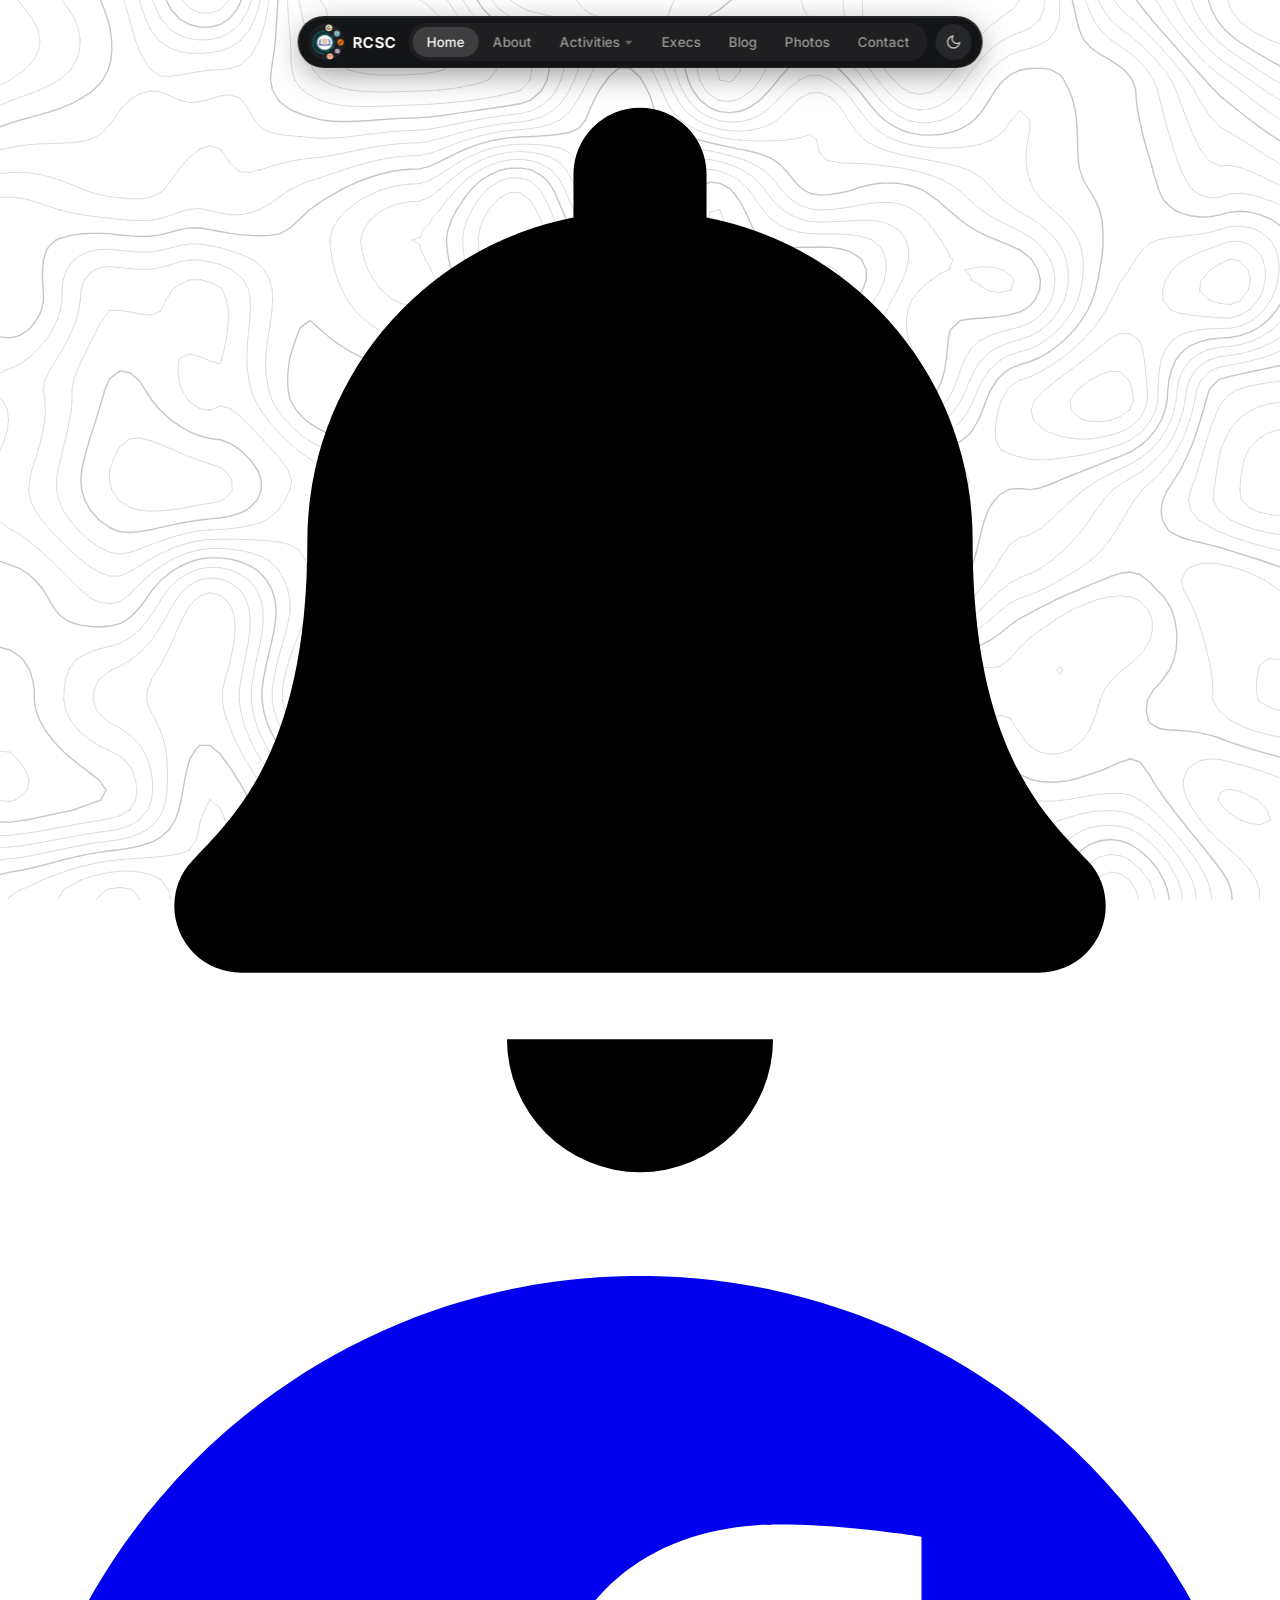
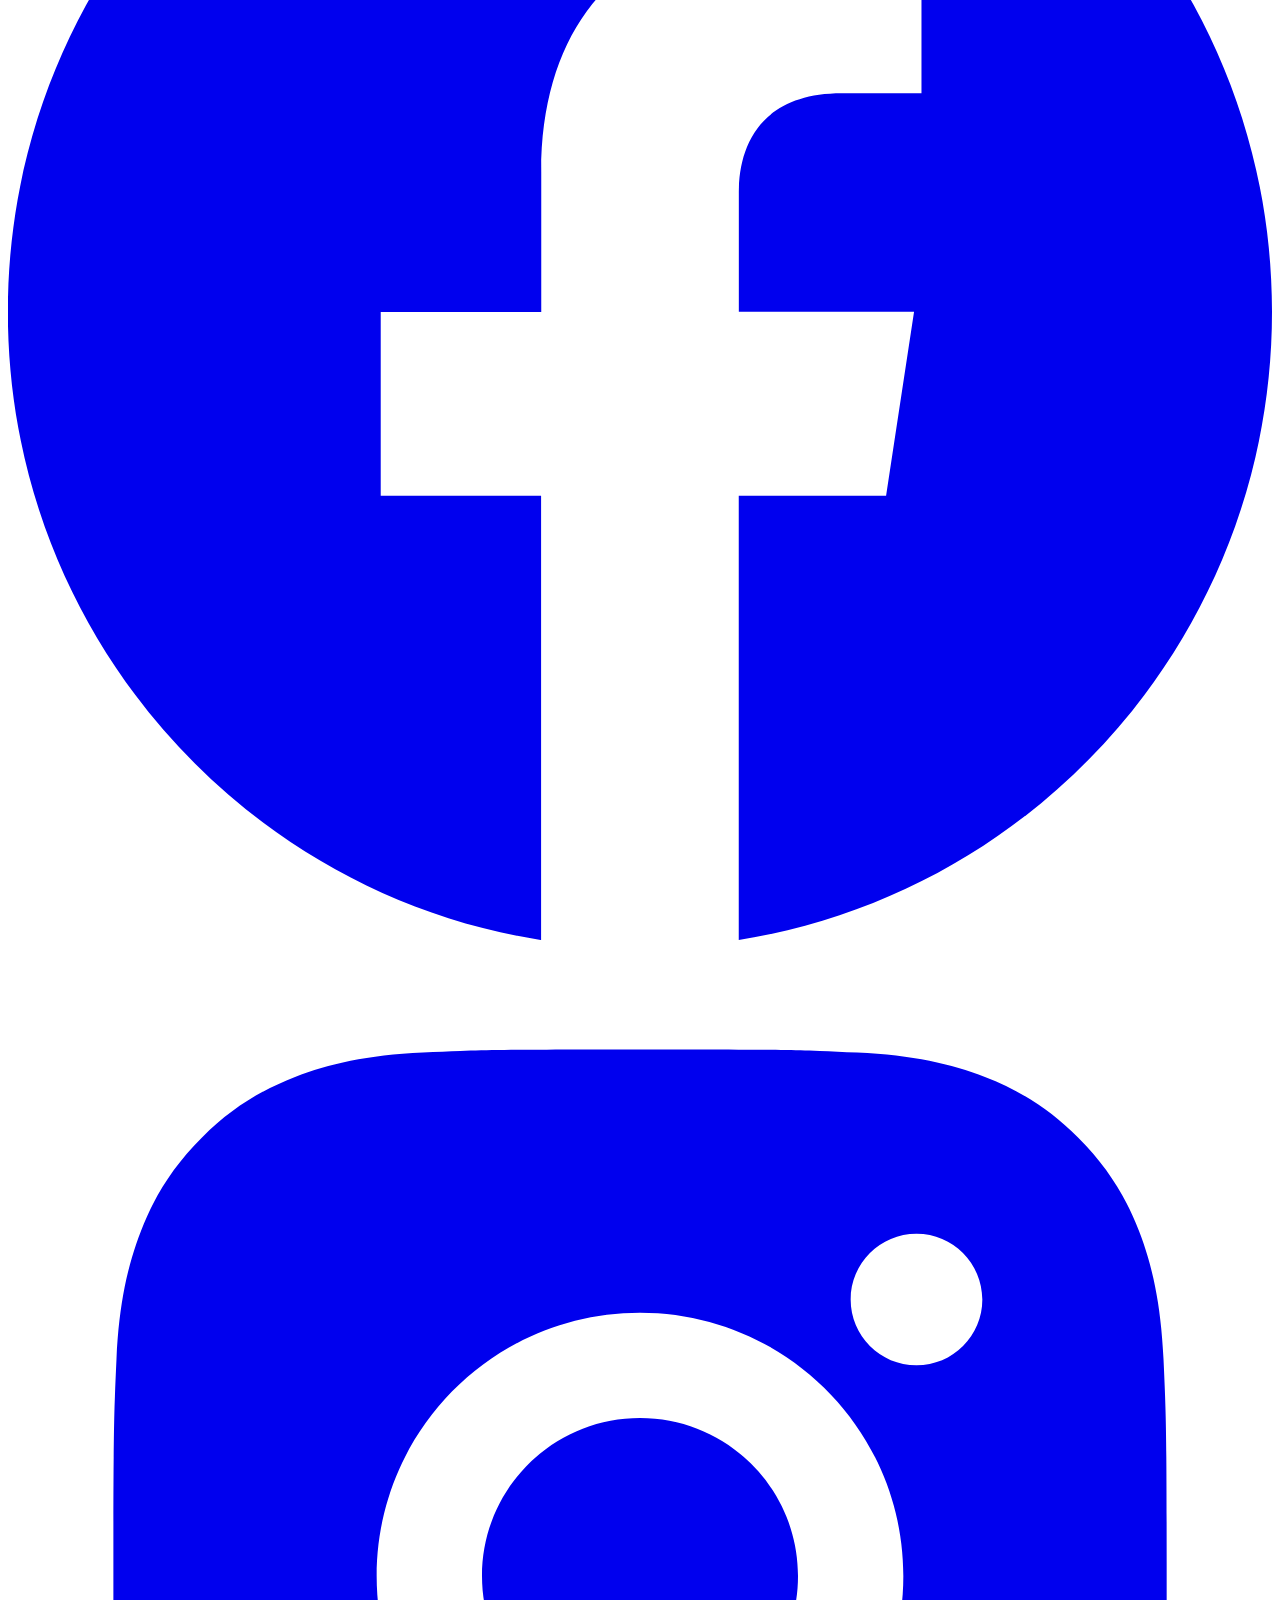
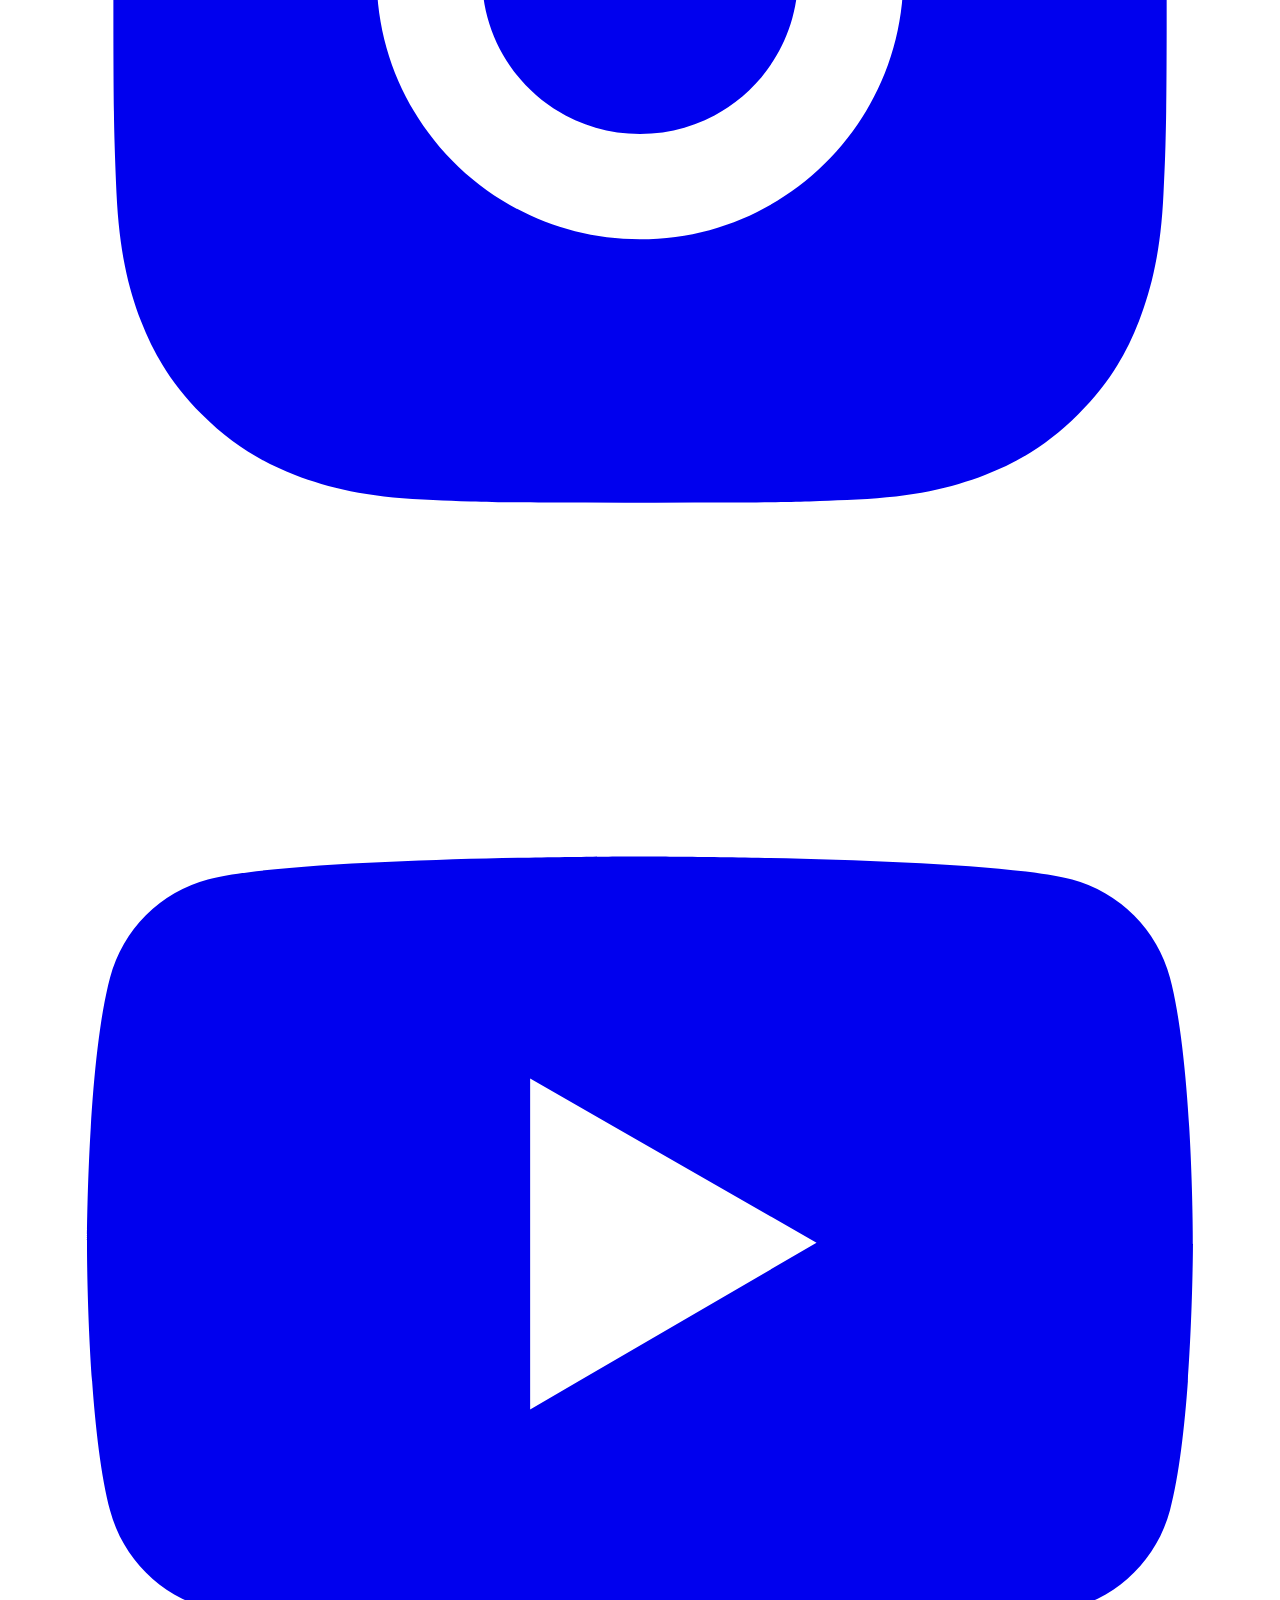
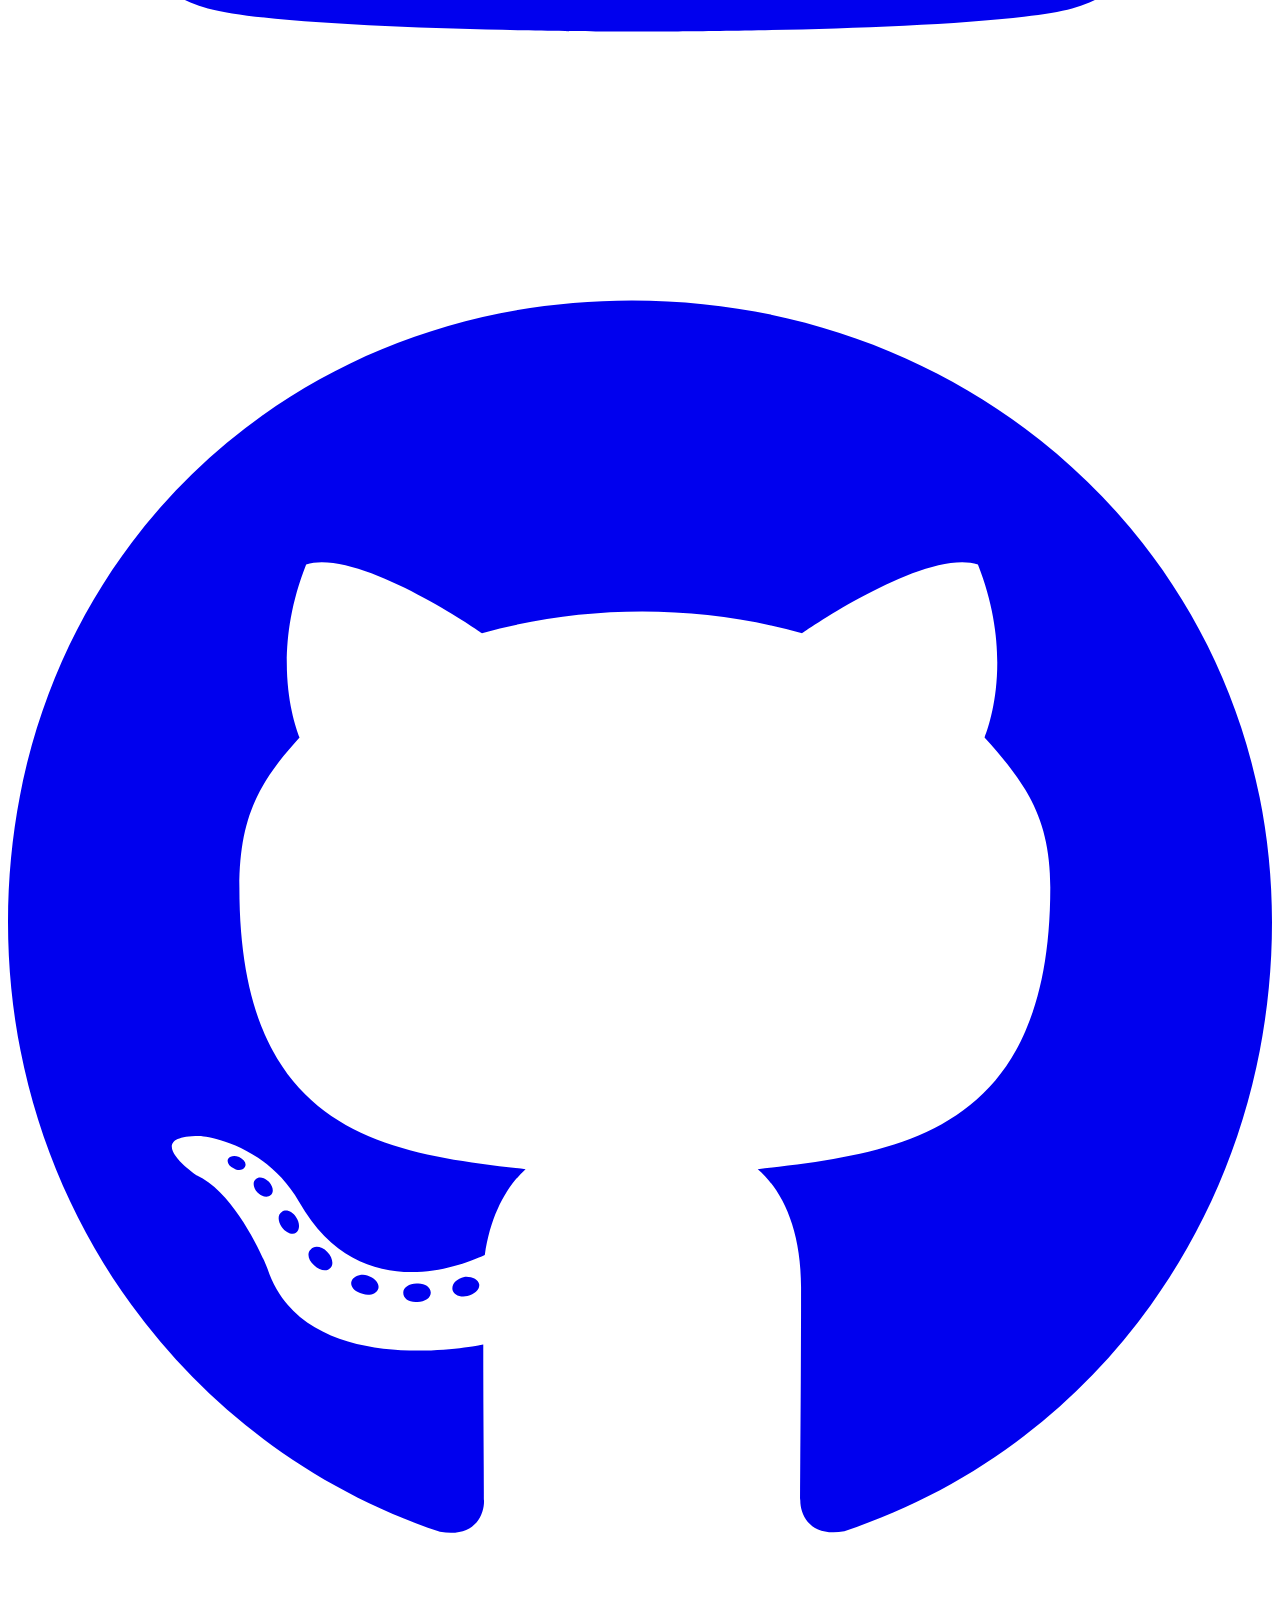
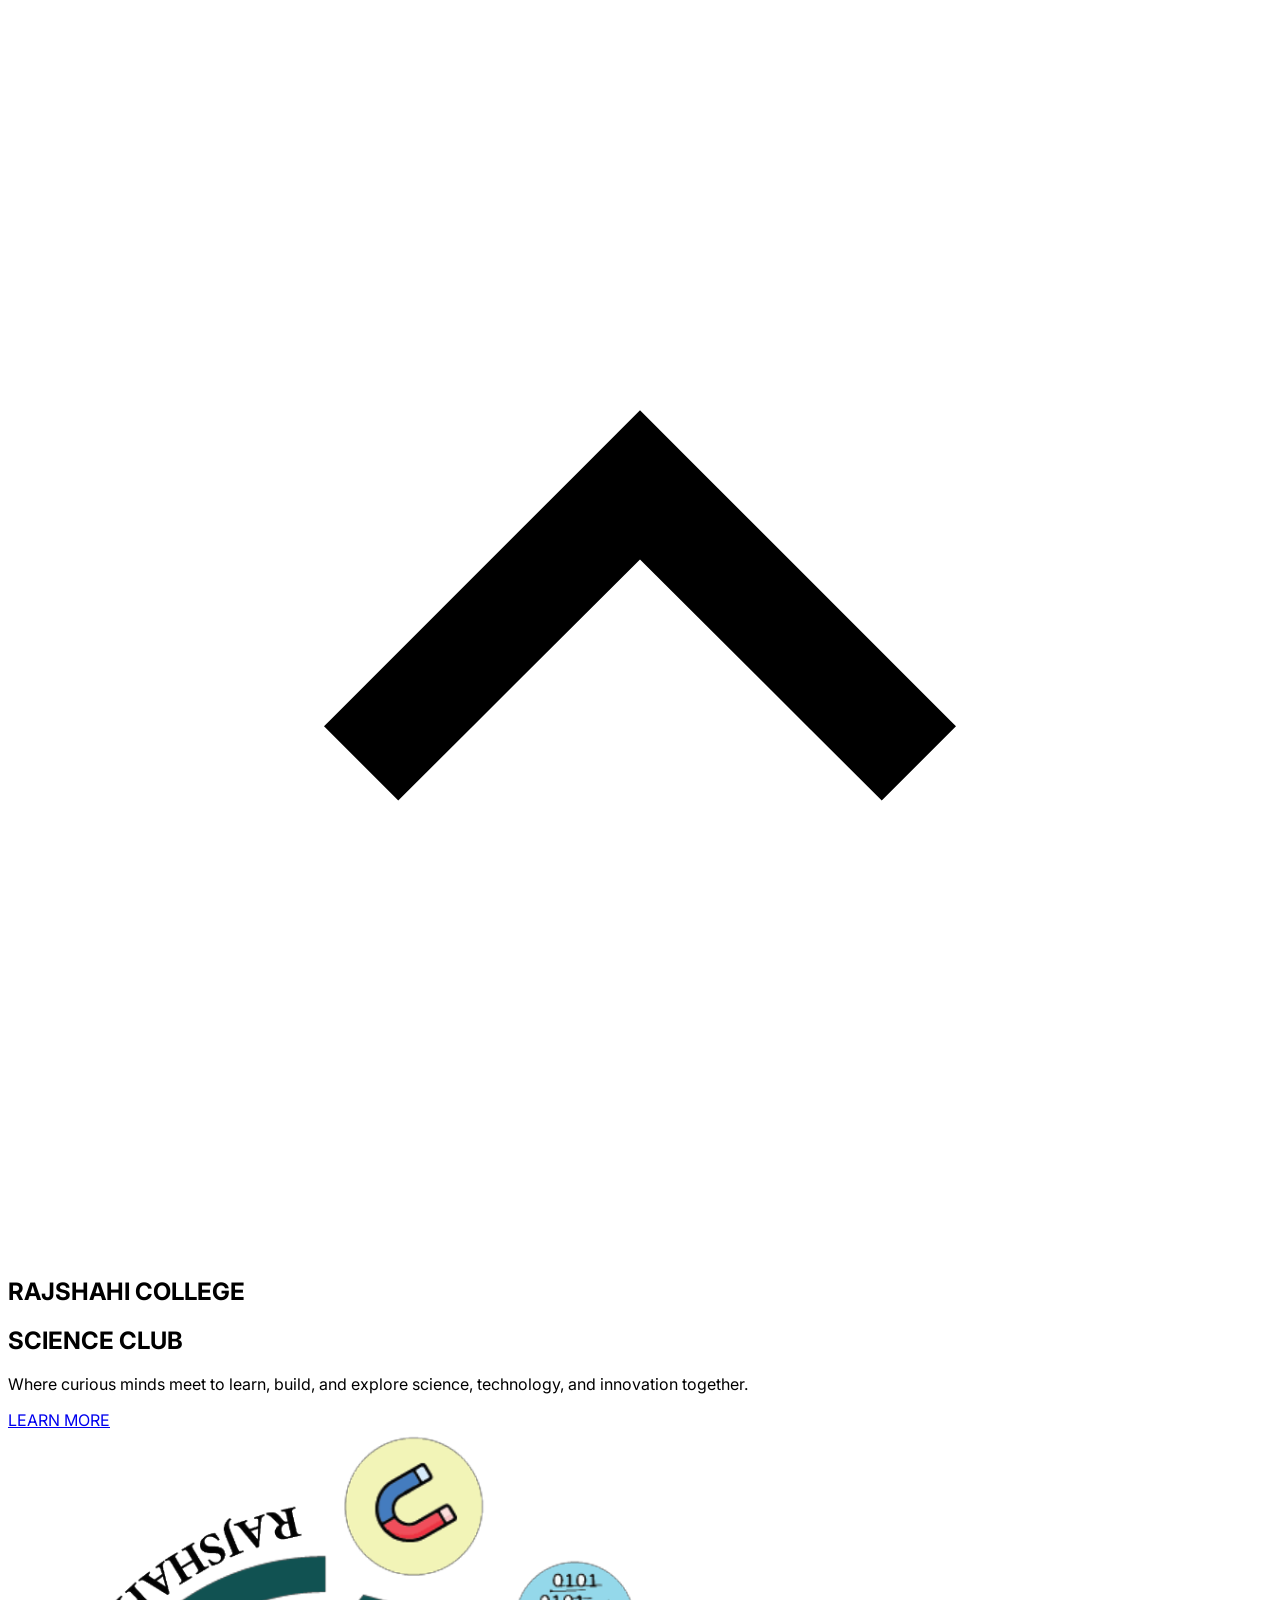
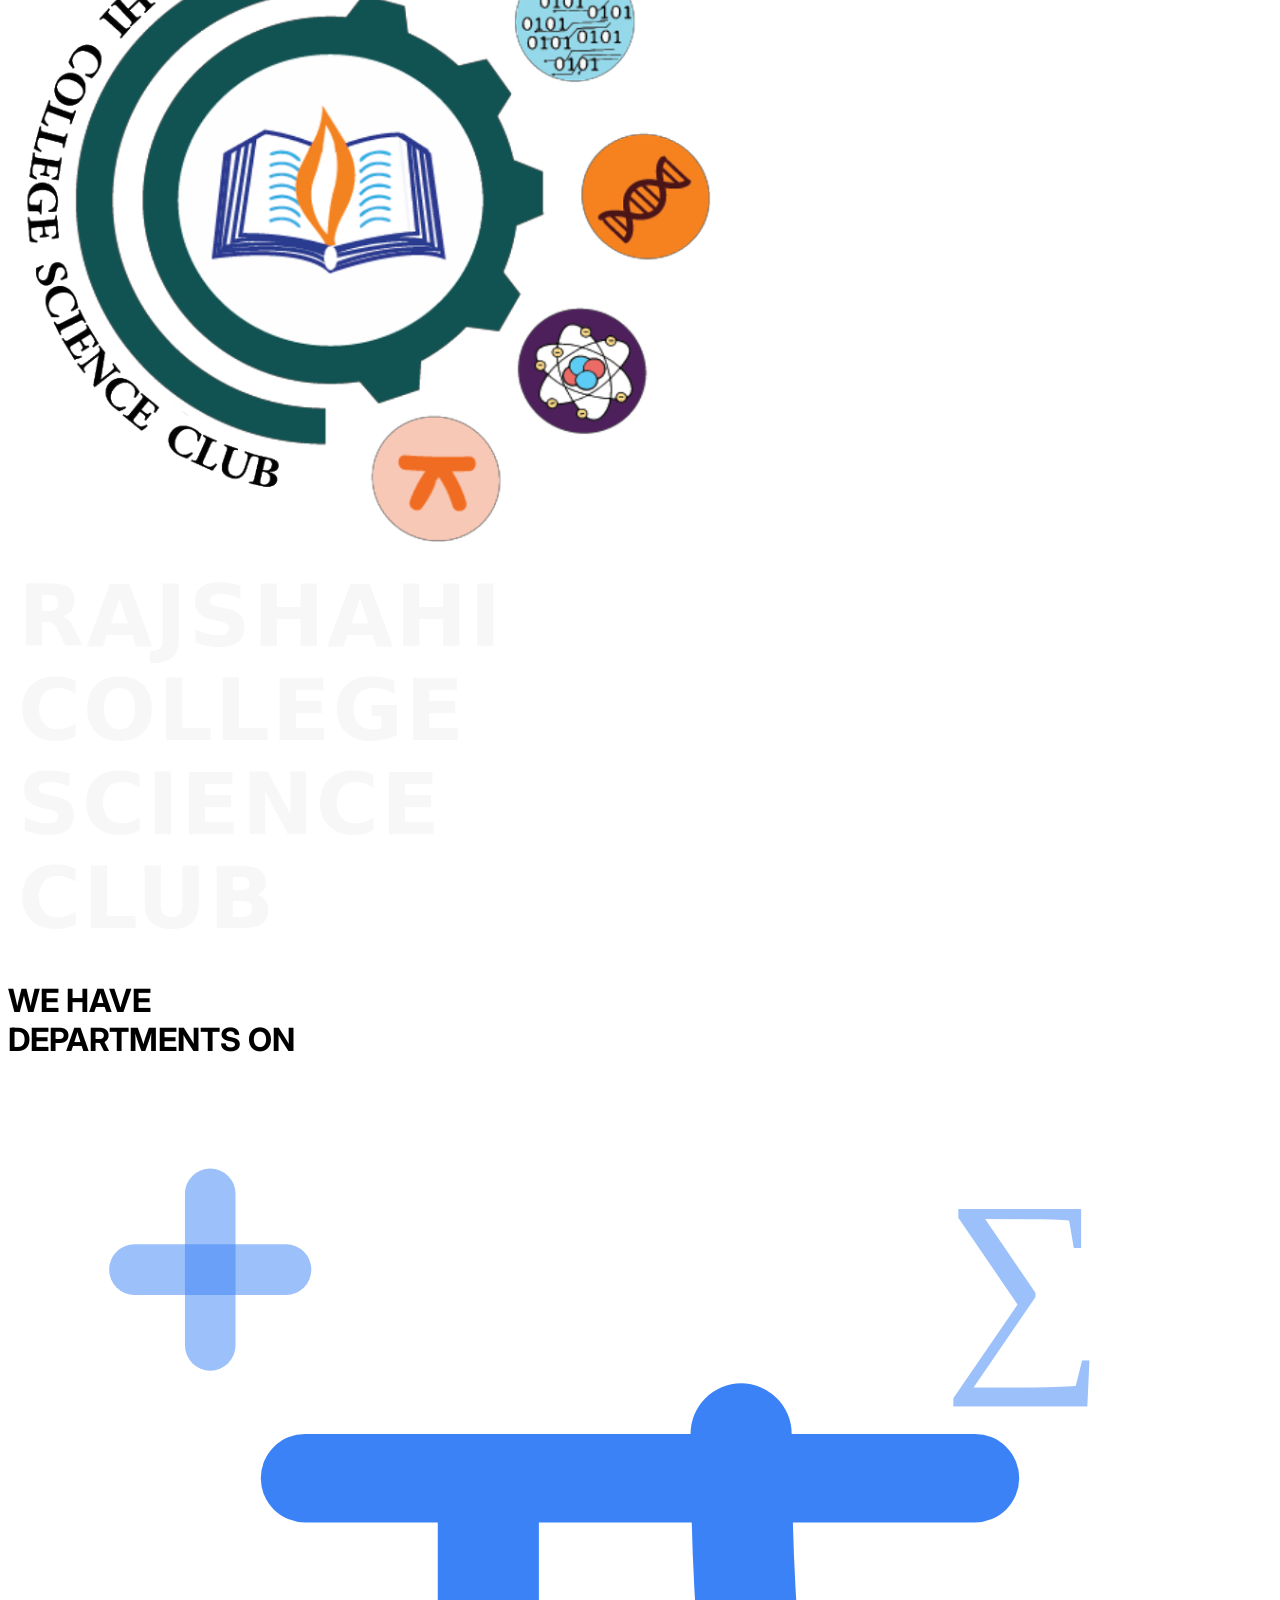
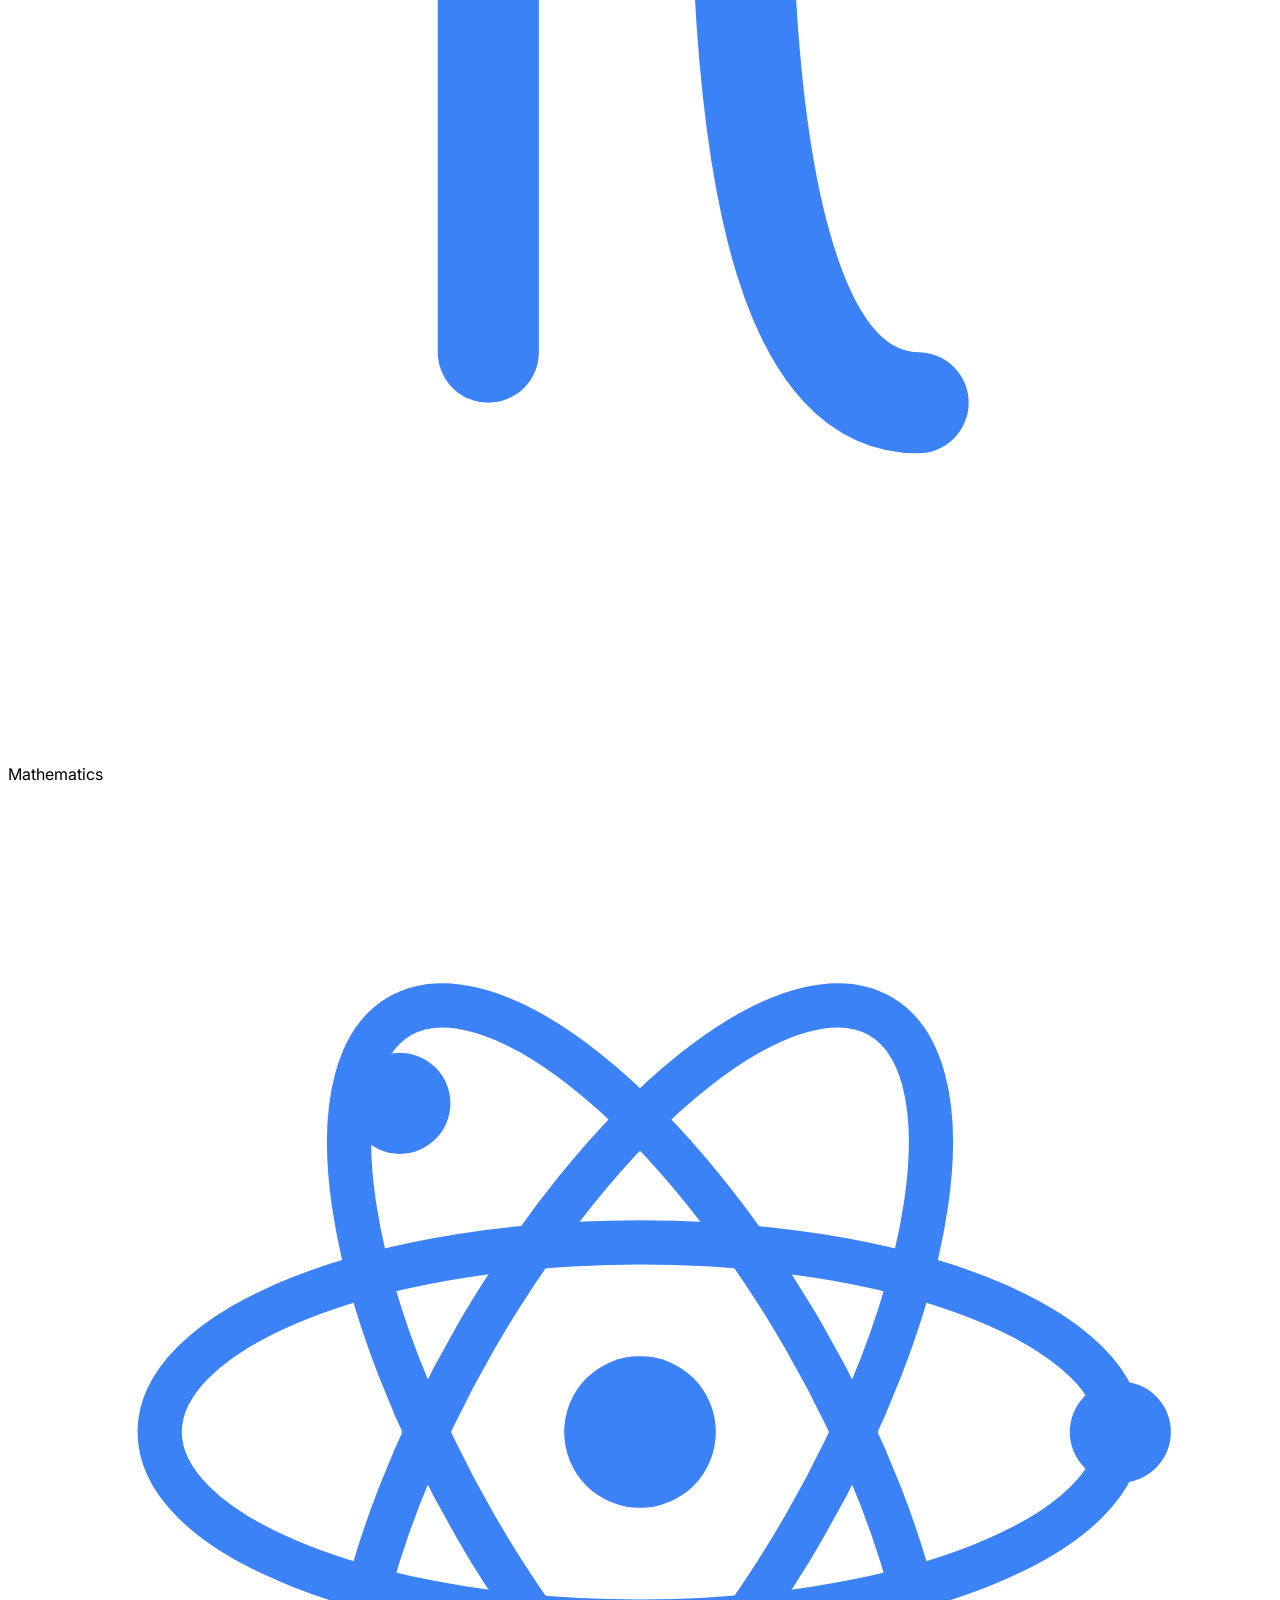
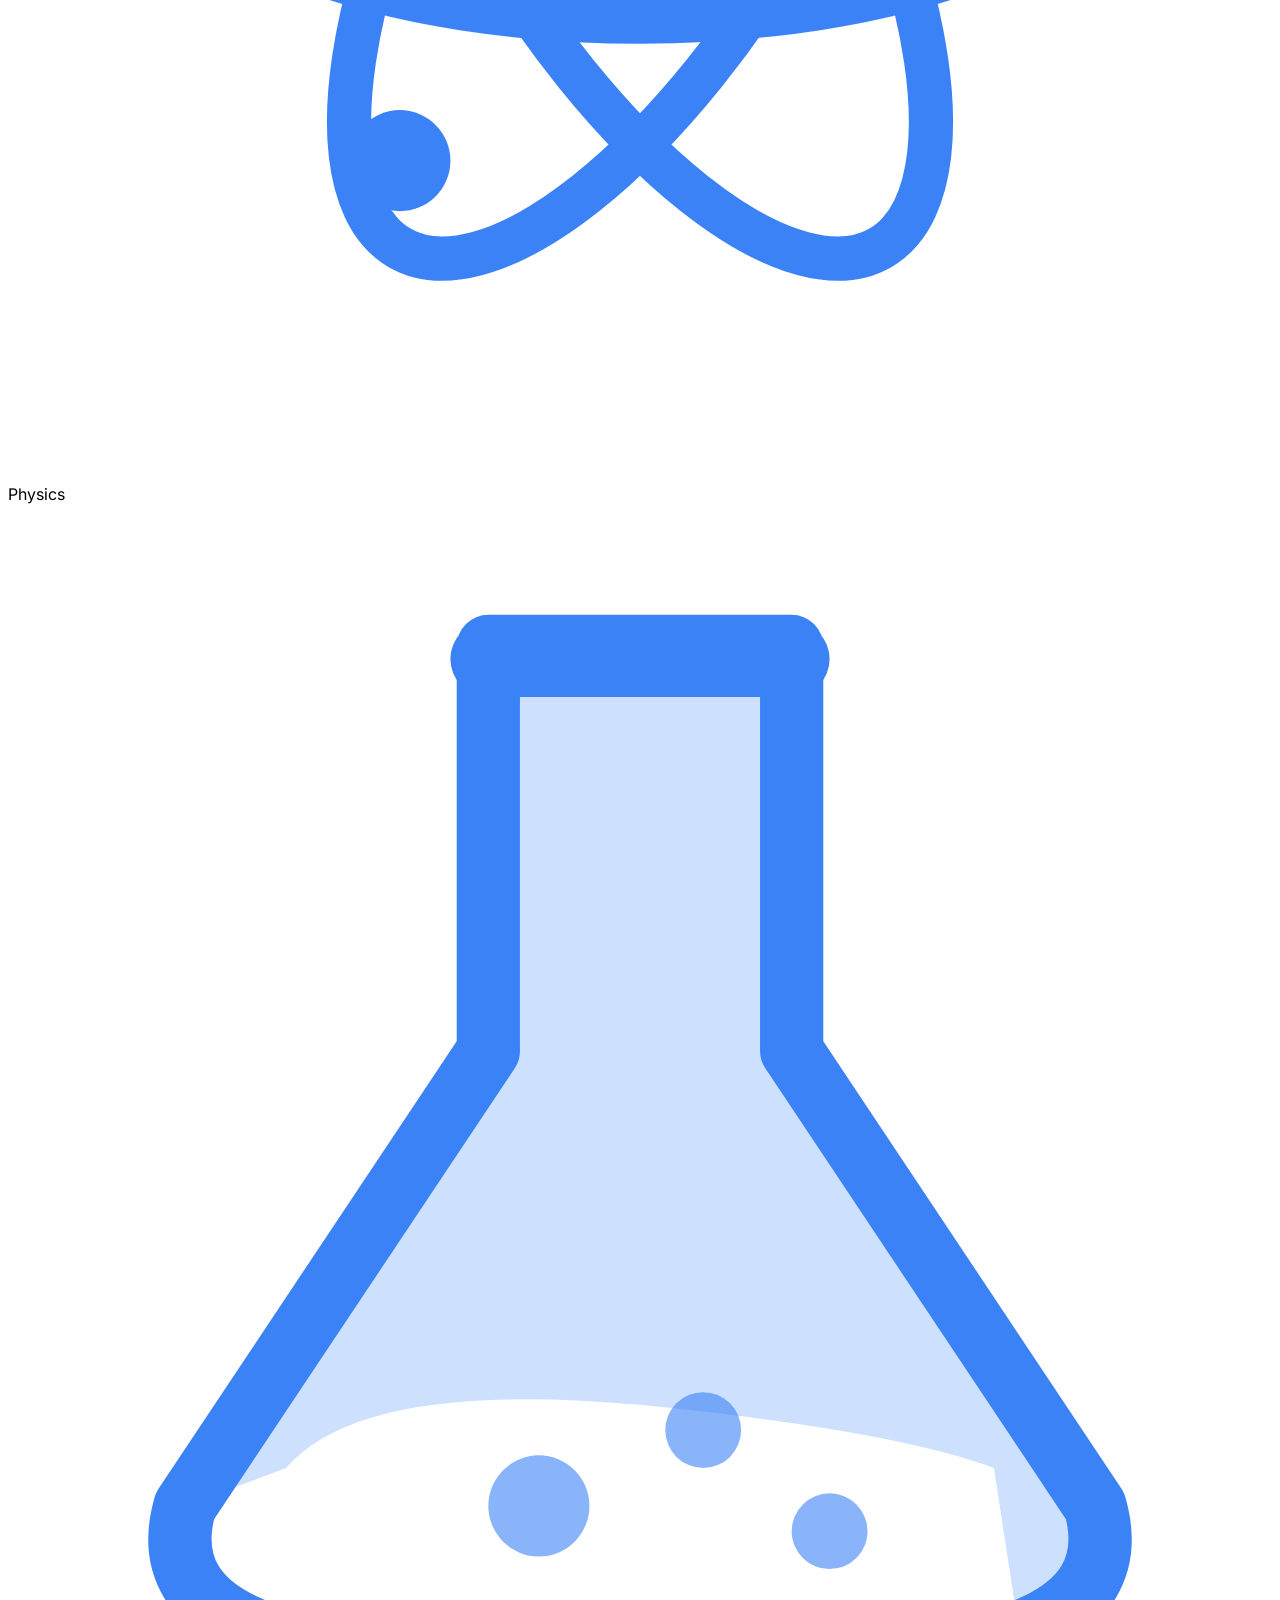
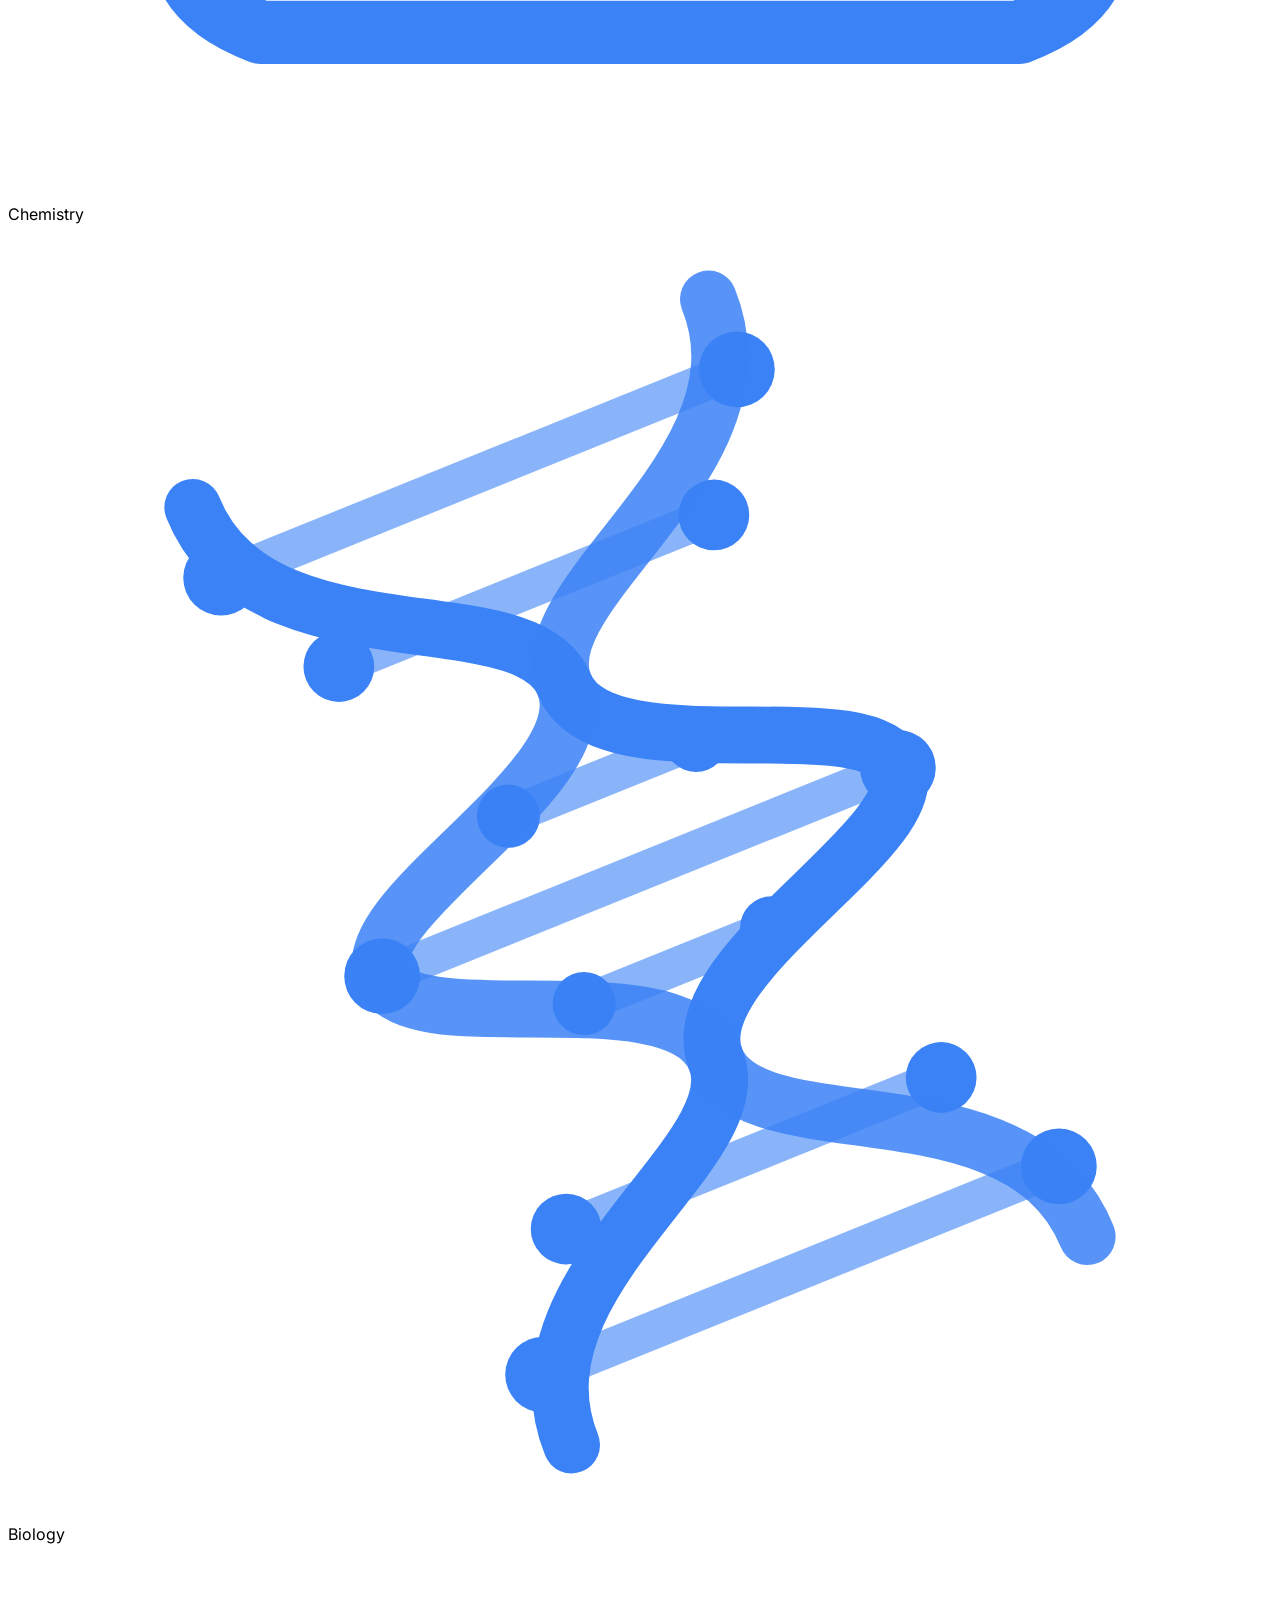
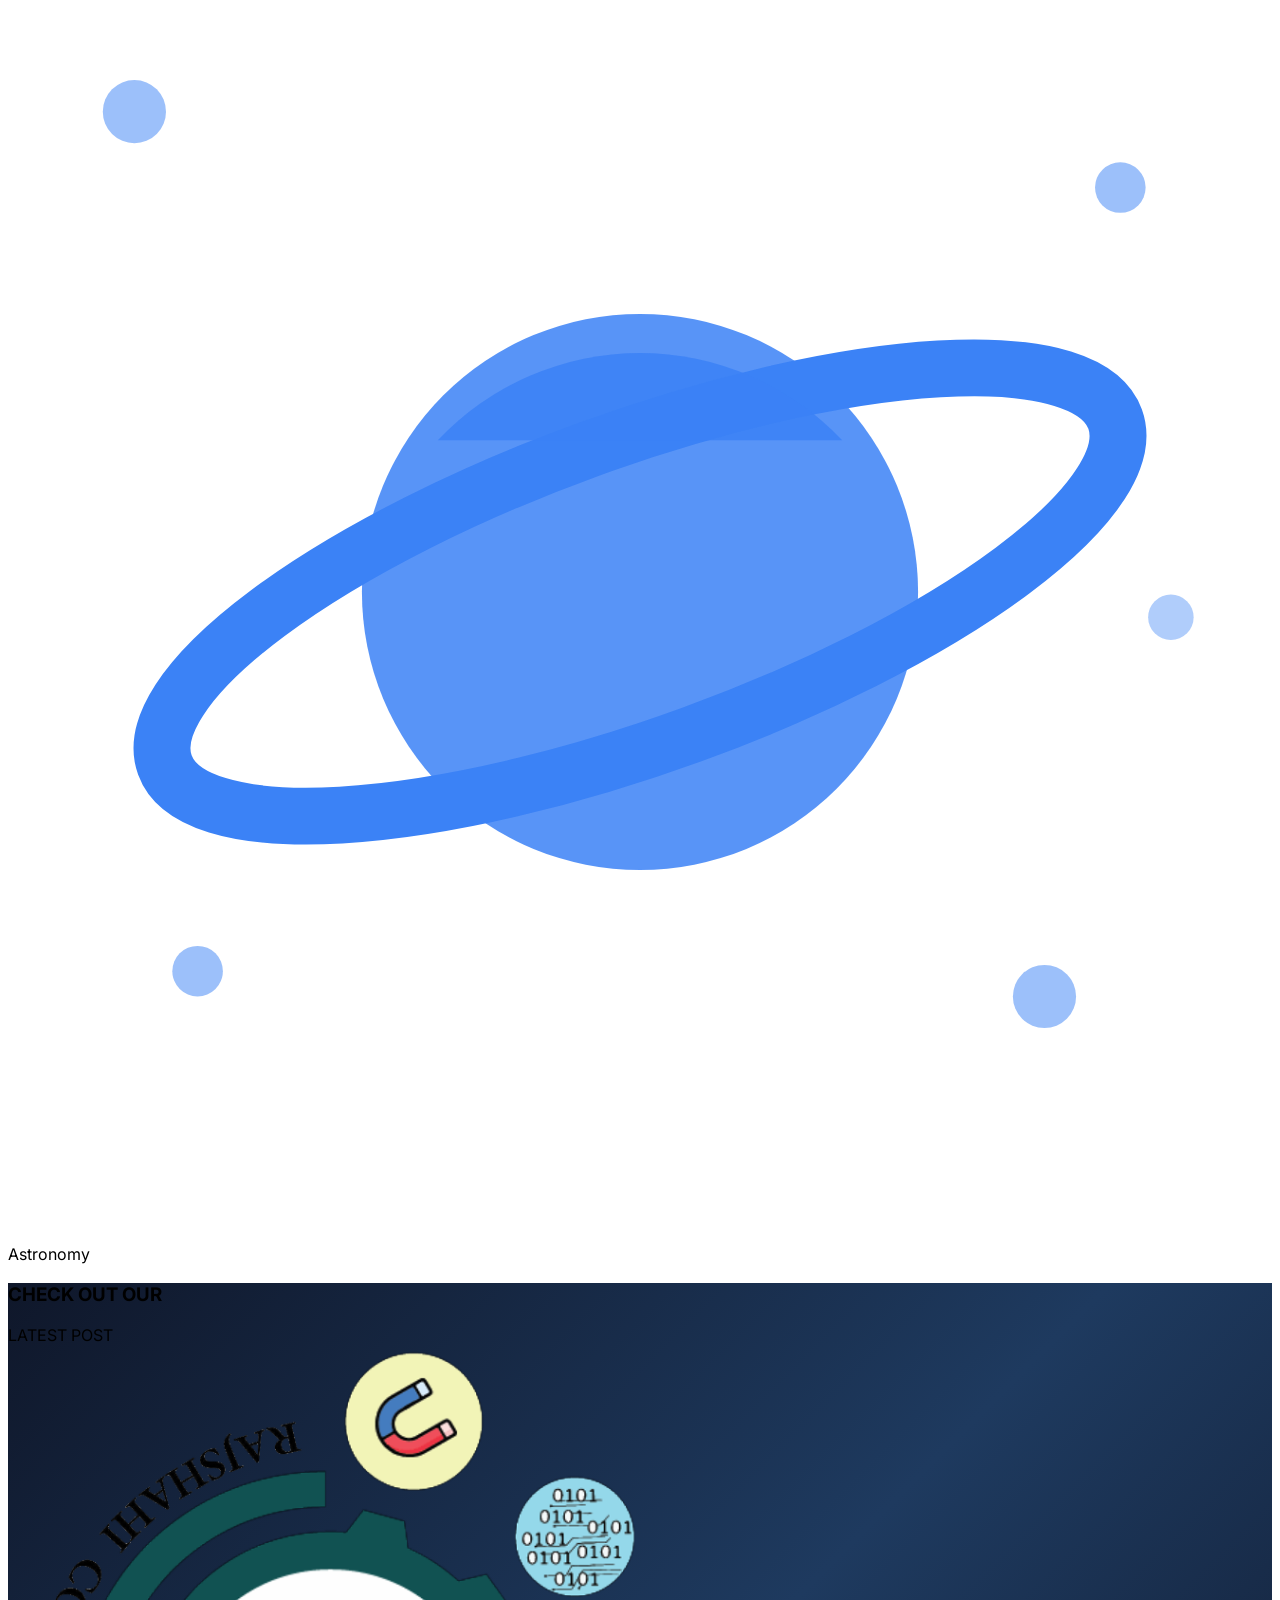
==== commit b2bfb863: "Dark mode: theme.css + toggle button in navbar, fix hamburger clipping, contour lines auto-color" ====
--- a/index.html
+++ b/index.html
@@ -7,6 +7,7 @@
   <title>RCSC</title>
   <meta name="description" content="Igniting Scientific Curiosity" />
   <link rel="icon" href="logo.png" />
+  <link rel="stylesheet" href="theme.css" />
   <script src="https://cdn.tailwindcss.com"></script>
   <link rel="preconnect" href="https://fonts.googleapis.com" />
   <link rel="preconnect" href="https://fonts.gstatic.com" crossorigin />
@@ -402,6 +403,13 @@
 
 <body class="font-Inter bg-white text-gray-900">
 <!-- [RCSC-NAV-START] -->
+<!-- Theme: apply before render to prevent FOUC -->
+<script>
+  (function(){
+    var t = localStorage.getItem('rcsc-theme') || 'light';
+    document.documentElement.dataset.theme = t;
+  })();
+</script>
 <style id="rcsc-nav-styles">
   /* ══ RCSC Floating Pill Navbar ══════════════════════════════════════════ */
 
@@ -509,6 +517,22 @@
   /* ── Items only shown on mobile ───────────────────────────────────────── */
   .n-mobile-only { display: none; }
 
+  /* ── Theme toggle button ─────────────────────────────────────────────── */
+  #n-theme-btn {
+    display: flex; align-items: center; justify-content: center;
+    width: 36px; height: 36px; flex-shrink: 0;
+    background: rgba(255,255,255,0.08); border-radius: 9999px;
+    border: none; cursor: pointer;
+    color: rgba(255,255,255,0.75);
+    transition: background 0.2s, color 0.2s, transform 0.4s;
+  }
+  #n-theme-btn:hover { background: rgba(255,255,255,0.15); color: #fff; }
+  #n-theme-btn svg  { width: 16px; height: 16px; }
+  #n-theme-btn .icon-sun  { display: none; }
+  #n-theme-btn .icon-moon { display: block; }
+  html[data-theme="dark"] #n-theme-btn .icon-sun  { display: block; }
+  html[data-theme="dark"] #n-theme-btn .icon-moon { display: none; }
+
   /* ── Hamburger / overflow menu ────────────────────────────────────────── */
   .n-menu-wrap {
     display: none; /* desktop: hidden */
@@ -566,7 +590,7 @@
       left: 10px;
       right: 10px;
       transform: none;
-      padding: 8px 6px;
+      padding: 8px 10px 8px 6px; /* extra right so hamburger isn't clipped */
       gap: 4px;
     }
 
@@ -761,6 +785,22 @@
       </a>
     </div>
   </div>
+
+  <!-- ── Theme toggle (always visible) ── -->
+  <button id="n-theme-btn" aria-label="Toggle dark mode">
+    <!-- Moon: shown in light mode -->
+    <svg class="icon-moon" fill="none" stroke="currentColor" stroke-width="2" stroke-linecap="round" stroke-linejoin="round" viewBox="0 0 24 24">
+      <path d="M21 12.79A9 9 0 1 1 11.21 3 7 7 0 0 0 21 12.79z"/>
+    </svg>
+    <!-- Sun: shown in dark mode -->
+    <svg class="icon-sun" fill="none" stroke="currentColor" stroke-width="2" stroke-linecap="round" stroke-linejoin="round" viewBox="0 0 24 24">
+      <circle cx="12" cy="12" r="5"/>
+      <line x1="12" y1="1" x2="12" y2="3"/><line x1="12" y1="21" x2="12" y2="23"/>
+      <line x1="4.22" y1="4.22" x2="5.64" y2="5.64"/><line x1="18.36" y1="18.36" x2="19.78" y2="19.78"/>
+      <line x1="1" y1="12" x2="3" y2="12"/><line x1="21" y1="12" x2="23" y2="12"/>
+      <line x1="4.22" y1="19.78" x2="5.64" y2="18.36"/><line x1="18.36" y1="5.64" x2="19.78" y2="4.22"/>
+    </svg>
+  </button>
 </nav>
 
 <script id="rcsc-nav-script">
@@ -841,6 +881,26 @@
 
     window.addEventListener('resize', function() {
       if (topActive) movePill(topActive, true);
+    });
+  }
+
+  /* ── Theme toggle ────────────────────────────────────────────────────── */
+  var themeBtn = document.getElementById('n-theme-btn');
+  if (themeBtn) {
+    // Apply saved theme before first paint
+    var savedTheme = localStorage.getItem('rcsc-theme') || 'light';
+    document.documentElement.dataset.theme = savedTheme;
+
+    themeBtn.addEventListener('click', function() {
+      var next = document.documentElement.dataset.theme === 'dark' ? 'light' : 'dark';
+      document.documentElement.dataset.theme = next;
+      localStorage.setItem('rcsc-theme', next);
+      // Notify contour lines to repaint with new colour
+      if (window.ContourLines && ContourLines._instances) {
+        ContourLines._instances.forEach(function(inst) { inst.themeChanged && inst.themeChanged(); });
+      }
+      // Dispatch custom event for any page-specific listeners
+      window.dispatchEvent(new CustomEvent('rcsc-theme-change', { detail: { theme: next } }));
     });
   }
 
@@ -1826,7 +1886,7 @@
   <script src="contour-lines.js"></script>
   <script>
     window.addEventListener('DOMContentLoaded', function () {
-      ContourLines.mountFixed({ color: '#242423', lines: 14, scale: 1, speed: 0.8 });
+      ContourLines.mountFixed({ color: 'auto', lines: 14, scale: 1, speed: 0.8 });
     });
   </script>
 
--- a/theme.css
+++ b/theme.css
@@ -0,0 +1,169 @@
+/* ══ RCSC Theme System ═══════════════════════════════════════════════════════
+   Load this BEFORE Tailwind on every page.
+   Light mode = default. Dark mode = html[data-theme="dark"].
+   ══════════════════════════════════════════════════════════════════════════ */
+
+/* ── Transition for smooth theme switch ──────────────────────────────────── */
+*, *::before, *::after {
+  transition: background-color 0.3s ease, border-color 0.3s ease, color 0.3s ease,
+              box-shadow 0.3s ease;
+}
+
+/* ── Light mode base (default) ───────────────────────────────────────────── */
+:root {
+  --rcsc-bg:          #ffffff;
+  --rcsc-bg-alt:      #f9fafb;
+  --rcsc-bg-card:     #ffffff;
+  --rcsc-text:        #111827;
+  --rcsc-text-muted:  #6b7280;
+  --rcsc-text-light:  #9ca3af;
+  --rcsc-border:      #e5e7eb;
+  --rcsc-border-dark: #d1d5db;
+  --rcsc-shadow:      rgba(0,0,0,0.08);
+  --rcsc-primary:     #3b82f6;
+  --rcsc-contour-color: #333333;
+  --rcsc-contour-bg:  #ffffff;
+}
+
+/* ── Dark mode ───────────────────────────────────────────────────────────── */
+html[data-theme="dark"] {
+  --rcsc-bg:          #000000;
+  --rcsc-bg-alt:      #0a0a0a;
+  --rcsc-bg-card:     #111111;
+  --rcsc-text:        #f9fafb;
+  --rcsc-text-muted:  #9ca3af;
+  --rcsc-text-light:  #6b7280;
+  --rcsc-border:      #1f1f1f;
+  --rcsc-border-dark: #2d2d2d;
+  --rcsc-shadow:      rgba(0,0,0,0.5);
+  --rcsc-primary:     #60a5fa;
+  --rcsc-contour-color: #ffffff;
+  --rcsc-contour-bg:  #000000;
+}
+
+/* ═══════════════════════════════════════════════════════════════════════════
+   GLOBAL OVERRIDES — applied to Tailwind utility classes
+   ══════════════════════════════════════════════════════════════════════════ */
+
+html[data-theme="dark"] body {
+  background-color: var(--rcsc-bg) !important;
+  color: var(--rcsc-text) !important;
+}
+
+/* ── Background colours ──────────────────────────────────────────────────── */
+html[data-theme="dark"] .bg-white          { background-color: var(--rcsc-bg-card)  !important; }
+html[data-theme="dark"] .bg-gray-50        { background-color: var(--rcsc-bg-alt)   !important; }
+html[data-theme="dark"] .bg-gray-100       { background-color: #1a1a1a              !important; }
+html[data-theme="dark"] .bg-gray-200       { background-color: #222222              !important; }
+html[data-theme="dark"] .bg-gray-800       { background-color: #1a1a1a              !important; }
+html[data-theme="dark"] .bg-gray-900       { background-color: #0d0d0d              !important; }
+html[data-theme="dark"] .bg-black          { background-color: #000000              !important; }
+html[data-theme="dark"] .bg-zinc-700       { background-color: #2a2a2a              !important; }
+
+/* ── Text colours ────────────────────────────────────────────────────────── */
+html[data-theme="dark"] .text-gray-900     { color: var(--rcsc-text)       !important; }
+html[data-theme="dark"] .text-gray-800     { color: #e5e7eb                !important; }
+html[data-theme="dark"] .text-gray-700     { color: #d1d5db                !important; }
+html[data-theme="dark"] .text-gray-600     { color: var(--rcsc-text-muted) !important; }
+html[data-theme="dark"] .text-gray-500     { color: #6b7280                !important; }
+html[data-theme="dark"] .text-gray-400     { color: #9ca3af                !important; }
+html[data-theme="dark"] .text-black        { color: var(--rcsc-text)       !important; }
+
+/* ── Border colours ──────────────────────────────────────────────────────── */
+html[data-theme="dark"] .border-gray-200   { border-color: var(--rcsc-border)      !important; }
+html[data-theme="dark"] .border-gray-300   { border-color: var(--rcsc-border-dark) !important; }
+html[data-theme="dark"] .border-gray-100   { border-color: #1a1a1a                 !important; }
+
+/* ── Shadows ─────────────────────────────────────────────────────────────── */
+html[data-theme="dark"] .shadow-md         { box-shadow: 0 4px 16px rgba(0,0,0,0.6)   !important; }
+html[data-theme="dark"] .shadow-lg         { box-shadow: 0 8px 24px rgba(0,0,0,0.7)   !important; }
+html[data-theme="dark"] .shadow-xl         { box-shadow: 0 12px 32px rgba(0,0,0,0.75) !important; }
+html[data-theme="dark"] .shadow-2xl        { box-shadow: 0 16px 48px rgba(0,0,0,0.8)  !important; }
+
+/* ── White-background floating elements (social buttons, logo circles etc.) */
+html[data-theme="dark"] .rounded-full.bg-white.shadow-\[5px_5px_20px_15px_\#00000024\] {
+  background-color: #1a1a1a !important;
+  box-shadow: 0 0 20px rgba(255,255,255,0.05) !important;
+}
+html[data-theme="dark"] .bg-white\/10      { background-color: rgba(255,255,255,0.08) !important; }
+html[data-theme="dark"] .bg-white\/20      { background-color: rgba(255,255,255,0.12) !important; }
+html[data-theme="dark"] .bg-black\/20      { background-color: rgba(255,255,255,0.05) !important; }
+
+/* ── Cards / sections ────────────────────────────────────────────────────── */
+html[data-theme="dark"] .dept-card {
+  background-color: #111111 !important;
+  border-color: #222222    !important;
+}
+html[data-theme="dark"] .dept-card:hover {
+  background-color: #1a1a1a !important;
+  border-color: var(--rcsc-primary) !important;
+}
+
+/* ── Newsletter card ─────────────────────────────────────────────────────── */
+html[data-theme="dark"] #nwslttr_crd {
+  background: linear-gradient(135deg, #0a1628 0%, #000000 100%) !important;
+}
+
+/* ── Hover: learn more button ────────────────────────────────────────────── */
+html[data-theme="dark"] .learn-more-button:hover {
+  background: #1a1a1a !important;
+  border-color: #1a1a1a !important;
+}
+
+/* ── Input fields ────────────────────────────────────────────────────────── */
+html[data-theme="dark"] input,
+html[data-theme="dark"] textarea,
+html[data-theme="dark"] select {
+  background-color: #111111 !important;
+  color: var(--rcsc-text)   !important;
+  border-color: #2d2d2d     !important;
+}
+html[data-theme="dark"] input::placeholder,
+html[data-theme="dark"] textarea::placeholder {
+  color: #4b5563 !important;
+}
+
+/* ── Generic white-bg rounded cards / panels ─────────────────────────────── */
+html[data-theme="dark"] [class*="rounded"][class*="bg-white"]:not(.n-logo):not(#rcsc-nav):not(img) {
+  background-color: #111111 !important;
+}
+html[data-theme="dark"] [class*="rounded-2xl"][class*="bg-white"],
+html[data-theme="dark"] [class*="rounded-xl"][class*="bg-white"],
+html[data-theme="dark"] [class*="rounded-lg"][class*="bg-white"] {
+  background-color: #111111 !important;
+}
+
+/* ── Misc text overrides ─────────────────────────────────────────────────── */
+html[data-theme="dark"] .text-gray-800 { color: #e5e7eb !important; }
+
+/* ── Executive page cards ────────────────────────────────────────────────── */
+html[data-theme="dark"] .exec-card,
+html[data-theme="dark"] [class*="card"] {
+  background-color: #111111 !important;
+  border-color: #222222    !important;
+}
+
+/* ── Tables ──────────────────────────────────────────────────────────────── */
+html[data-theme="dark"] table th { background-color: #1a1a1a !important; color: #f9fafb !important; }
+html[data-theme="dark"] table td { border-color: #222222    !important; color: #d1d5db !important; }
+html[data-theme="dark"] table tr:nth-child(even) { background-color: #0d0d0d !important; }
+
+/* ── Dark mode: logo circles on floating panel stay visible ─────────────── */
+html[data-theme="dark"] .grid.place-items-center.rounded-full.bg-white {
+  background-color: #1a1a1a !important;
+}
+
+/* ── Section backgrounds ─────────────────────────────────────────────────── */
+html[data-theme="dark"] section,
+html[data-theme="dark"] main   { background-color: transparent !important; }
+
+/* ── Link colours in content ─────────────────────────────────────────────── */
+html[data-theme="dark"] a.group:hover h2,
+html[data-theme="dark"] a.group:hover .group-hover\:text-blue-600 {
+  color: var(--rcsc-primary) !important;
+}
+
+/* ── Contour lines canvas ────────────────────────────────────────────────── */
+html[data-theme="dark"] #rcsc-contour-canvas {
+  background: #000000;
+}
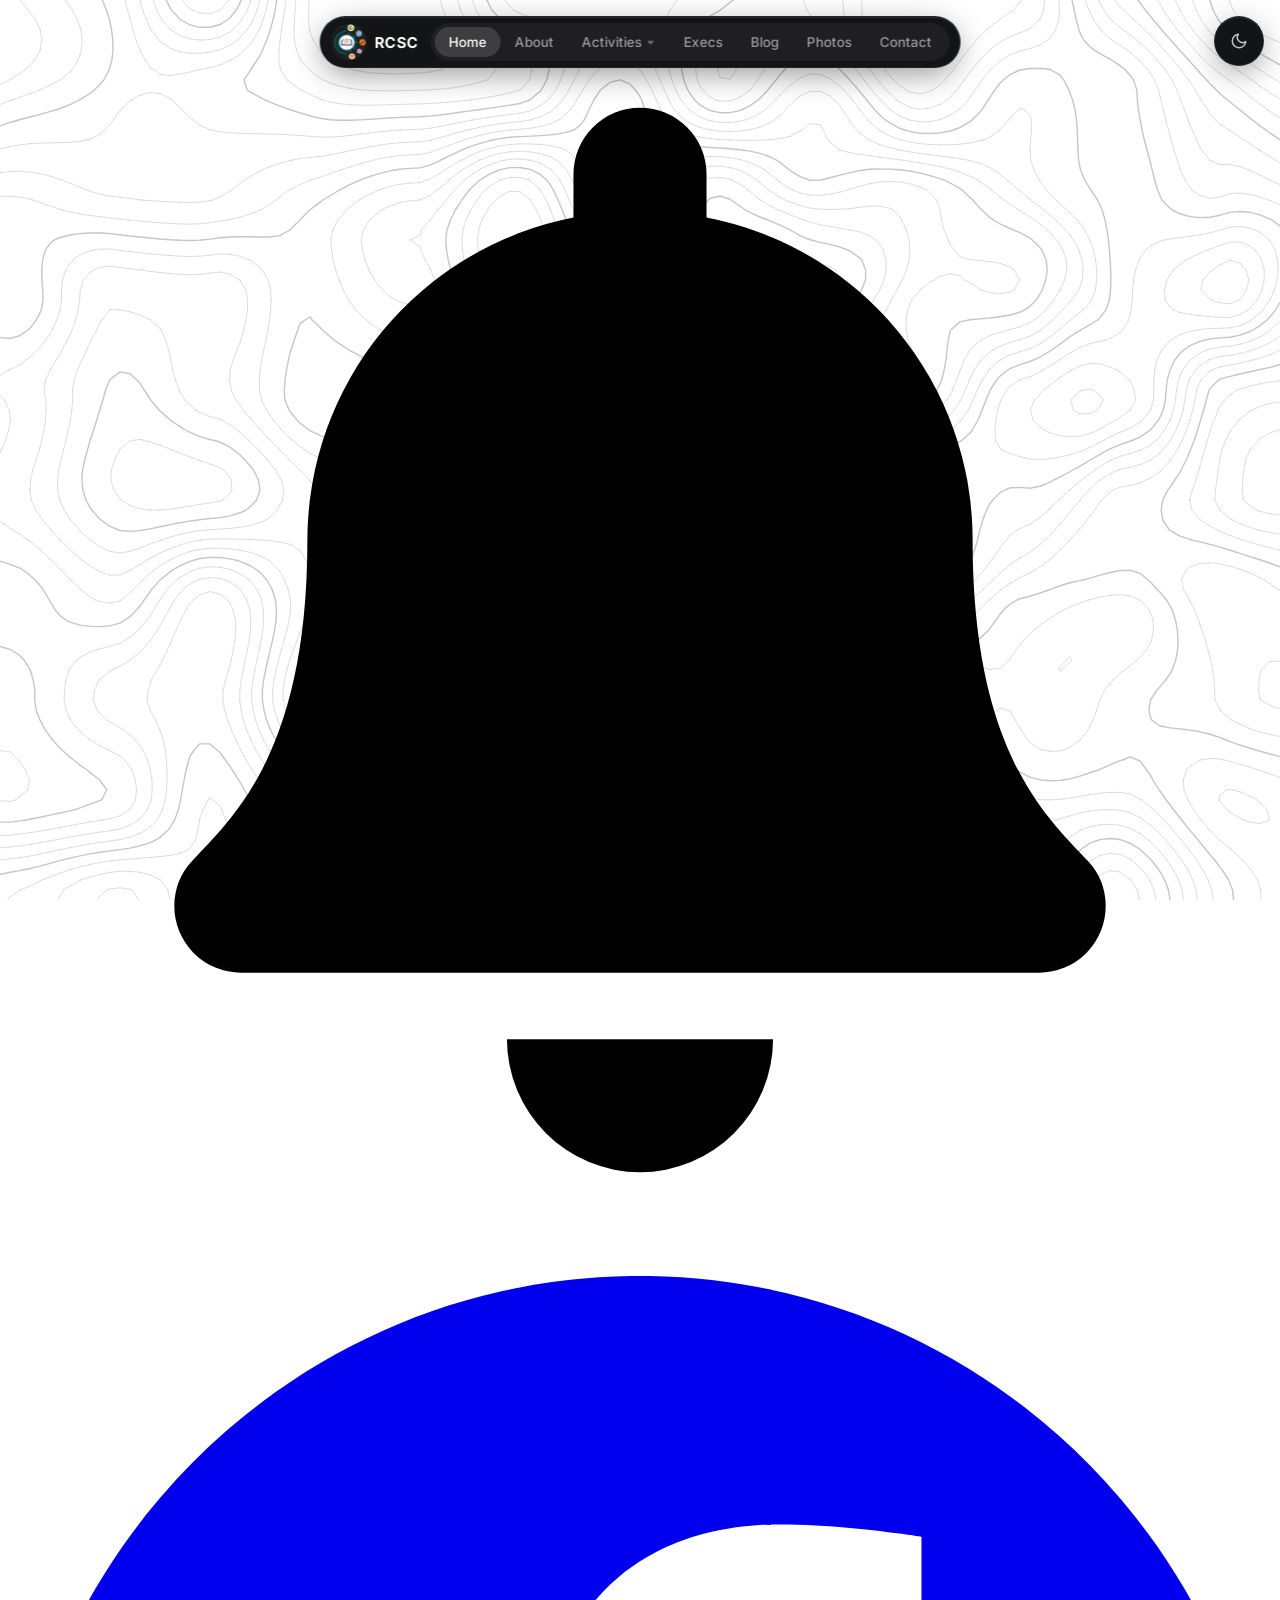
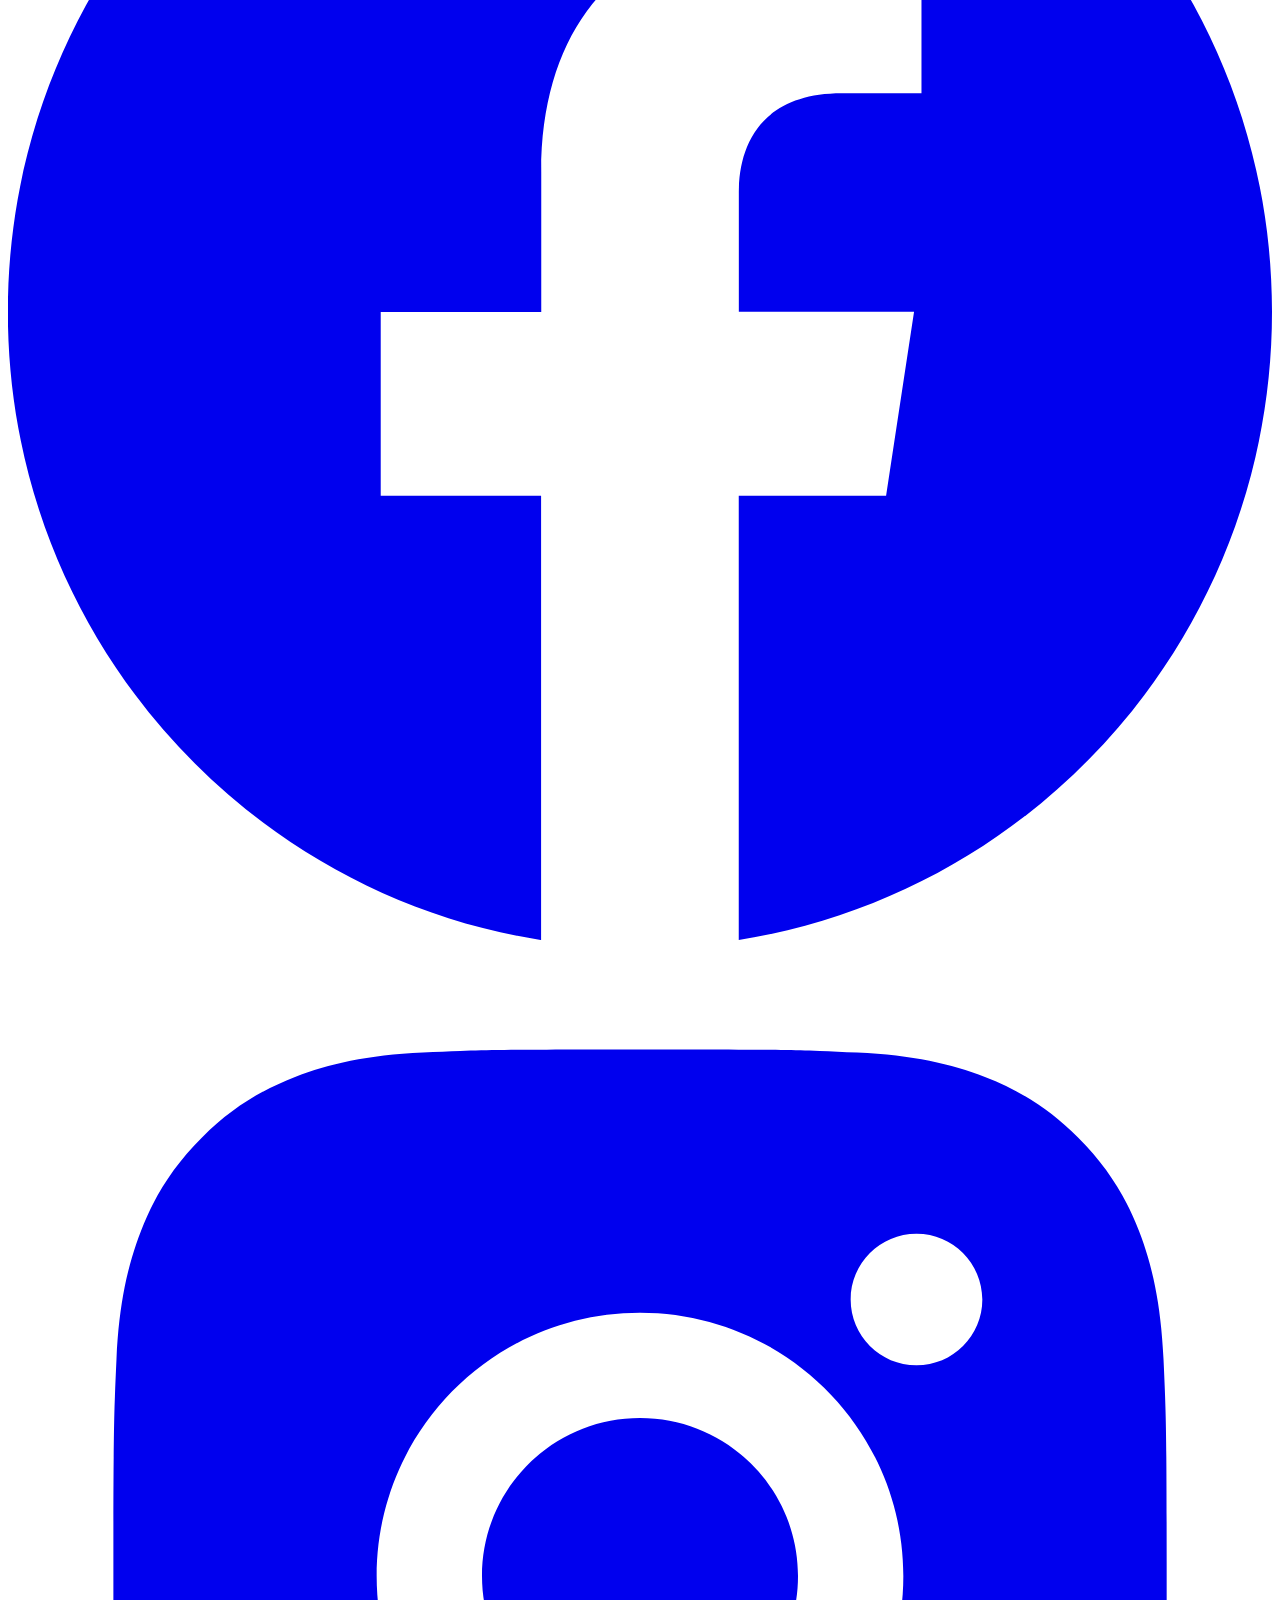
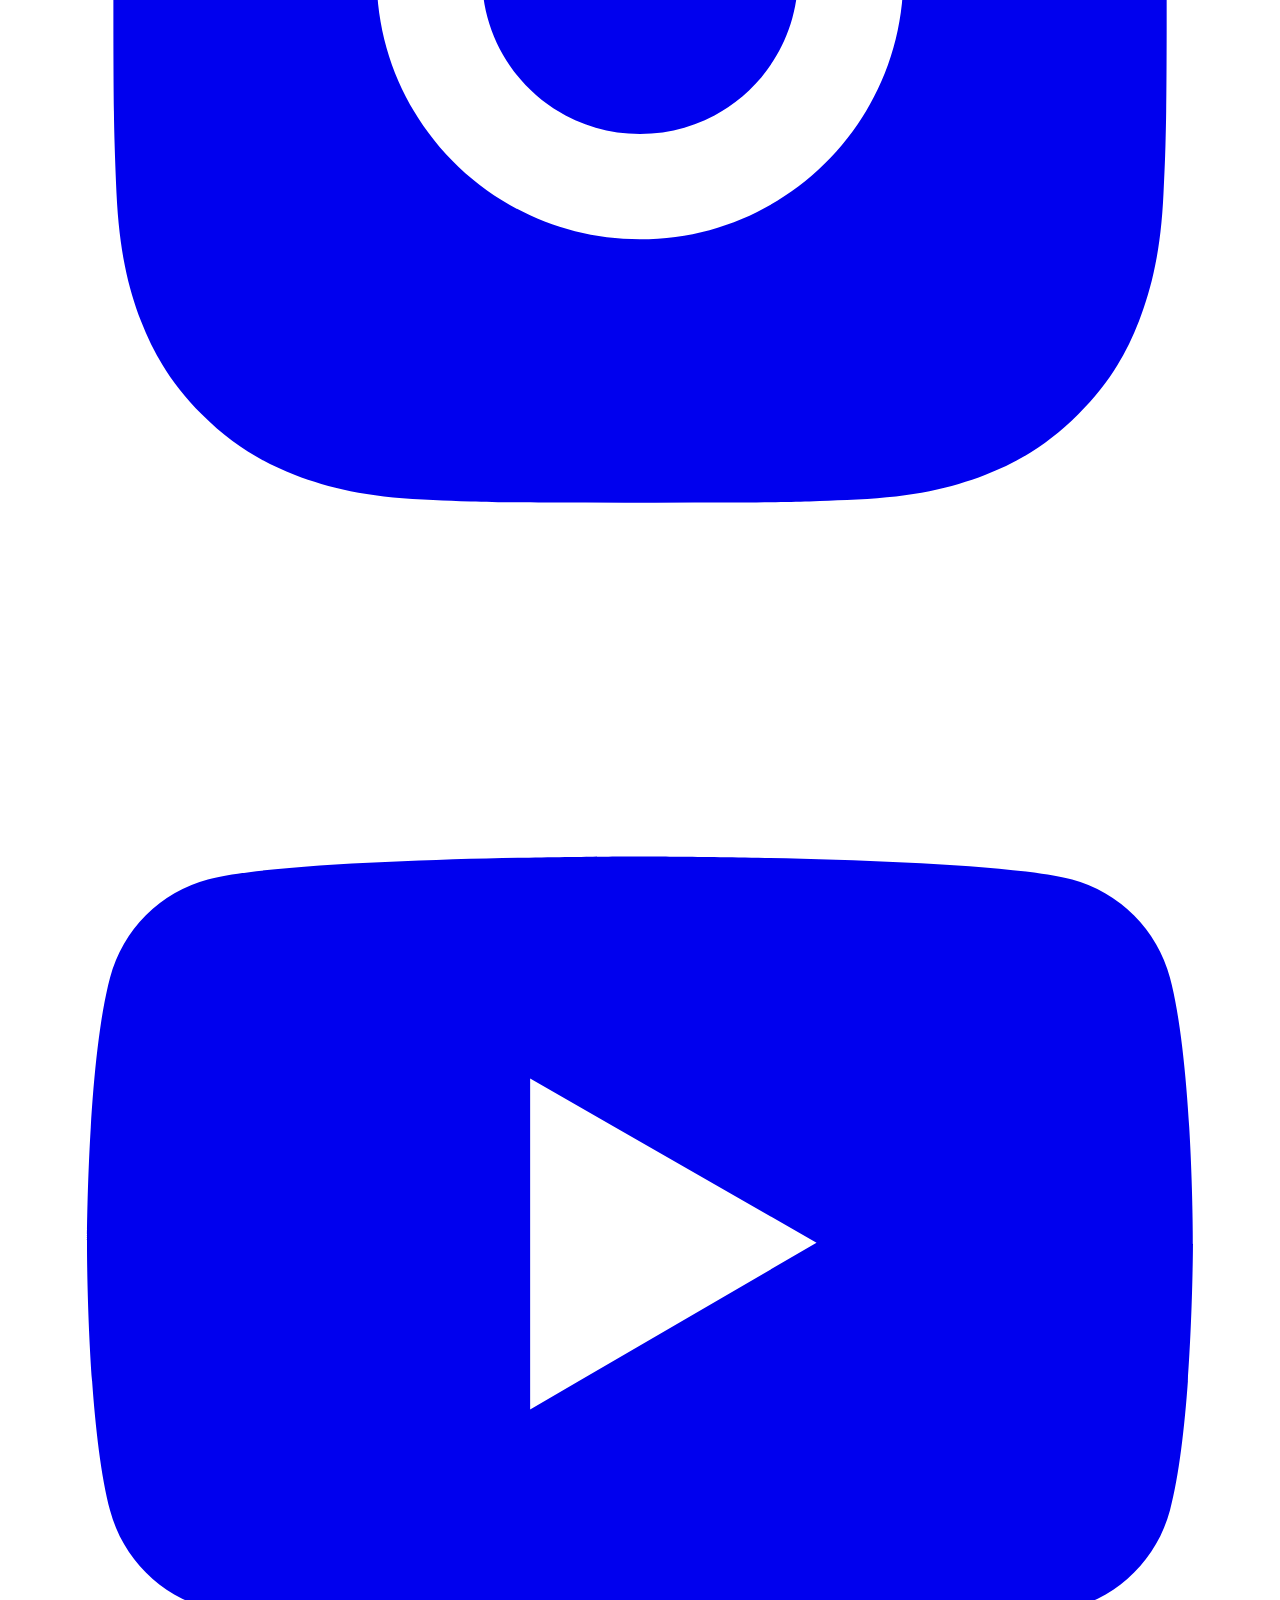
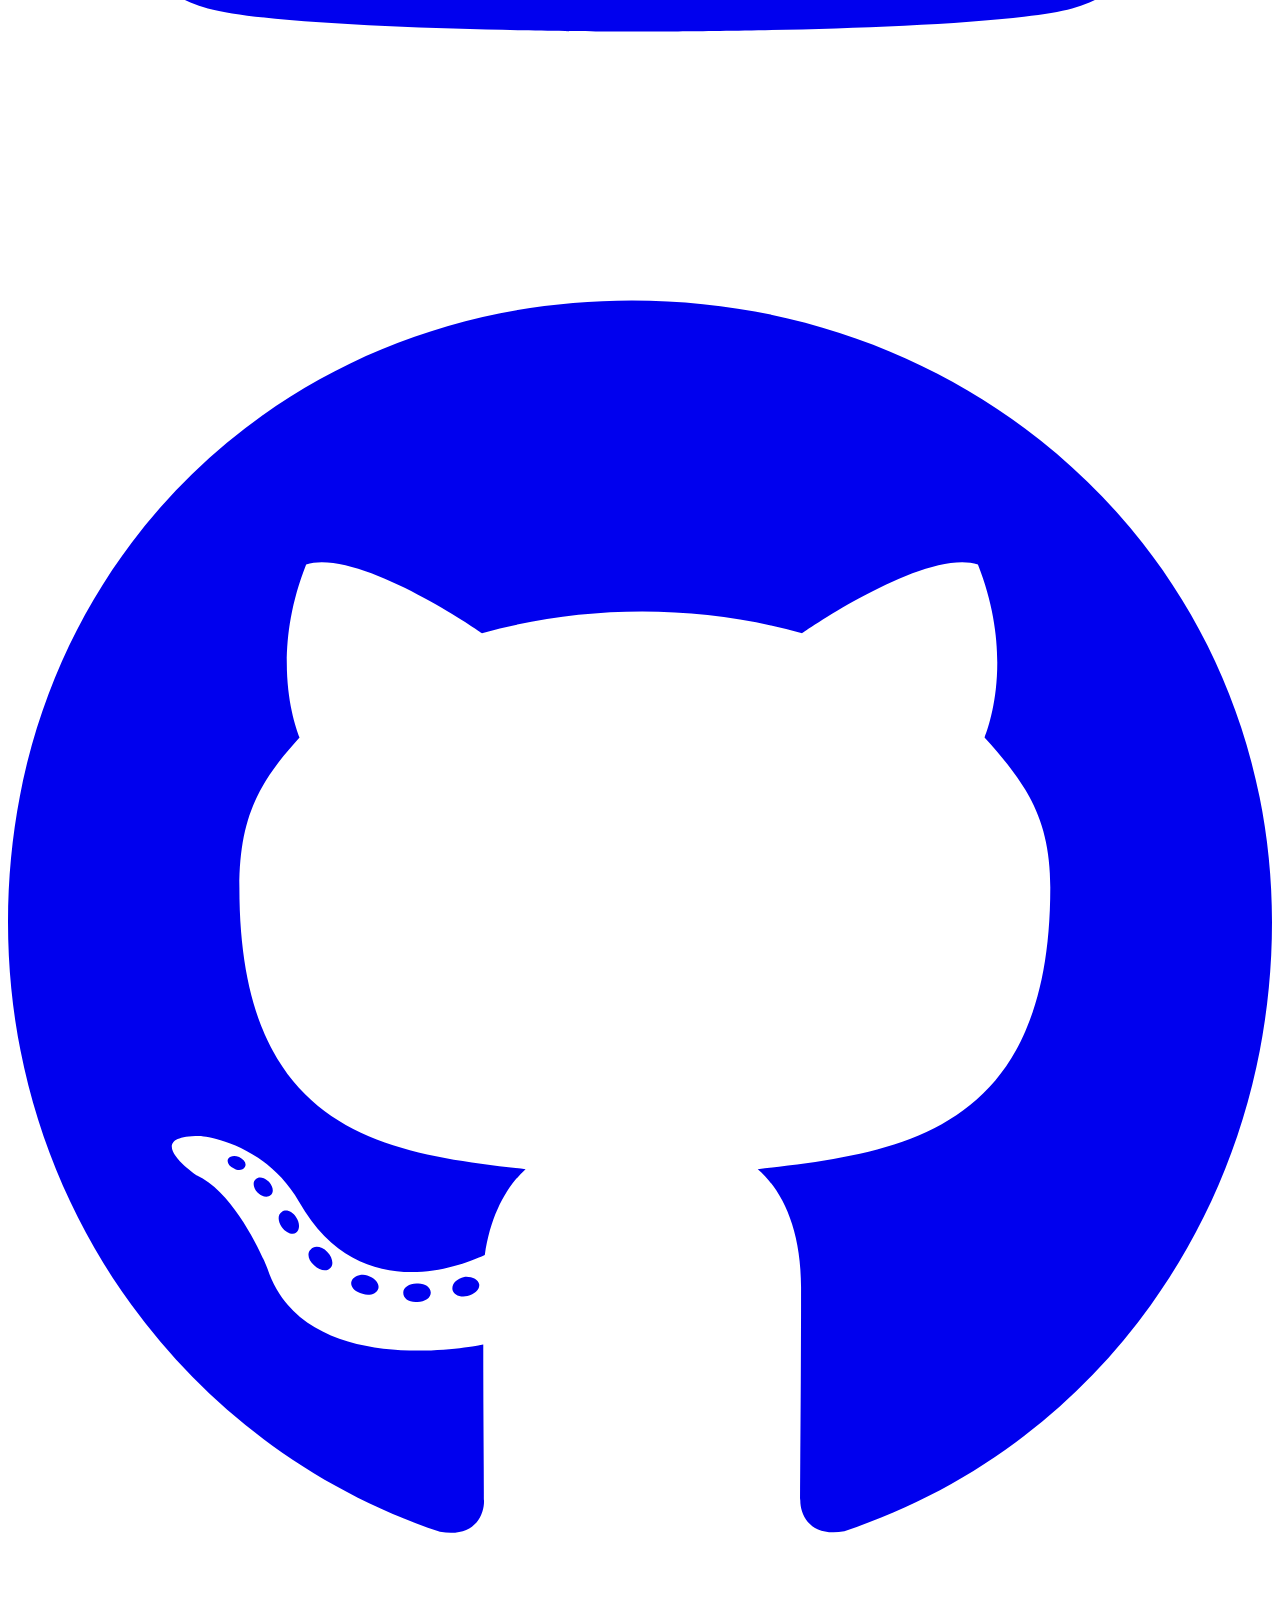
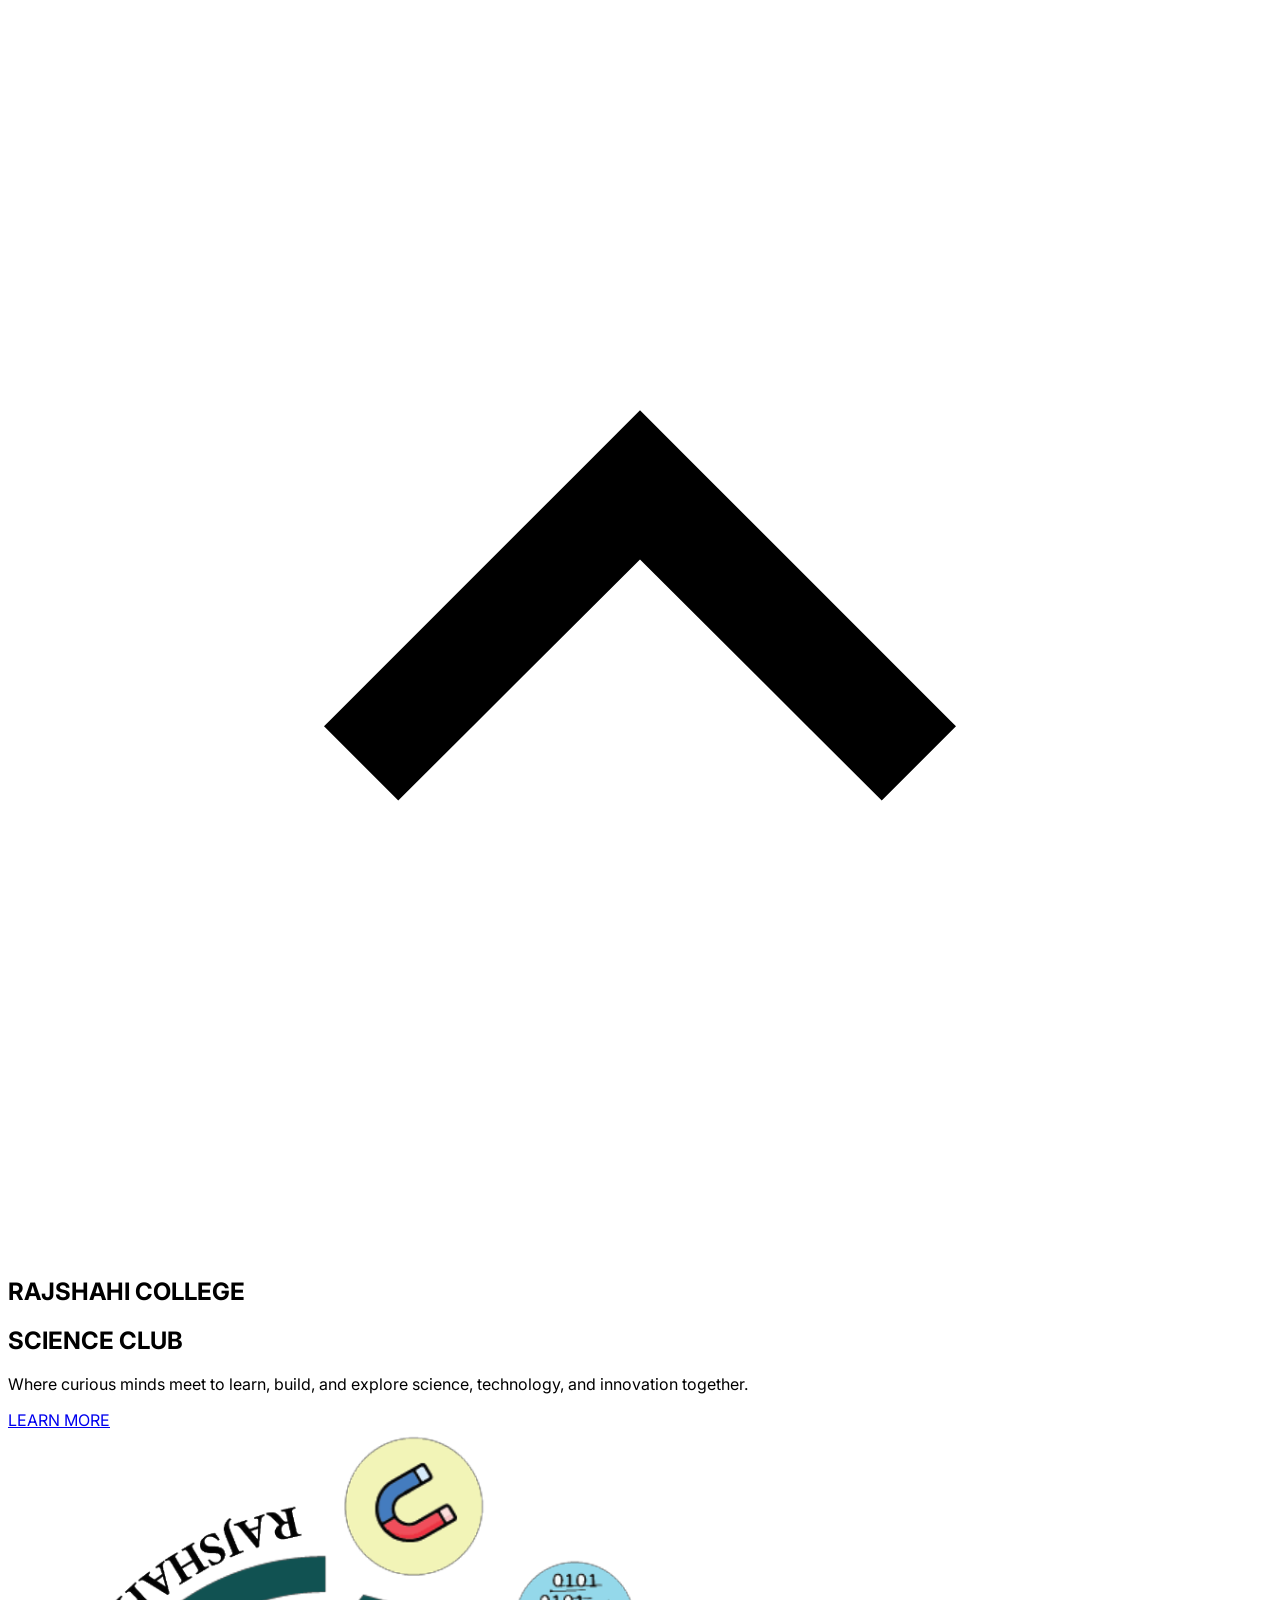
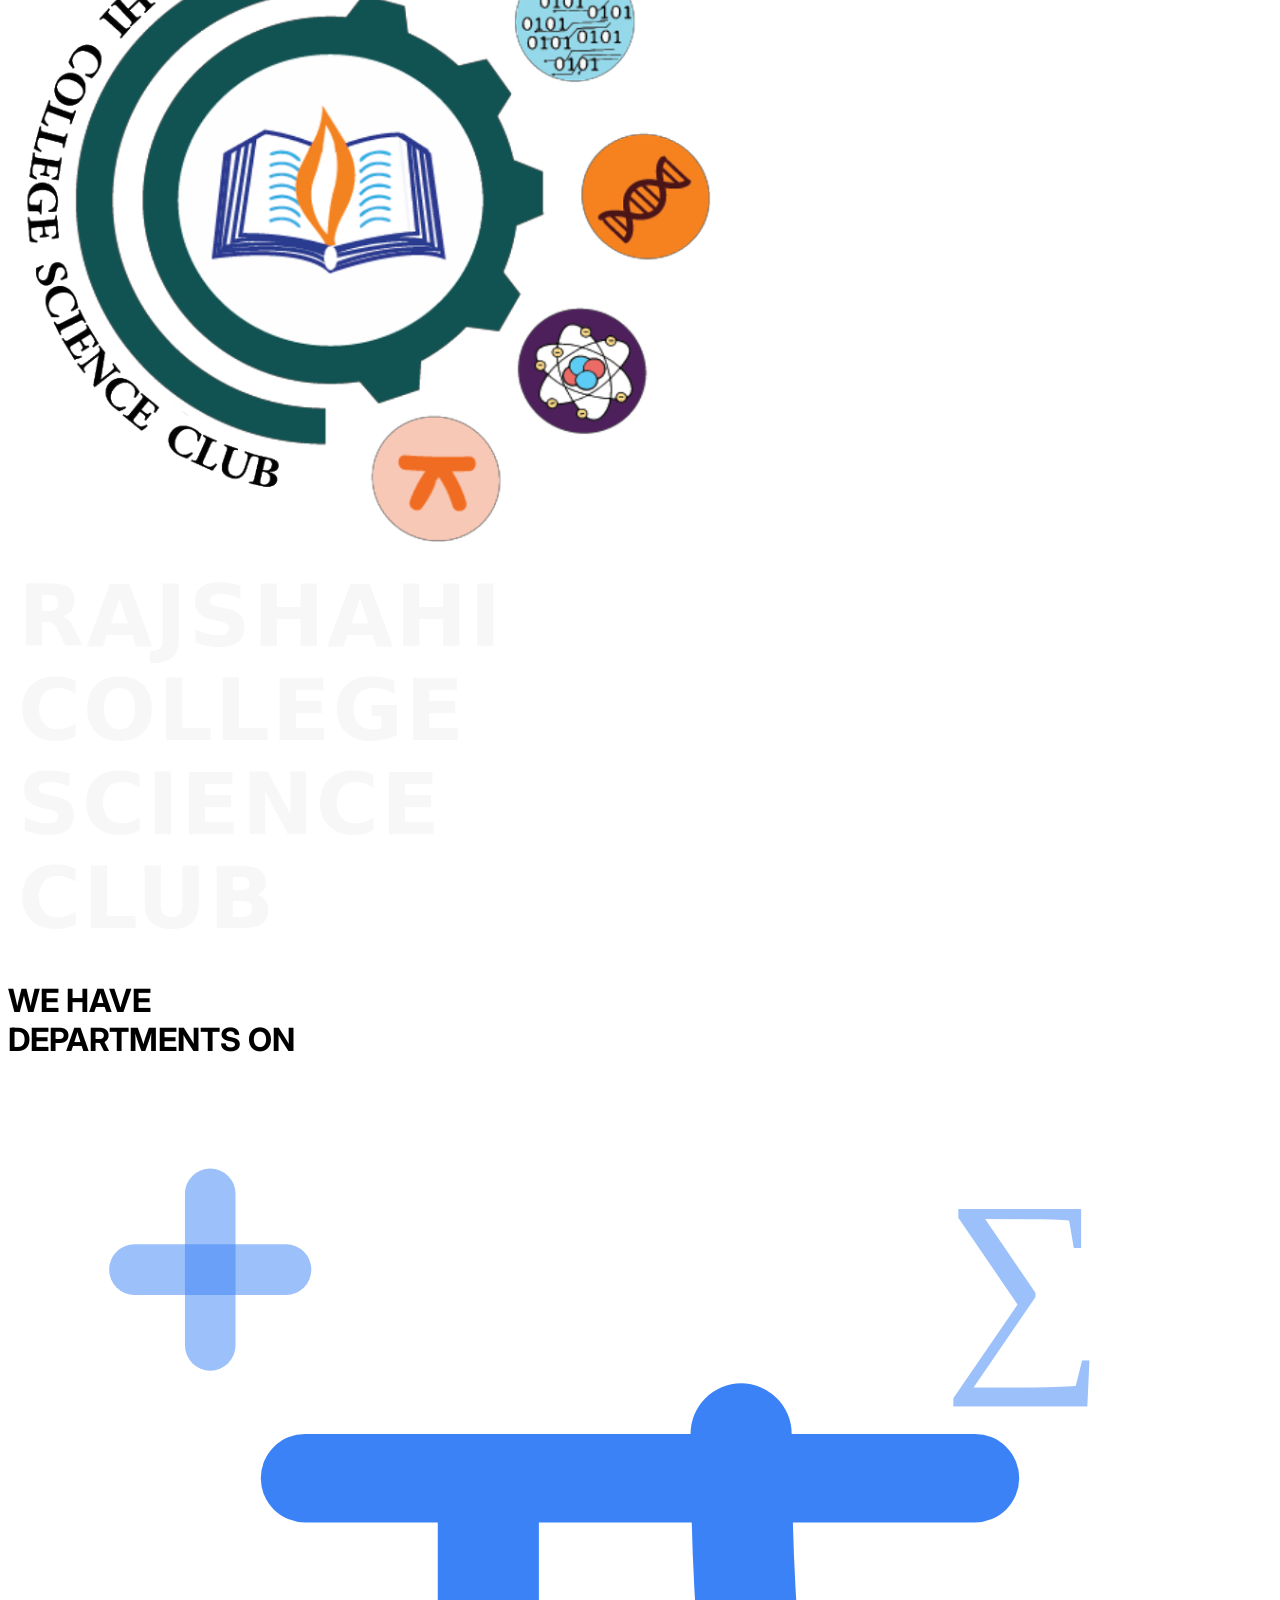
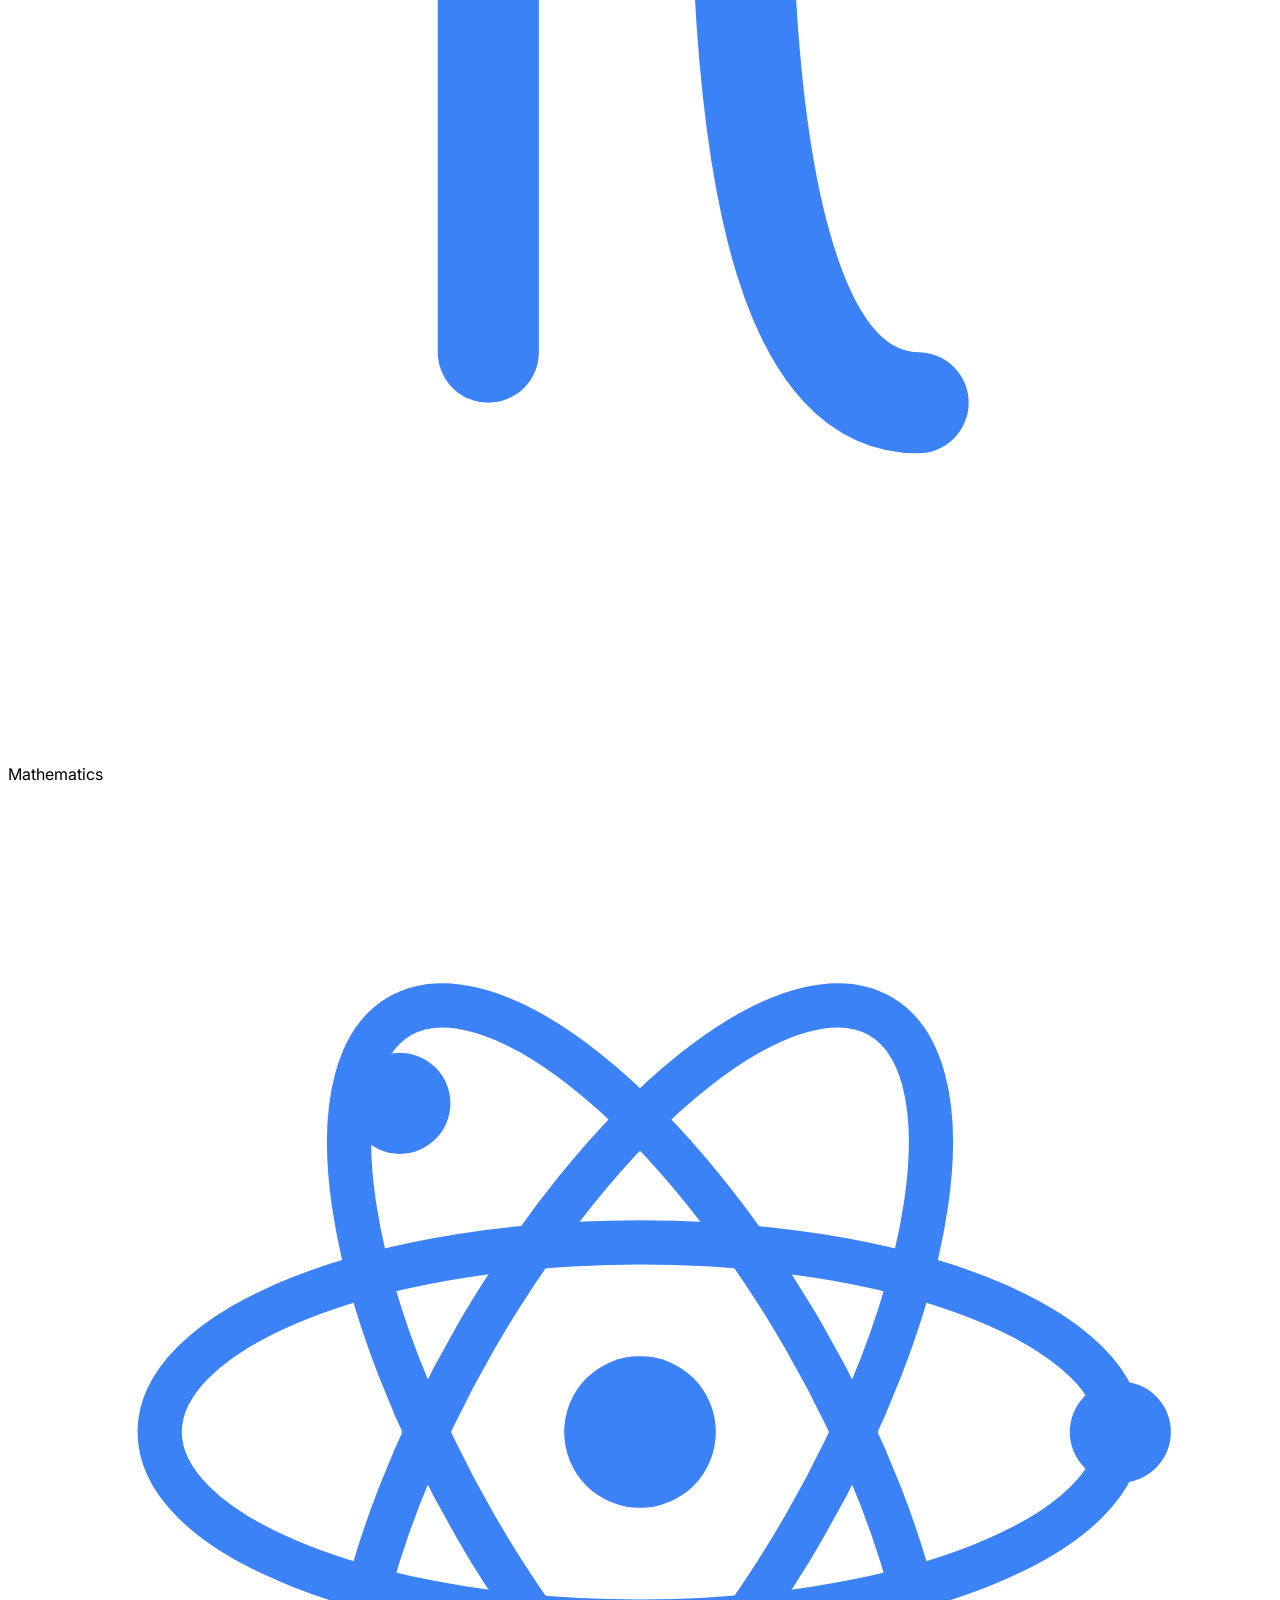
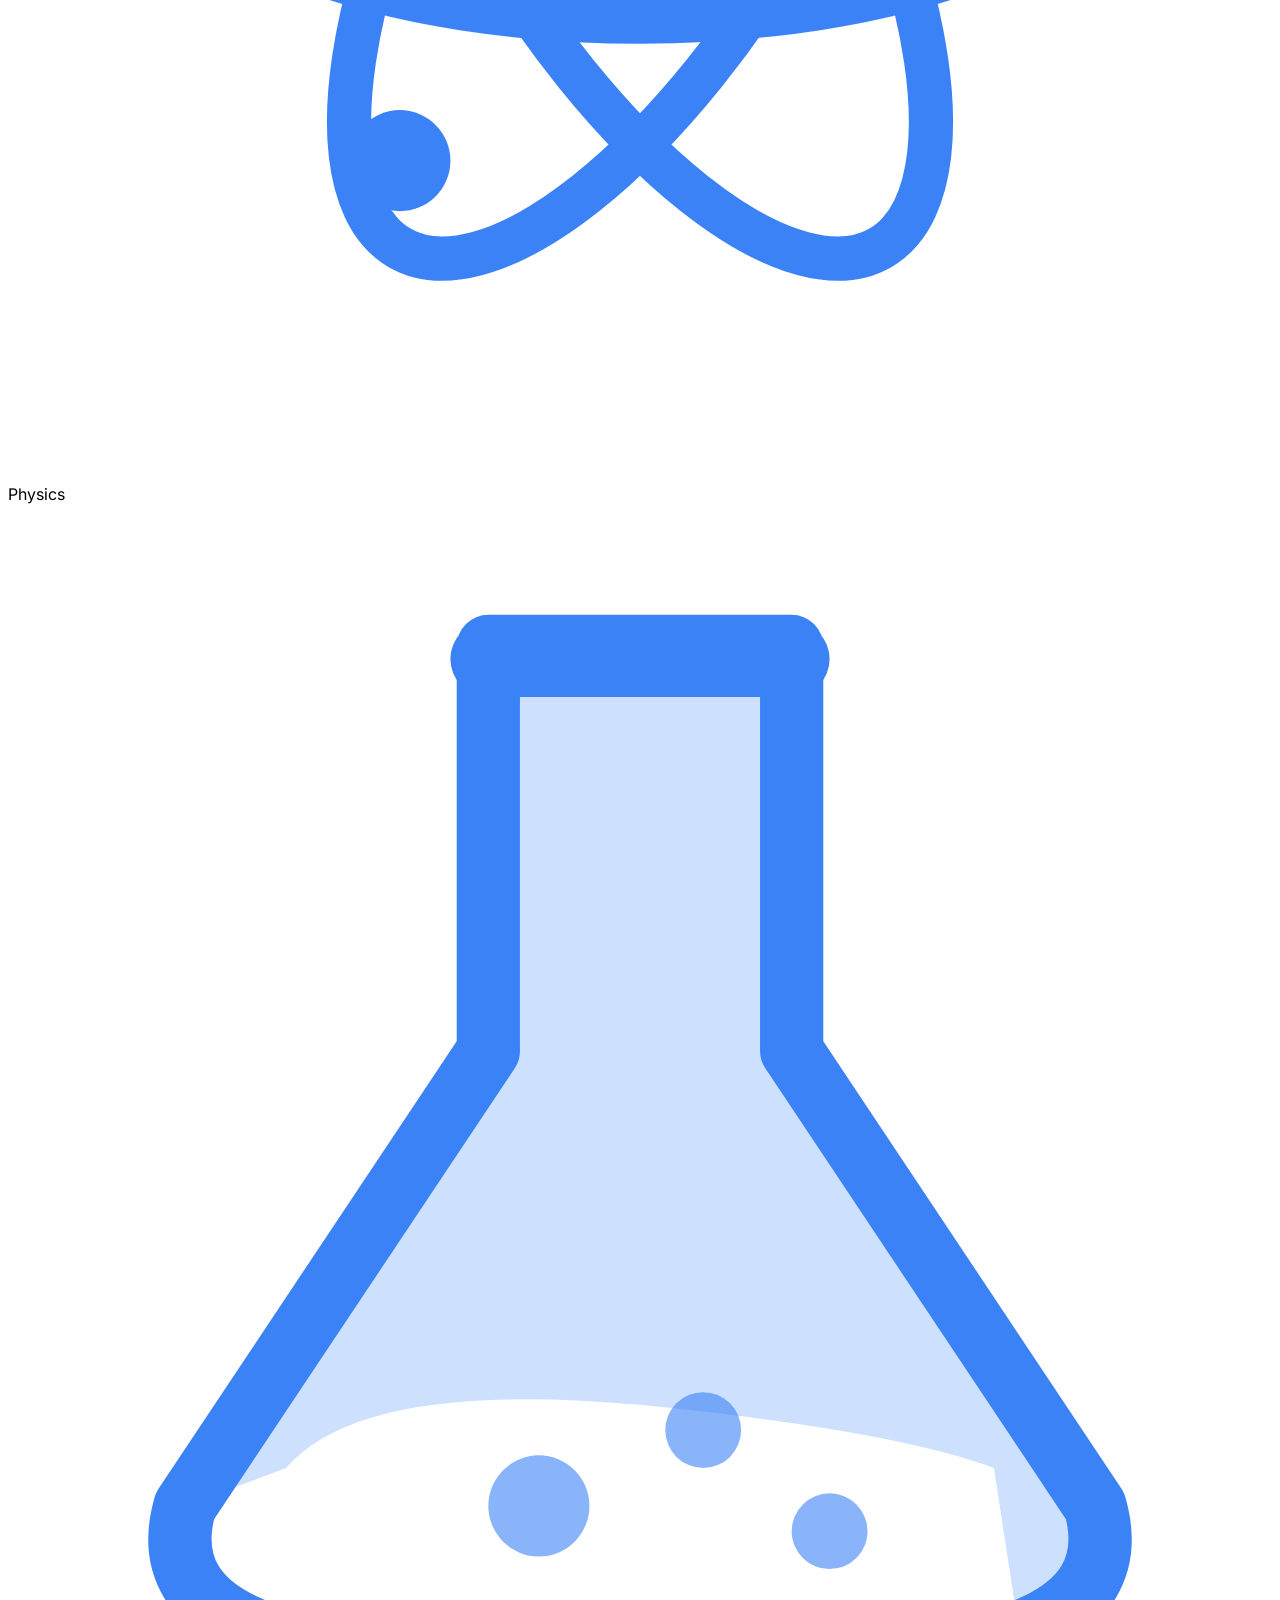
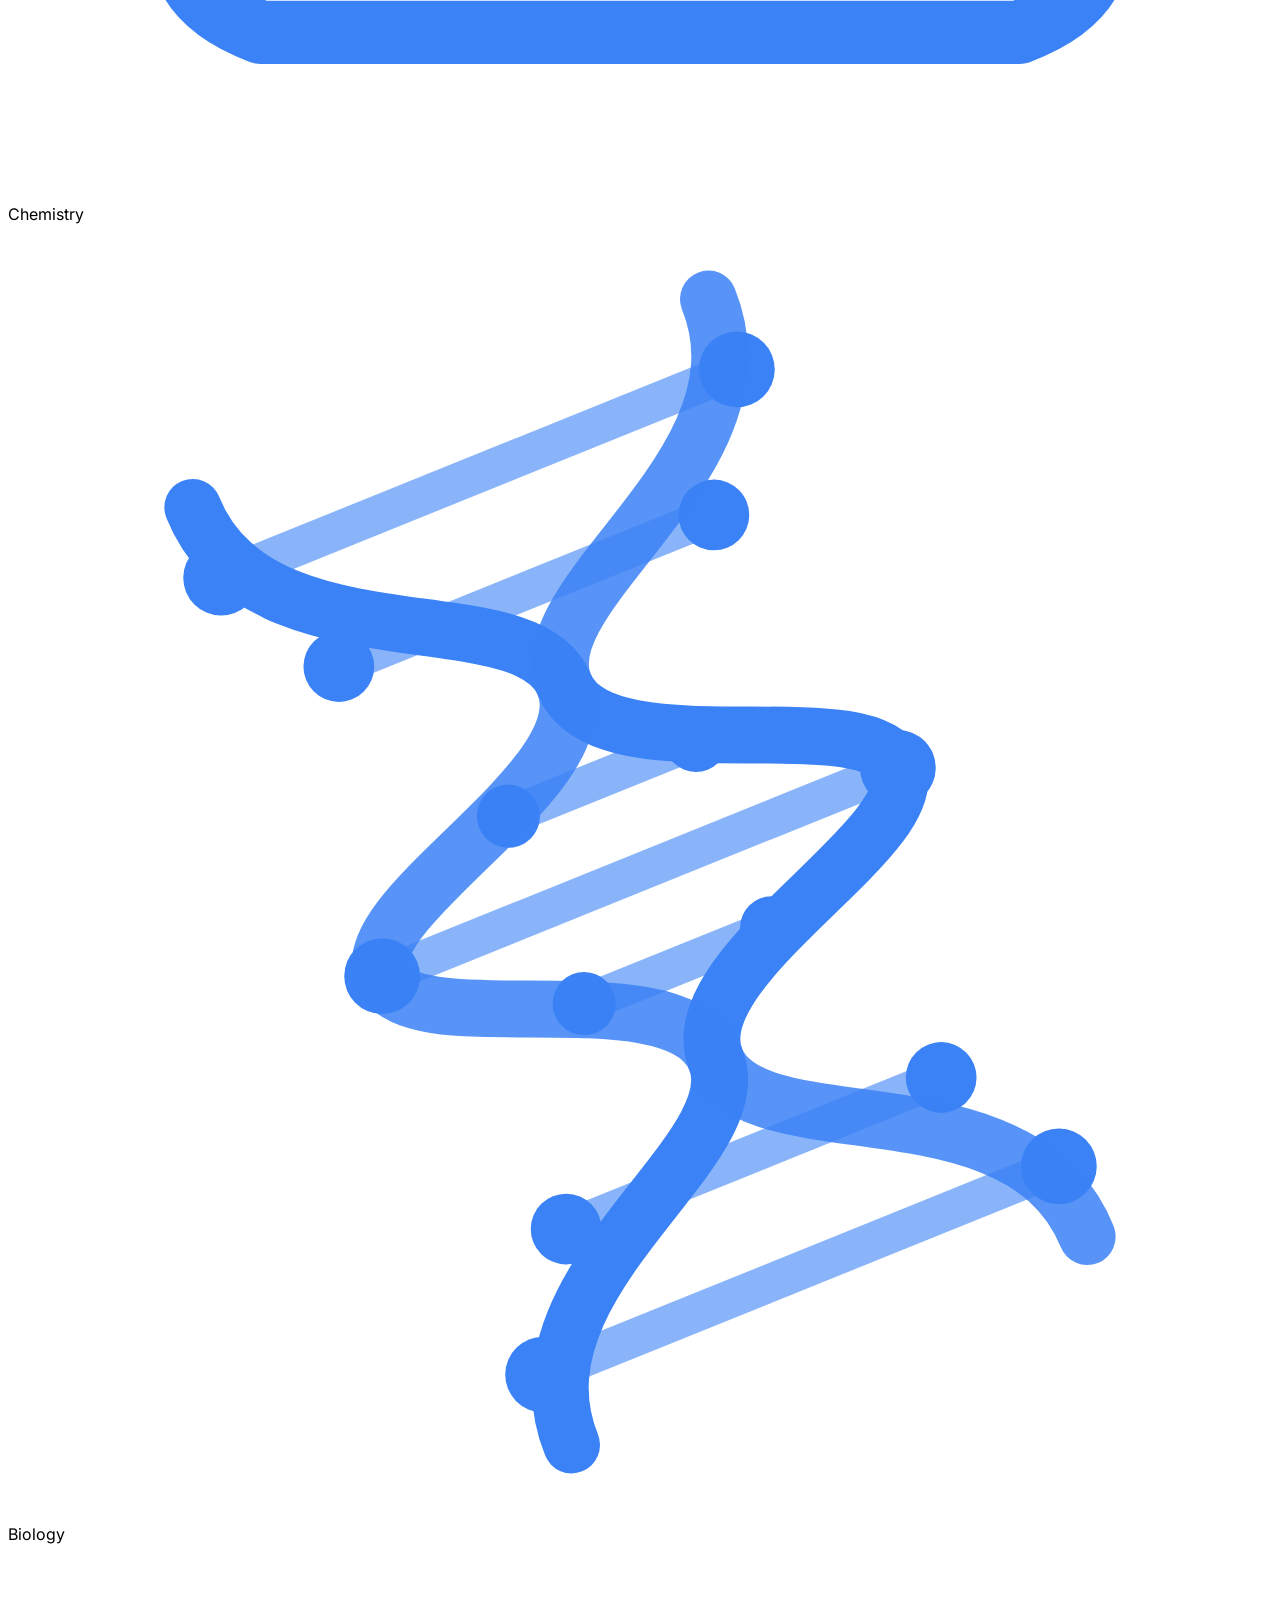
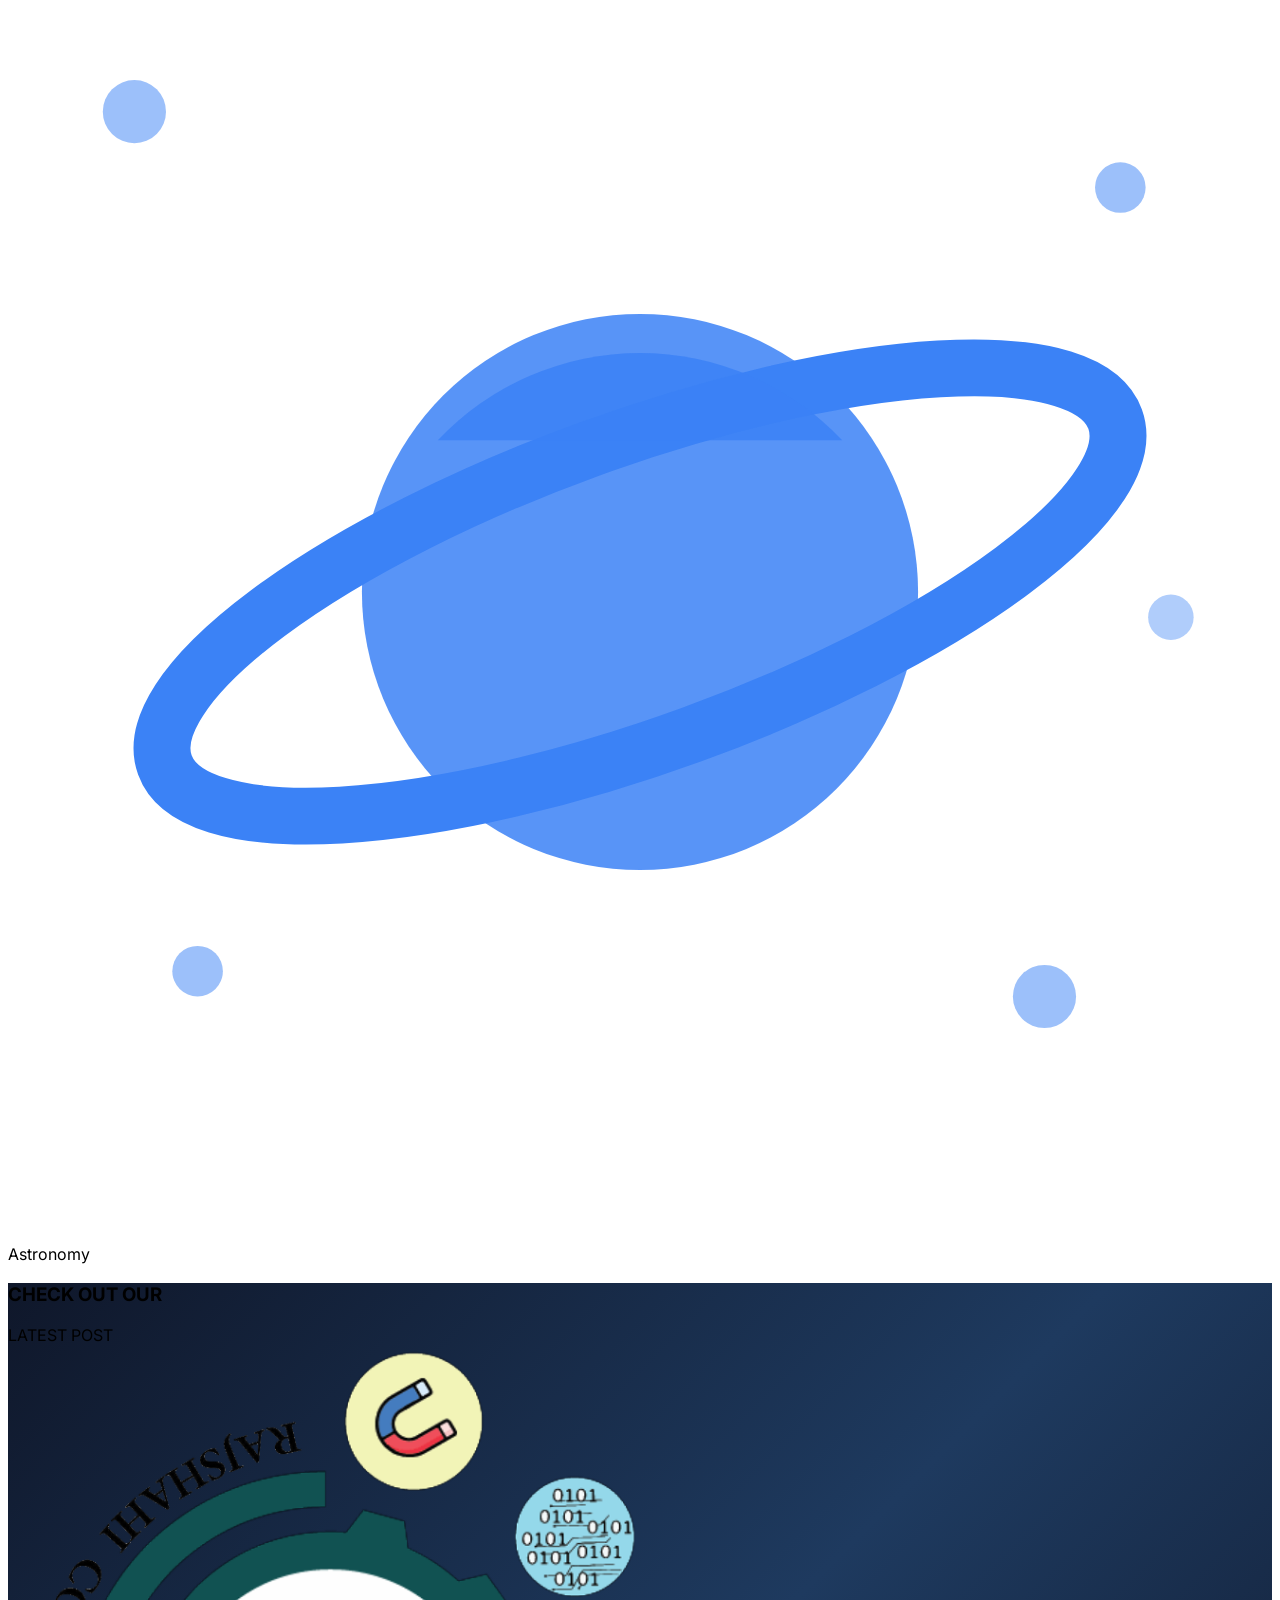
==== commit d7e5cd58: "Theme toggle: floating FAB on desktop, hamburger row on mobile; fix bell dark mode; mobile font/spac" ====
--- a/index.html
+++ b/index.html
@@ -7,7 +7,7 @@
   <title>RCSC</title>
   <meta name="description" content="Igniting Scientific Curiosity" />
   <link rel="icon" href="logo.png" />
-  <link rel="stylesheet" href="theme.css" />
+    <link rel="stylesheet" href="theme.css" />
   <script src="https://cdn.tailwindcss.com"></script>
   <link rel="preconnect" href="https://fonts.googleapis.com" />
   <link rel="preconnect" href="https://fonts.gstatic.com" crossorigin />
@@ -517,21 +517,34 @@
   /* ── Items only shown on mobile ───────────────────────────────────────── */
   .n-mobile-only { display: none; }
 
-  /* ── Theme toggle button ─────────────────────────────────────────────── */
-  #n-theme-btn {
+  /* ── Floating theme toggle (outside nav) ─────────────────────────────── */
+  #rcsc-theme-fab {
+    position: fixed;
+    top: 16px;
+    right: 16px;
+    z-index: 9999;
     display: flex; align-items: center; justify-content: center;
-    width: 36px; height: 36px; flex-shrink: 0;
-    background: rgba(255,255,255,0.08); border-radius: 9999px;
-    border: none; cursor: pointer;
+    width: 50px; height: 50px;
+    background: rgba(10, 11, 13, 0.96);
+    backdrop-filter: blur(14px) saturate(180%);
+    -webkit-backdrop-filter: blur(14px) saturate(180%);
+    border: 1px solid rgba(255,255,255,0.07);
+    border-radius: 9999px;
+    box-shadow: 0 8px 32px -4px rgba(0,0,0,0.45), inset 0 1px 0 rgba(255,255,255,0.08);
+    cursor: pointer;
     color: rgba(255,255,255,0.75);
-    transition: background 0.2s, color 0.2s, transform 0.4s;
-  }
-  #n-theme-btn:hover { background: rgba(255,255,255,0.15); color: #fff; }
-  #n-theme-btn svg  { width: 16px; height: 16px; }
-  #n-theme-btn .icon-sun  { display: none; }
-  #n-theme-btn .icon-moon { display: block; }
-  html[data-theme="dark"] #n-theme-btn .icon-sun  { display: block; }
-  html[data-theme="dark"] #n-theme-btn .icon-moon { display: none; }
+    transition: color 0.2s, background 0.2s, transform 0.4s cubic-bezier(0.16,1,0.3,1), opacity 0.4s;
+  }
+  #rcsc-theme-fab:hover { color: #fff; background: rgba(30,32,36,0.98); }
+  #rcsc-theme-fab svg { width: 18px; height: 18px; }
+  #rcsc-theme-fab .icon-sun  { display: none; }
+  #rcsc-theme-fab .icon-moon { display: block; }
+  html[data-theme="dark"] #rcsc-theme-fab .icon-sun  { display: block; }
+  html[data-theme="dark"] #rcsc-theme-fab .icon-moon { display: none; }
+  /* On mobile: hide FAB (toggle lives in hamburger instead) */
+  @media (max-width: 767px) {
+    #rcsc-theme-fab { display: none; }
+  }
 
   /* ── Hamburger / overflow menu ────────────────────────────────────────── */
   .n-menu-wrap {
@@ -783,24 +796,26 @@
         </svg>
         Blog
       </a>
+      <!-- Theme toggle row (mobile only) -->
+      <button id="n-theme-row" style="width:100%;display:flex;align-items:center;gap:10px;padding:10px 14px;border-radius:9px;background:none;border:none;cursor:pointer;color:rgba(255,255,255,0.65);font-size:14px;font-weight:500;font-family:inherit;transition:background 0.15s,color 0.15s;" onmouseover="this.style.background='rgba(255,255,255,0.08)';this.style.color='#fff'" onmouseout="this.style.background='none';this.style.color='rgba(255,255,255,0.65)'">
+        <span id="n-theme-row-icon" style="width:17px;height:17px;flex-shrink:0;display:flex;align-items:center;justify-content:center;">
+          <!-- moon -->
+          <svg class="icon-moon" fill="none" stroke="currentColor" stroke-width="2" stroke-linecap="round" stroke-linejoin="round" viewBox="0 0 24 24" style="width:17px;height:17px;">
+            <path d="M21 12.79A9 9 0 1 1 11.21 3 7 7 0 0 0 21 12.79z"/>
+          </svg>
+          <!-- sun -->
+          <svg class="icon-sun" fill="none" stroke="currentColor" stroke-width="2" stroke-linecap="round" stroke-linejoin="round" viewBox="0 0 24 24" style="width:17px;height:17px;display:none;">
+            <circle cx="12" cy="12" r="5"/>
+            <line x1="12" y1="1" x2="12" y2="3"/><line x1="12" y1="21" x2="12" y2="23"/>
+            <line x1="4.22" y1="4.22" x2="5.64" y2="5.64"/><line x1="18.36" y1="18.36" x2="19.78" y2="19.78"/>
+            <line x1="1" y1="12" x2="3" y2="12"/><line x1="21" y1="12" x2="23" y2="12"/>
+            <line x1="4.22" y1="19.78" x2="5.64" y2="18.36"/><line x1="18.36" y1="5.64" x2="19.78" y2="4.22"/>
+          </svg>
+        </span>
+        <span id="n-theme-row-label">Dark Mode</span>
+      </button>
     </div>
   </div>
-
-  <!-- ── Theme toggle (always visible) ── -->
-  <button id="n-theme-btn" aria-label="Toggle dark mode">
-    <!-- Moon: shown in light mode -->
-    <svg class="icon-moon" fill="none" stroke="currentColor" stroke-width="2" stroke-linecap="round" stroke-linejoin="round" viewBox="0 0 24 24">
-      <path d="M21 12.79A9 9 0 1 1 11.21 3 7 7 0 0 0 21 12.79z"/>
-    </svg>
-    <!-- Sun: shown in dark mode -->
-    <svg class="icon-sun" fill="none" stroke="currentColor" stroke-width="2" stroke-linecap="round" stroke-linejoin="round" viewBox="0 0 24 24">
-      <circle cx="12" cy="12" r="5"/>
-      <line x1="12" y1="1" x2="12" y2="3"/><line x1="12" y1="21" x2="12" y2="23"/>
-      <line x1="4.22" y1="4.22" x2="5.64" y2="5.64"/><line x1="18.36" y1="18.36" x2="19.78" y2="19.78"/>
-      <line x1="1" y1="12" x2="3" y2="12"/><line x1="21" y1="12" x2="23" y2="12"/>
-      <line x1="4.22" y1="19.78" x2="5.64" y2="18.36"/><line x1="18.36" y1="5.64" x2="19.78" y2="4.22"/>
-    </svg>
-  </button>
 </nav>
 
 <script id="rcsc-nav-script">
@@ -884,24 +899,53 @@
     });
   }
 
-  /* ── Theme toggle ────────────────────────────────────────────────────── */
-  var themeBtn = document.getElementById('n-theme-btn');
-  if (themeBtn) {
-    // Apply saved theme before first paint
-    var savedTheme = localStorage.getItem('rcsc-theme') || 'light';
-    document.documentElement.dataset.theme = savedTheme;
-
-    themeBtn.addEventListener('click', function() {
-      var next = document.documentElement.dataset.theme === 'dark' ? 'light' : 'dark';
-      document.documentElement.dataset.theme = next;
-      localStorage.setItem('rcsc-theme', next);
-      // Notify contour lines to repaint with new colour
-      if (window.ContourLines && ContourLines._instances) {
-        ContourLines._instances.forEach(function(inst) { inst.themeChanged && inst.themeChanged(); });
-      }
-      // Dispatch custom event for any page-specific listeners
-      window.dispatchEvent(new CustomEvent('rcsc-theme-change', { detail: { theme: next } }));
+  /* ── Theme toggle (FAB on desktop, hamburger row on mobile) ─────────── */
+  var themeBtn = document.getElementById('n-theme-btn'); // legacy — remove if exists
+  if (themeBtn) themeBtn.remove();
+
+  // Apply saved theme
+  var savedTheme = localStorage.getItem('rcsc-theme') || 'light';
+  document.documentElement.dataset.theme = savedTheme;
+
+  function applyTheme(next) {
+    document.documentElement.dataset.theme = next;
+    localStorage.setItem('rcsc-theme', next);
+    // Update hamburger row label + icon
+    var row = document.getElementById('n-theme-row');
+    var label = document.getElementById('n-theme-row-label');
+    if (row) {
+      row.querySelectorAll('.icon-moon').forEach(function(el){ el.style.display = next === 'dark' ? 'none' : 'block'; });
+      row.querySelectorAll('.icon-sun').forEach(function(el){ el.style.display = next === 'dark' ? 'block' : 'none'; });
+    }
+    if (label) label.textContent = next === 'dark' ? 'Light Mode' : 'Dark Mode';
+    // Notify contour lines
+    window.dispatchEvent(new CustomEvent('rcsc-theme-change', { detail: { theme: next } }));
+  }
+
+  // Inject floating theme FAB (desktop)
+  var fab = document.getElementById('rcsc-theme-fab');
+  if (!fab) {
+    fab = document.createElement('button');
+    fab.id = 'rcsc-theme-fab';
+    fab.setAttribute('aria-label', 'Toggle dark mode');
+    fab.innerHTML = '<svg class="icon-moon" fill="none" stroke="currentColor" stroke-width="2" stroke-linecap="round" stroke-linejoin="round" viewBox="0 0 24 24"><path d="M21 12.79A9 9 0 1 1 11.21 3 7 7 0 0 0 21 12.79z"/></svg><svg class="icon-sun" fill="none" stroke="currentColor" stroke-width="2" stroke-linecap="round" stroke-linejoin="round" viewBox="0 0 24 24"><circle cx="12" cy="12" r="5"/><line x1="12" y1="1" x2="12" y2="3"/><line x1="12" y1="21" x2="12" y2="23"/><line x1="4.22" y1="4.22" x2="5.64" y2="5.64"/><line x1="18.36" y1="18.36" x2="19.78" y2="19.78"/><line x1="1" y1="12" x2="3" y2="12"/><line x1="21" y1="12" x2="23" y2="12"/><line x1="4.22" y1="19.78" x2="5.64" y2="18.36"/><line x1="18.36" y1="5.64" x2="19.78" y2="4.22"/></svg>';
+    document.body.appendChild(fab);
+  }
+  fab.addEventListener('click', function() {
+    applyTheme(document.documentElement.dataset.theme === 'dark' ? 'light' : 'dark');
+  });
+
+  // Hamburger row toggle
+  var themeRow = document.getElementById('n-theme-row');
+  if (themeRow) {
+    // Set initial state
+    applyTheme(savedTheme);
+    themeRow.addEventListener('click', function(e) {
+      e.stopPropagation();
+      applyTheme(document.documentElement.dataset.theme === 'dark' ? 'light' : 'dark');
     });
+  } else {
+    applyTheme(savedTheme);
   }
 
   /* ── Hamburger menu (mobile: About + Blog) ───────────────────────────── */
--- a/theme.css
+++ b/theme.css
@@ -167,3 +167,64 @@
 html[data-theme="dark"] #rcsc-contour-canvas {
   background: #000000;
 }
+
+/* ═══════════════════════════════════════════════════════════════════════════
+   BELL ICON & FLOATING SIDEBAR — dark mode
+   ══════════════════════════════════════════════════════════════════════════ */
+
+/* Bell anchor and SVG fill */
+html[data-theme="dark"] a.text-black,
+html[data-theme="dark"] .bell-part,
+html[data-theme="dark"] .bellSVG { color: #ffffff !important; fill: #ffffff !important; }
+
+/* Floating sidebar circles */
+html[data-theme="dark"] .fixed .rounded-full.bg-white.p-1,
+html[data-theme="dark"] .fixed .rounded-full.bg-white {
+  background-color: #1a1a1a !important;
+  box-shadow: 0 0 20px rgba(255,255,255,0.04) !important;
+}
+
+/* Social icons inside sidebar */
+html[data-theme="dark"] .fixed a svg,
+html[data-theme="dark"] .fixed a[target="_blank"] svg { fill: #ffffff !important; color: #ffffff !important; }
+
+/* ═══════════════════════════════════════════════════════════════════════════
+   MOBILE SIZING — reduce fonts and spacing
+   Only applies at max-width: 767px
+   ══════════════════════════════════════════════════════════════════════════ */
+
+@media (max-width: 767px) {
+  /* Scale down hero headline */
+  .text-3xl { font-size: 1.5rem !important; }   /* 24px instead of 30px */
+  .text-4xl { font-size: 1.75rem !important; }  /* 28px instead of 36px */
+  .text-5xl { font-size: 2rem !important; }     /* 32px instead of 48px */
+  .text-6xl { font-size: 2.25rem !important; }  /* 36px instead of 60px */
+  .text-7xl { font-size: 2.5rem !important; }   /* 40px instead of 72px */
+  .text-2xl { font-size: 1.25rem !important; }  /* 20px instead of 24px */
+
+  /* Tighten container padding */
+  .container { padding-left: 1rem !important; padding-right: 1rem !important; }
+  .px-6  { padding-left: 1rem !important; padding-right: 1rem !important; }
+  .px-8  { padding-left: 1rem !important; padding-right: 1rem !important; }
+  .px-10 { padding-left: 1.25rem !important; padding-right: 1.25rem !important; }
+
+  /* Reduce top padding that pushes content below nav */
+  .pt-24, .pt-28, .pt-32 { padding-top: 5rem !important; }
+  .mt-24, .mt-28, .mt-32 { margin-top: 5rem !important; }
+
+  /* Scale down department/feature cards */
+  .dept-card { padding: 1rem !important; }
+  .dept-card .text-lg { font-size: 0.95rem !important; }
+
+  /* Tighten section vertical padding */
+  .py-16 { padding-top: 2.5rem !important; padding-bottom: 2.5rem !important; }
+  .py-20 { padding-top: 3rem !important;   padding-bottom: 3rem !important; }
+  .py-24 { padding-top: 3rem !important;   padding-bottom: 3rem !important; }
+
+  /* Floating sidebar: smaller on mobile */
+  .fixed.right-0.top-\[50\%\] .w-8 { width: 1.5rem !important; }
+  .fixed.right-0.top-\[50\%\] svg  { width: 1rem !important; height: 1rem !important; }
+  .fixed.right-0.top-\[50\%\] .p-1 { padding: 0.15rem !important; }
+  .fixed.right-0.top-\[50\%\] .gap-3 { gap: 0.4rem !important; }
+  .fixed.right-0.top-\[50\%\] .mr-2  { margin-right: 0.25rem !important; }
+}
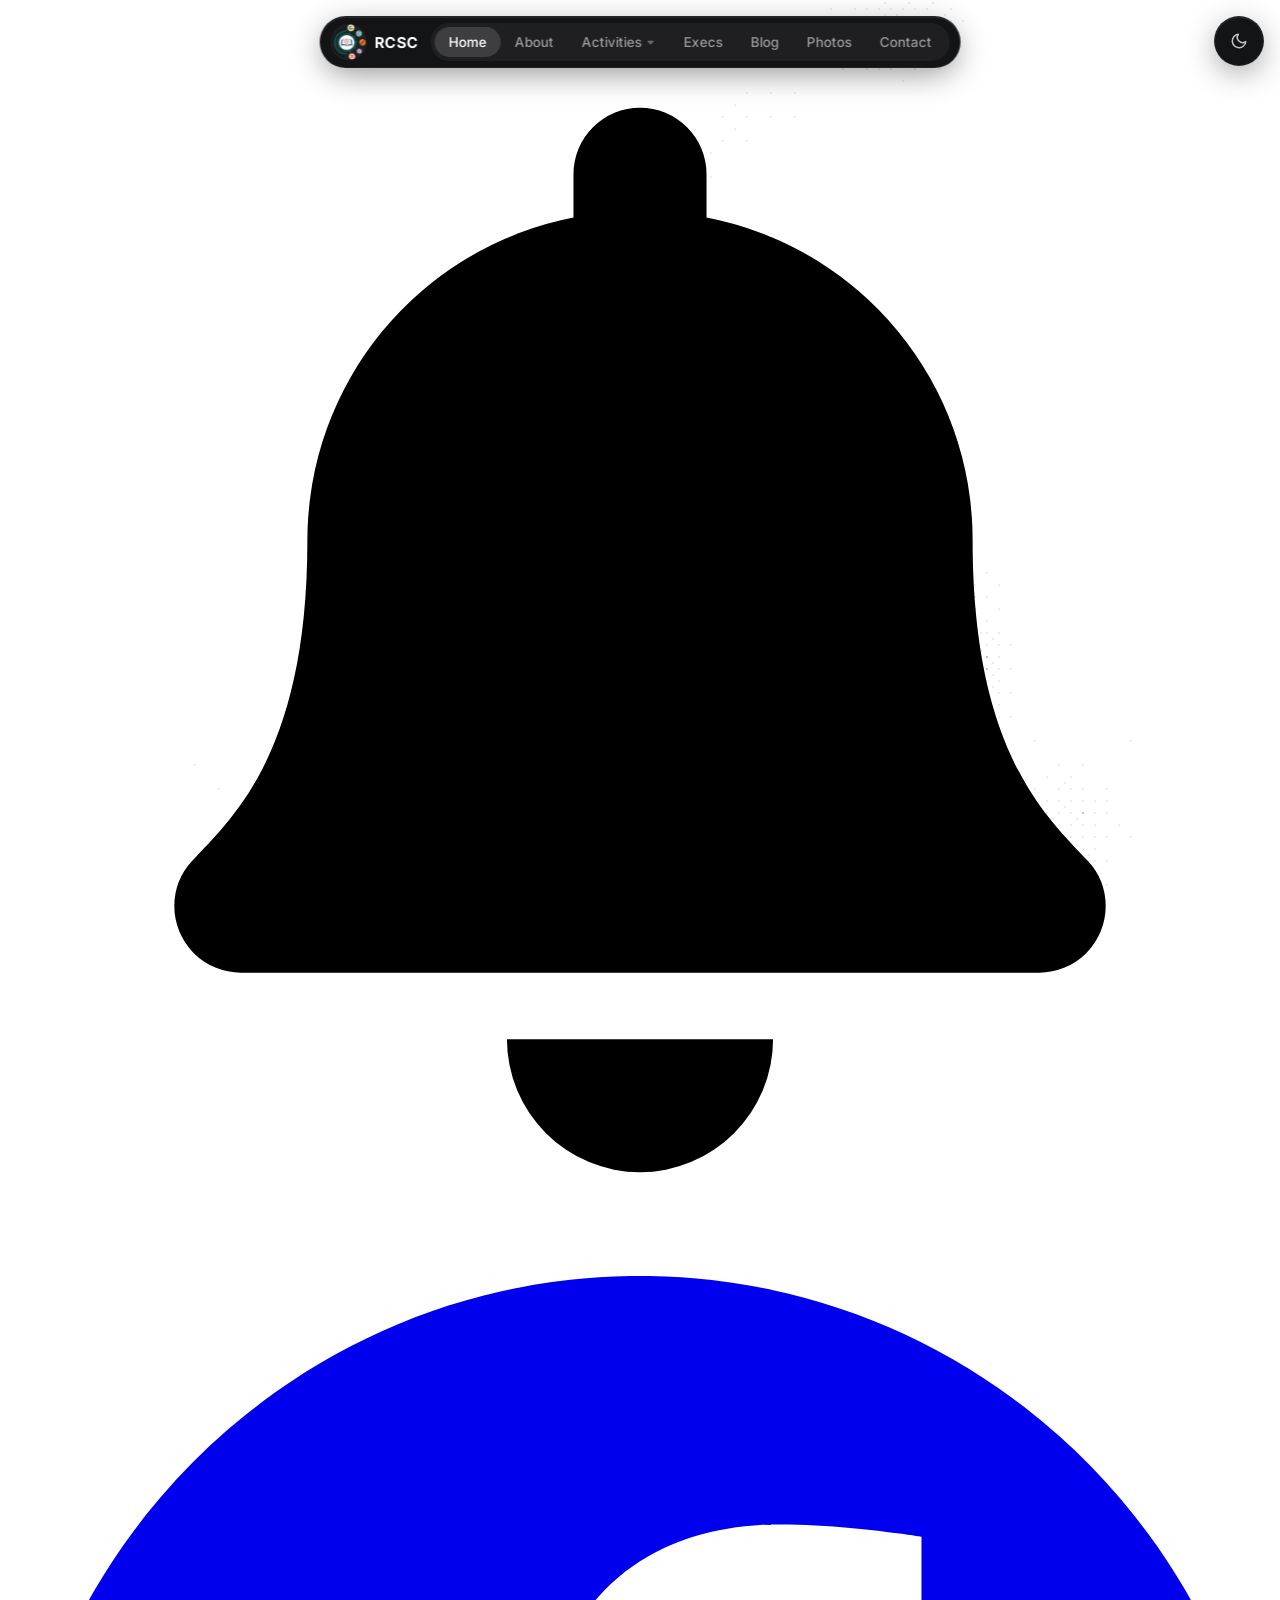
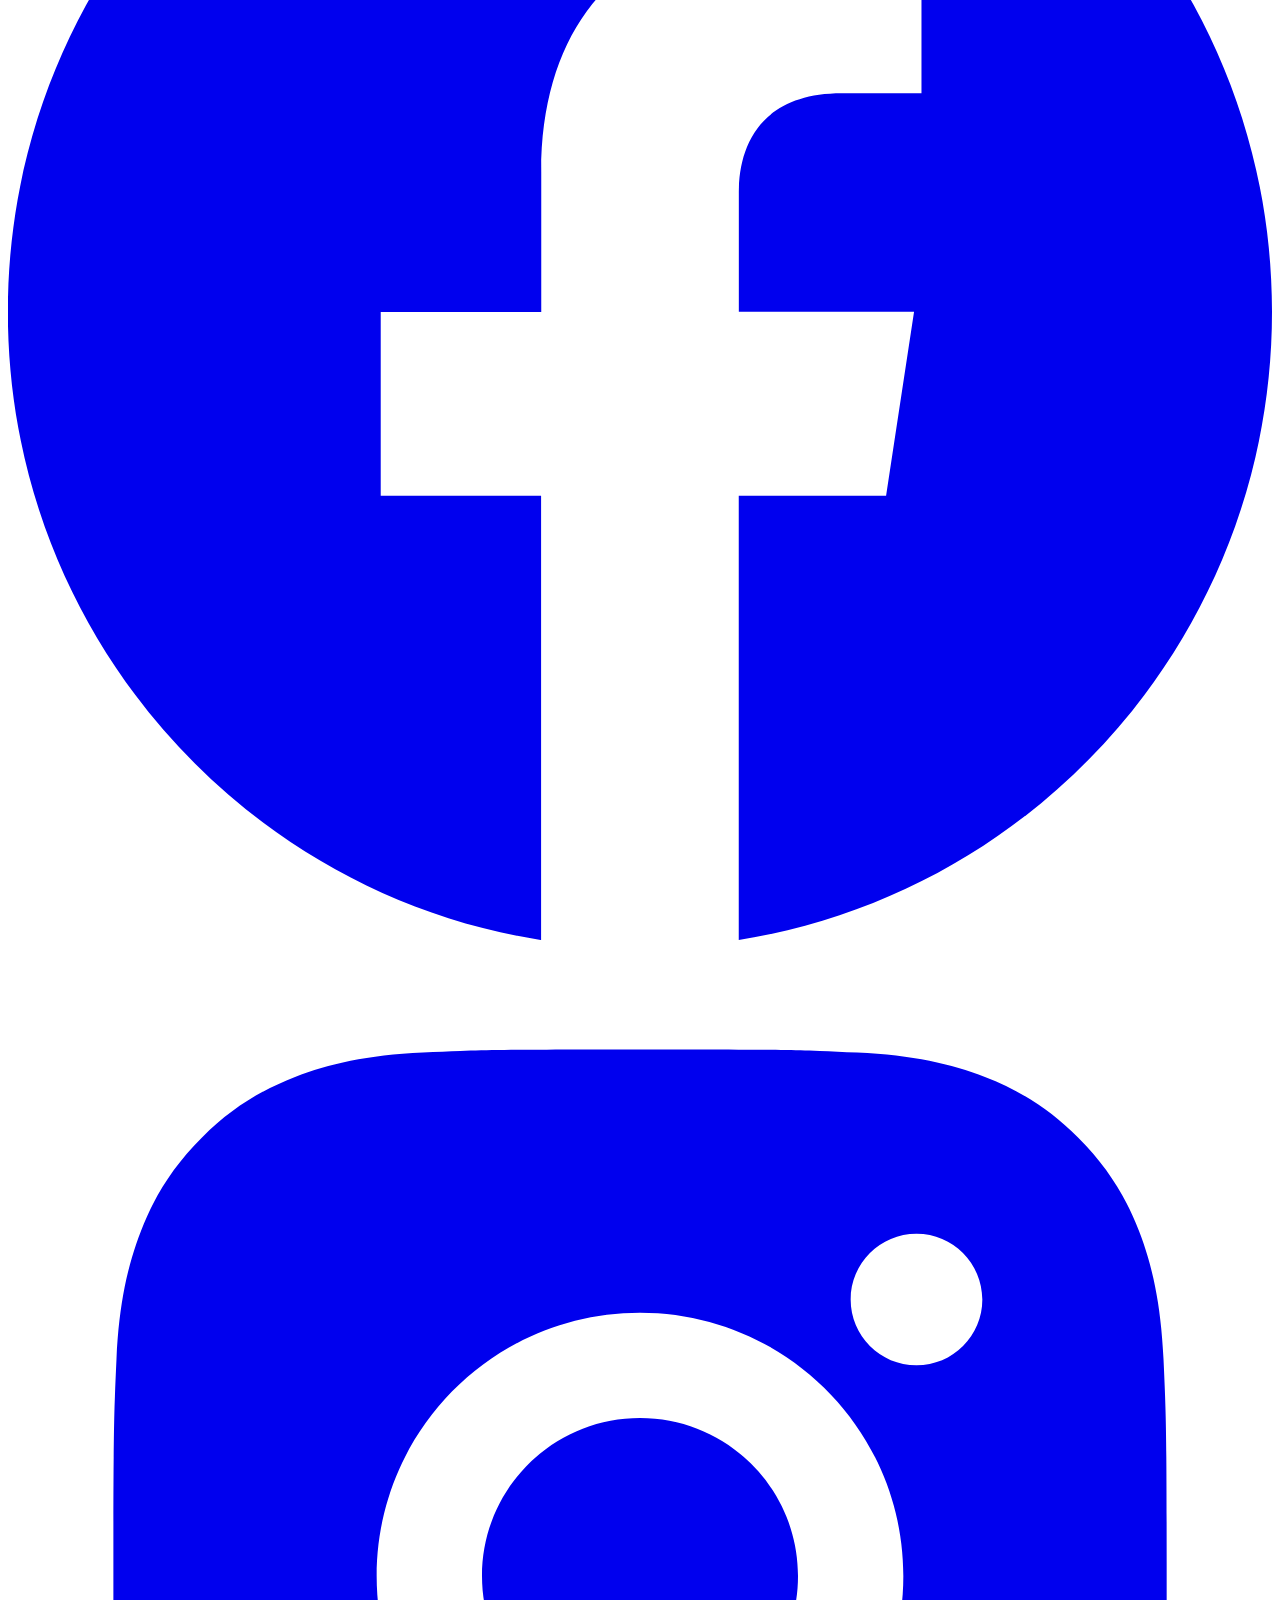
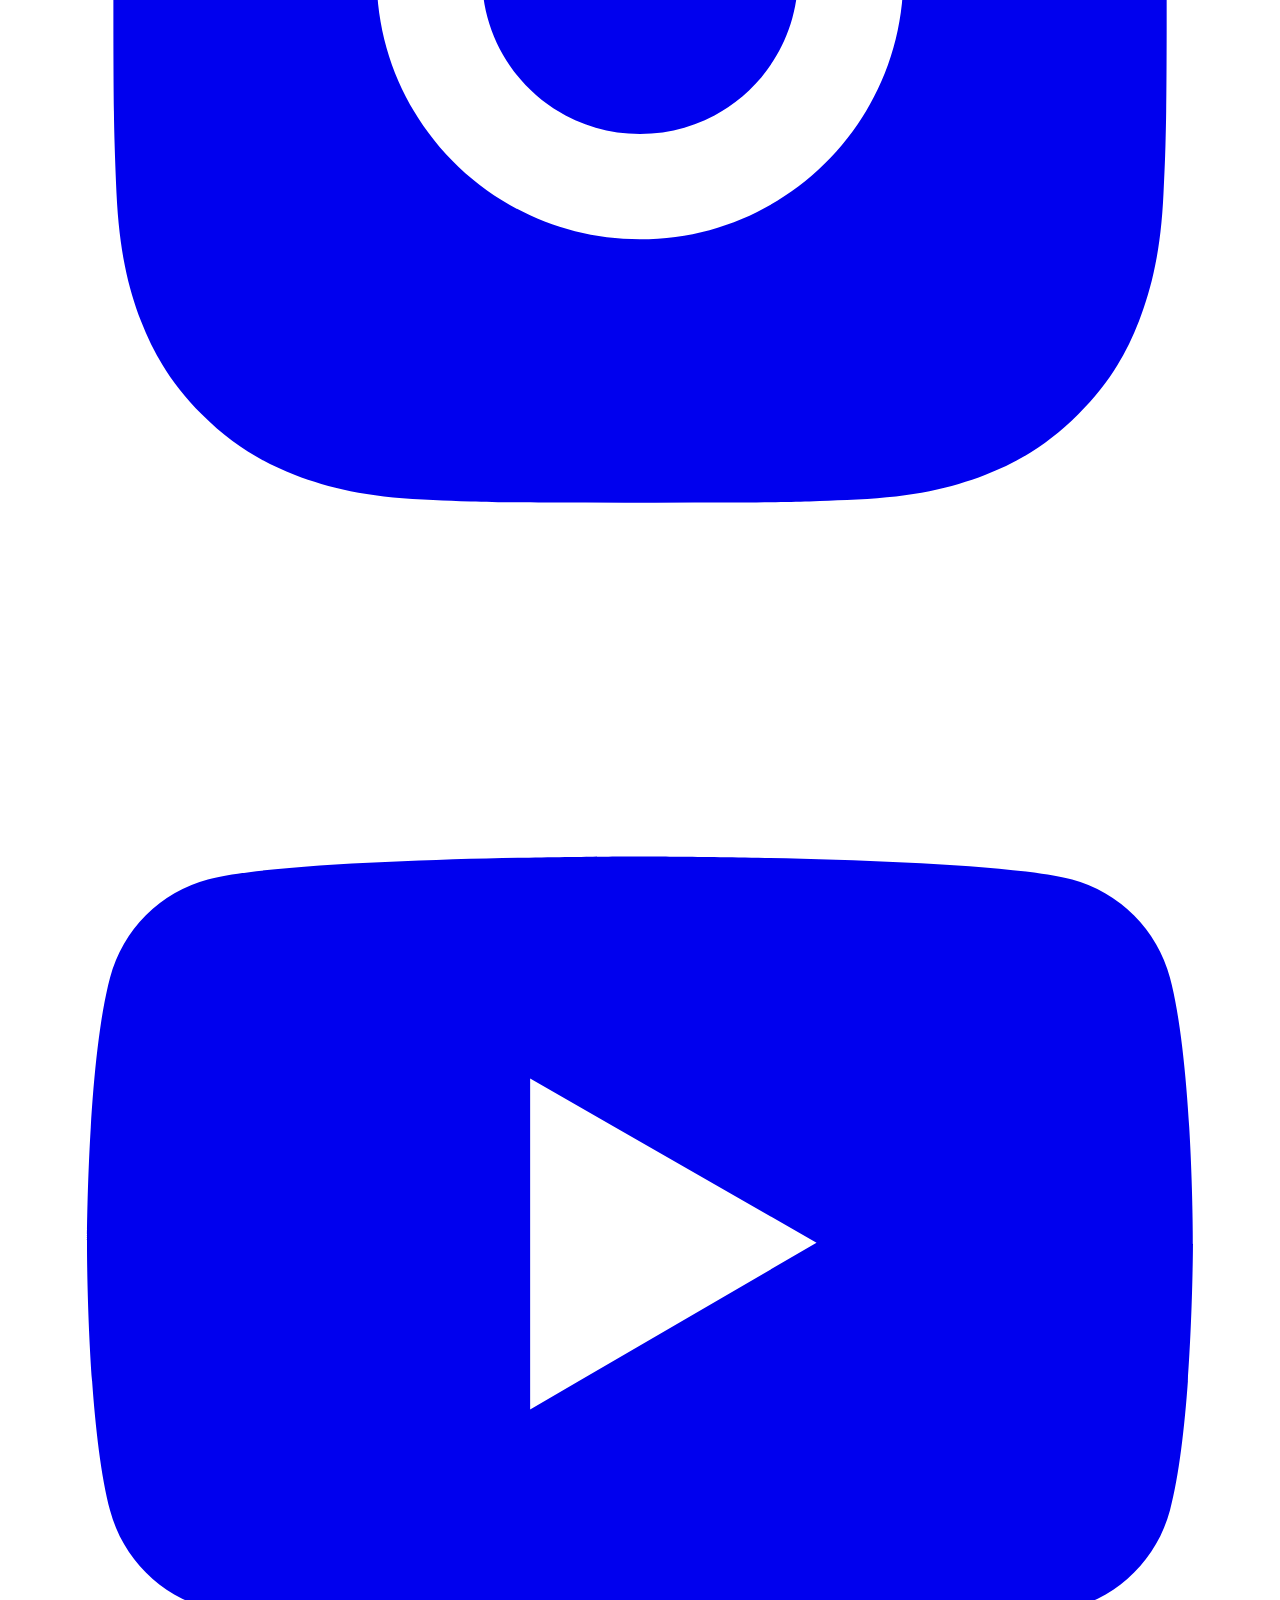
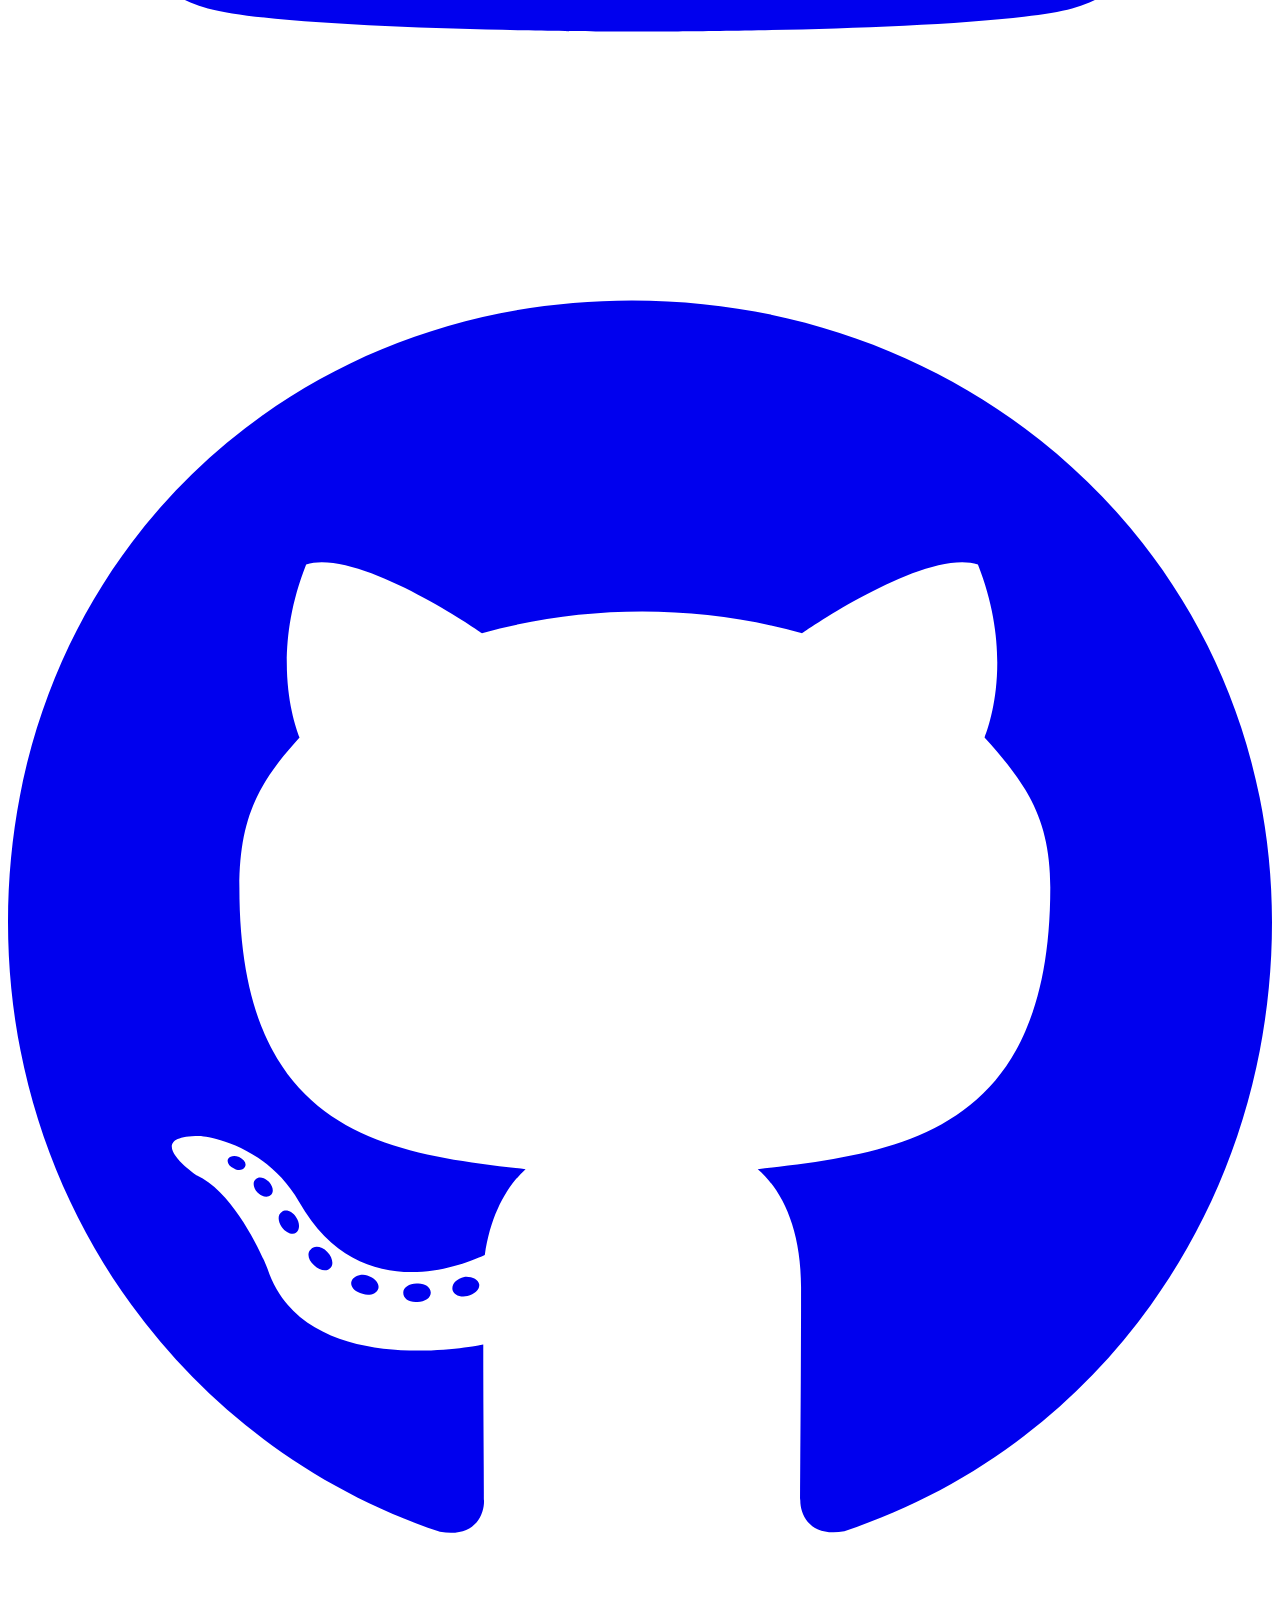
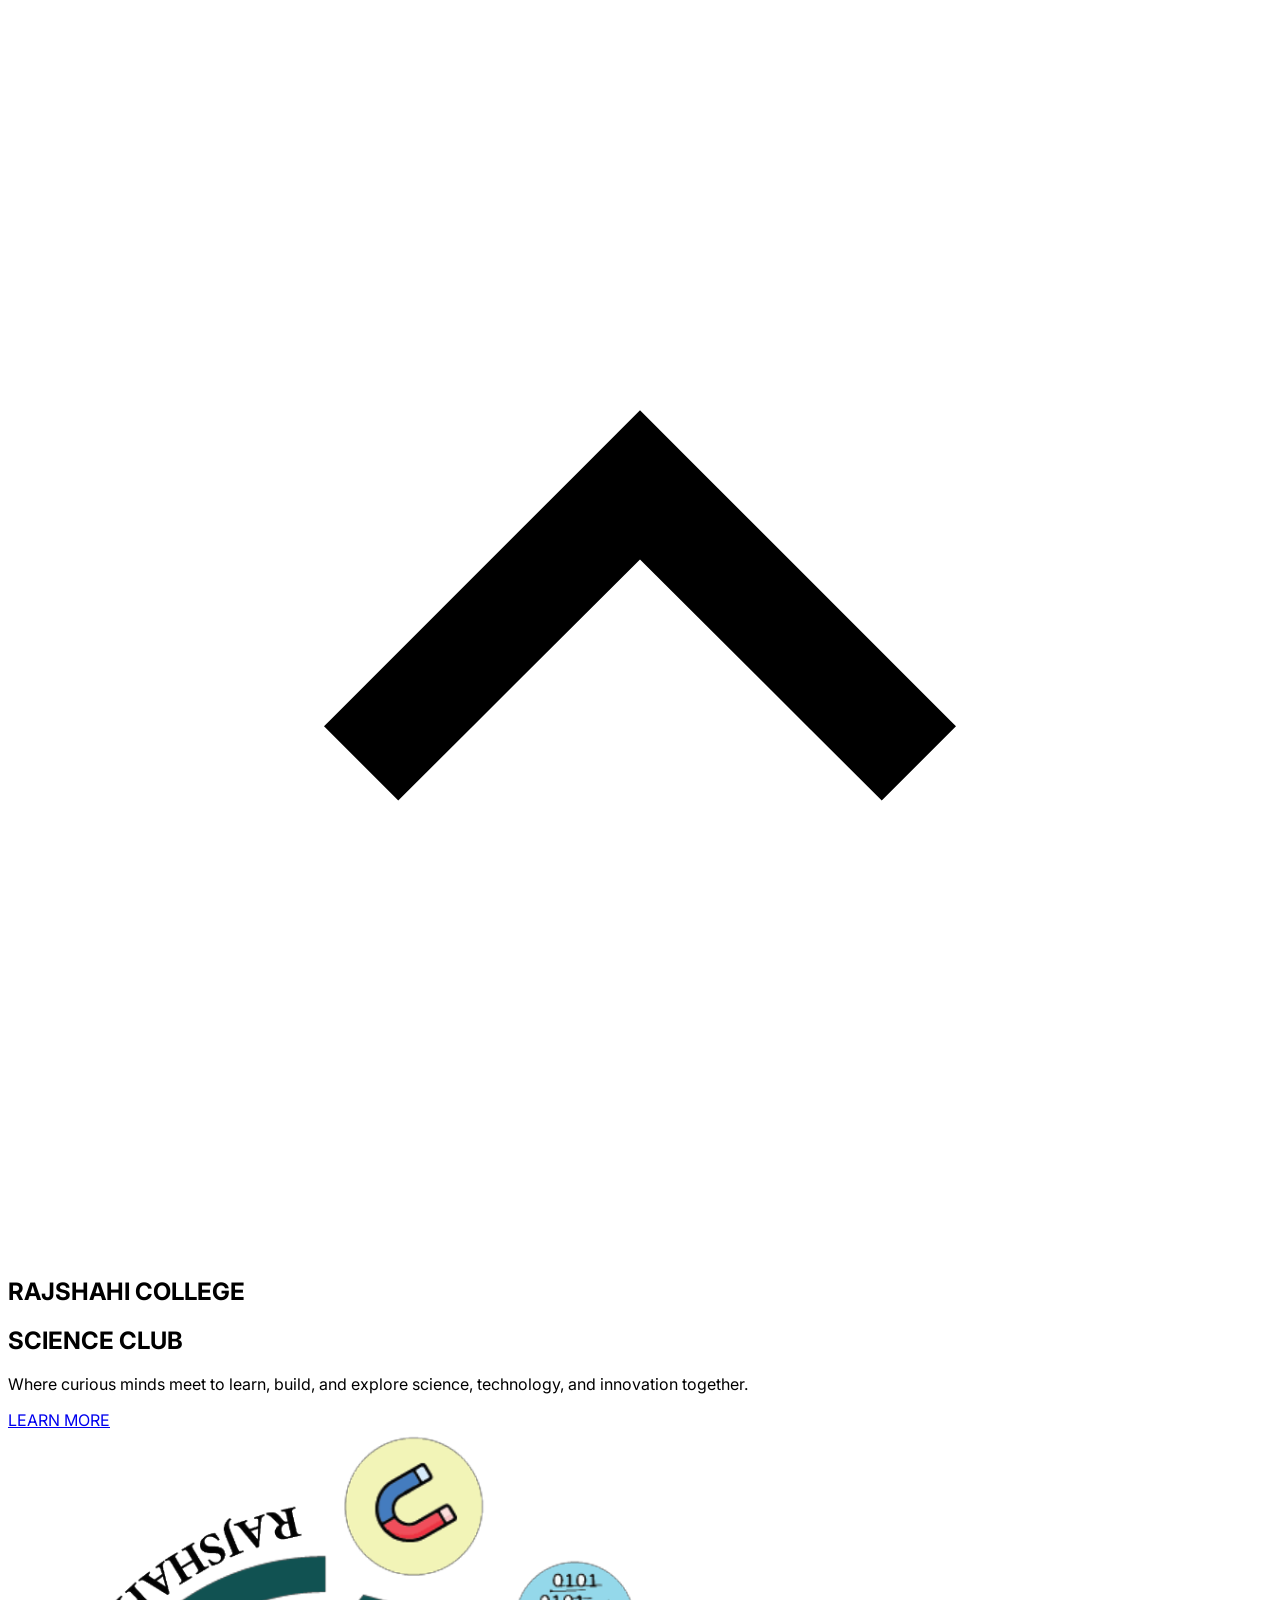
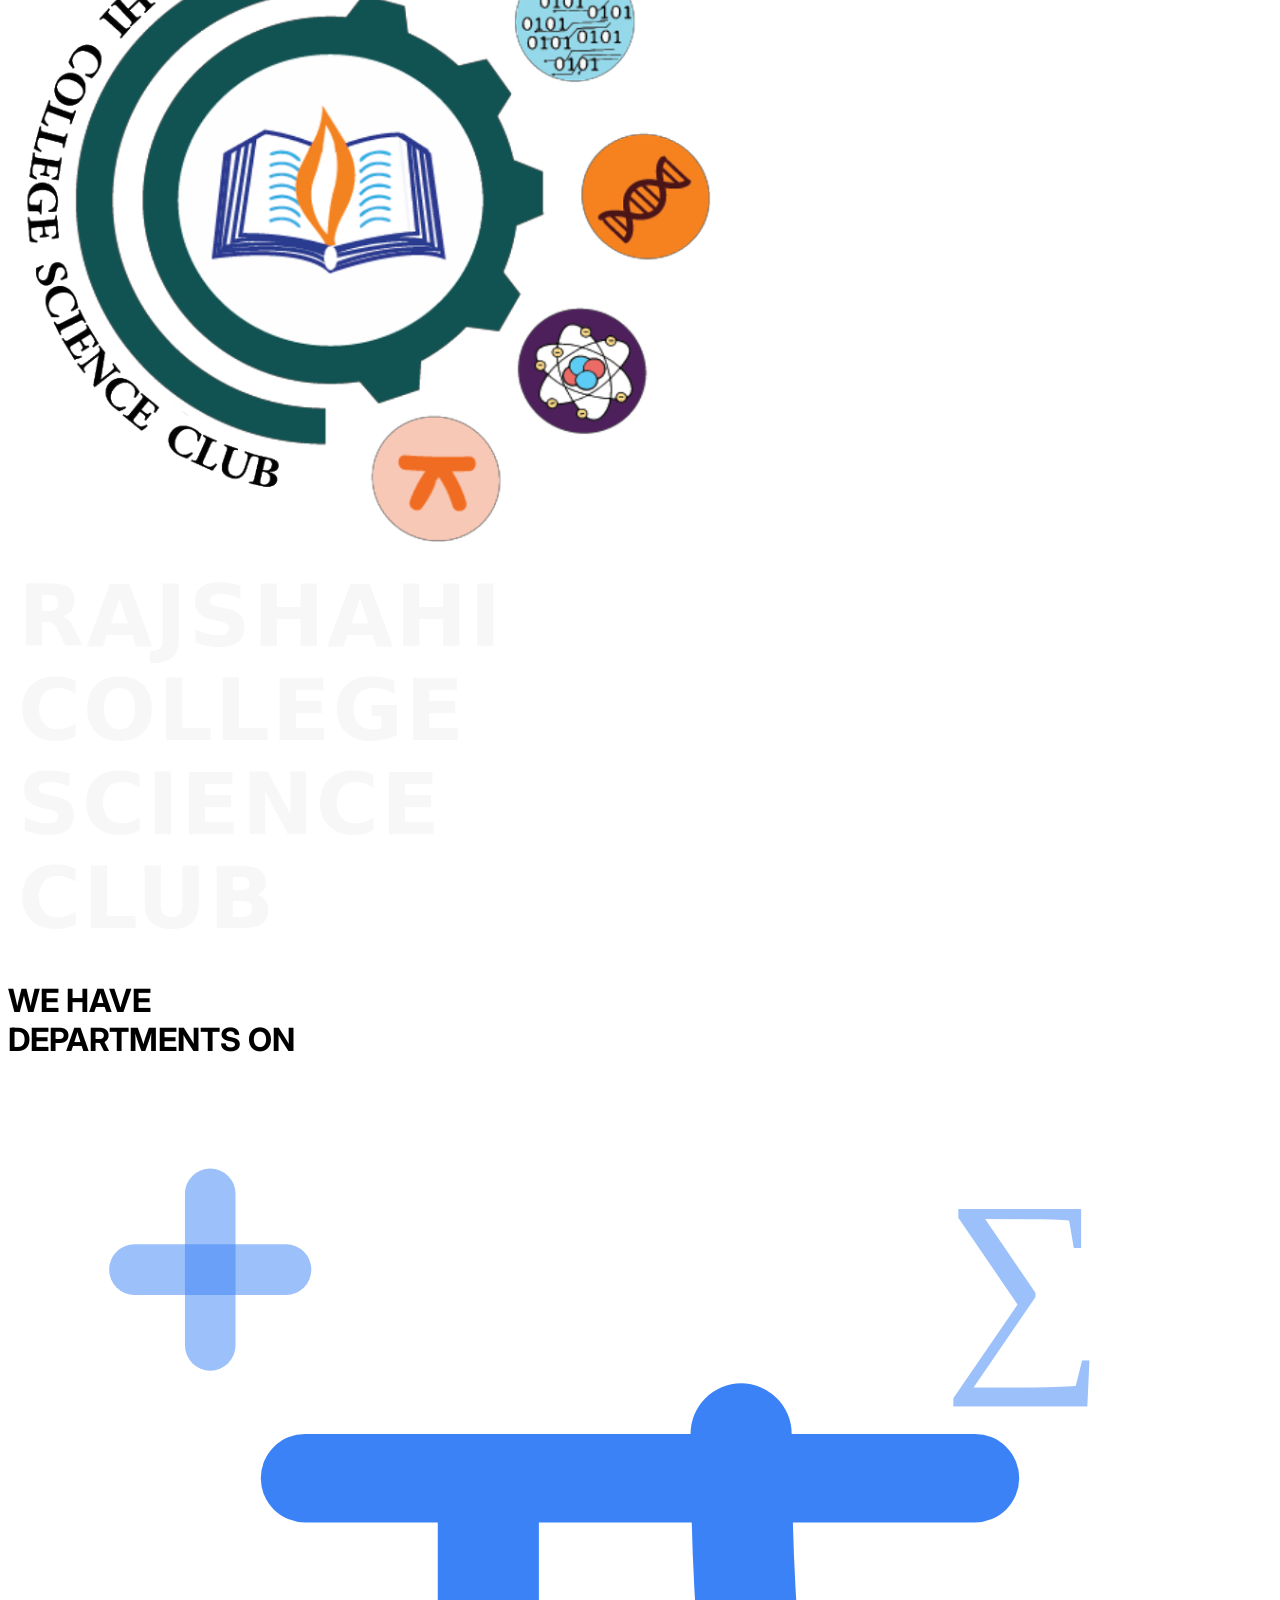
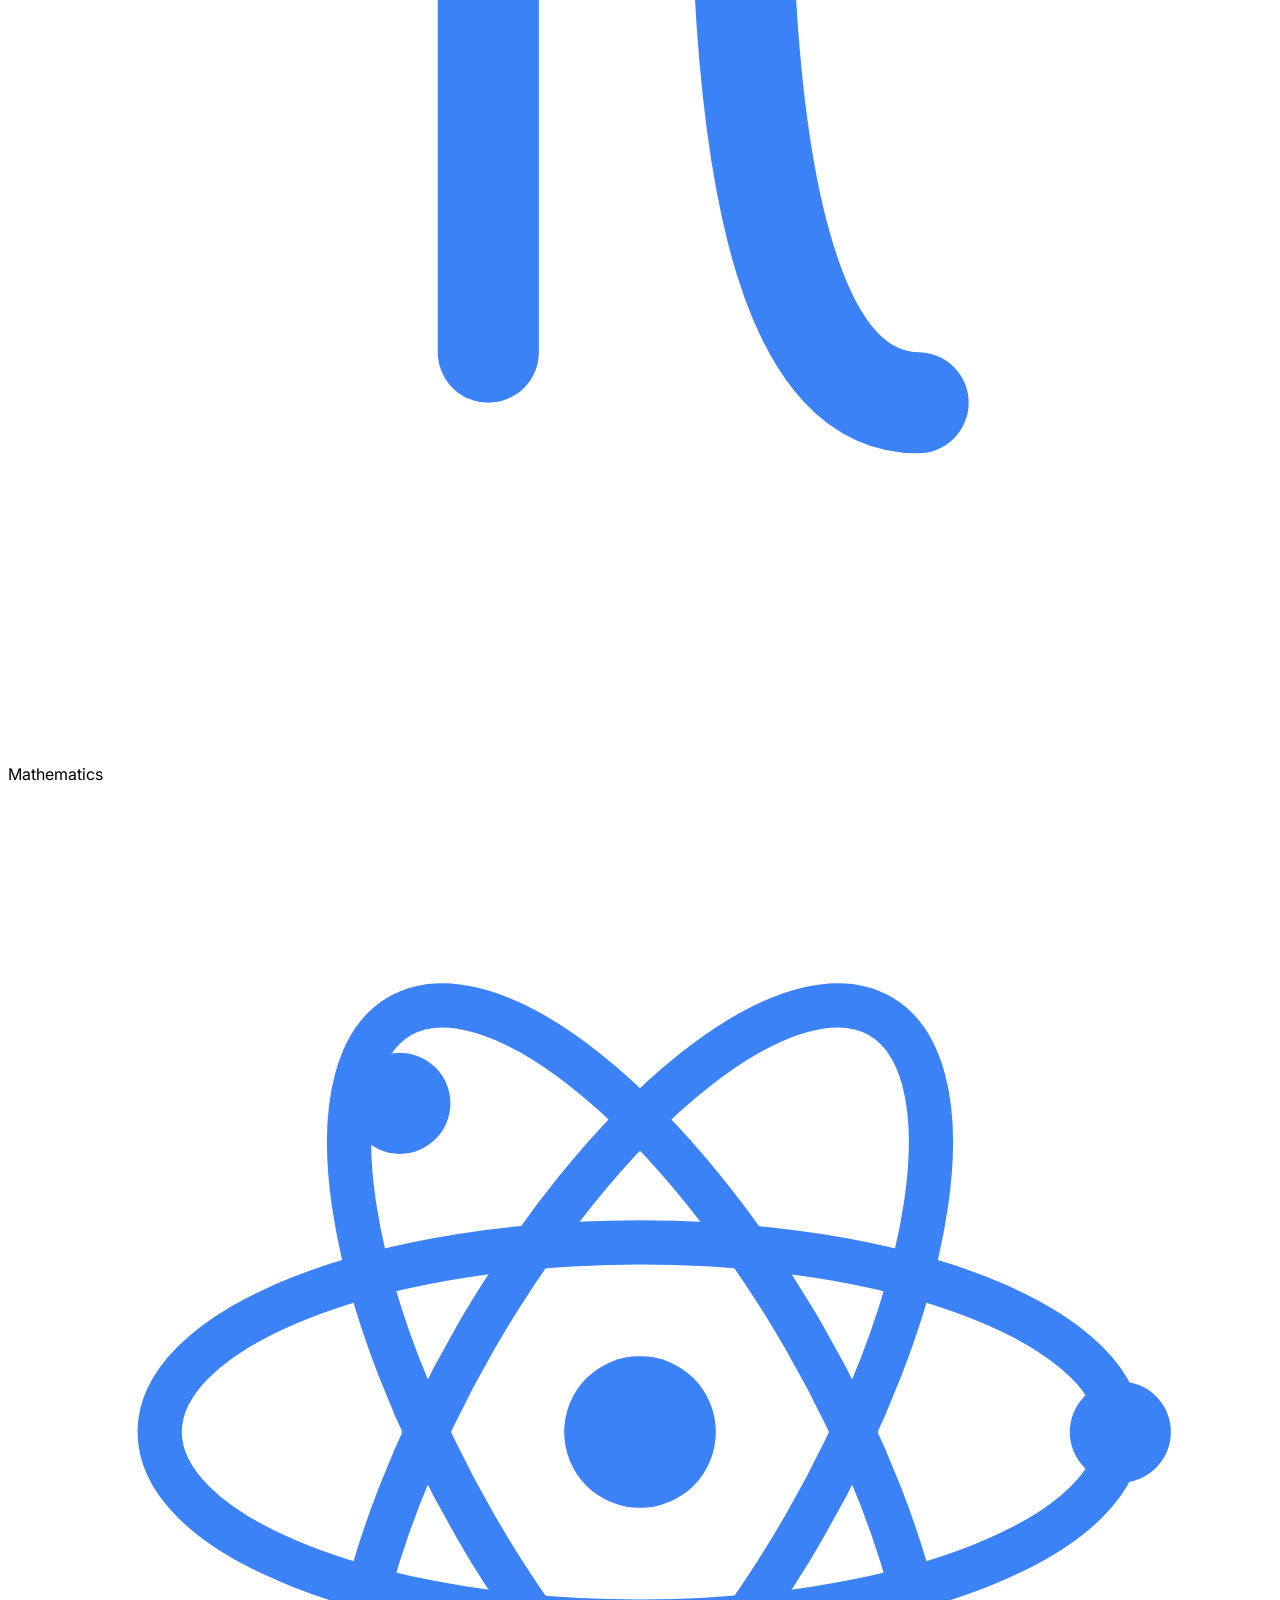
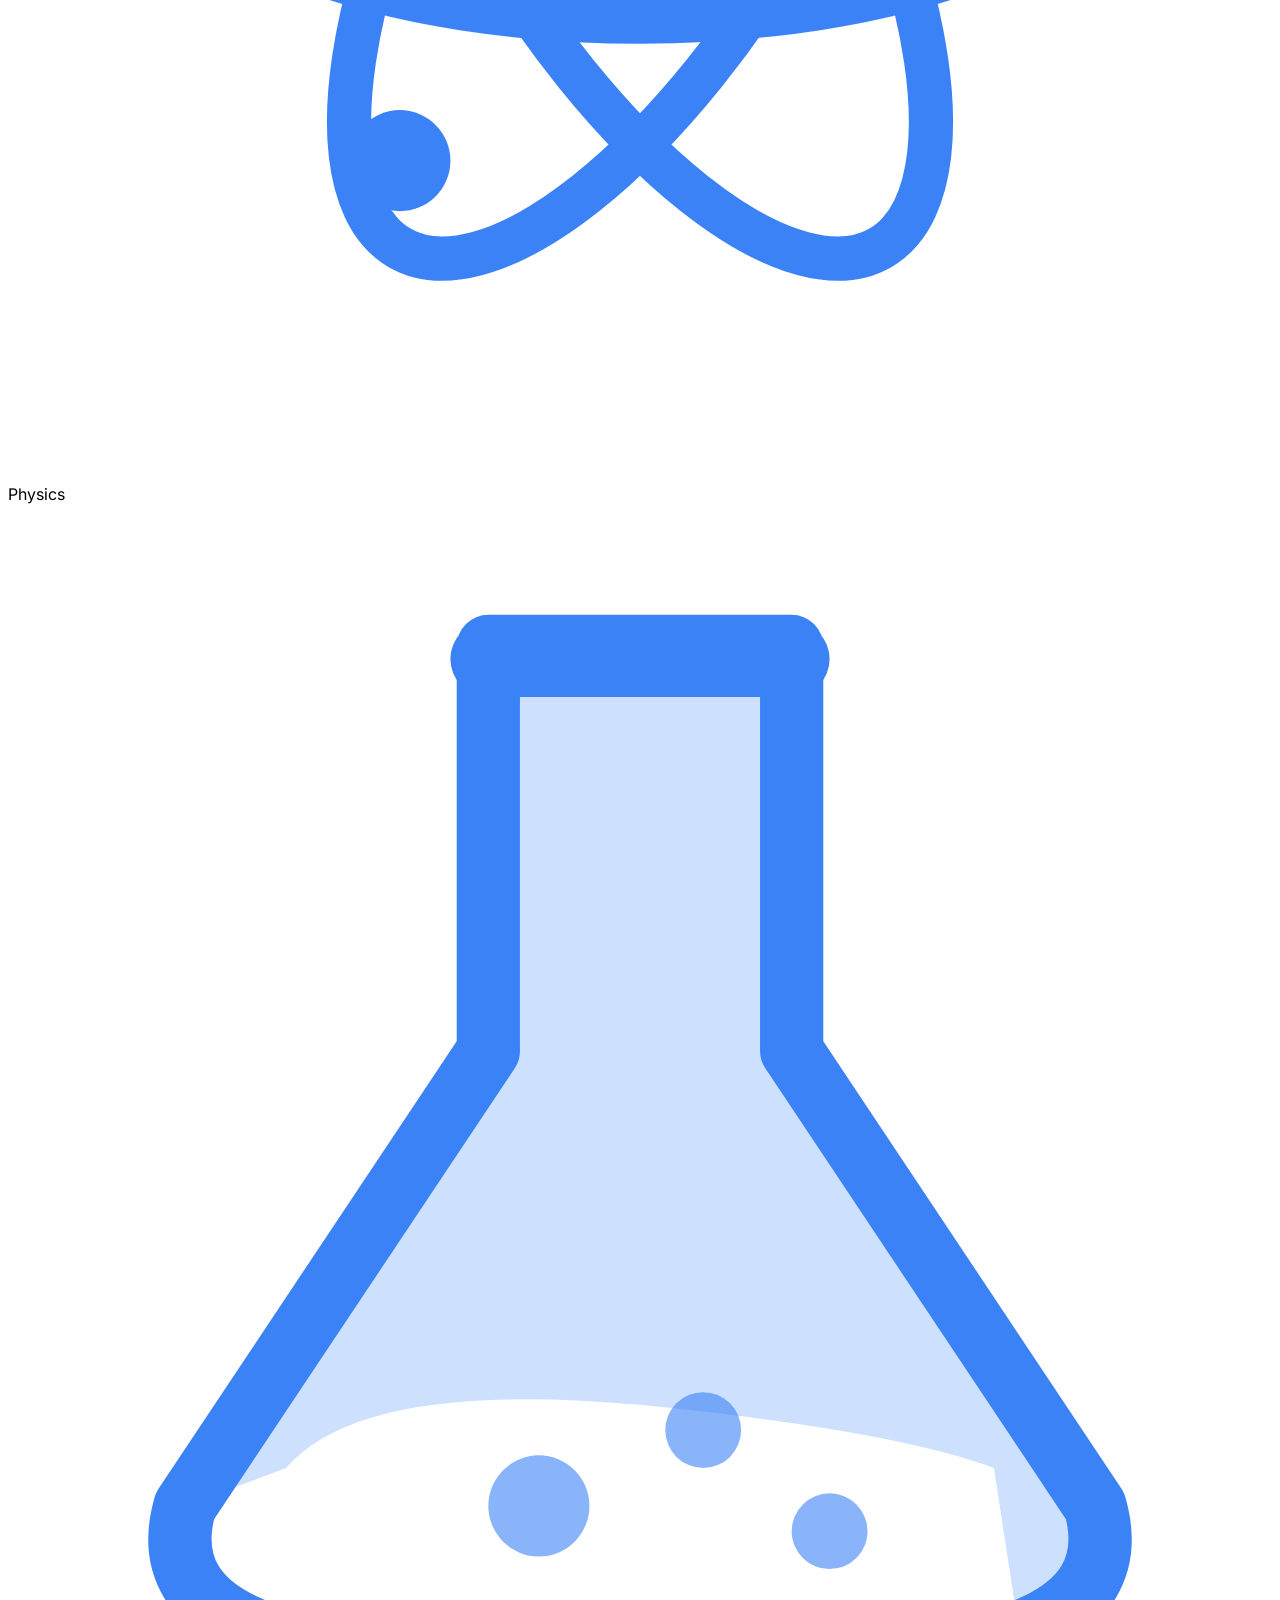
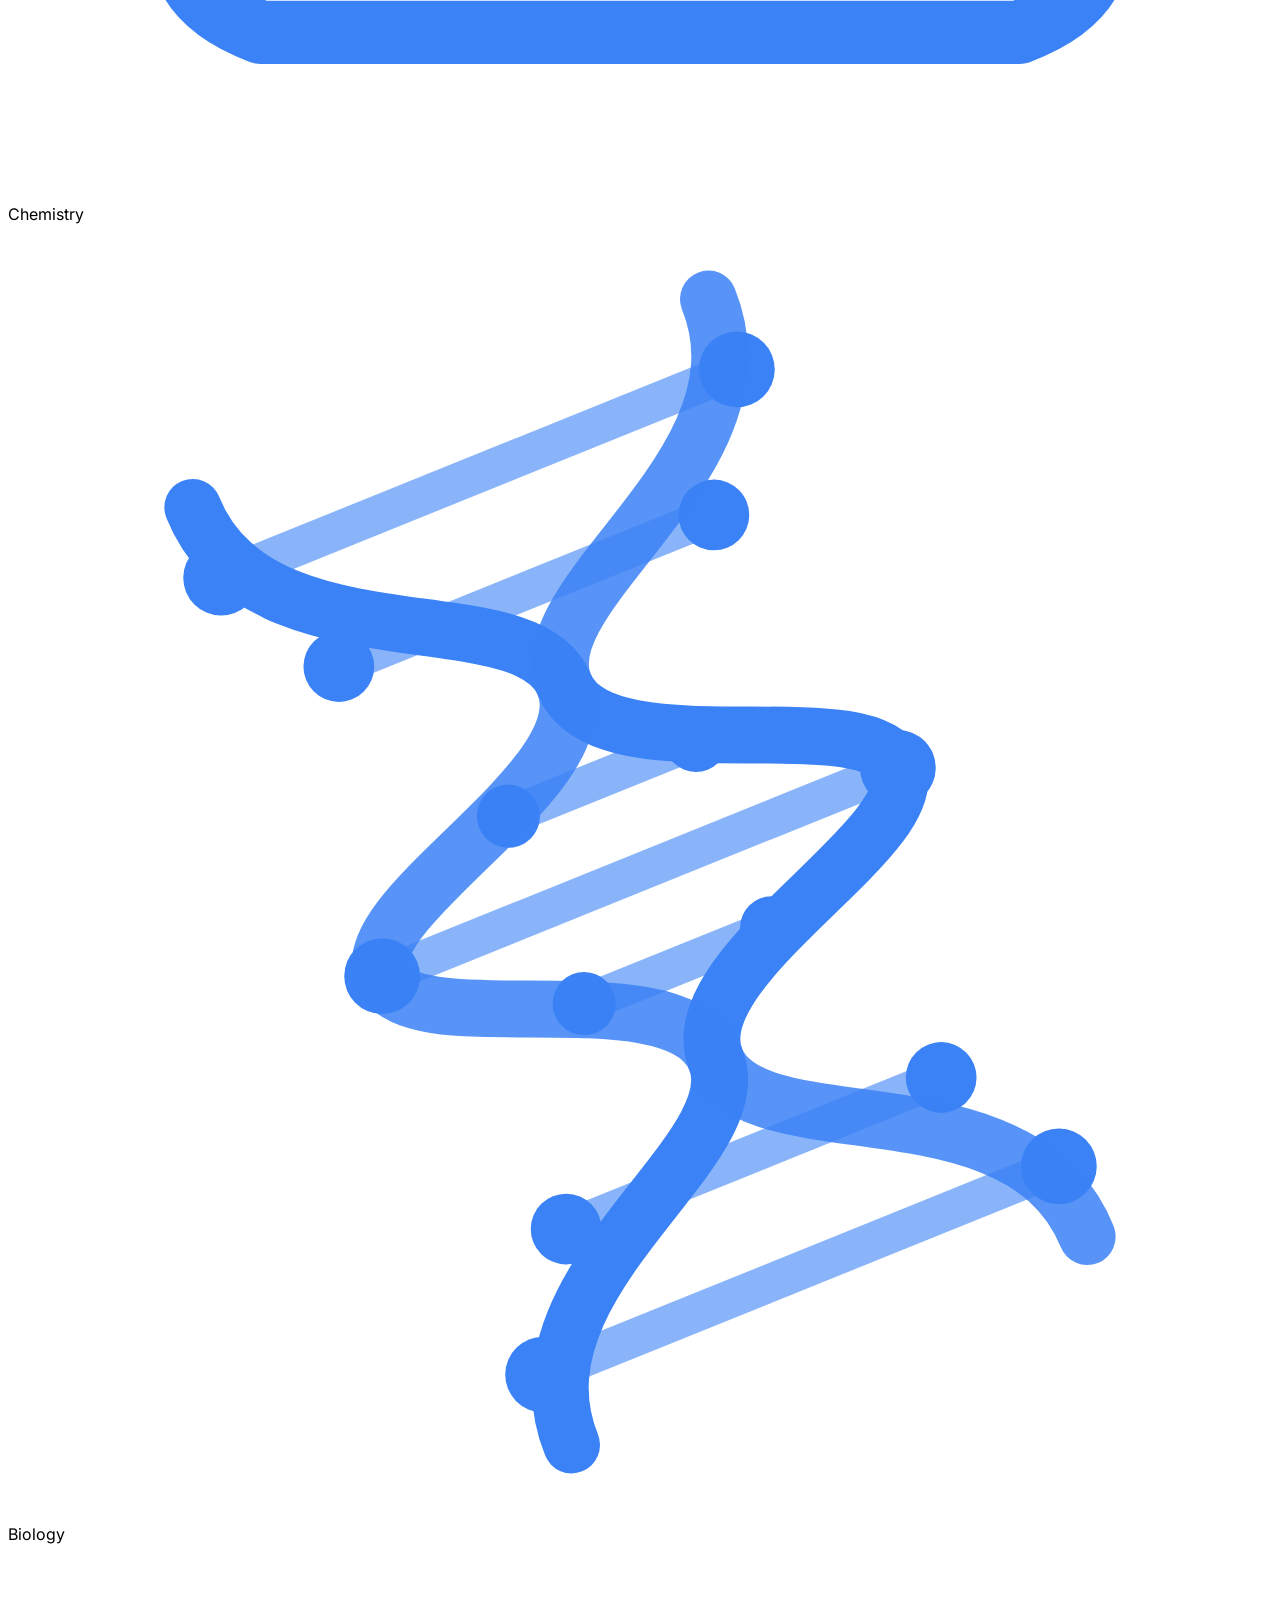
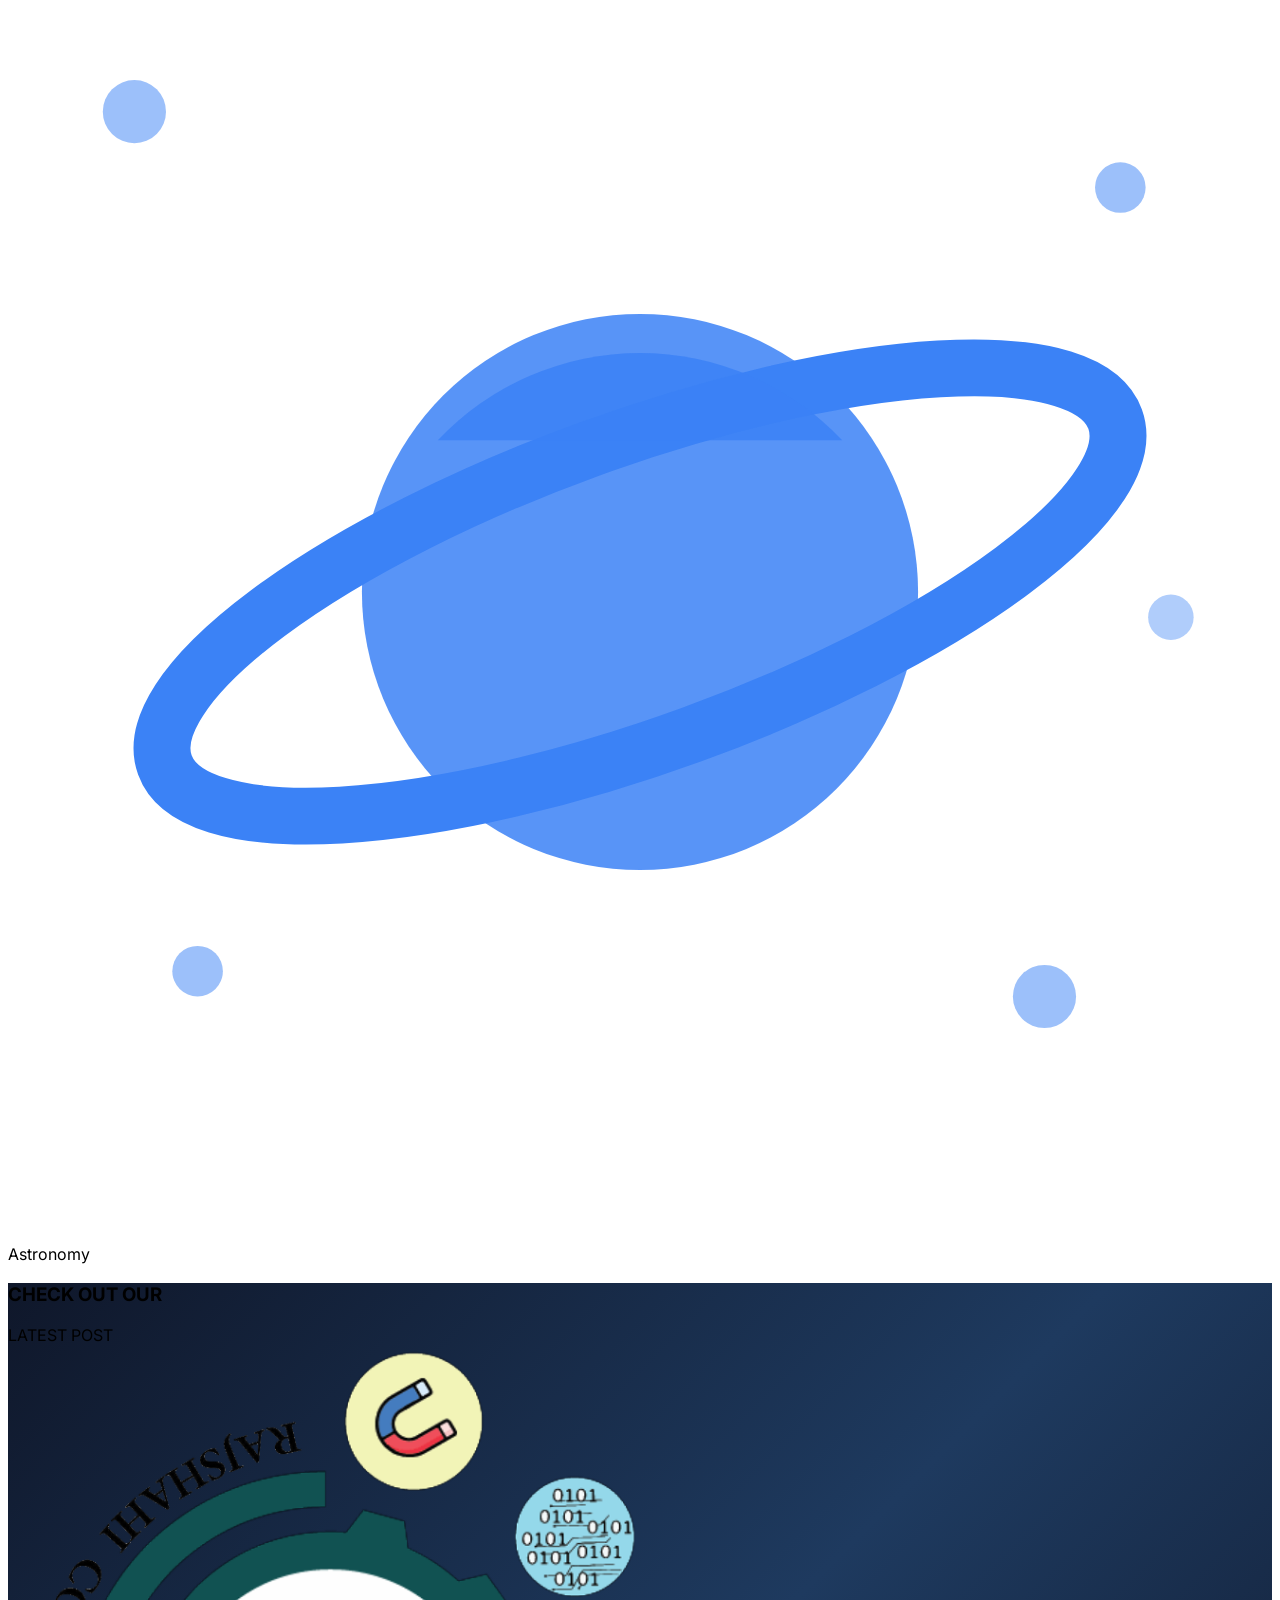
==== commit 74195432: "Replace ContourLines with PixelBlast dithered pixel background" ====
--- a/index.html
+++ b/index.html
@@ -1927,10 +1927,10 @@
       }, 3500);
     };
   </script>
-  <script src="contour-lines.js"></script>
+  <script src="pixel-blast.js"></script>
   <script>
     window.addEventListener('DOMContentLoaded', function () {
-      ContourLines.mountFixed({ color: 'auto', lines: 14, scale: 1, speed: 0.8 });
+      PixelBlast.mountFixed({ color: 'auto', cellSize: 6, coverage: 1.0, density: 0.52, speed: 0.7, interactive: true });
     });
   </script>
 
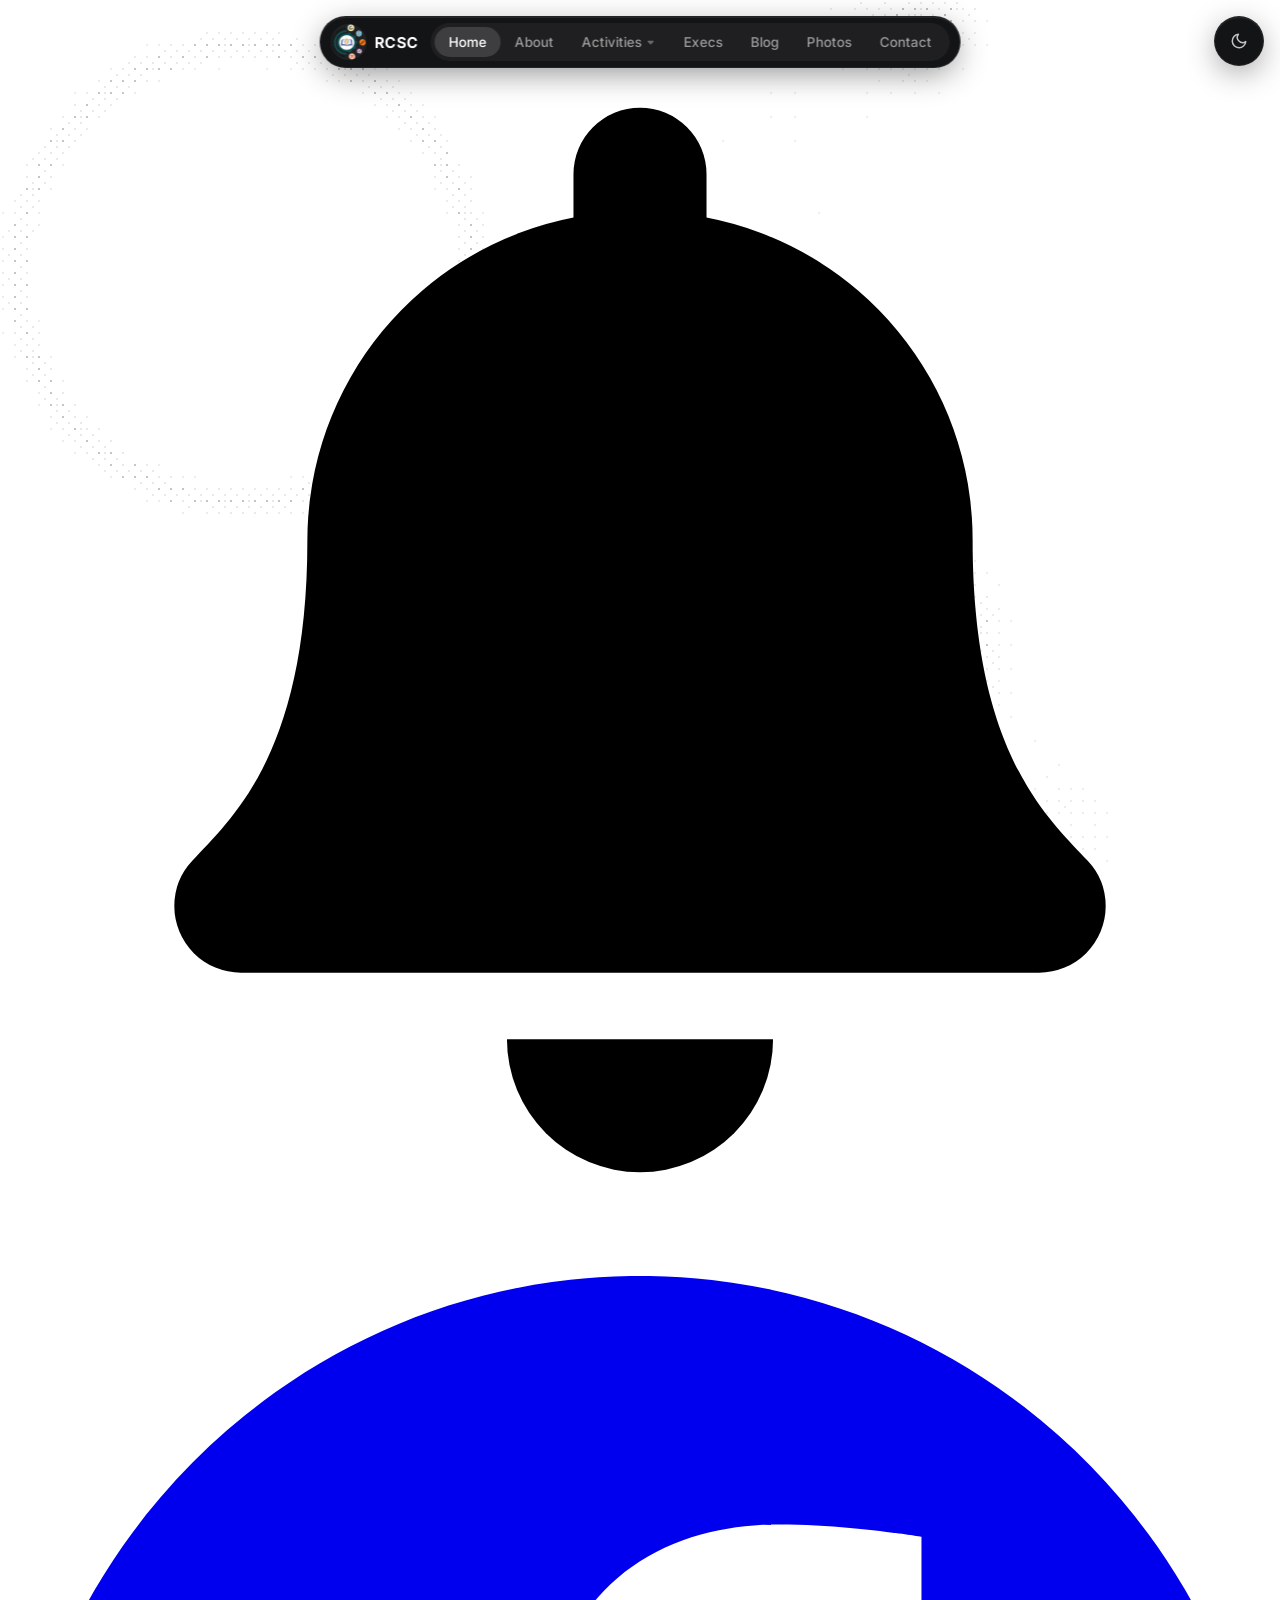
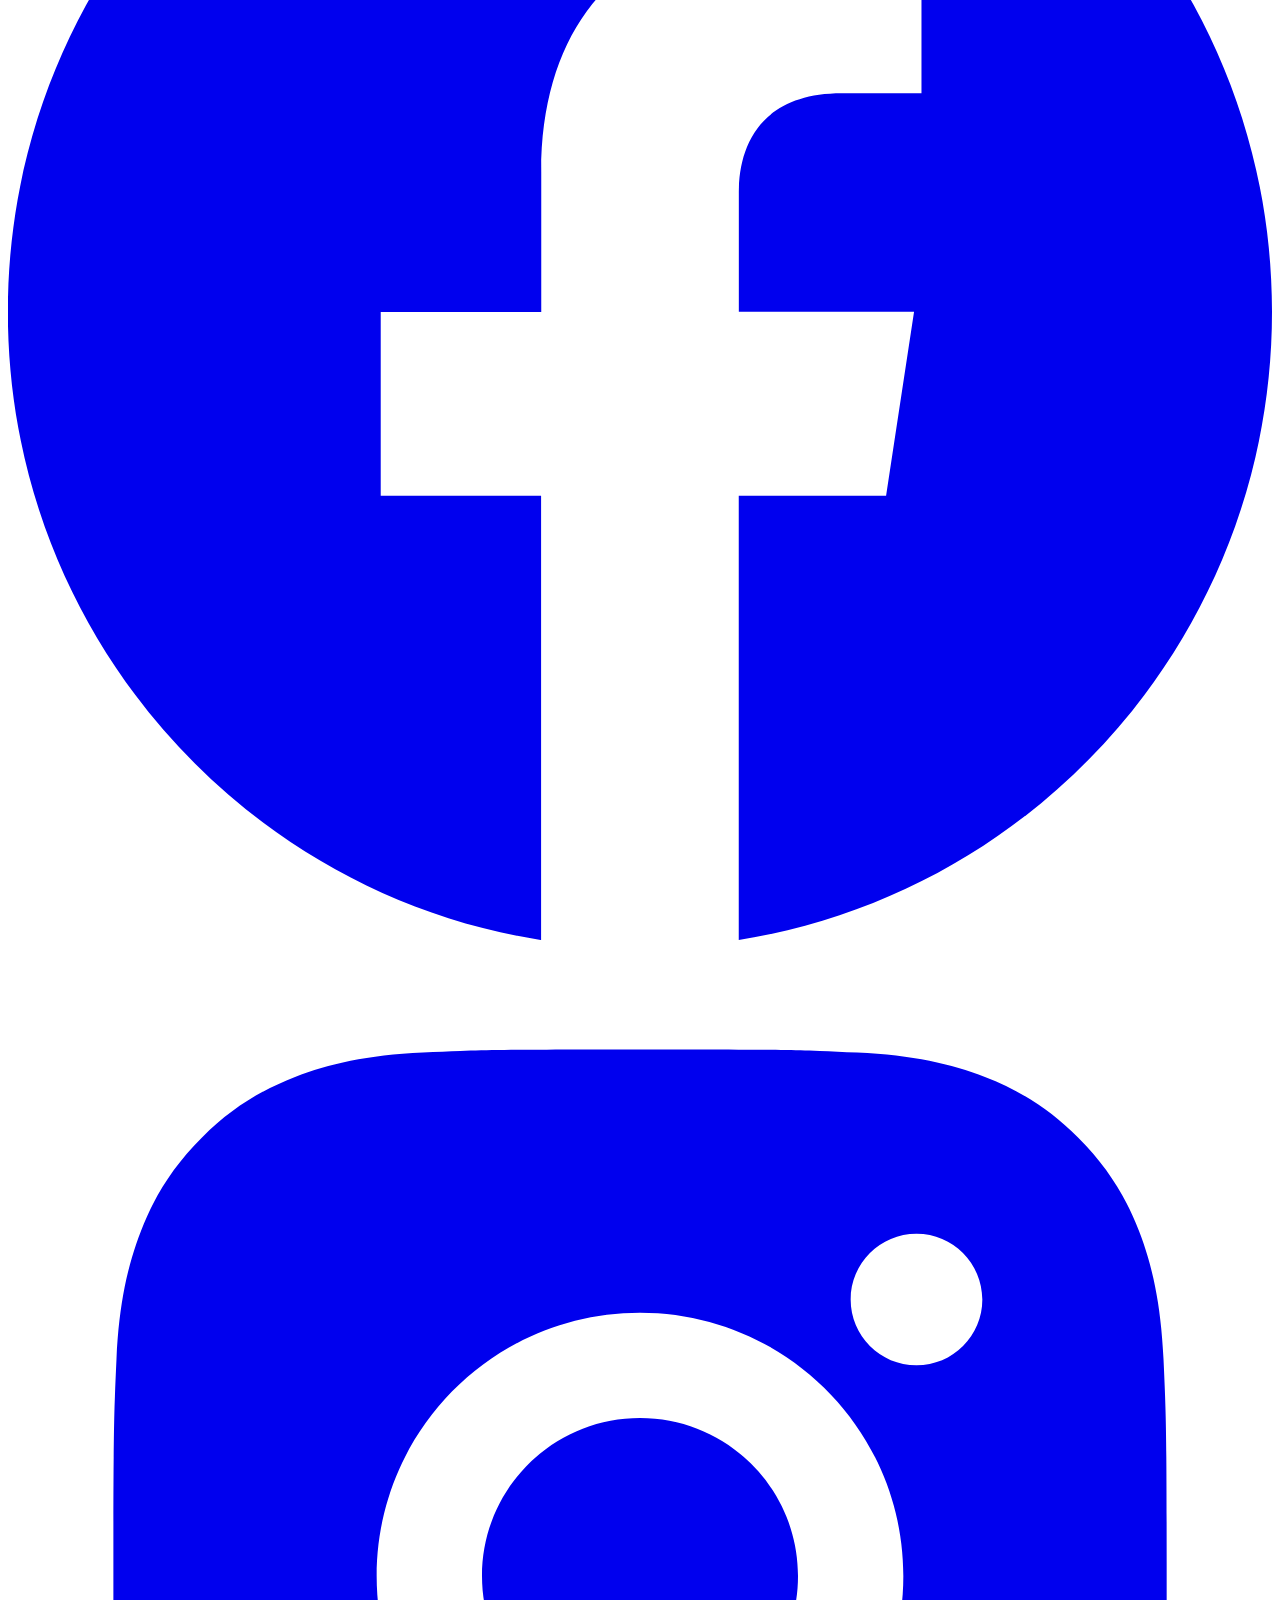
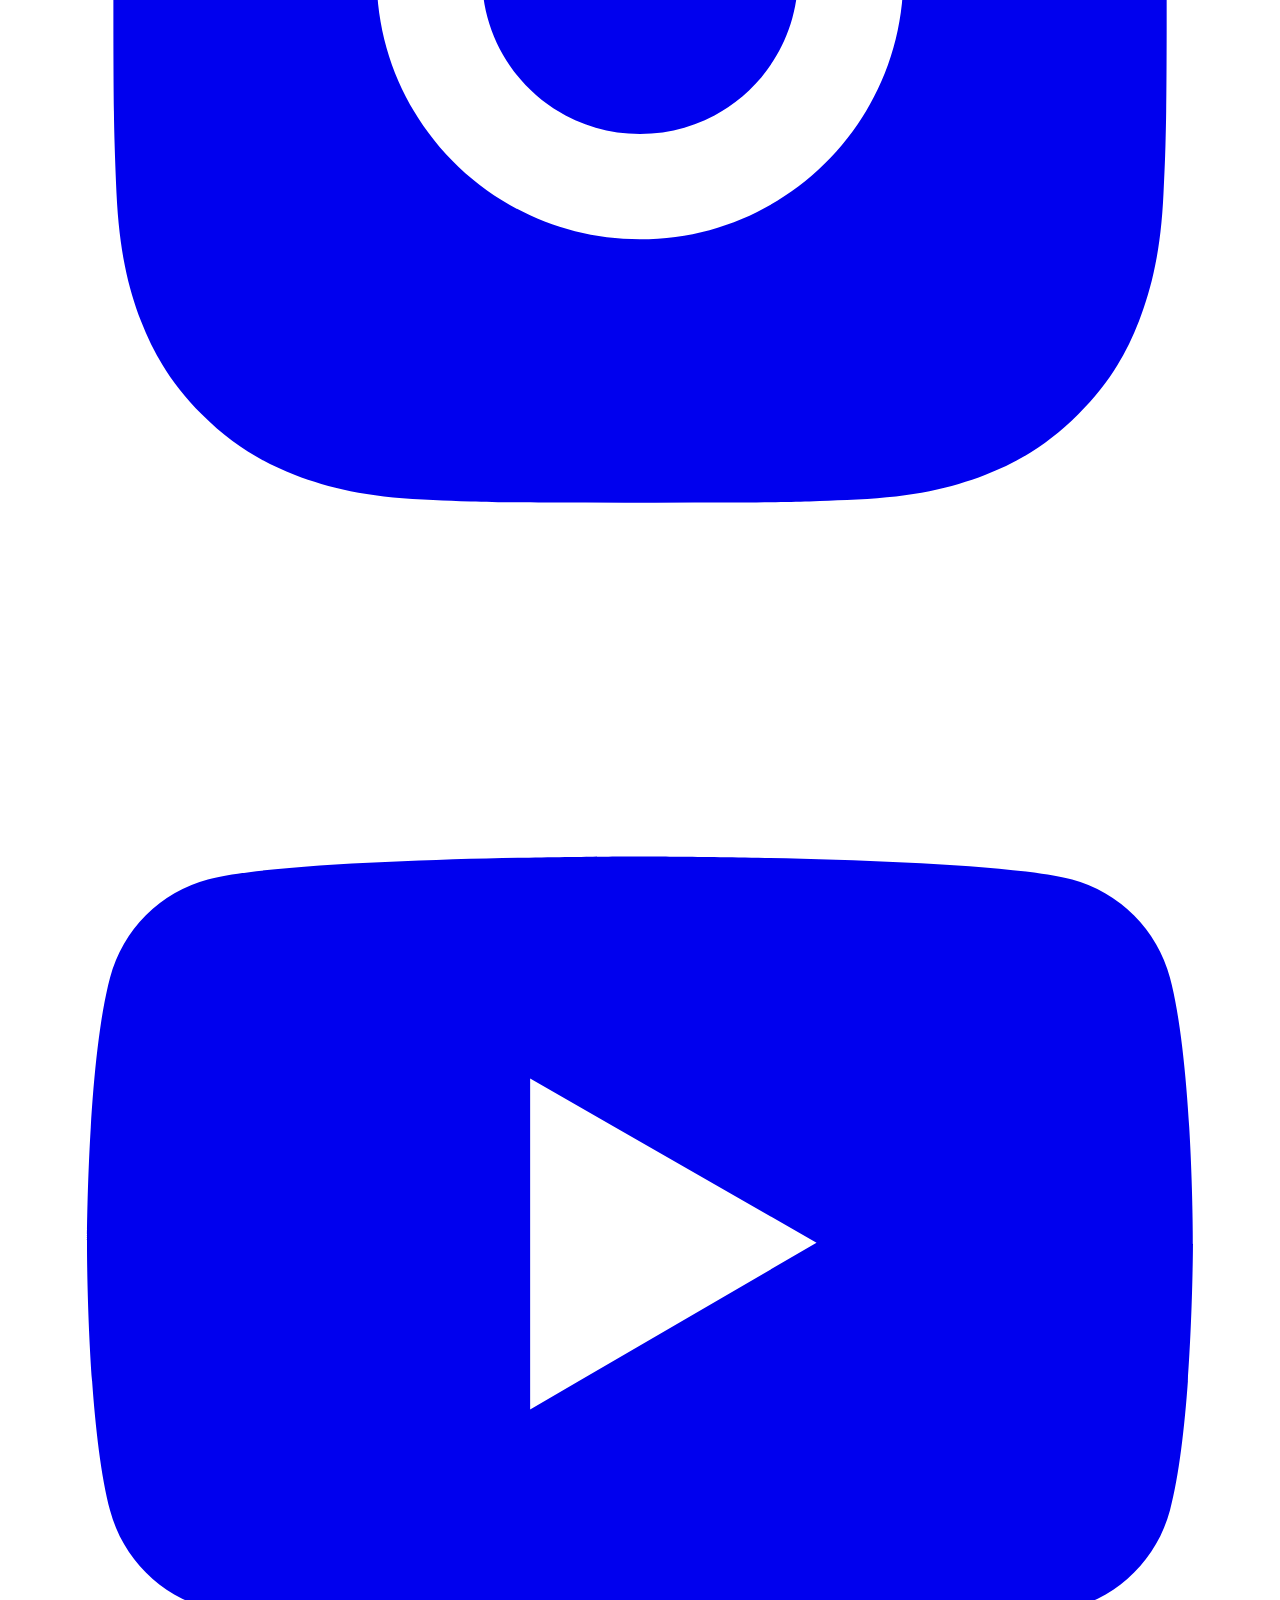
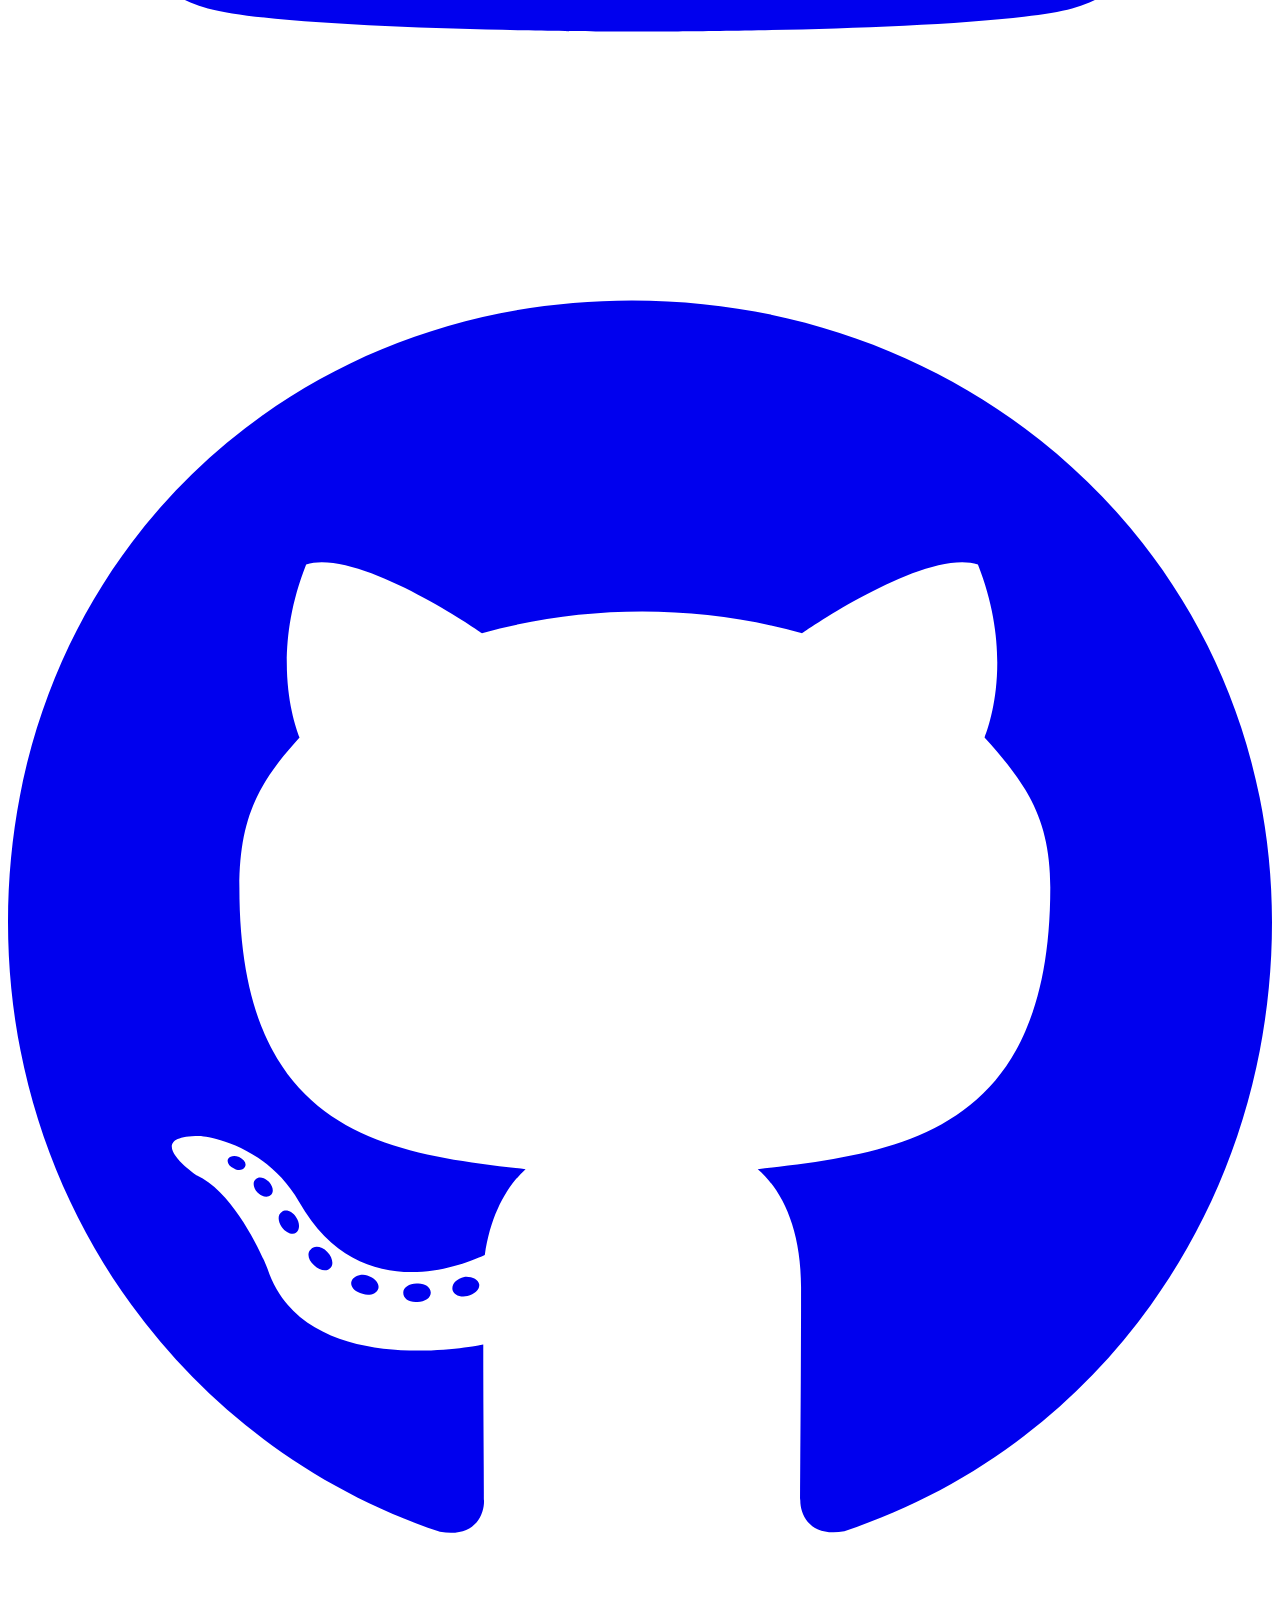
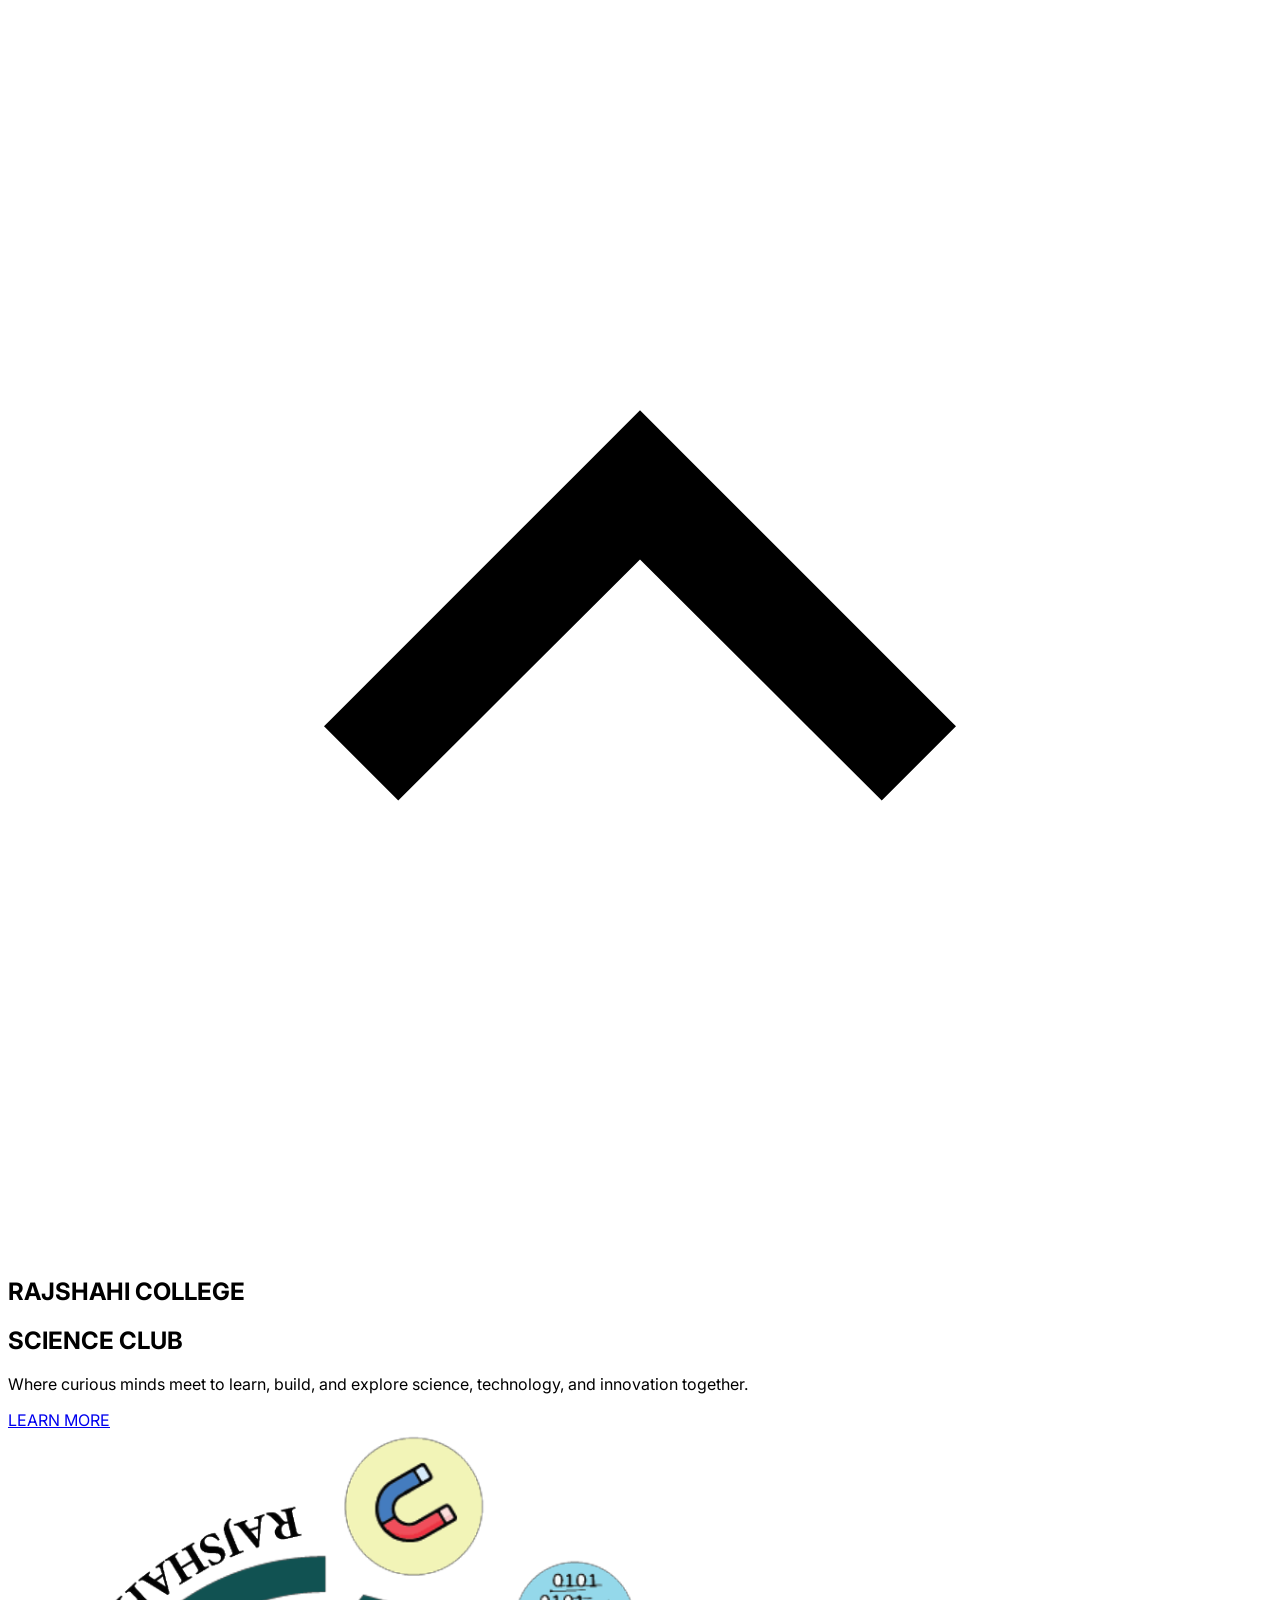
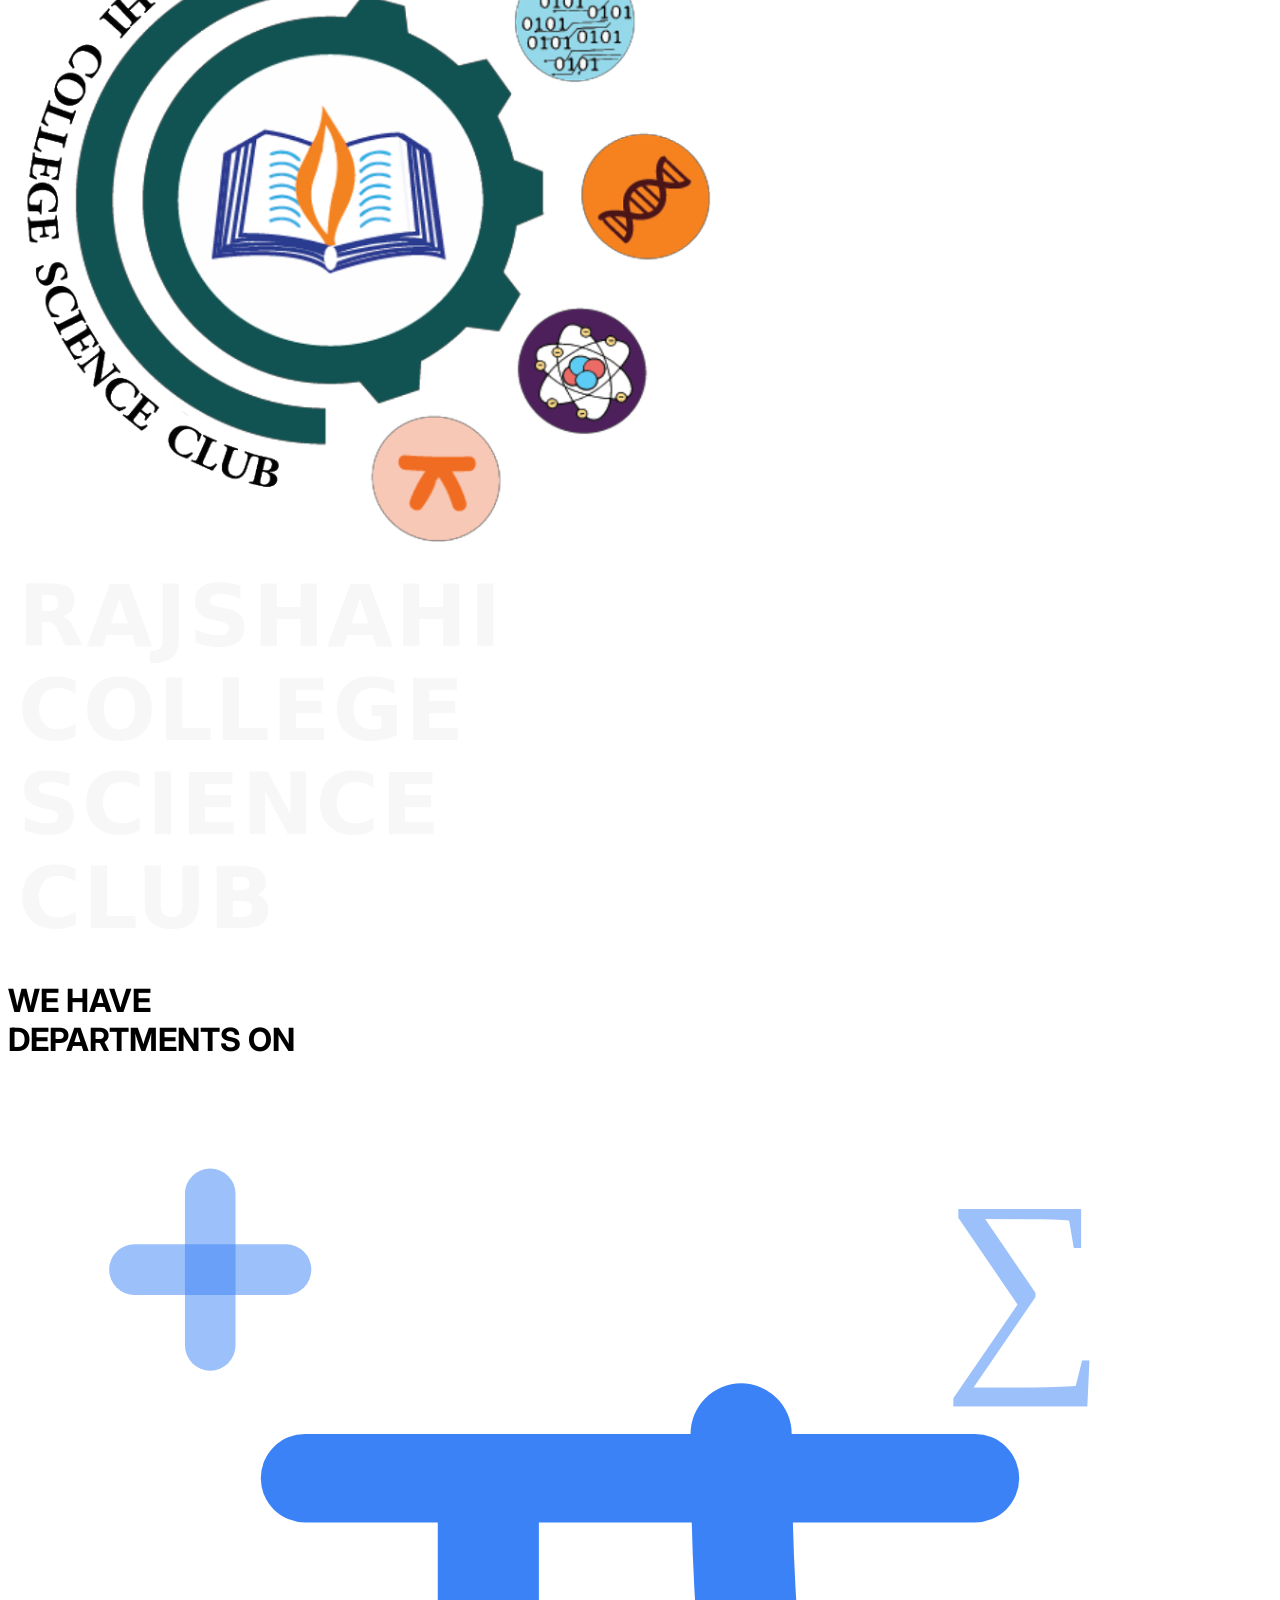
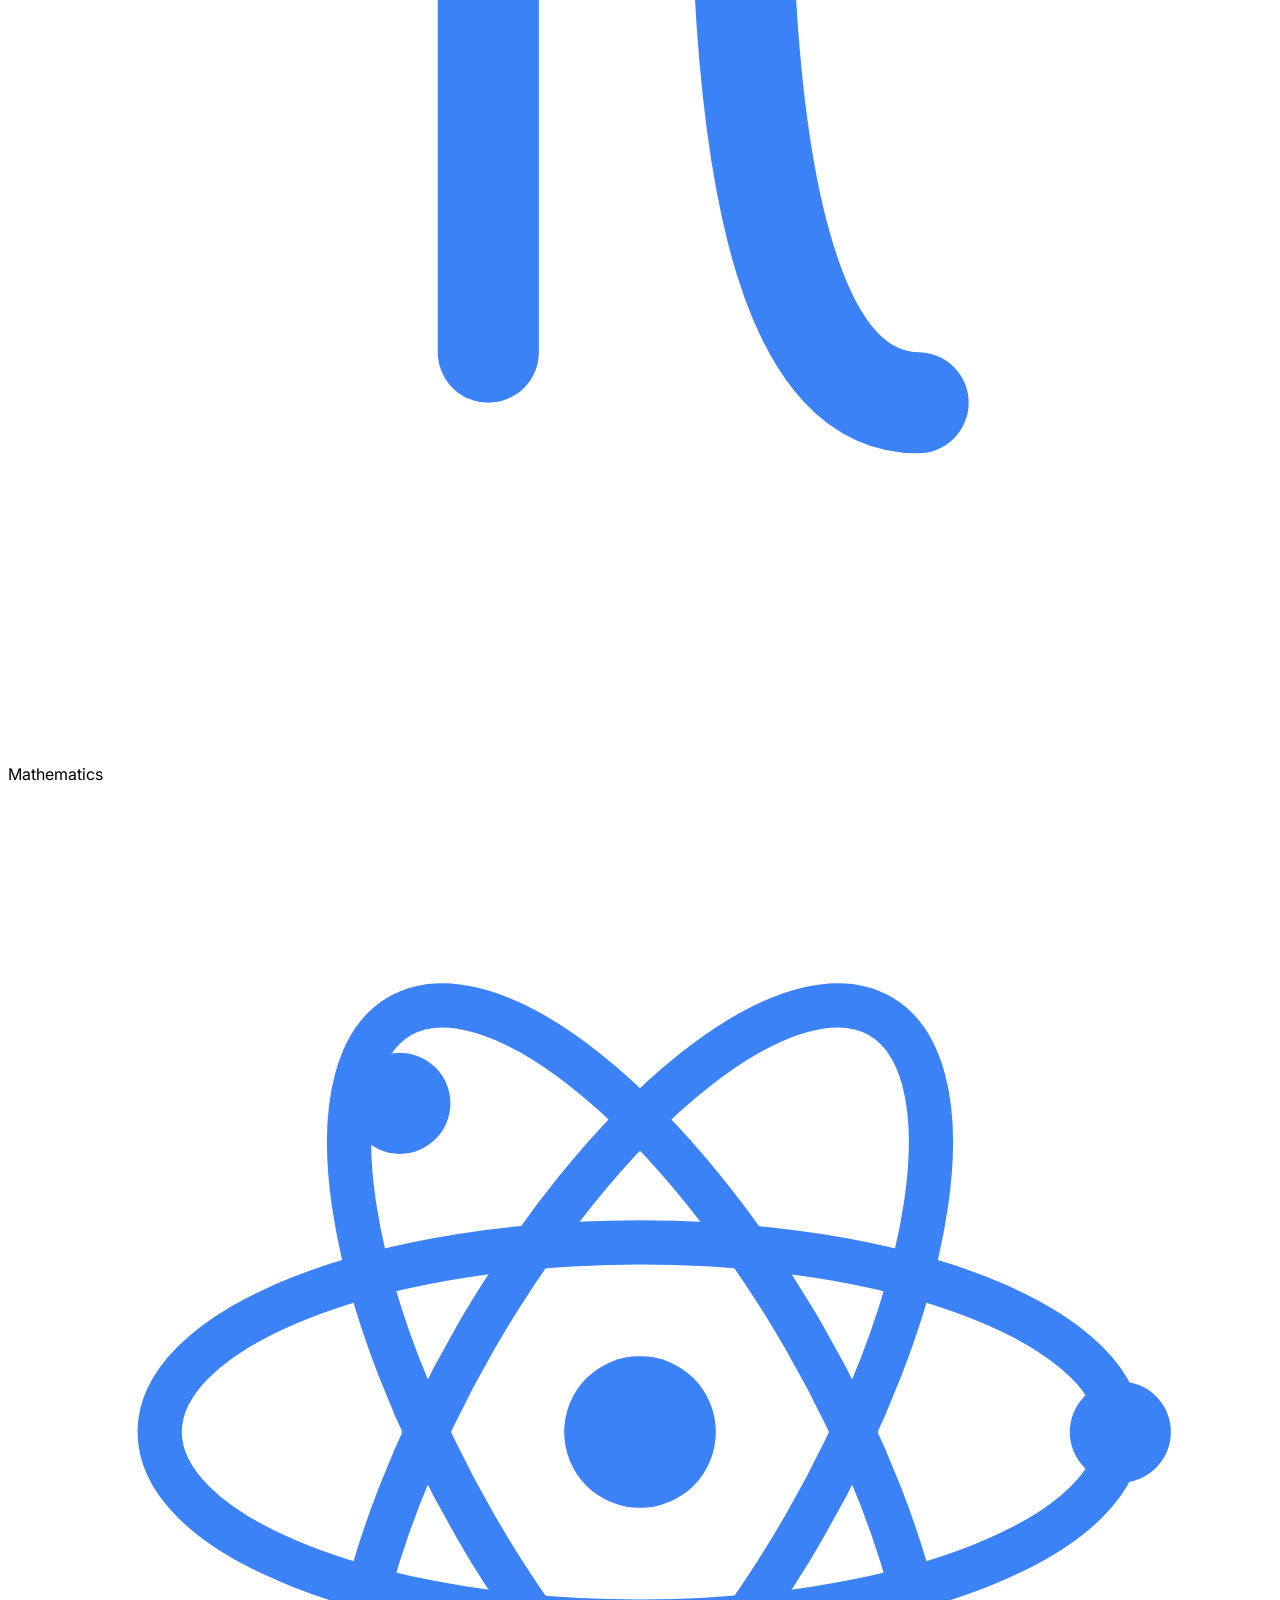
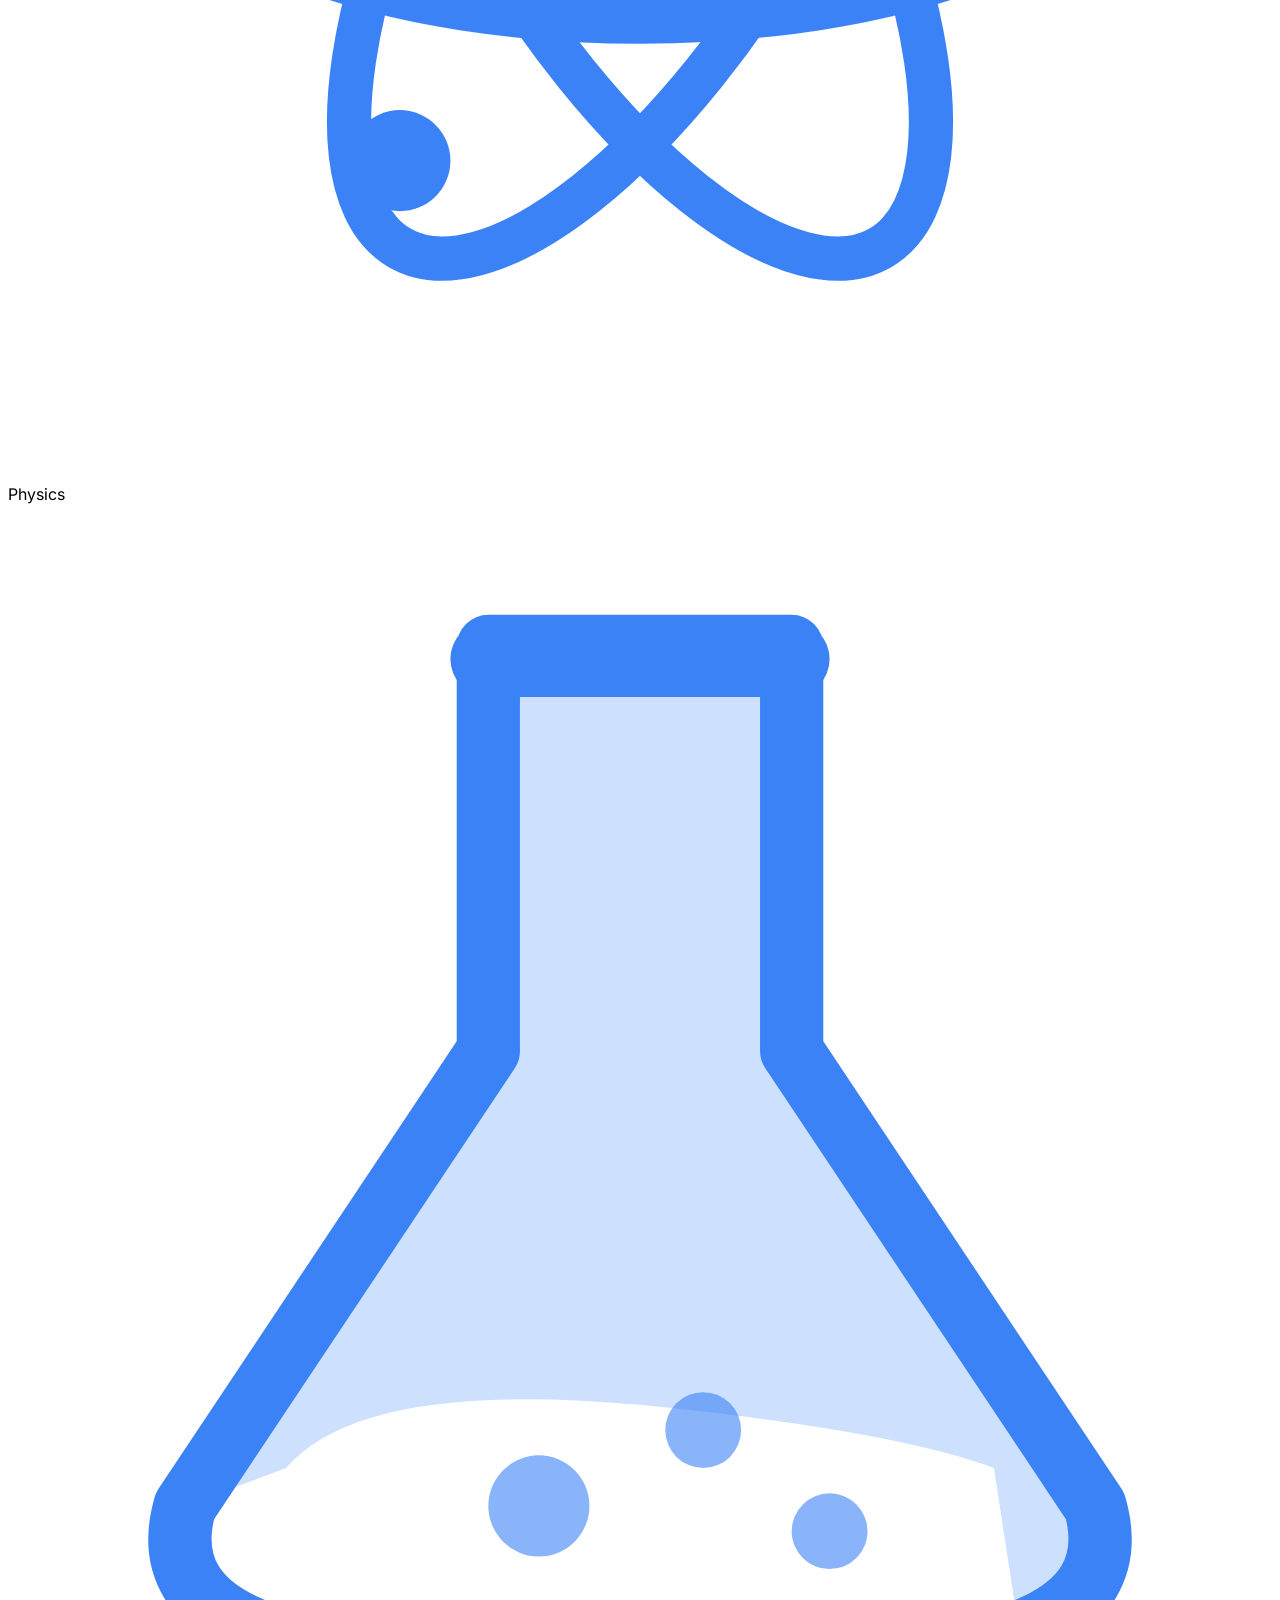
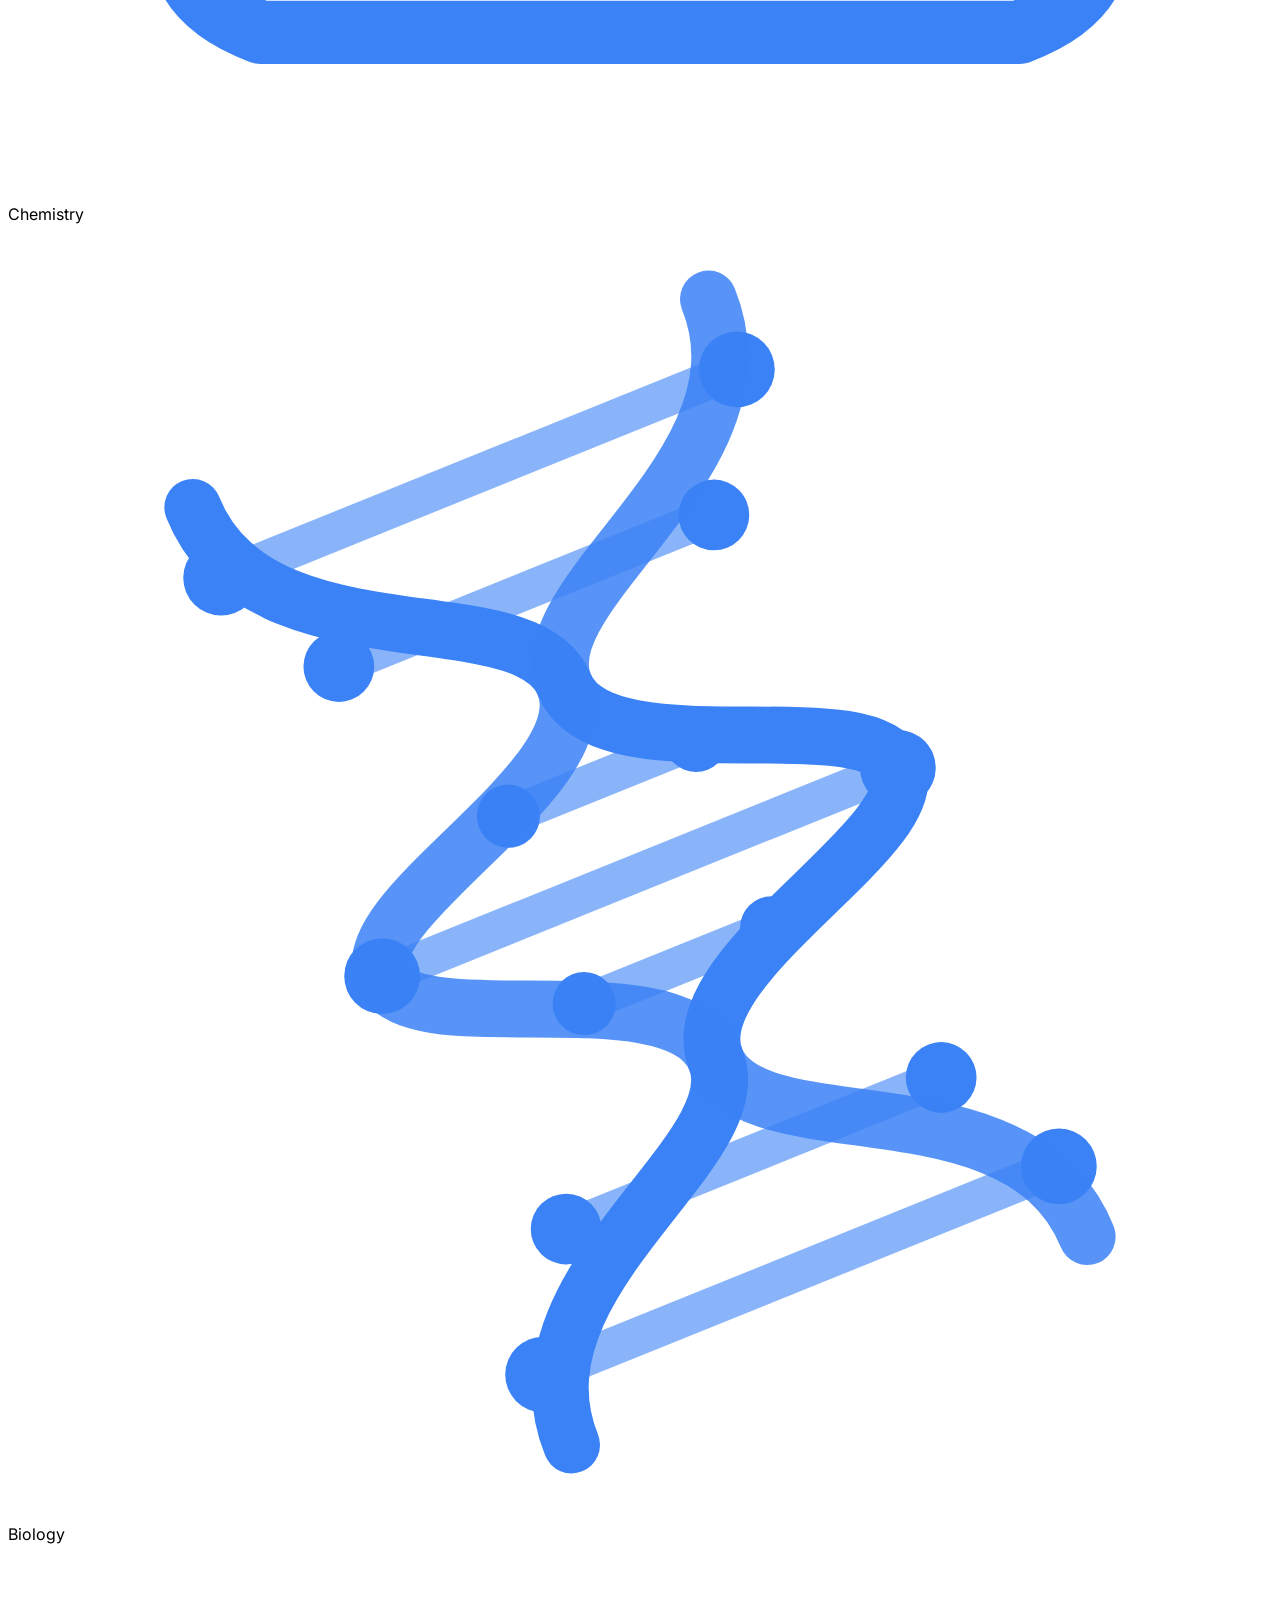
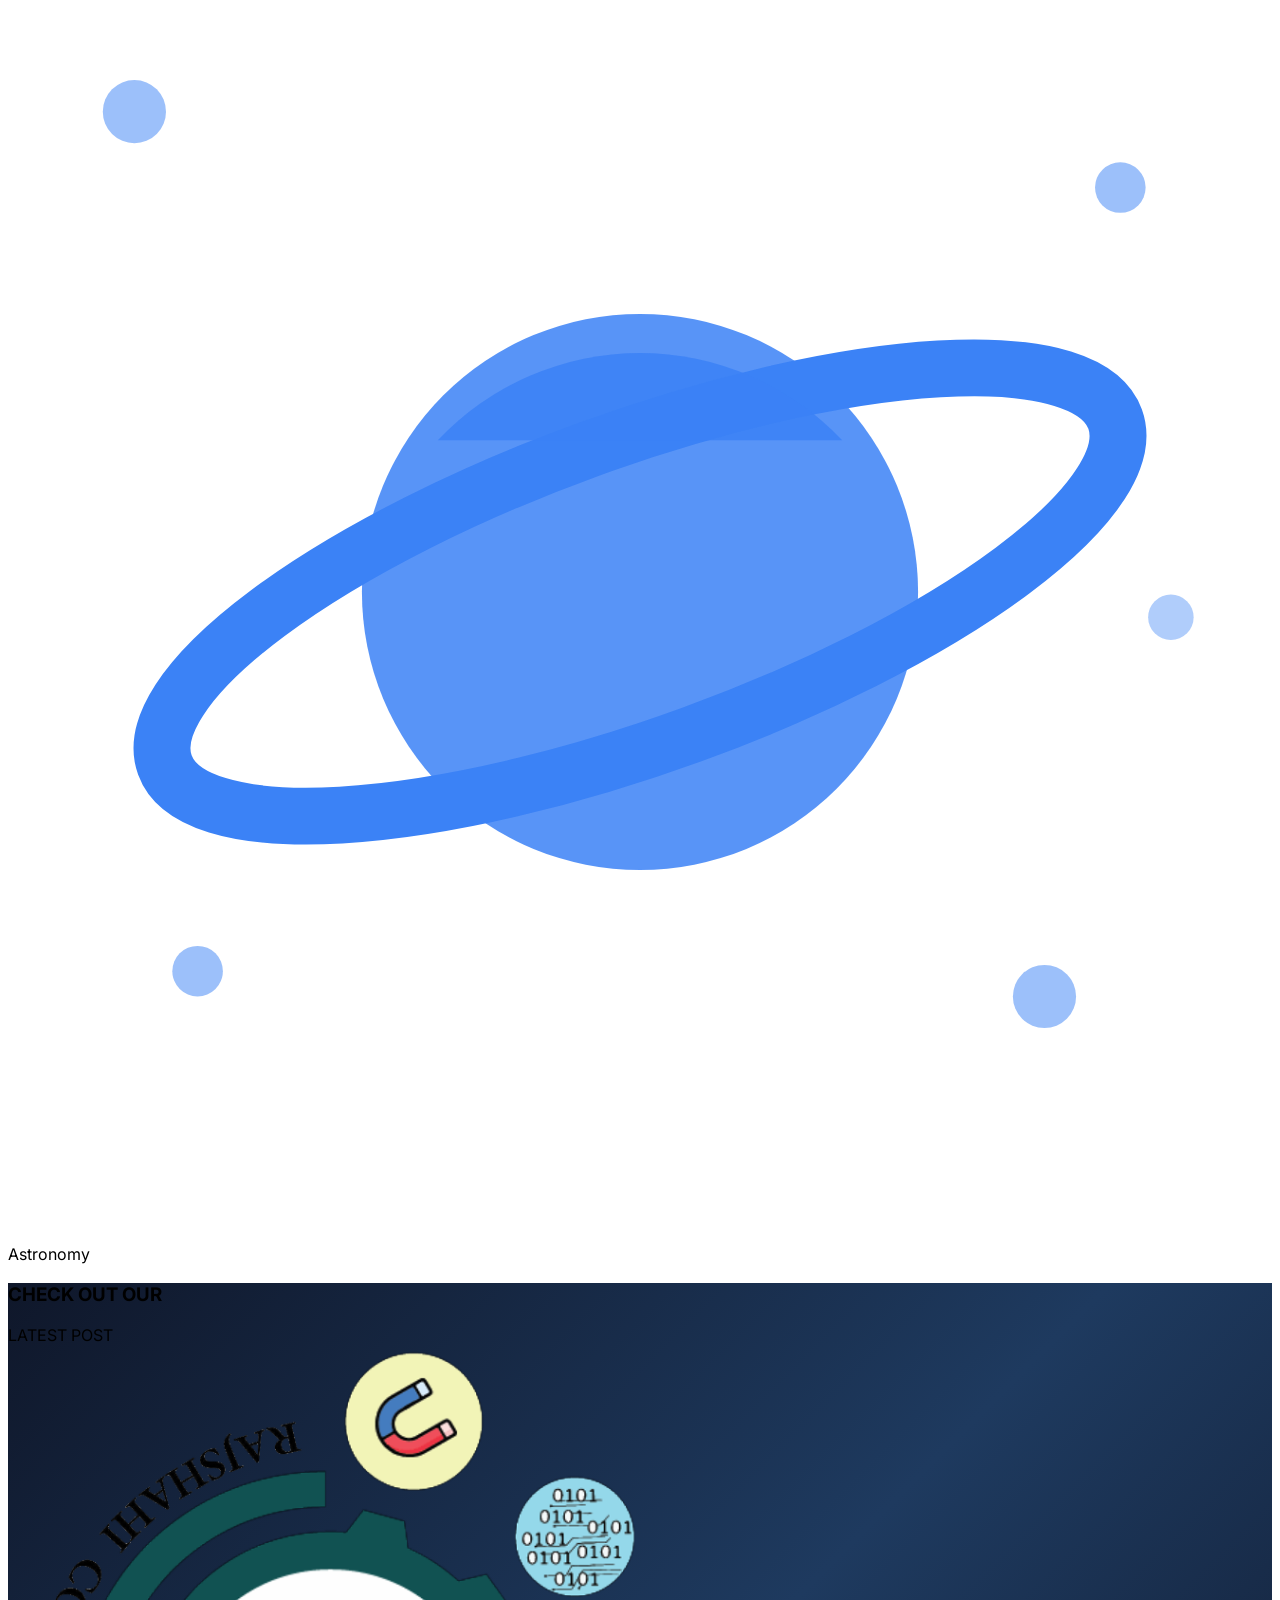
==== commit 375f36ae: "Exclude navbar from page fade and fix highlight snap-back on navigation" ====
--- a/index.html
+++ b/index.html
@@ -379,11 +379,7 @@
 
     .nav-dropdown-trigger:hover
   
-    /* ── Page Transition ── */
-    @keyframes rcsc-fade-in  { from { opacity: 0; transform: translateY(8px); } to { opacity: 1; transform: translateY(0); } }
-    @keyframes rcsc-fade-out { from { opacity: 1; } to { opacity: 0; } }
-    body.page-leaving { animation: rcsc-fade-out 0.18s ease forwards; }
-    body { animation: rcsc-fade-in 0.3s ease; }
+    /* ── Page Transition: defined in theme.css (excludes navbar) ── */
 
     
   
@@ -462,9 +458,11 @@
     position: absolute; top: 4px; left: 0; height: calc(100% - 8px);
     background: rgba(255,255,255,0.14); border-radius: 9999px;
     pointer-events: none;
-    transition: transform 0.42s cubic-bezier(0.16,1,0.3,1),
-                width   0.42s cubic-bezier(0.16,1,0.3,1);
-    will-change: transform, width;
+    opacity: 0;
+    transition: transform 0.38s cubic-bezier(0.16,1,0.3,1),
+                width   0.38s cubic-bezier(0.16,1,0.3,1),
+                opacity 0.15s ease;
+    will-change: transform, width, opacity;
   }
 
   /* ── Desktop link ─────────────────────────────────────────────────────── */
@@ -833,61 +831,112 @@
   /* ── Sliding pill ────────────────────────────────────────────────────── */
   const topLinks = document.getElementById('n-links');
   const topPill  = document.getElementById('n-pill');
+  let topActive  = null;
+  let isNavigating = false;
+
+  function movePill(el, instant) {
+    if (!el || !topPill || !topLinks) return;
+    const lRect = topLinks.getBoundingClientRect();
+    const eRect = el.getBoundingClientRect();
+    const left  = eRect.left - lRect.left;
+    if (instant) {
+      topPill.style.transition = 'none';
+      topPill.style.transform  = 'translateX(' + left + 'px)';
+      topPill.style.width      = eRect.width + 'px';
+      topPill.style.opacity    = '1';
+      topPill.getBoundingClientRect(); /* force reflow */
+      topPill.style.transition = '';
+    } else {
+      topPill.style.transform = 'translateX(' + left + 'px)';
+      topPill.style.width     = eRect.width + 'px';
+      topPill.style.opacity   = '1';
+    }
+  }
+
+  function activateNav(targetEl, animate) {
+    if (!targetEl) return;
+    isNavigating = true; /* Permanently lock so hover/mouseleave cannot revert */
+
+    /* Find corresponding topLink if target is from dropdown or menu */
+    let topLink = targetEl;
+    const pageKey = targetEl.dataset.page;
+    if (topLinks && !topLink.classList.contains('n-link') && pageKey) {
+      topLink = topLinks.querySelector(`.n-link[data-page="${pageKey}"]`) || targetEl;
+    }
+
+    /* Remove n-active from all items */
+    if (topLinks) {
+      topLinks.querySelectorAll('.n-link').forEach(l => l.classList.remove('n-active'));
+    }
+    const menuBtn  = document.getElementById('n-menu-btn');
+    const menuDrop = document.getElementById('n-menu-dropdown');
+    if (menuBtn) menuBtn.classList.remove('n-active');
+    if (menuDrop) menuDrop.querySelectorAll('a').forEach(a => a.classList.remove('n-active'));
+
+    /* Apply active class */
+    targetEl.classList.add('n-active');
+    if (topLink !== targetEl) topLink.classList.add('n-active');
+
+    /* Update topActive reference */
+    topActive = topLinks ? topLinks.querySelector('.n-link.n-active') : null;
+
+    /* Hamburger-specific items (About / Blog) */
+    if (pageKey === 'about' || pageKey === 'blog') {
+      if (menuBtn) menuBtn.classList.add('n-active');
+      if (topPill) {
+        topPill.style.width   = '0';
+        topPill.style.opacity = '0';
+      }
+      return;
+    }
+
+    /* Move pill to target link immediately and stay there */
+    if (topActive && topPill) {
+      movePill(topActive, !animate);
+    }
+  }
+
+  /* Expose globally for page-level scripts */
+  window.__rcscActivateNav = activateNav;
 
   if (topLinks && topPill) {
     topLinks.querySelectorAll('[data-page]').forEach(el => {
       if (matchesPage(el.dataset.page)) el.classList.add('n-active');
     });
 
-    const topActive = topLinks.querySelector('.n-active');
-
-    function movePill(el, instant) {
-      if (!el || !topPill || !topLinks) return;
-      const lRect = topLinks.getBoundingClientRect();
-      const eRect = el.getBoundingClientRect();
-      const left  = eRect.left - lRect.left;
-      if (instant) {
-        topPill.style.transition = 'none';
-        topPill.style.transform  = 'translateX(' + left + 'px)';
-        topPill.style.width      = eRect.width + 'px';
-        topPill.getBoundingClientRect(); /* force reflow */
-        topPill.style.transition = '';
-      } else {
-        topPill.style.transform = 'translateX(' + left + 'px)';
-        topPill.style.width     = eRect.width + 'px';
-      }
-    }
+    topActive = topLinks.querySelector('.n-active');
 
     if (topActive) {
-      /* On mobile: briefly disable text transition so pill measures expanded width */
+      /* Position synchronously on load before paint */
       var isMobile = window.innerWidth <= 767;
       if (isMobile) {
         topLinks.querySelectorAll('.n-text').forEach(function(t) {
           t.style.transition = 'none';
         });
+        topLinks.getBoundingClientRect();
       }
-      requestAnimationFrame(function () {
-        movePill(topActive, true);
-        requestAnimationFrame(function () {
-          if (isMobile) {
-            topLinks.querySelectorAll('.n-text').forEach(function(t) {
-              t.style.transition = '';
-            });
-          }
-        });
-      });
+      movePill(topActive, true);
+      if (isMobile) {
+        setTimeout(function() {
+          topLinks.querySelectorAll('.n-text').forEach(function(t) {
+            t.style.transition = '';
+          });
+        }, 50);
+      }
     } else {
       topPill.style.width   = '0';
       topPill.style.opacity = '0';
     }
 
-    /* Desktop: hover slides the pill */
+    /* Desktop: hover slides the pill (only while not navigating) */
     topLinks.querySelectorAll('.n-link').forEach(function(link) {
       link.addEventListener('mouseenter', function() {
+        if (isNavigating) return;
         if (window.innerWidth >= 768) movePill(link, false);
       });
     });
     topLinks.addEventListener('mouseleave', function() {
+      if (isNavigating) return;
       if (window.innerWidth >= 768) {
         if (topActive) movePill(topActive, false);
         else { topPill.style.width = '0'; topPill.style.opacity = '0'; }
@@ -898,6 +947,16 @@
       if (topActive) movePill(topActive, true);
     });
   }
+
+  /* Attach click listeners to all navbar links to activate immediately */
+  document.querySelectorAll('#rcsc-nav a[href], #rcsc-nav button.n-link').forEach(function(el) {
+    el.addEventListener('click', function() {
+      if (el.tagName === 'BUTTON' && el.nextElementSibling && el.nextElementSibling.classList.contains('n-dropdown')) {
+        return;
+      }
+      activateNav(el, true);
+    });
+  });
 
   /* ── Theme toggle (FAB on desktop, hamburger row on mobile) ─────────── */
   var themeBtn = document.getElementById('n-theme-btn'); // legacy — remove if exists
@@ -1828,20 +1887,29 @@
     AOS.init({ duration: 700, once: true, offset: 60, easing: 'ease-out-cubic' });
   </script>
 
-  <script>
+    <script>
     // ── Smooth Page Transitions ──
     document.addEventListener('DOMContentLoaded', function () {
       document.querySelectorAll('a[href]').forEach(function (link) {
         const href = link.getAttribute('href');
         if (!href || href.startsWith('#') || href.startsWith('http') ||
             href.startsWith('mailto') || href.startsWith('tel') ||
-            link.target === '_blank' || href.endsWith('.pdf')) return;
+            href.startsWith('javascript:') || link.target === '_blank' ||
+            href.endsWith('.pdf')) return;
         link.addEventListener('click', function (e) {
           e.preventDefault();
+          const targetPage = (href.split('#')[0].split('?')[0].split('/').pop() || 'index.html').replace(/\.html$/, '') || 'index';
+          const navMatch = document.querySelector(`#rcsc-nav [data-page="${targetPage}"]`);
+          if (navMatch && window.__rcscActivateNav) {
+            window.__rcscActivateNav(navMatch, true);
+          }
           document.body.classList.add('page-leaving');
           setTimeout(function () { window.location.href = href; }, 180);
         });
       });
+    });
+    window.addEventListener('pageshow', function (e) {
+      if (e.persisted) document.body.classList.remove('page-leaving');
     });
   </script>
 
--- a/theme.css
+++ b/theme.css
@@ -228,3 +228,28 @@
   .fixed.right-0.top-\[50\%\] .gap-3 { gap: 0.4rem !important; }
   .fixed.right-0.top-\[50\%\] .mr-2  { margin-right: 0.25rem !important; }
 }
+
+/* ── Page Transitions (excludes navbar and theme toggle from fade) ────────── */
+@keyframes rcsc-fade-in  { from { opacity: 0; } to { opacity: 1; } }
+@keyframes rcsc-fade-out { from { opacity: 1; } to { opacity: 0; } }
+
+body.page-leaving {
+  pointer-events: none;
+}
+
+body > *:not(#rcsc-nav):not(#rcsc-theme-fab):not(#rcsc-pixelblast-canvas):not(#rcsc-contour-canvas):not(script):not(style) {
+  animation: rcsc-fade-in 0.25s ease;
+}
+
+body.page-leaving > *:not(#rcsc-nav):not(#rcsc-theme-fab):not(#rcsc-pixelblast-canvas):not(#rcsc-contour-canvas):not(script):not(style) {
+  opacity: 0 !important;
+  transition: opacity 0.18s ease !important;
+}
+
+#rcsc-nav,
+#rcsc-theme-fab,
+#rcsc-pixelblast-canvas,
+#rcsc-contour-canvas {
+  opacity: 1 !important;
+  animation: none !important;
+}
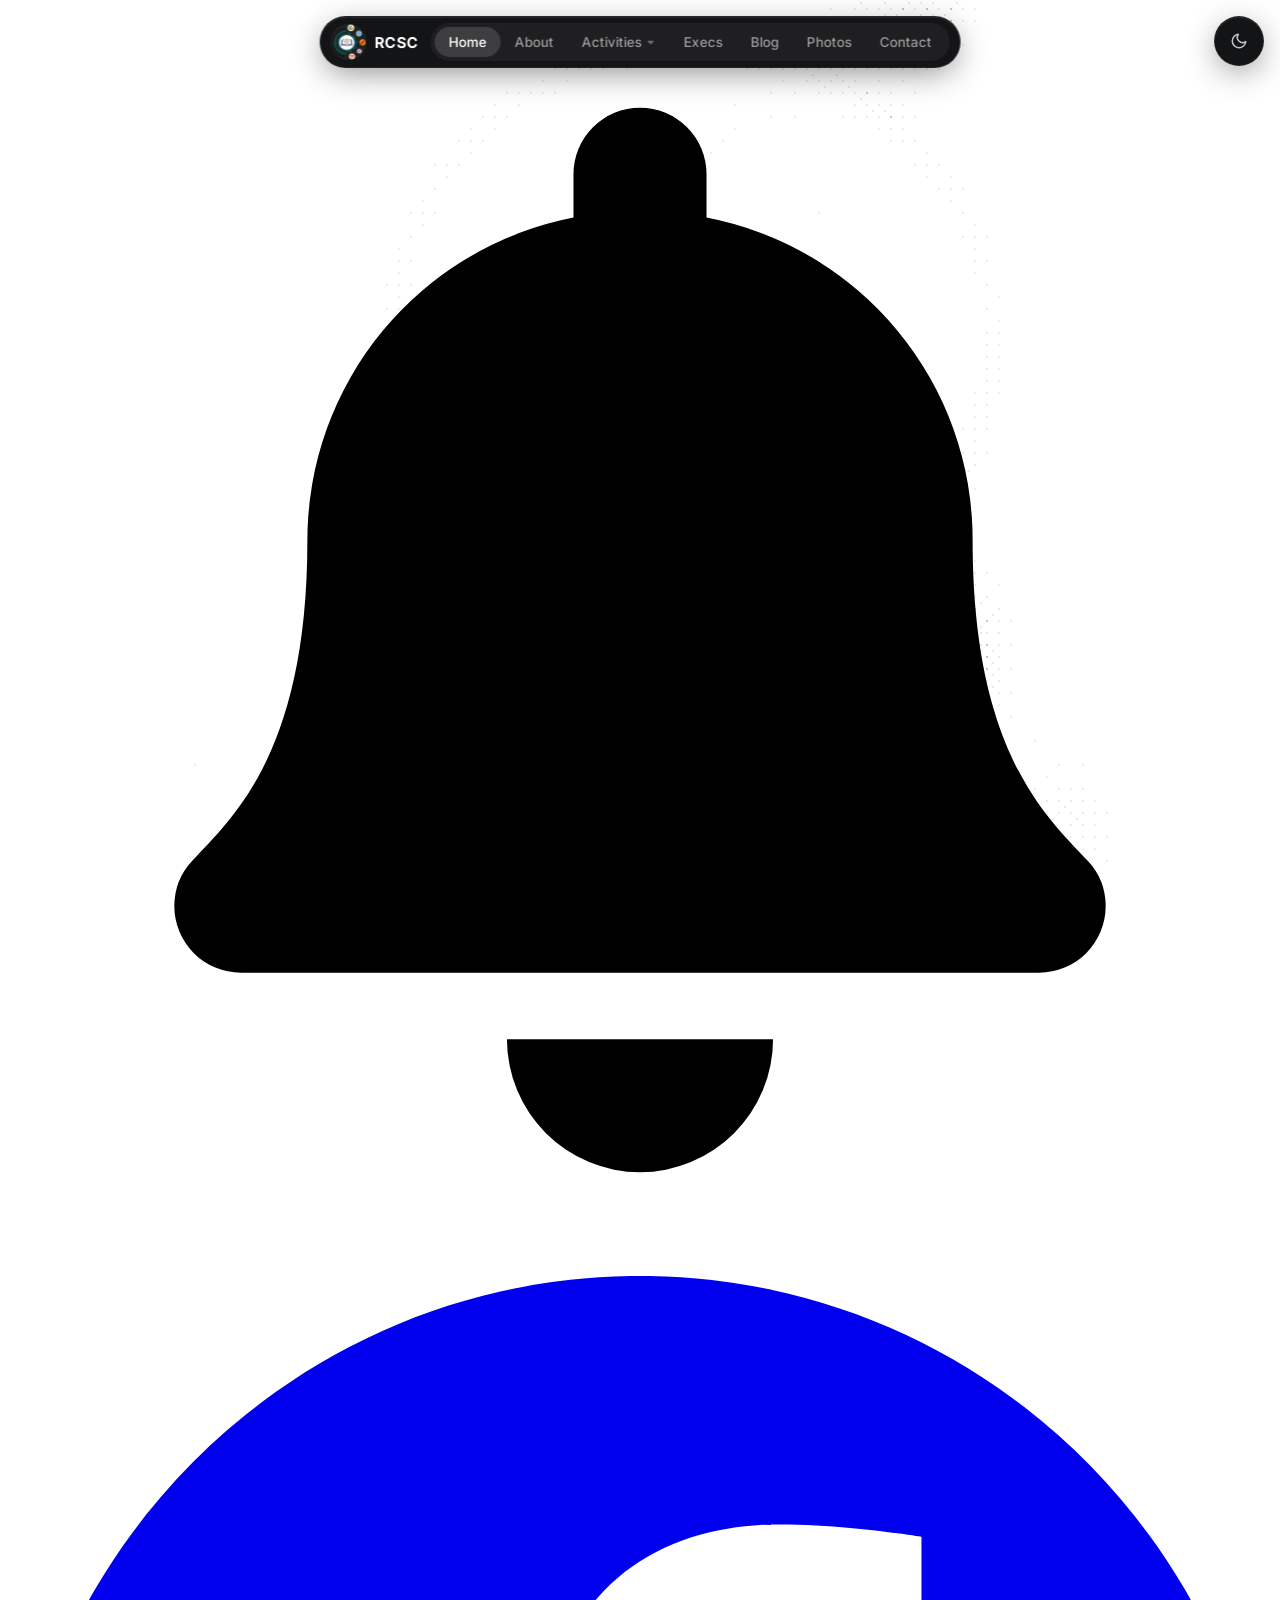
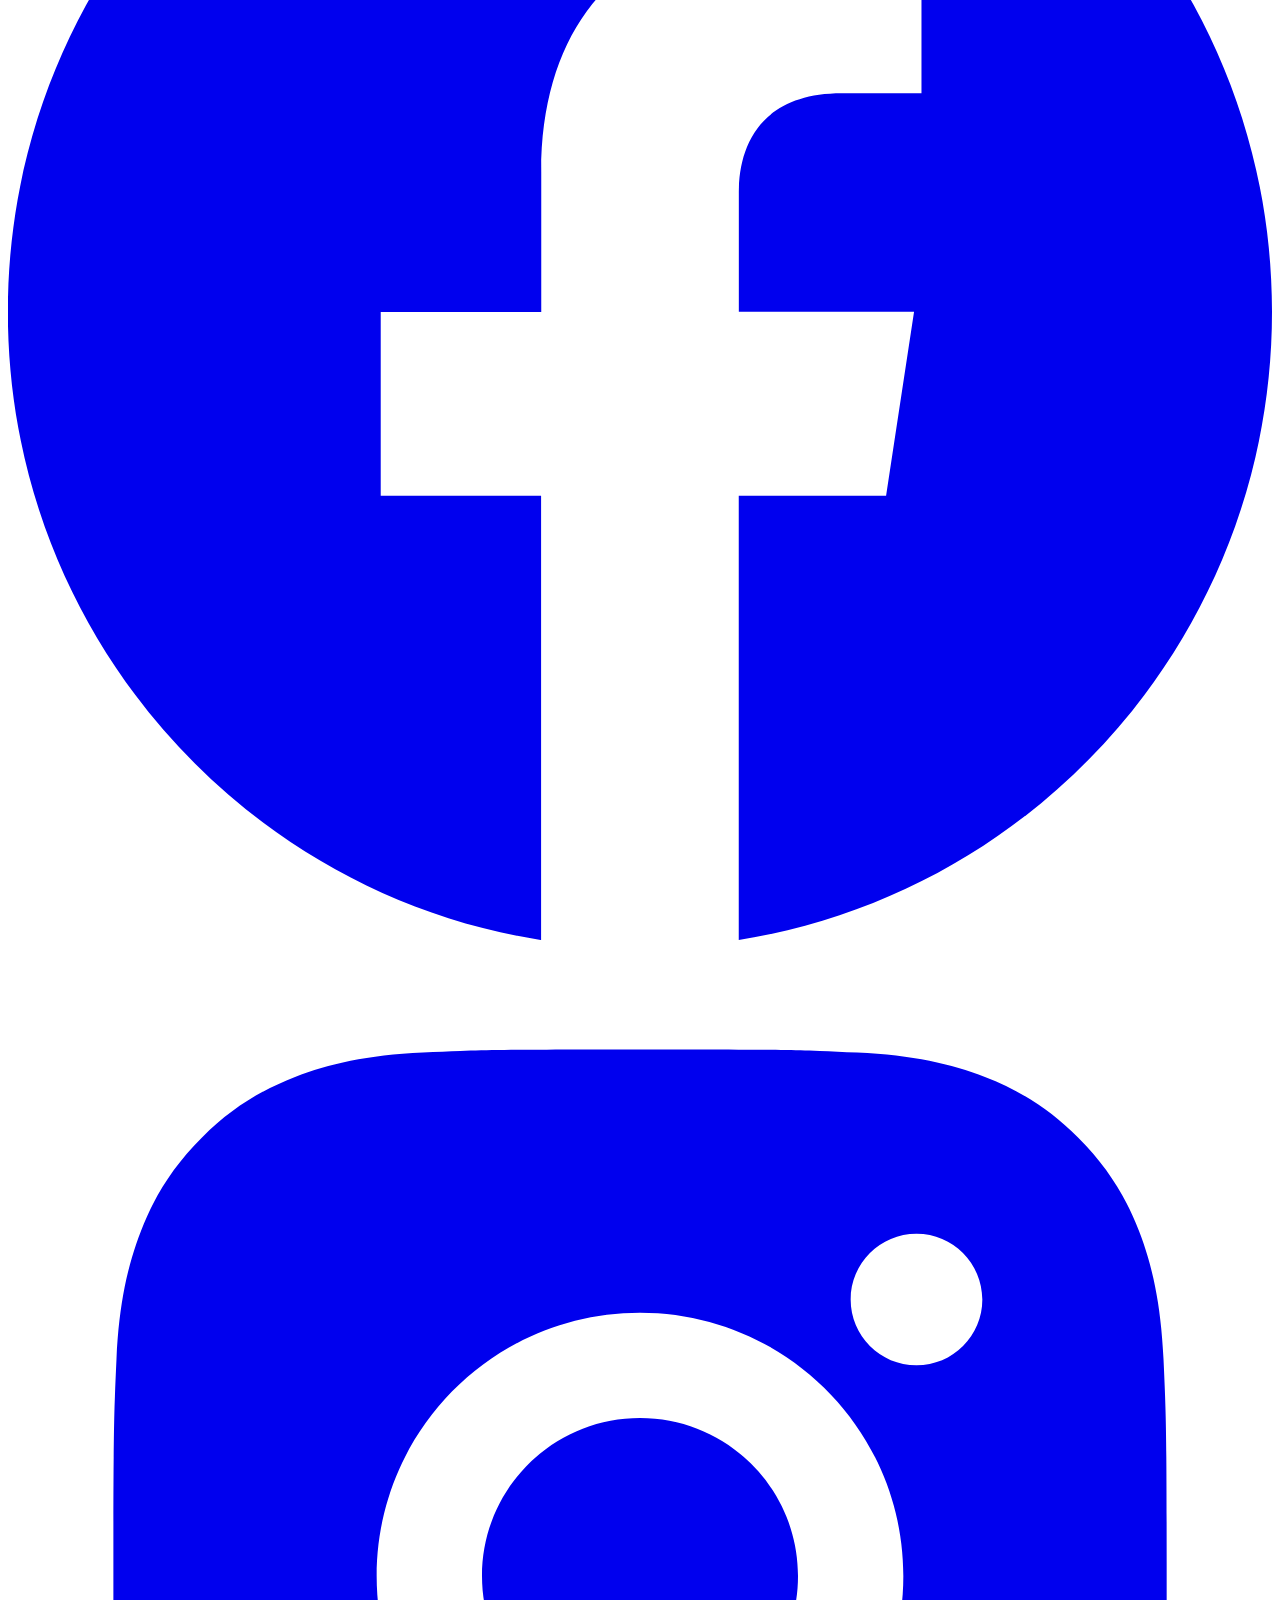
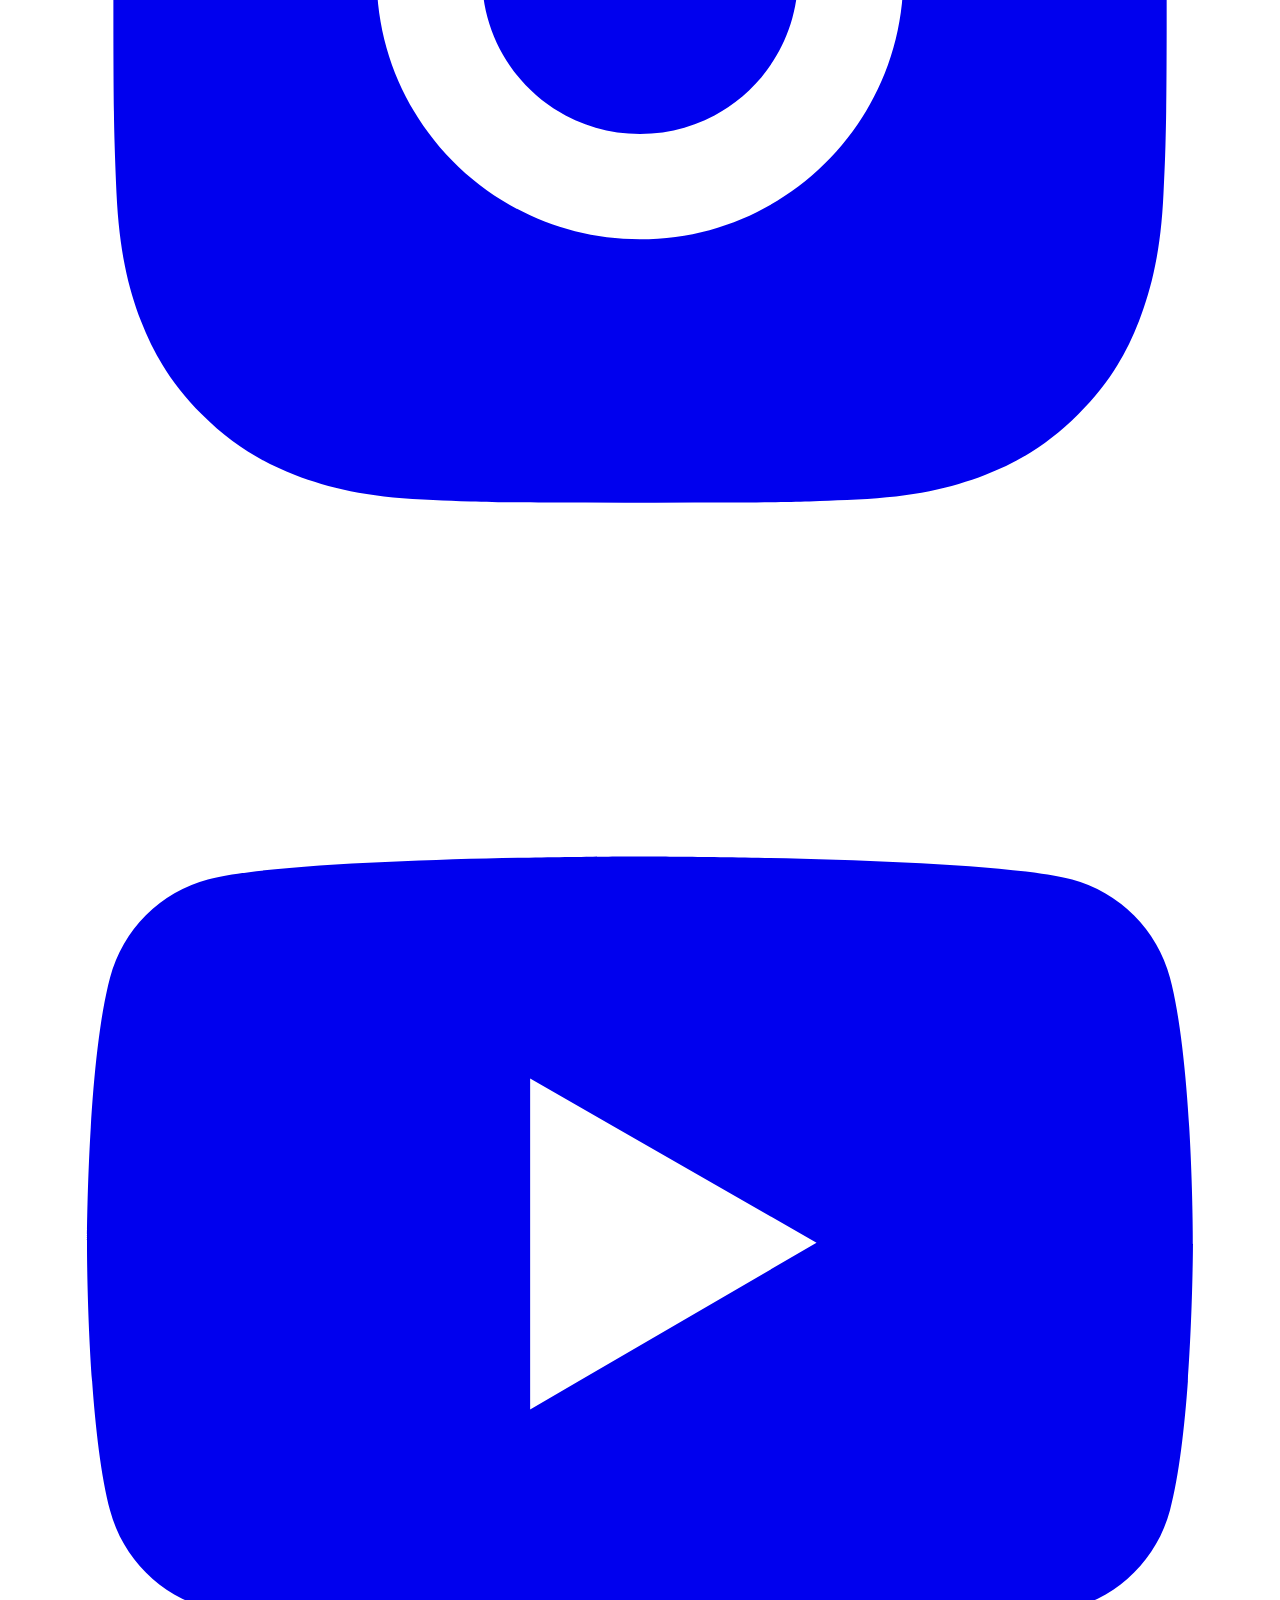
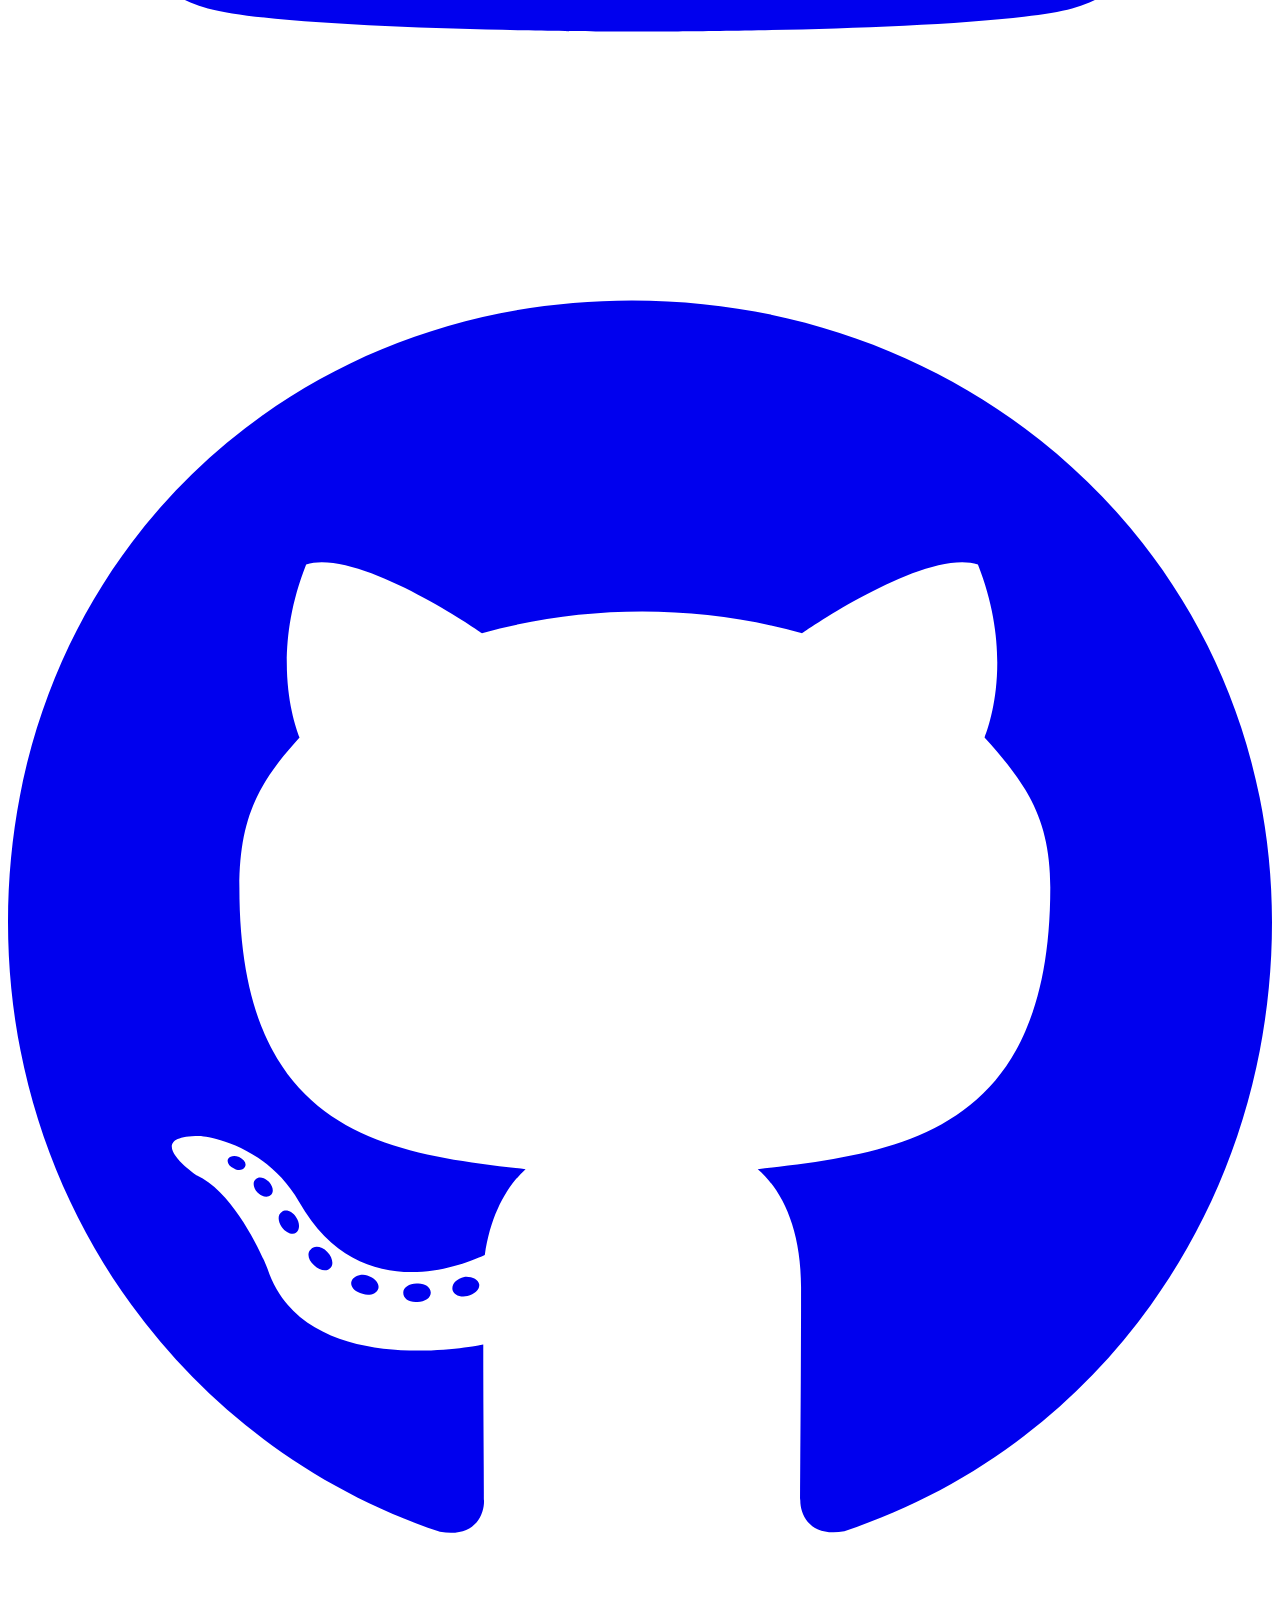
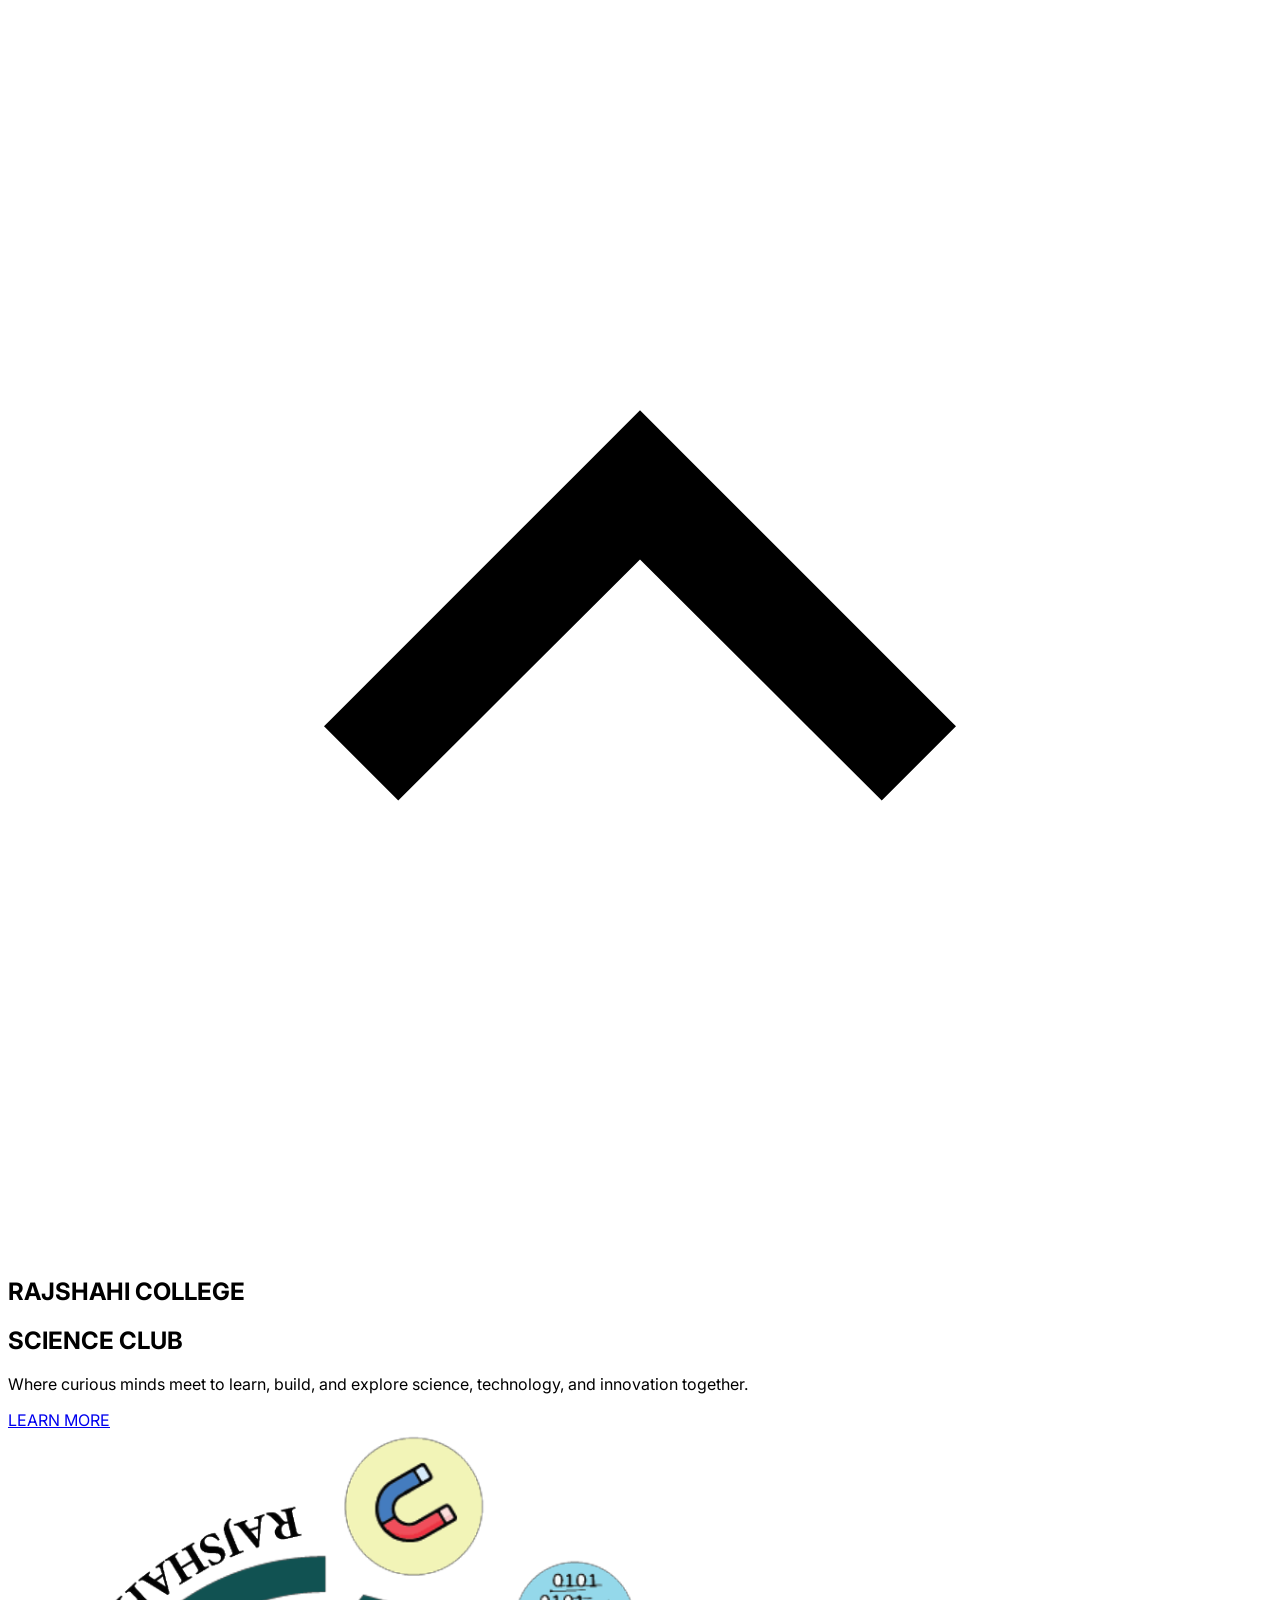
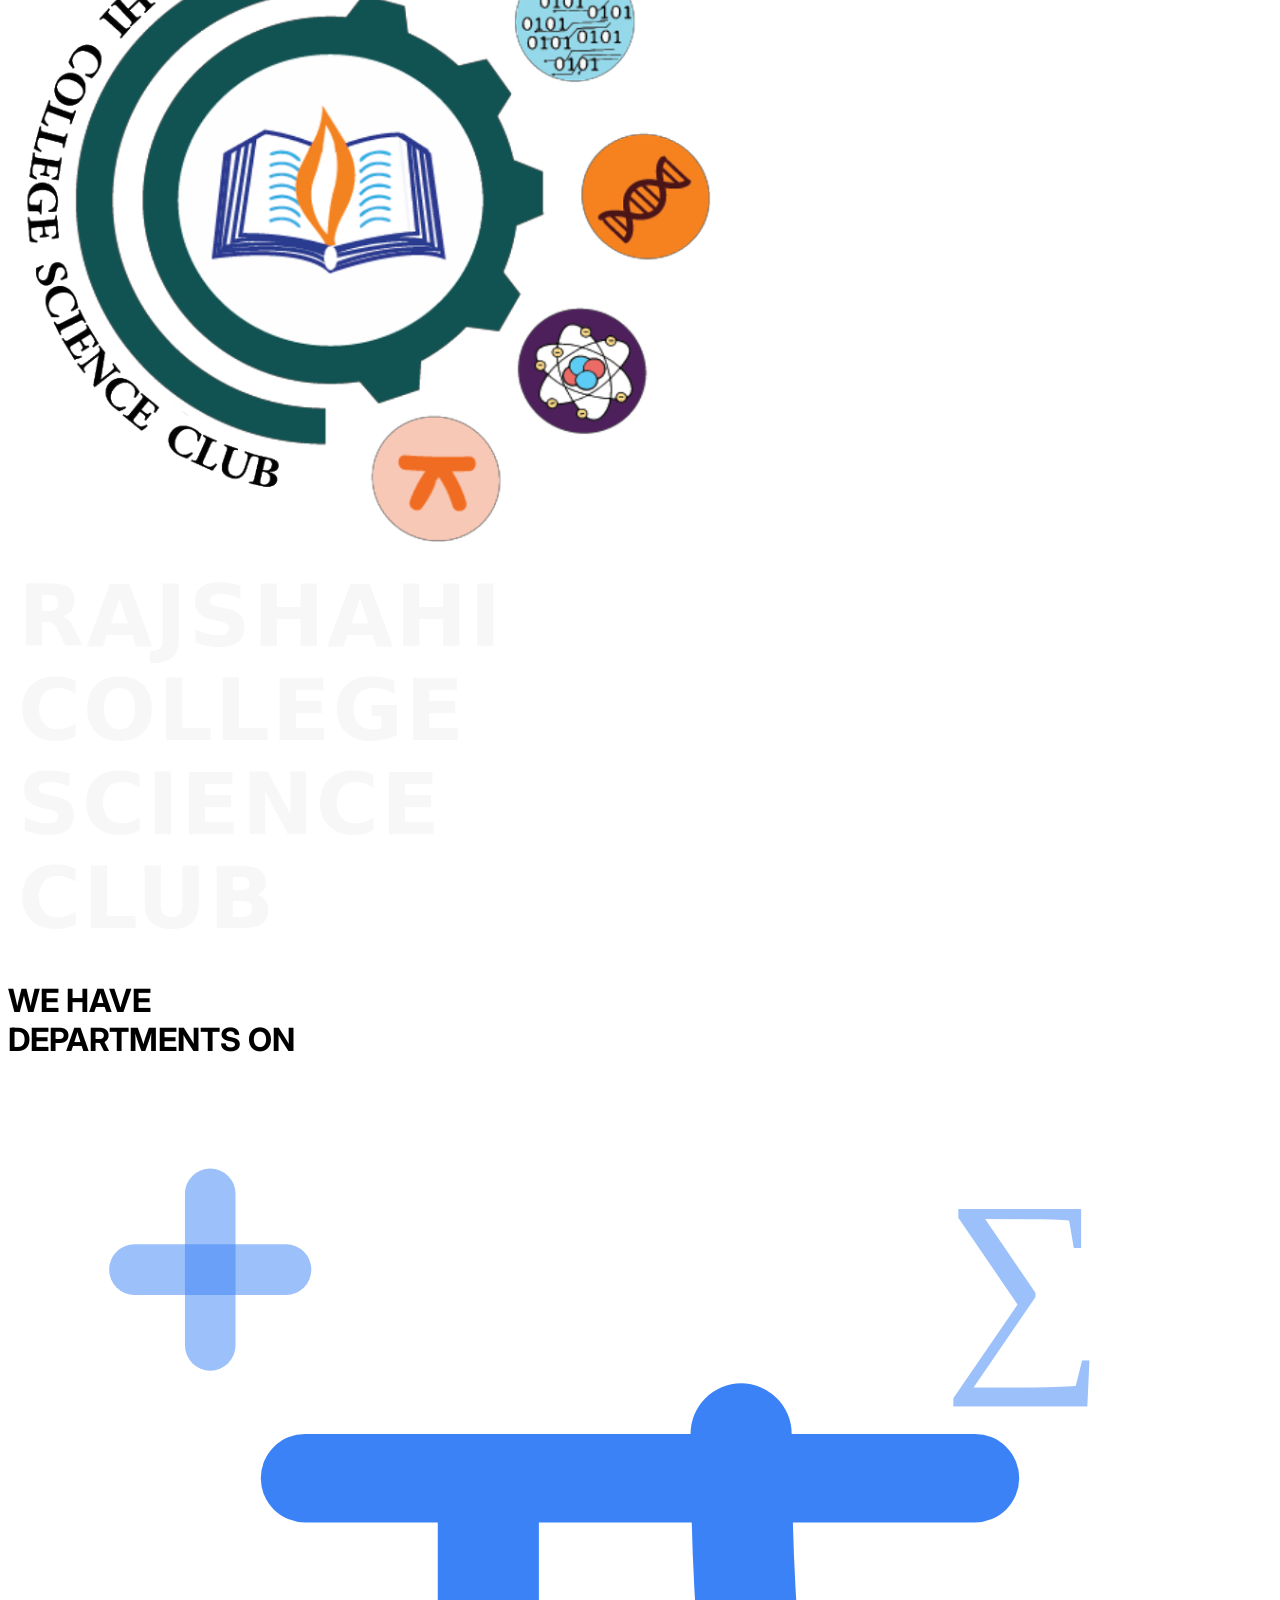
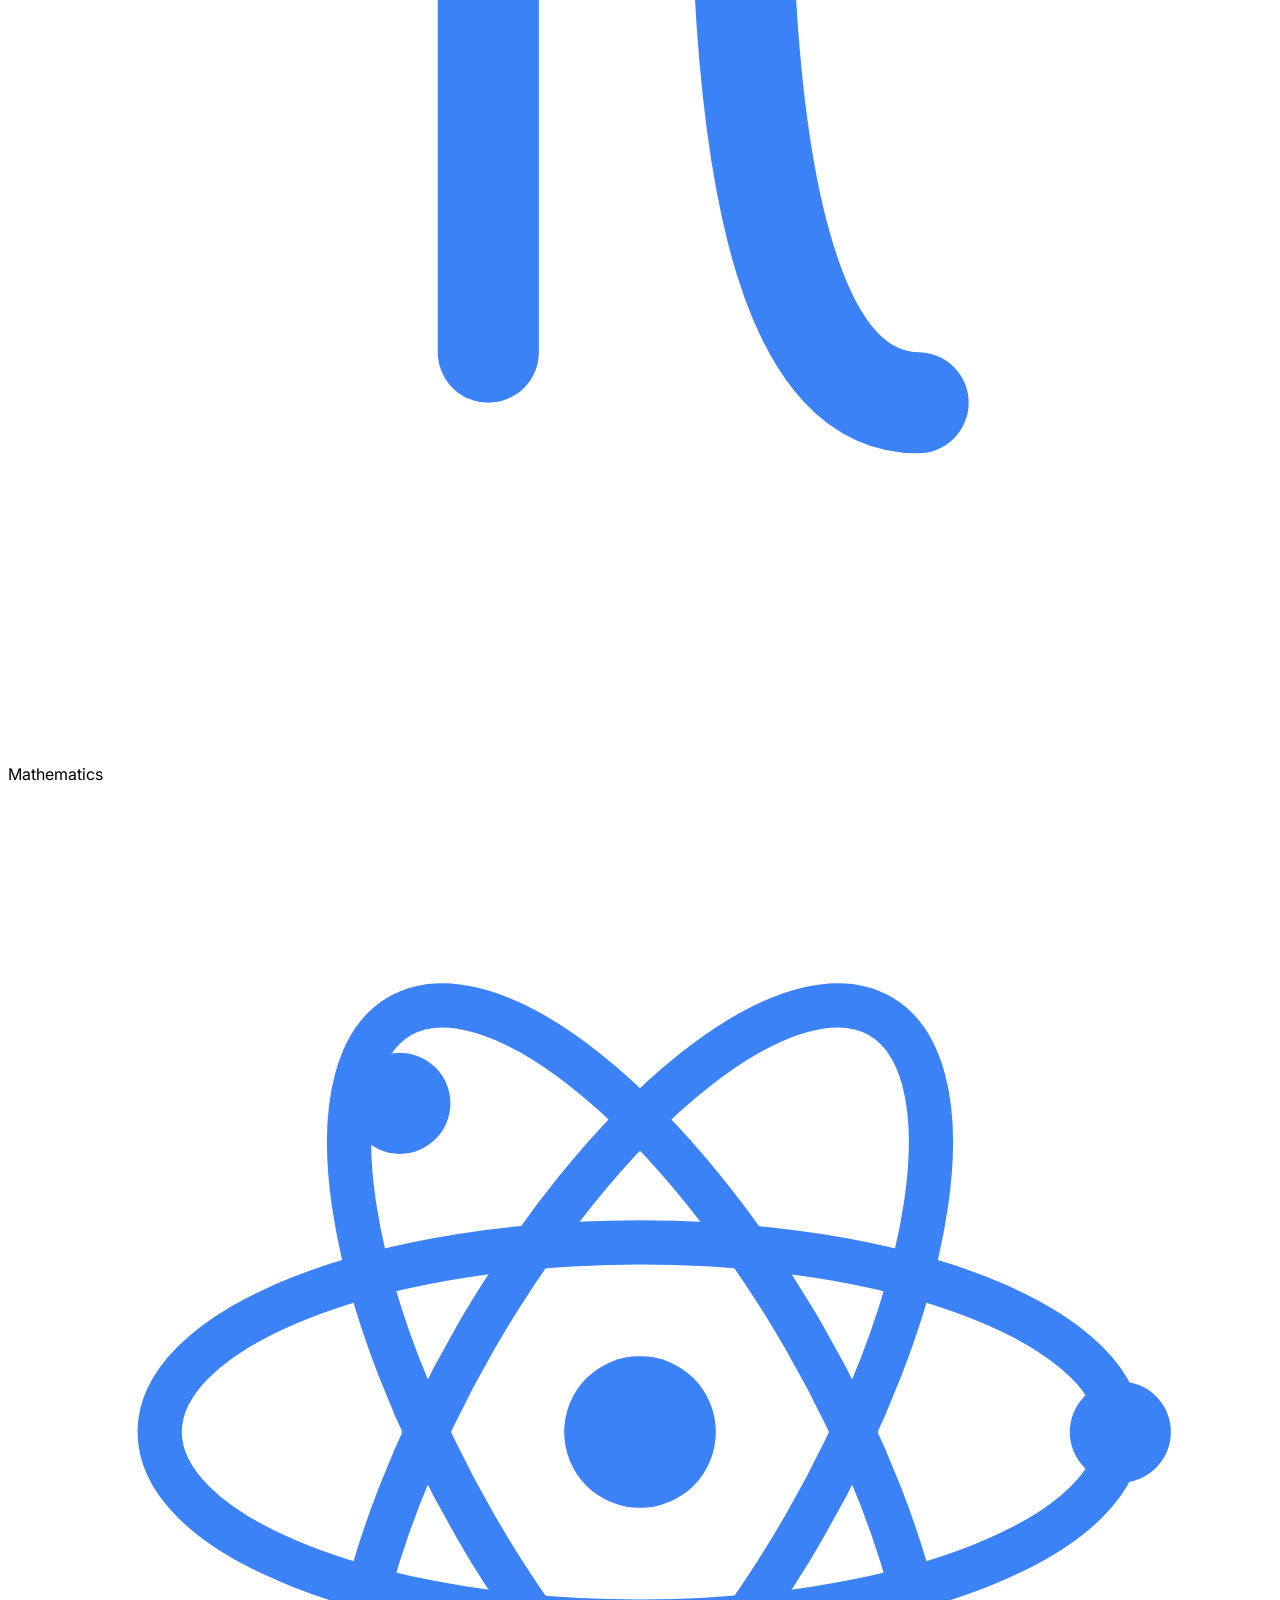
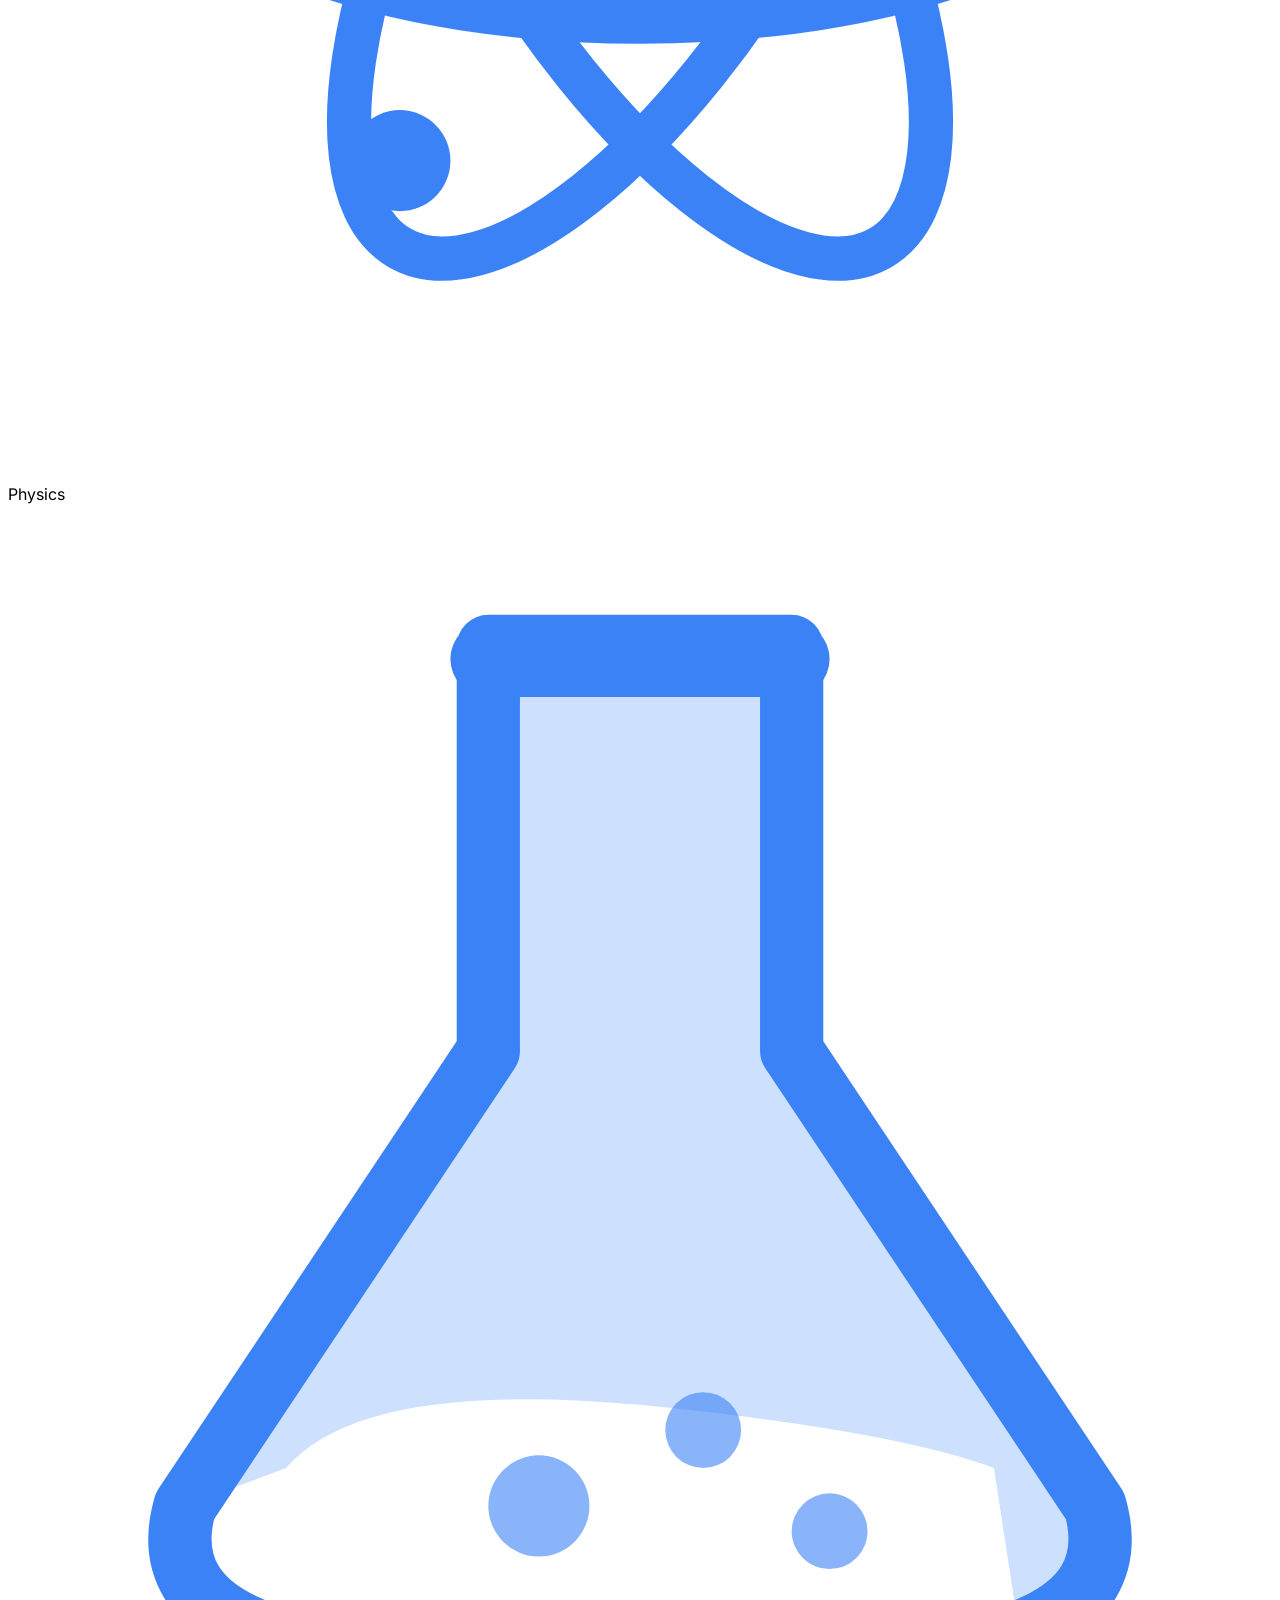
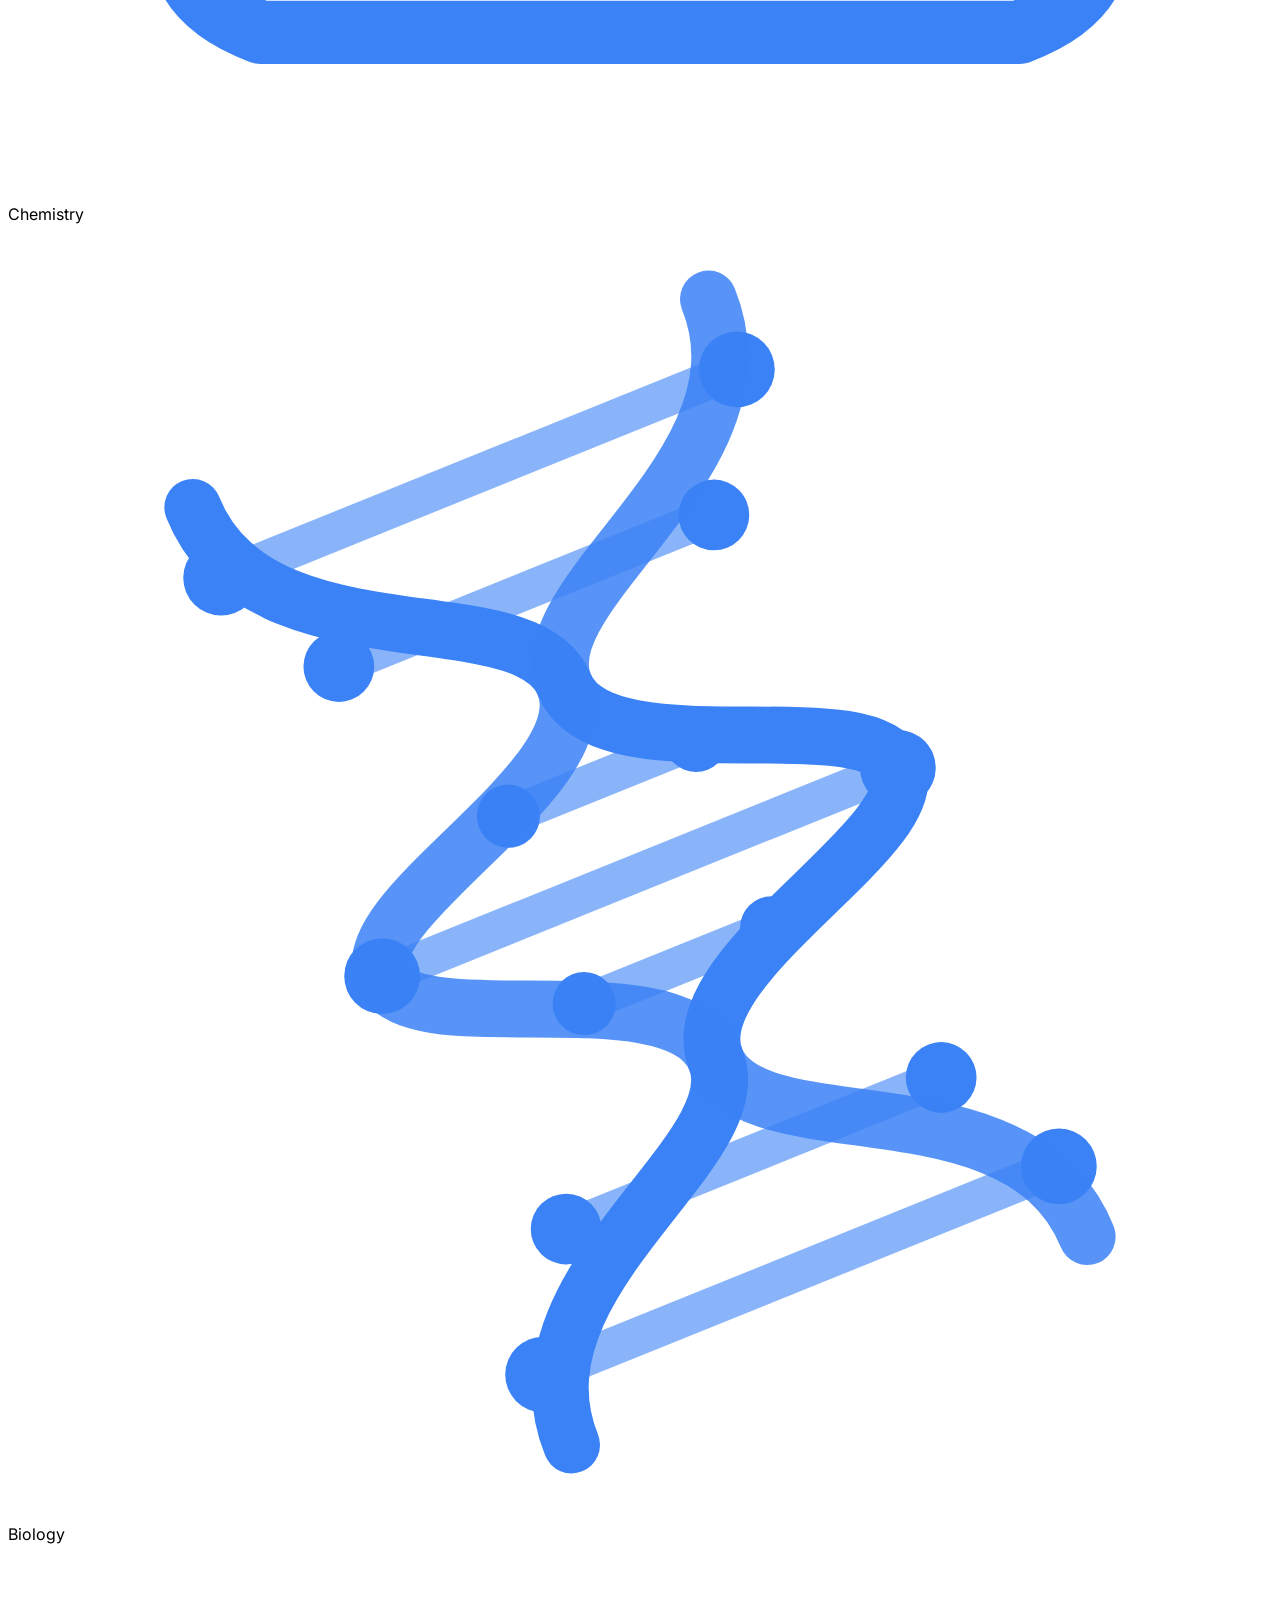
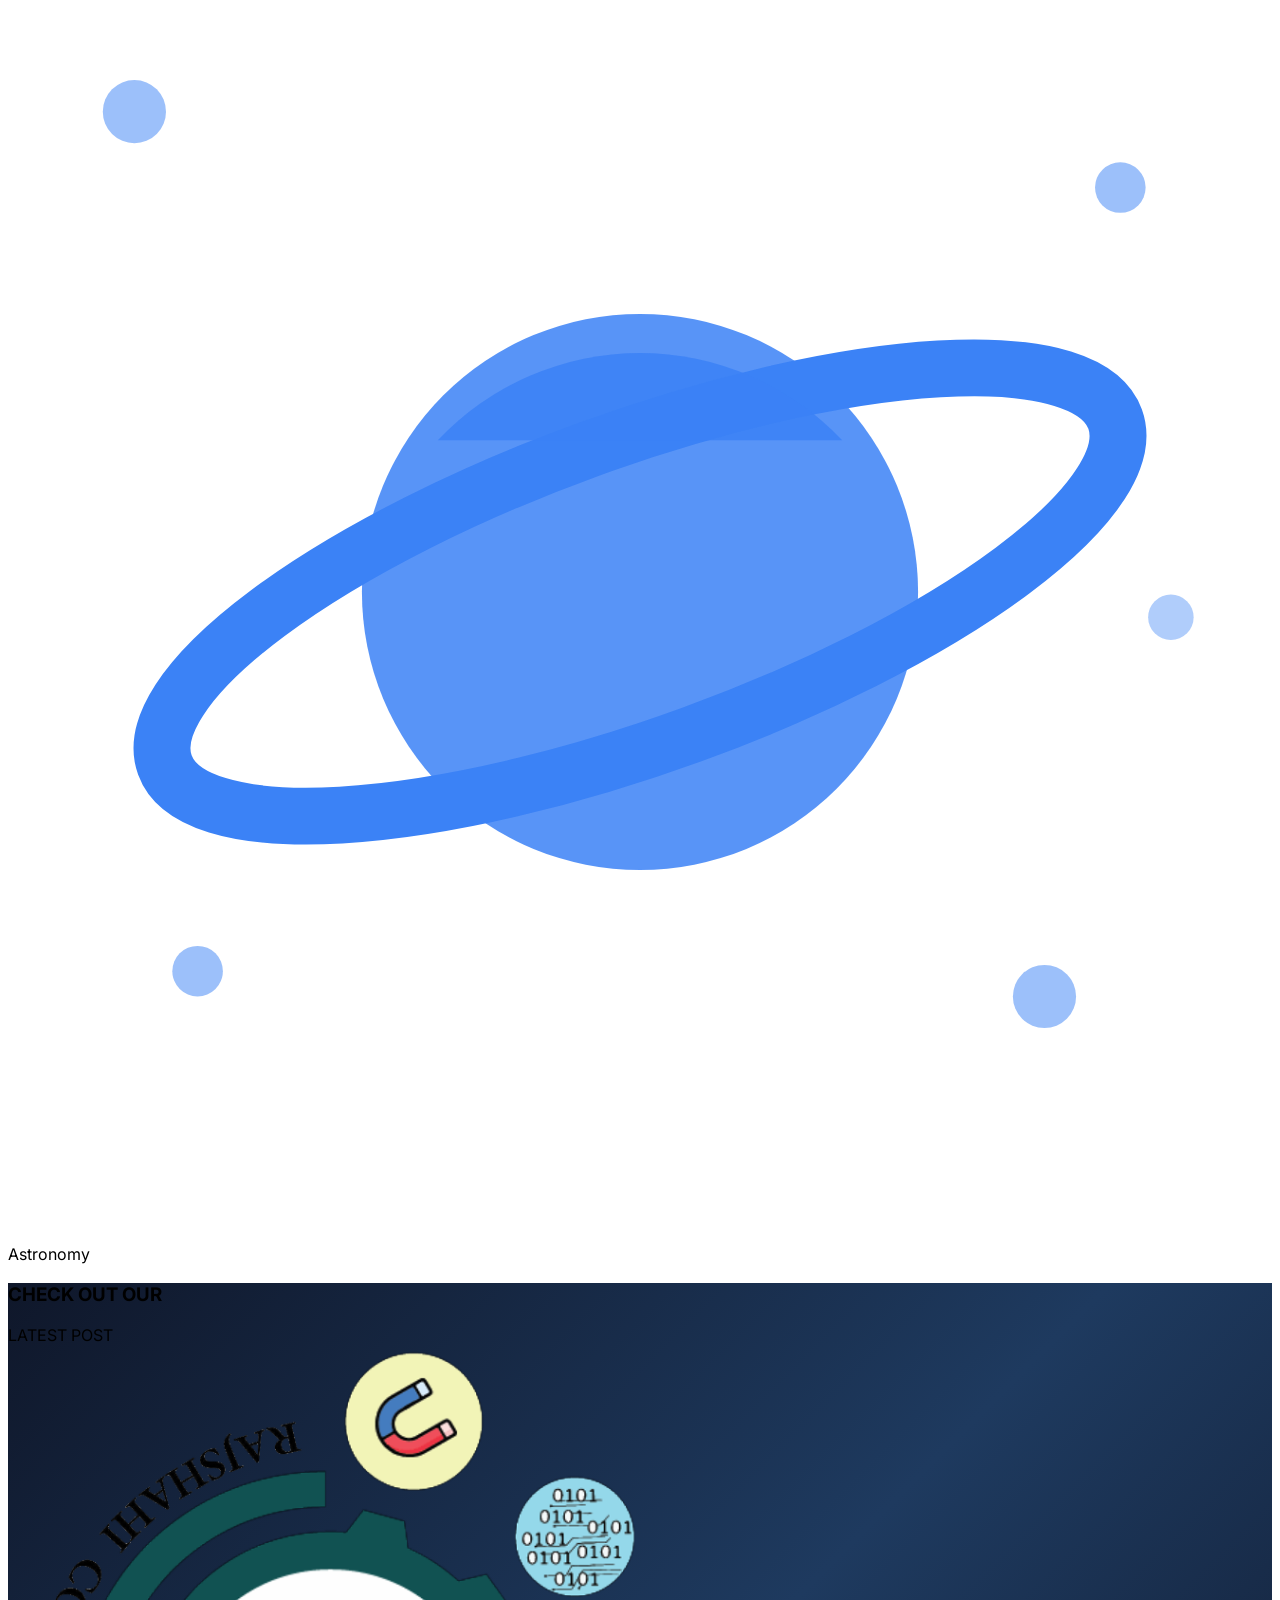
==== commit 75c76e96: "Apply frosted glass card styling, expandable developer profiles, and background transparency" ====
--- a/index.html
+++ b/index.html
@@ -390,6 +390,22 @@
     .rcsc-card-hover:hover {
       transform: translateY(-4px) !important;
       box-shadow: 0 16px 32px -4px rgba(0, 0, 0, 0.12) !important;
+    }
+
+    /* ── Frosted Blog Cards ── */
+    .frosted-blog-card {
+      background-color: rgba(246, 246, 246, 0.6) !important;
+      backdrop-filter: blur(16px) !important;
+      -webkit-backdrop-filter: blur(16px) !important;
+      border: 1px solid rgba(255, 255, 255, 0.8) !important;
+      box-shadow: 0 10px 32px -4px rgba(0, 0, 0, 0.06) !important;
+    }
+    html[data-theme="dark"] .frosted-blog-card {
+      background-color: rgba(18, 18, 18, 0.6) !important;
+      backdrop-filter: blur(16px) !important;
+      -webkit-backdrop-filter: blur(16px) !important;
+      border: 1px solid rgba(255, 255, 255, 0.08) !important;
+      box-shadow: 0 10px 32px -4px rgba(0, 0, 0, 0.45) !important;
     }
   </style>
   <link rel="stylesheet" href="https://unpkg.com/aos@2.3.4/dist/aos.css" />
@@ -1834,15 +1850,15 @@
       const grid = document.getElementById('latest-blogs-container');
       if (grid) {
         grid.innerHTML = top3.map(p => `
-          <a class="group flex flex-col rounded-2xl bg-white p-5 shadow-md transition-all hover:-translate-y-0.5 hover:shadow-lg" href="blog.html">
+          <a class="group frosted-blog-card flex flex-col rounded-2xl p-5 transition-all hover:-translate-y-1 hover:shadow-xl" href="blog.html">
             <img src="${p.thumbnail || 'logo.png'}" alt="${p.title}" class="mb-4 h-40 w-full rounded-xl object-cover" onerror="this.src='logo.png'" />
             <div class="flex flex-wrap items-center gap-2">
-              ${(p.tags || 'Club').split(',').filter(Boolean).map(t => `<span class="rounded-full bg-blue-50 px-2.5 py-0.5 text-xs font-medium text-blue-600">${t.trim()}</span>`).join('')}
+              ${(p.tags || 'Club').split(',').filter(Boolean).map(t => `<span class="rounded-full bg-blue-50 dark:bg-blue-950/50 px-2.5 py-0.5 text-xs font-medium text-blue-600 dark:text-blue-400">${t.trim()}</span>`).join('')}
             </div>
-            <h2 class="mt-2 font-sans text-xl font-bold leading-snug text-gray-900 transition-colors group-hover:text-blue-600">
+            <h2 class="mt-2 font-sans text-xl font-bold leading-snug text-gray-900 dark:text-white transition-colors group-hover:text-blue-600">
               ${p.title}
             </h2>
-            <p class="mt-1 line-clamp-3 text-sm text-gray-600">
+            <p class="mt-1 line-clamp-3 text-sm text-gray-600 dark:text-gray-400">
               ${p.excerpt || p.content || ''}
             </p>
             <div class="mt-auto flex items-center gap-2 pt-3 text-xs text-gray-400">
